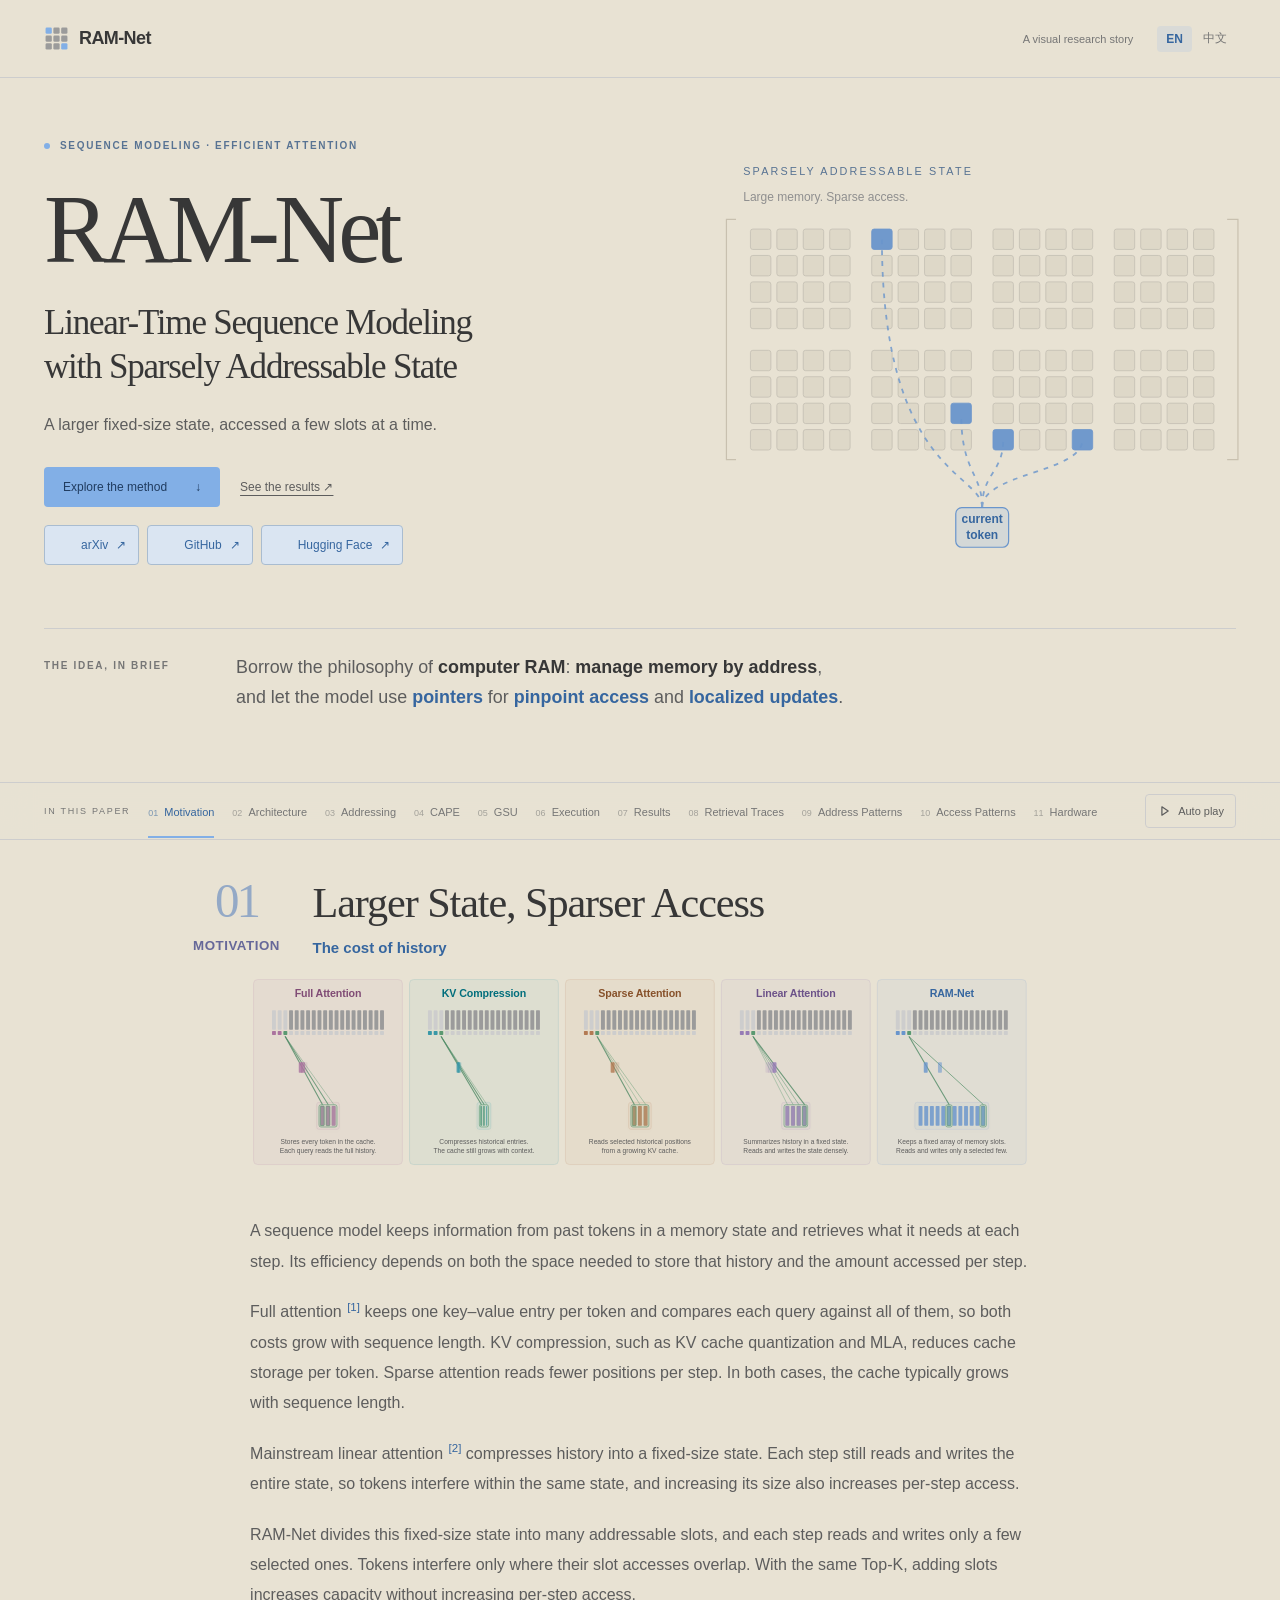
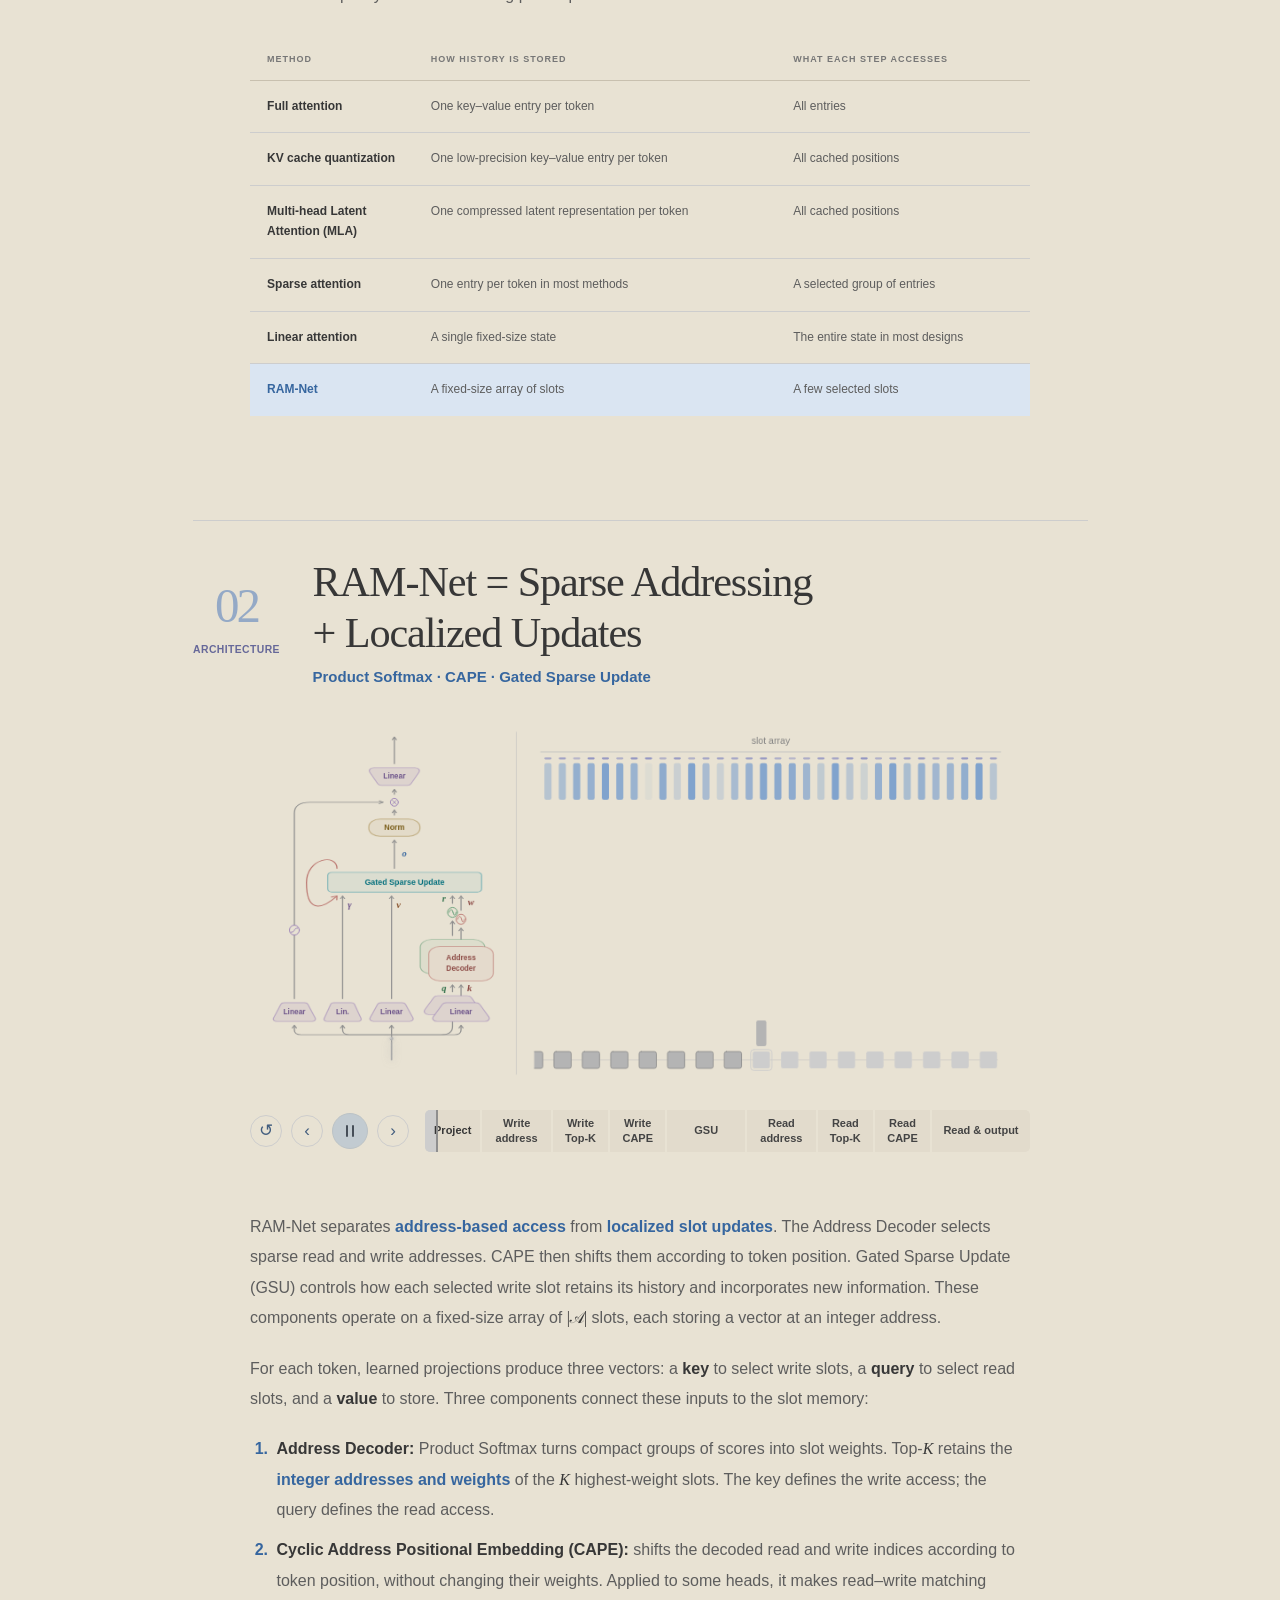
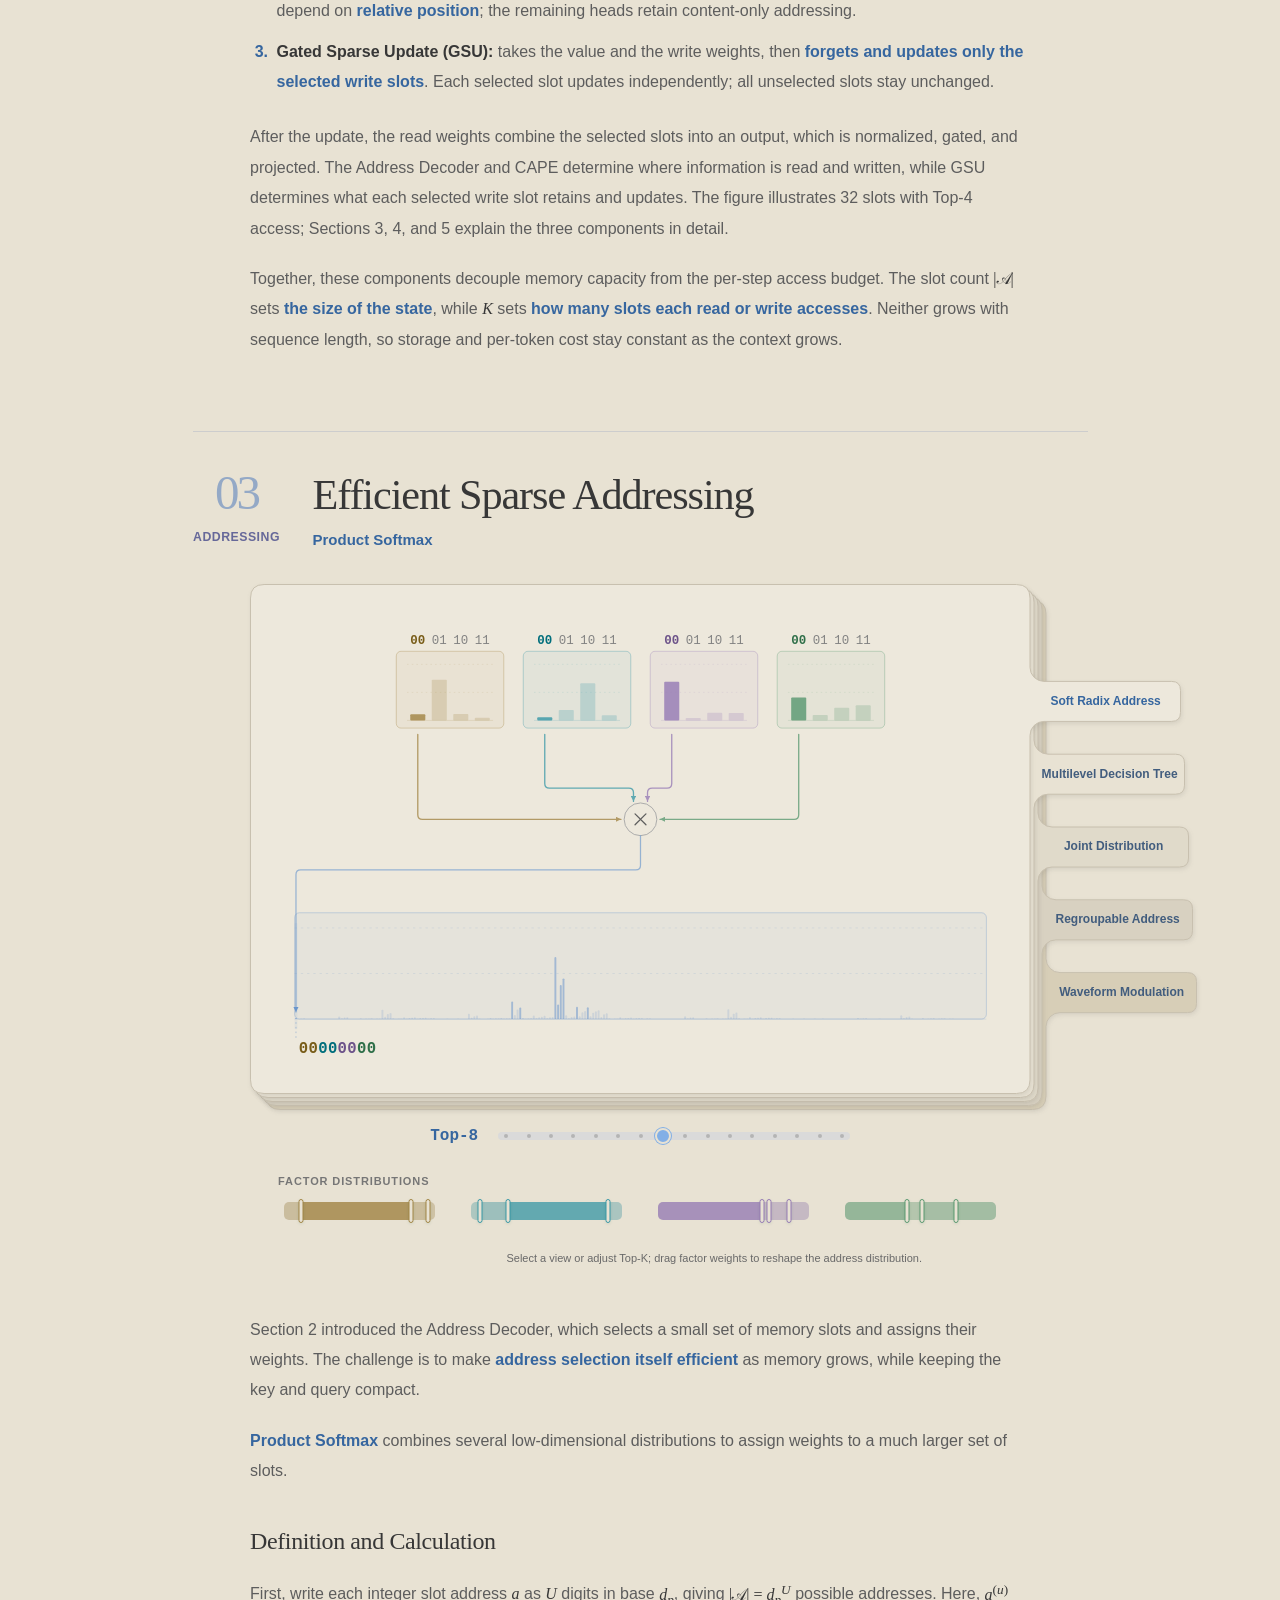
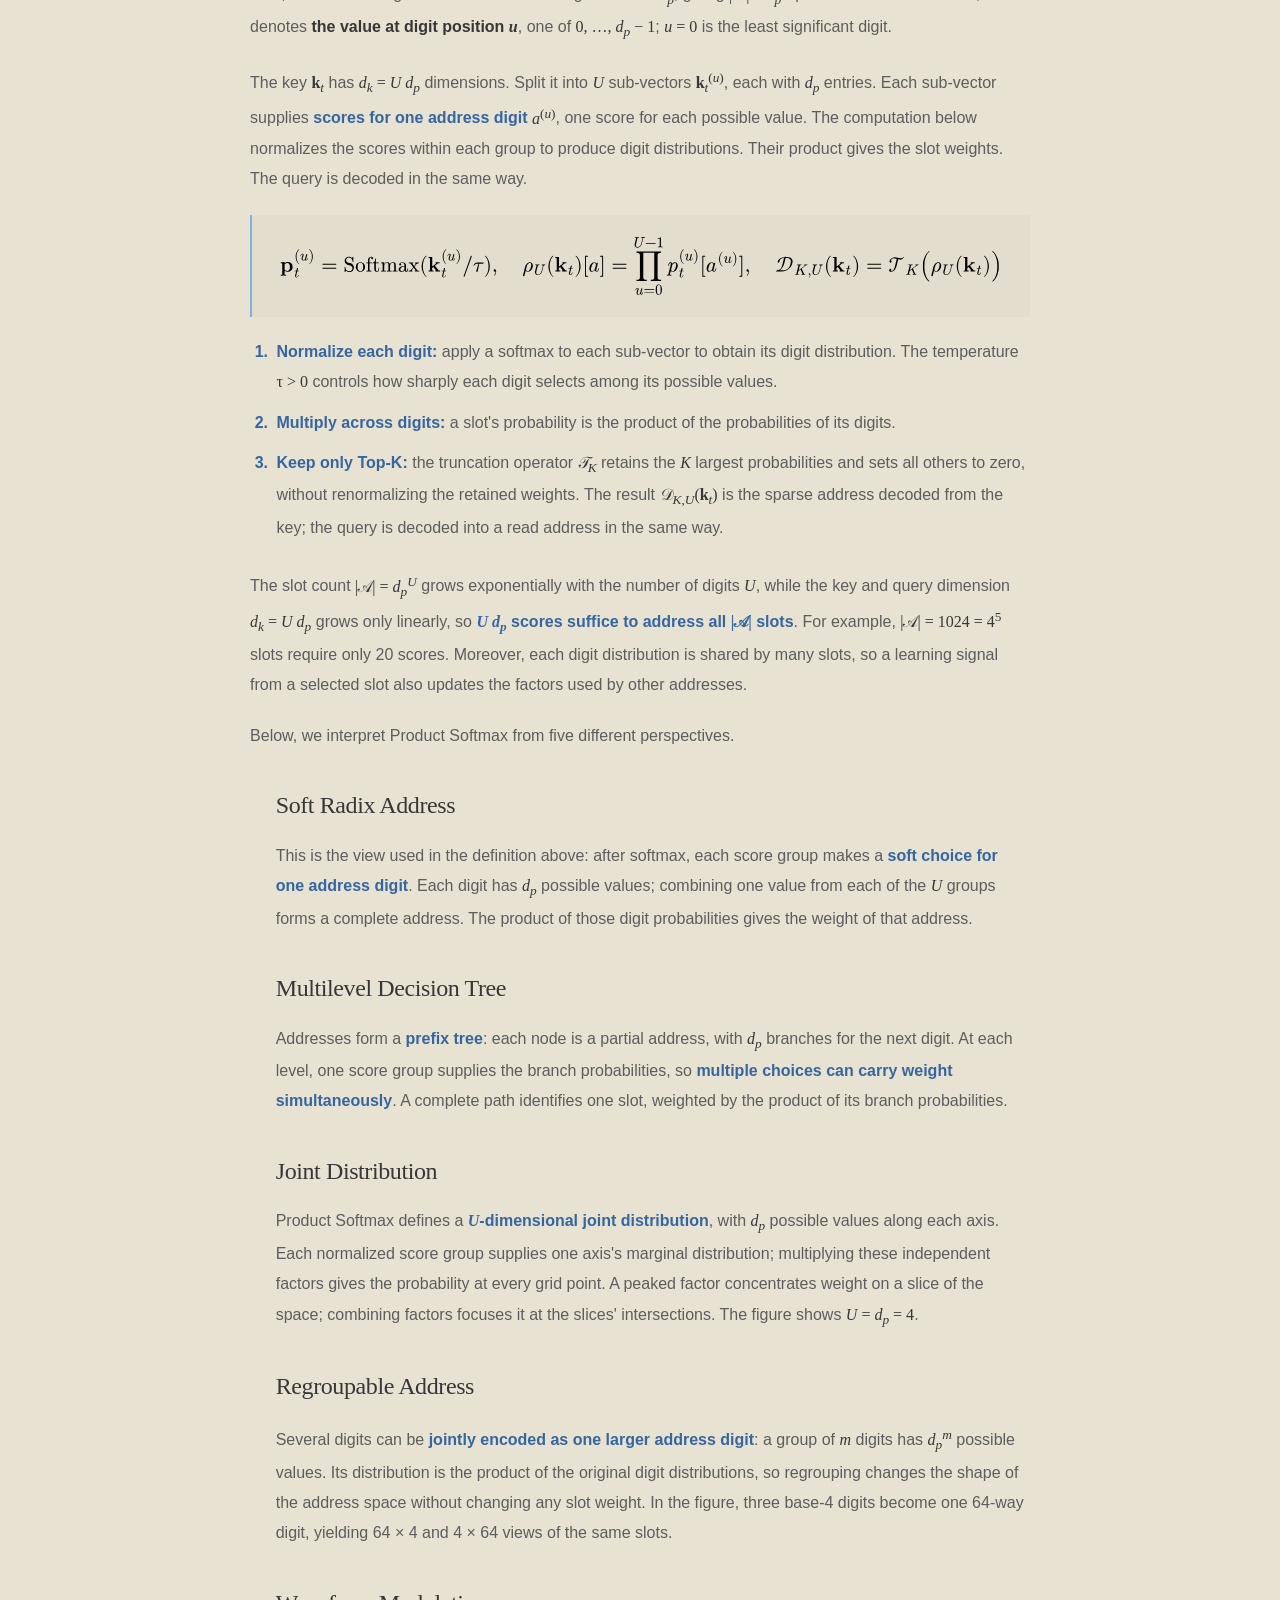
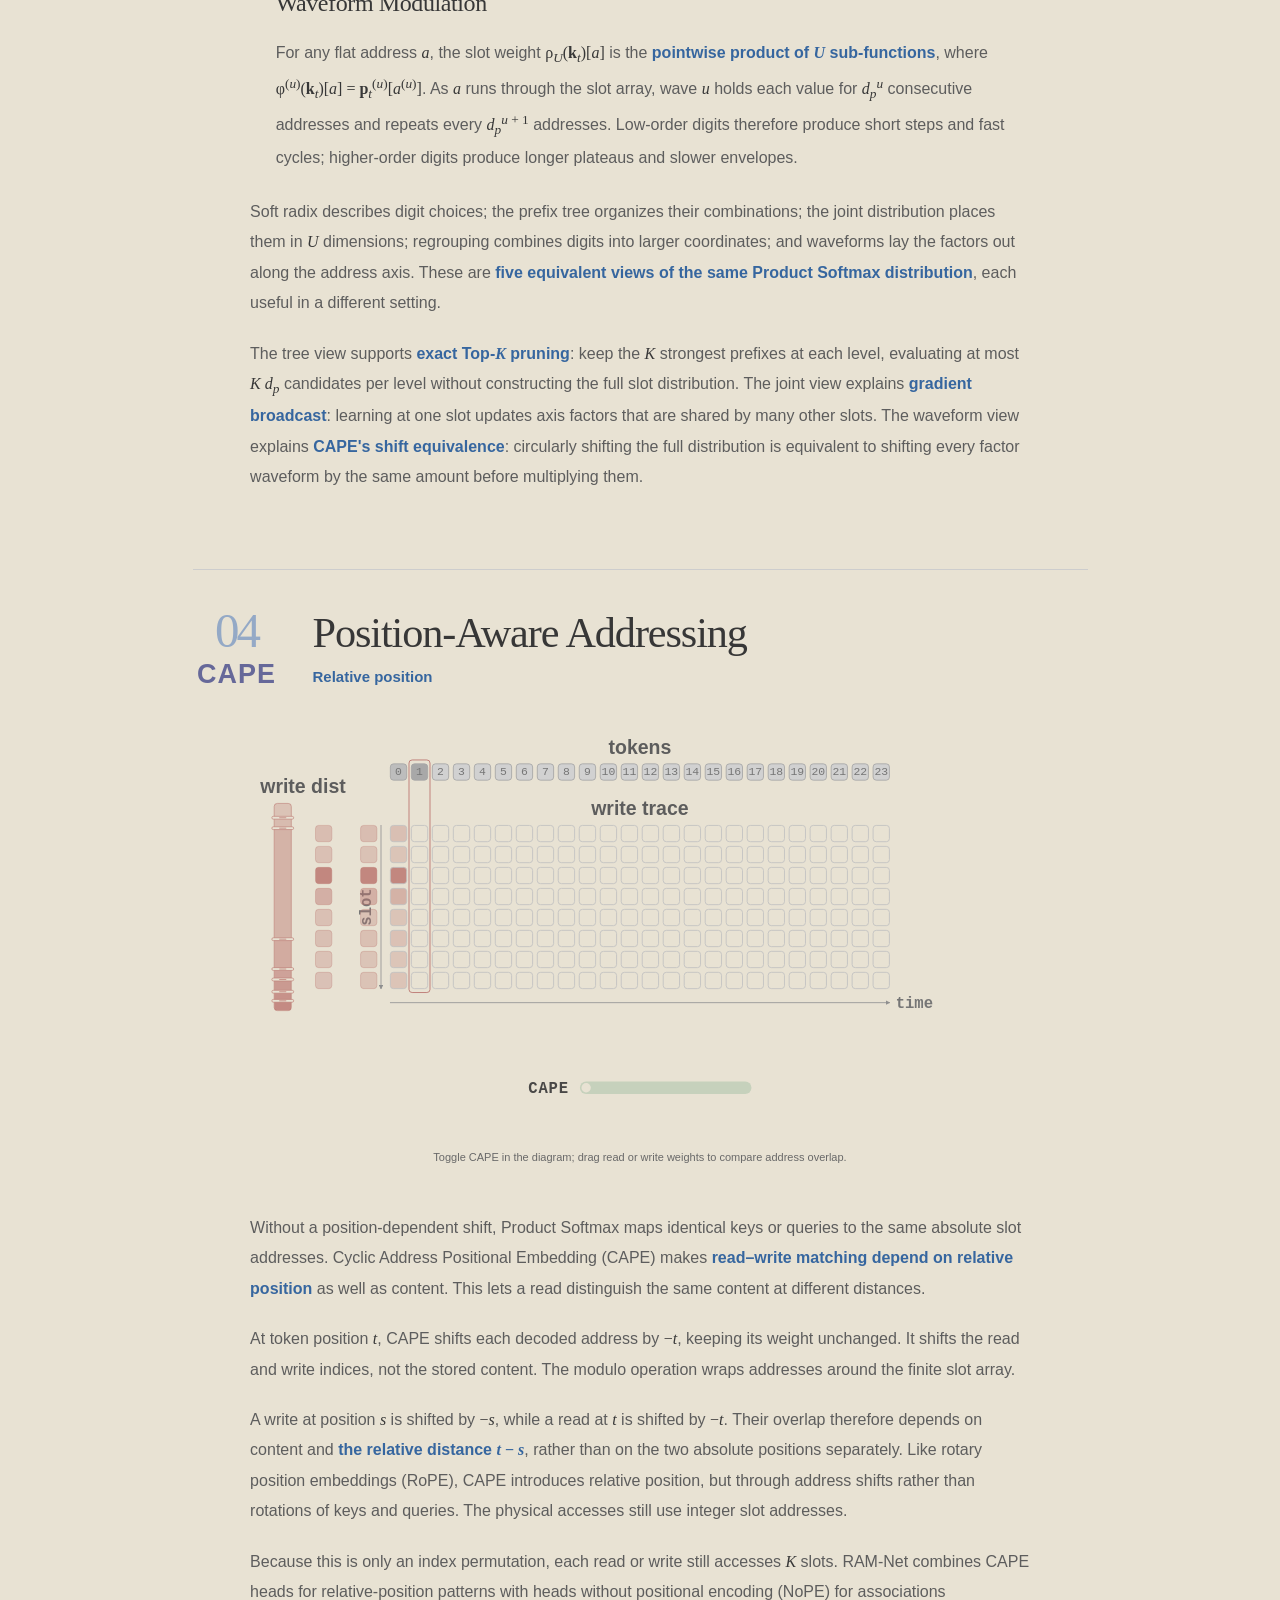
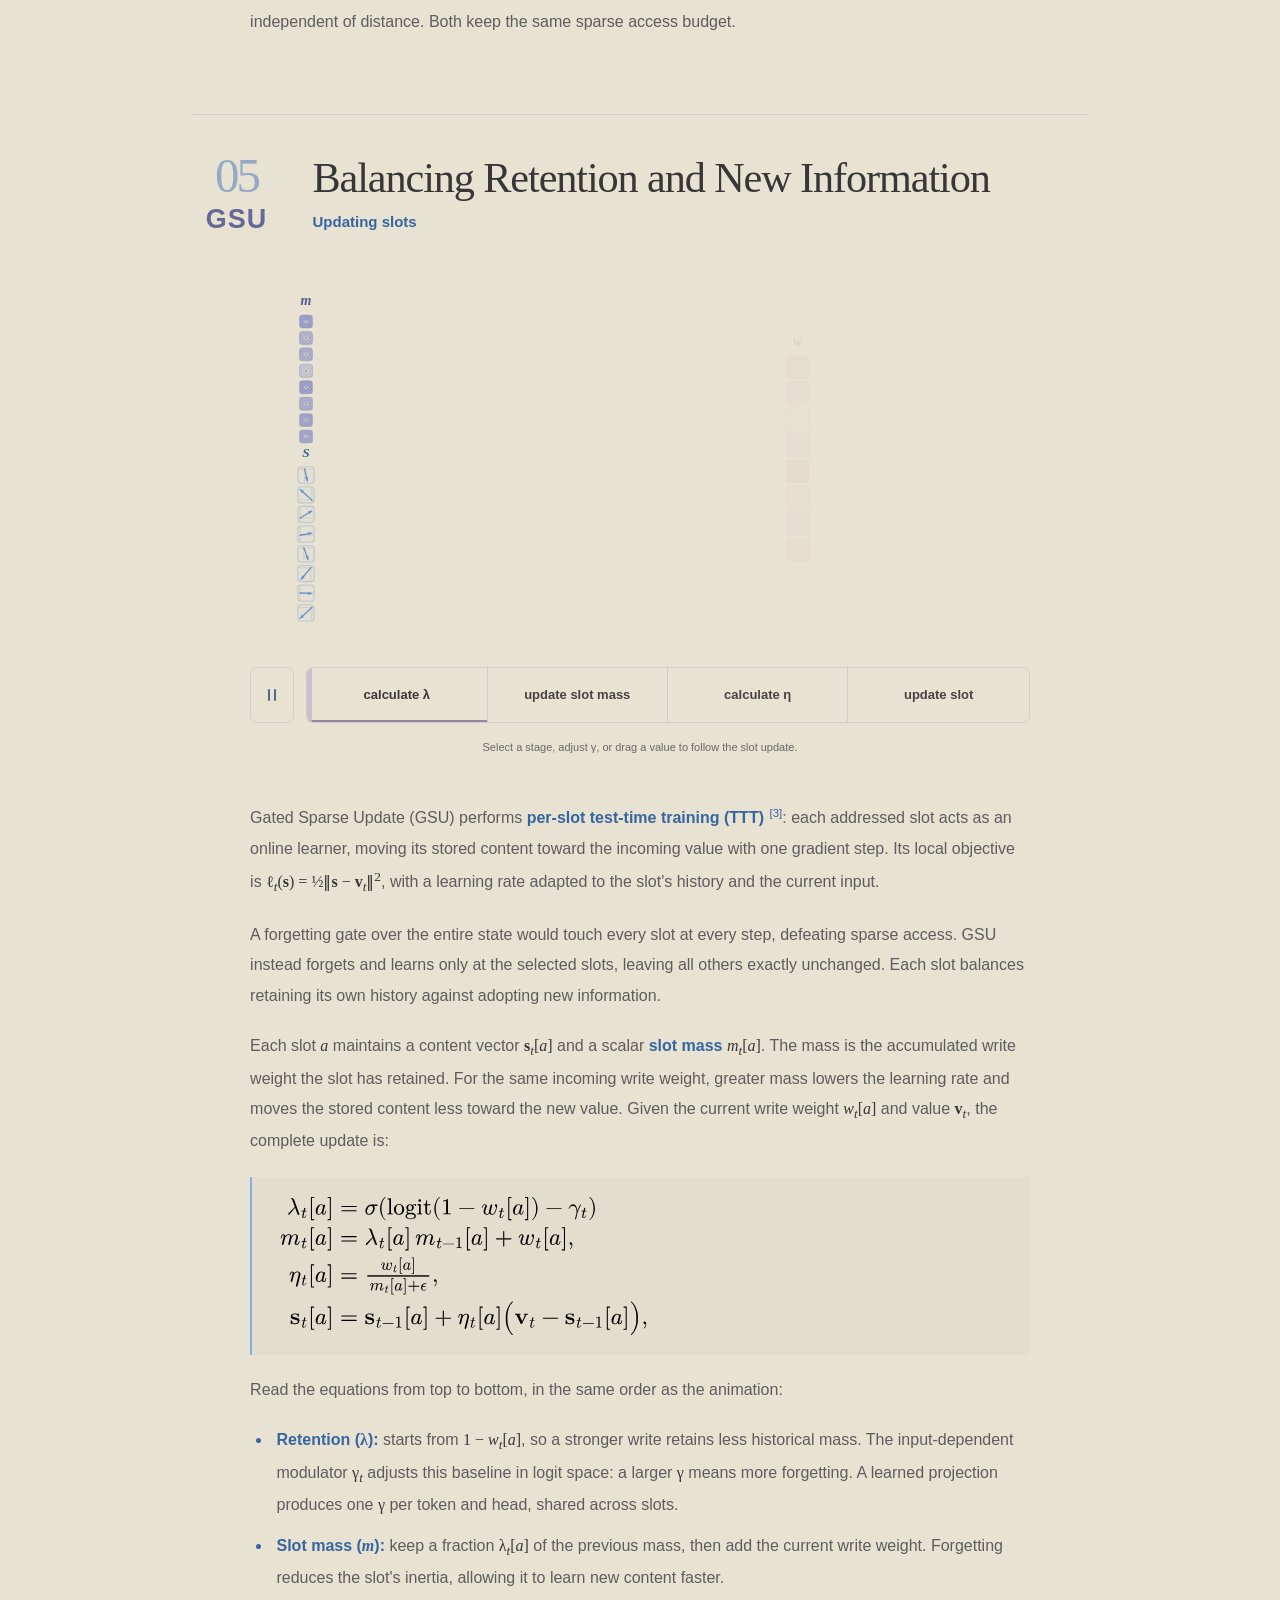
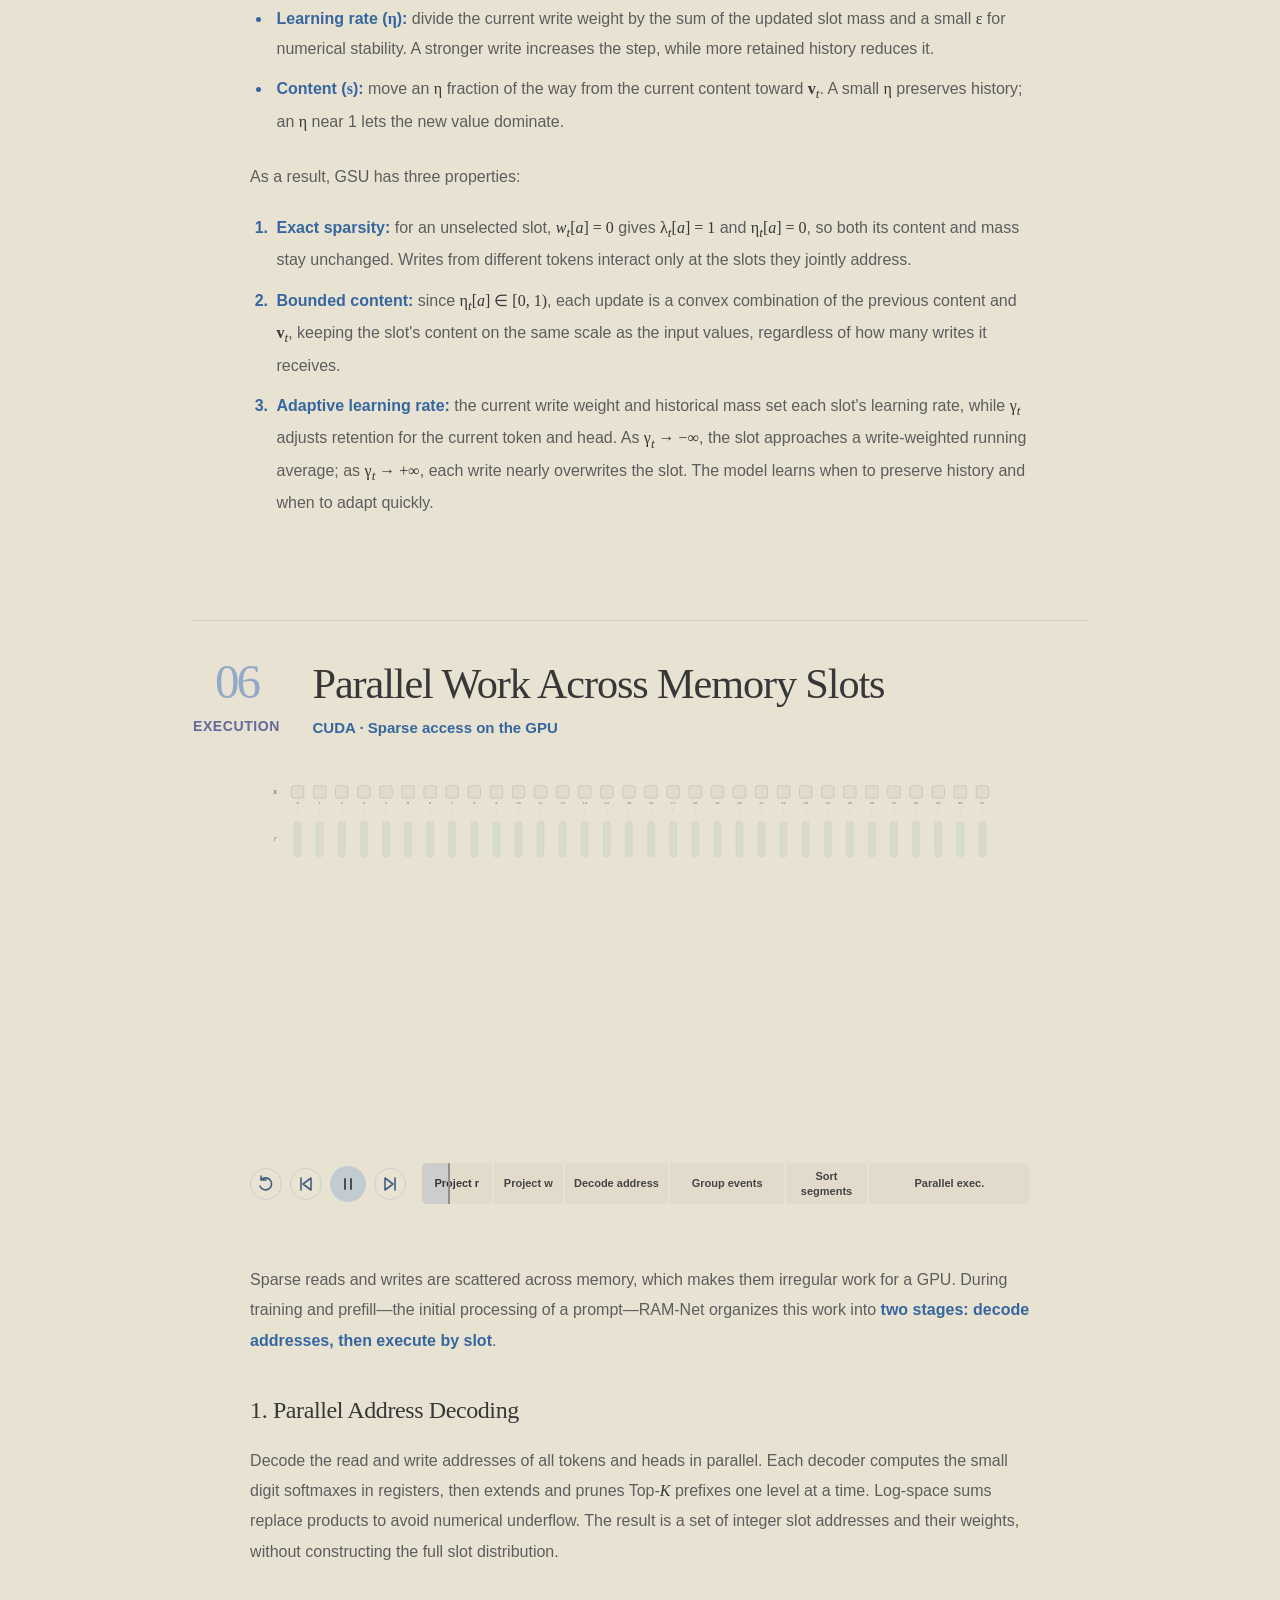
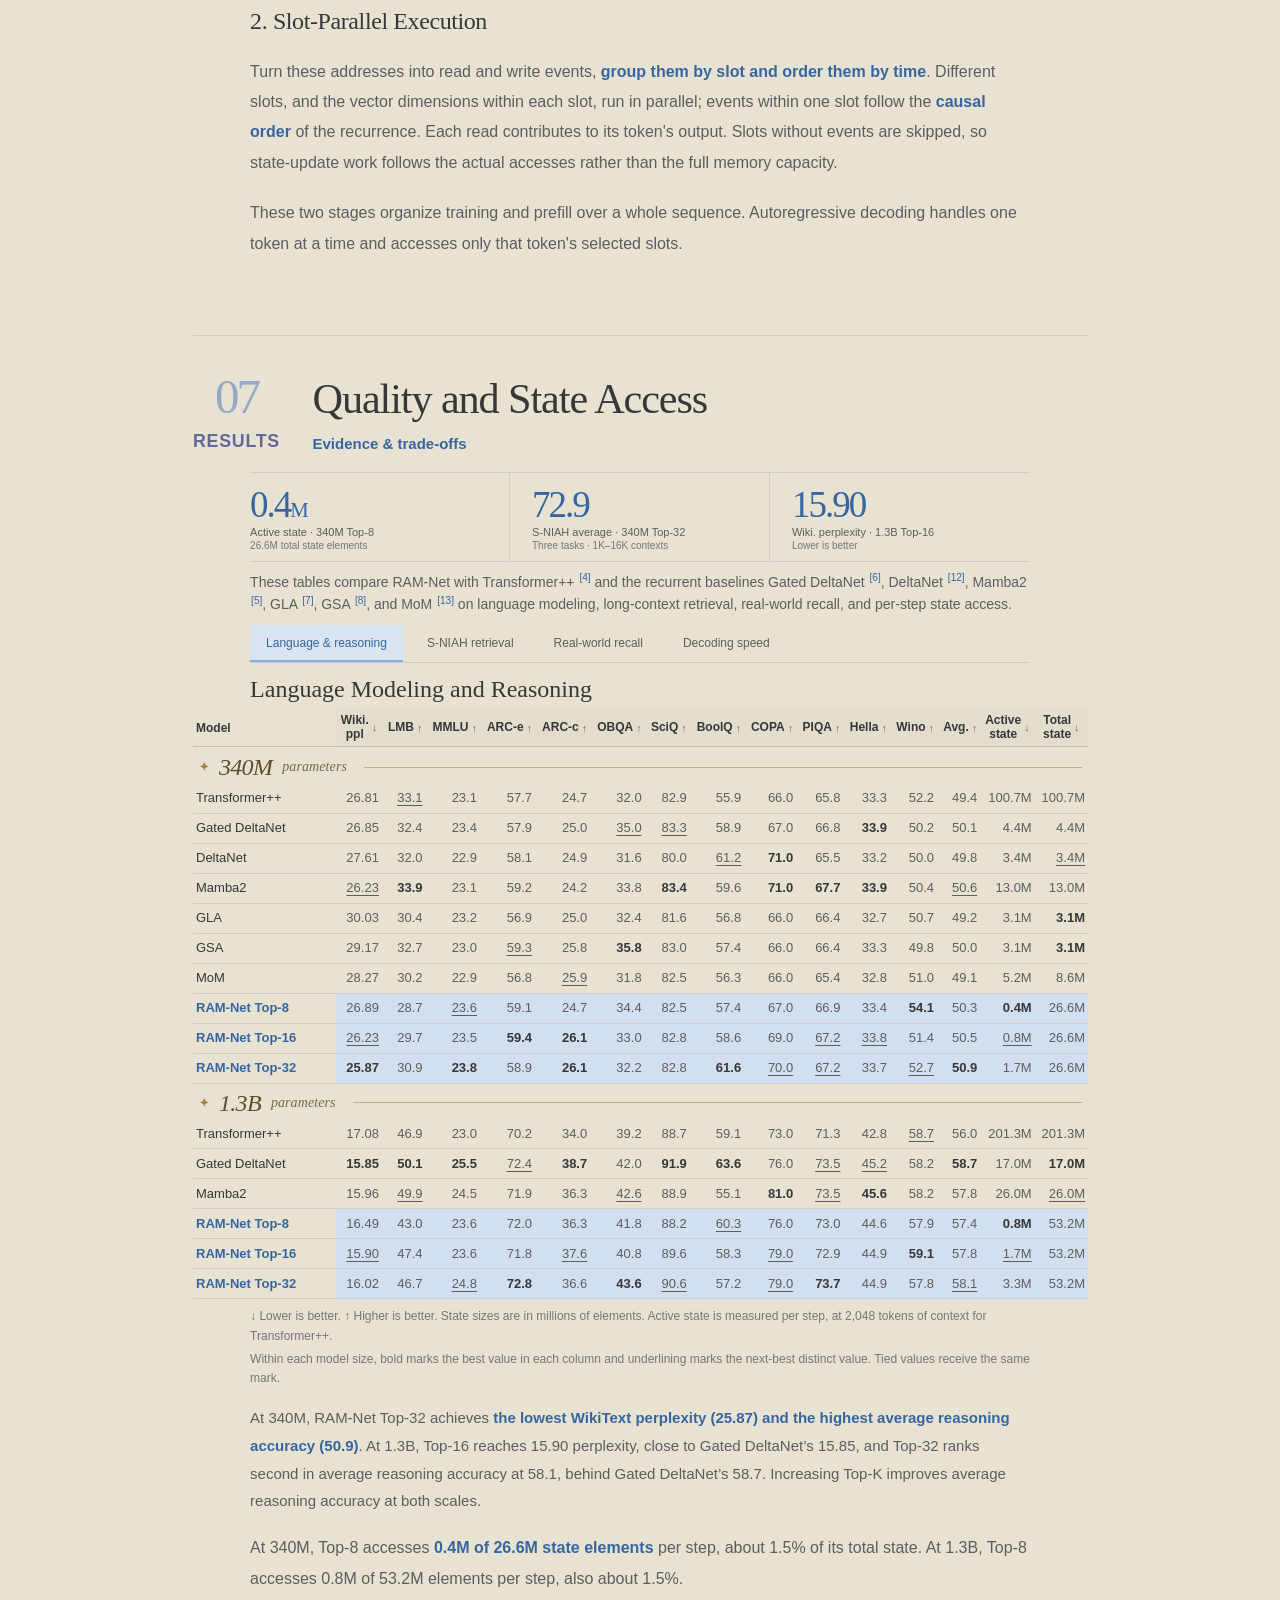
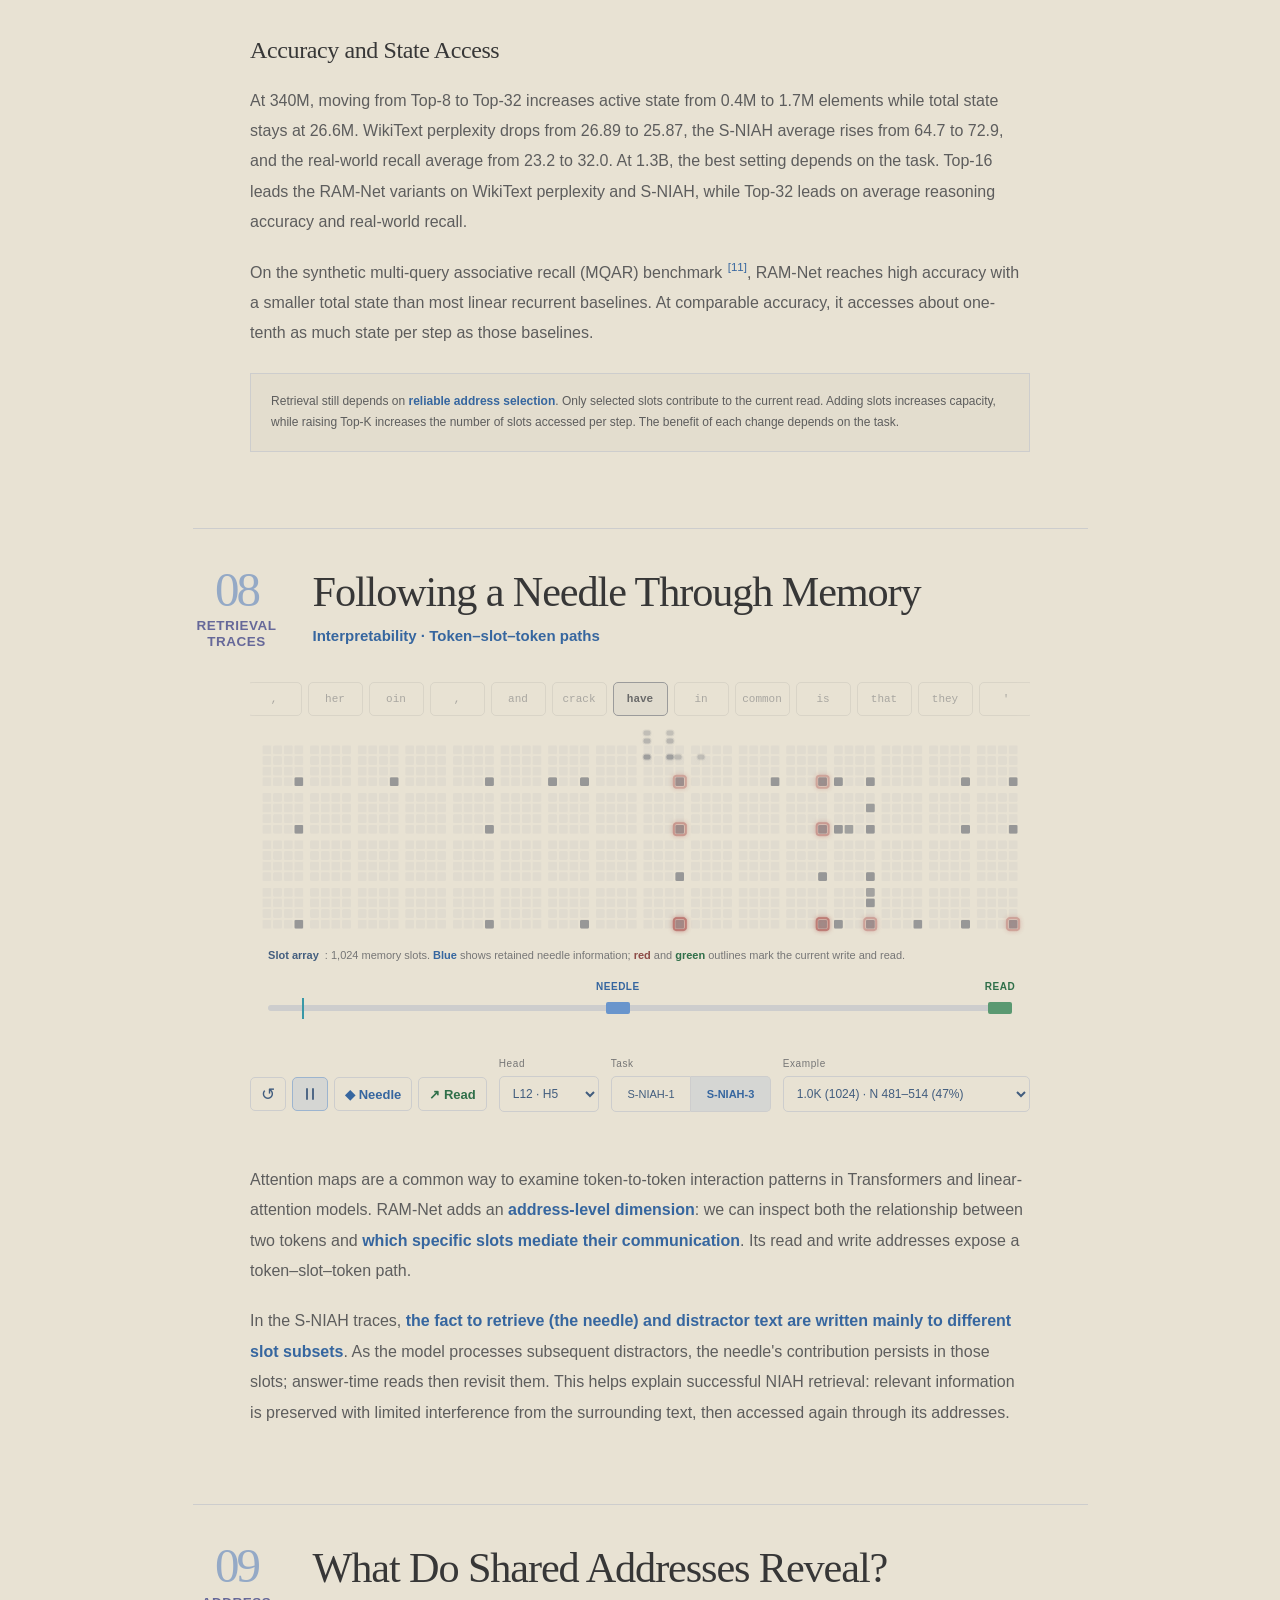
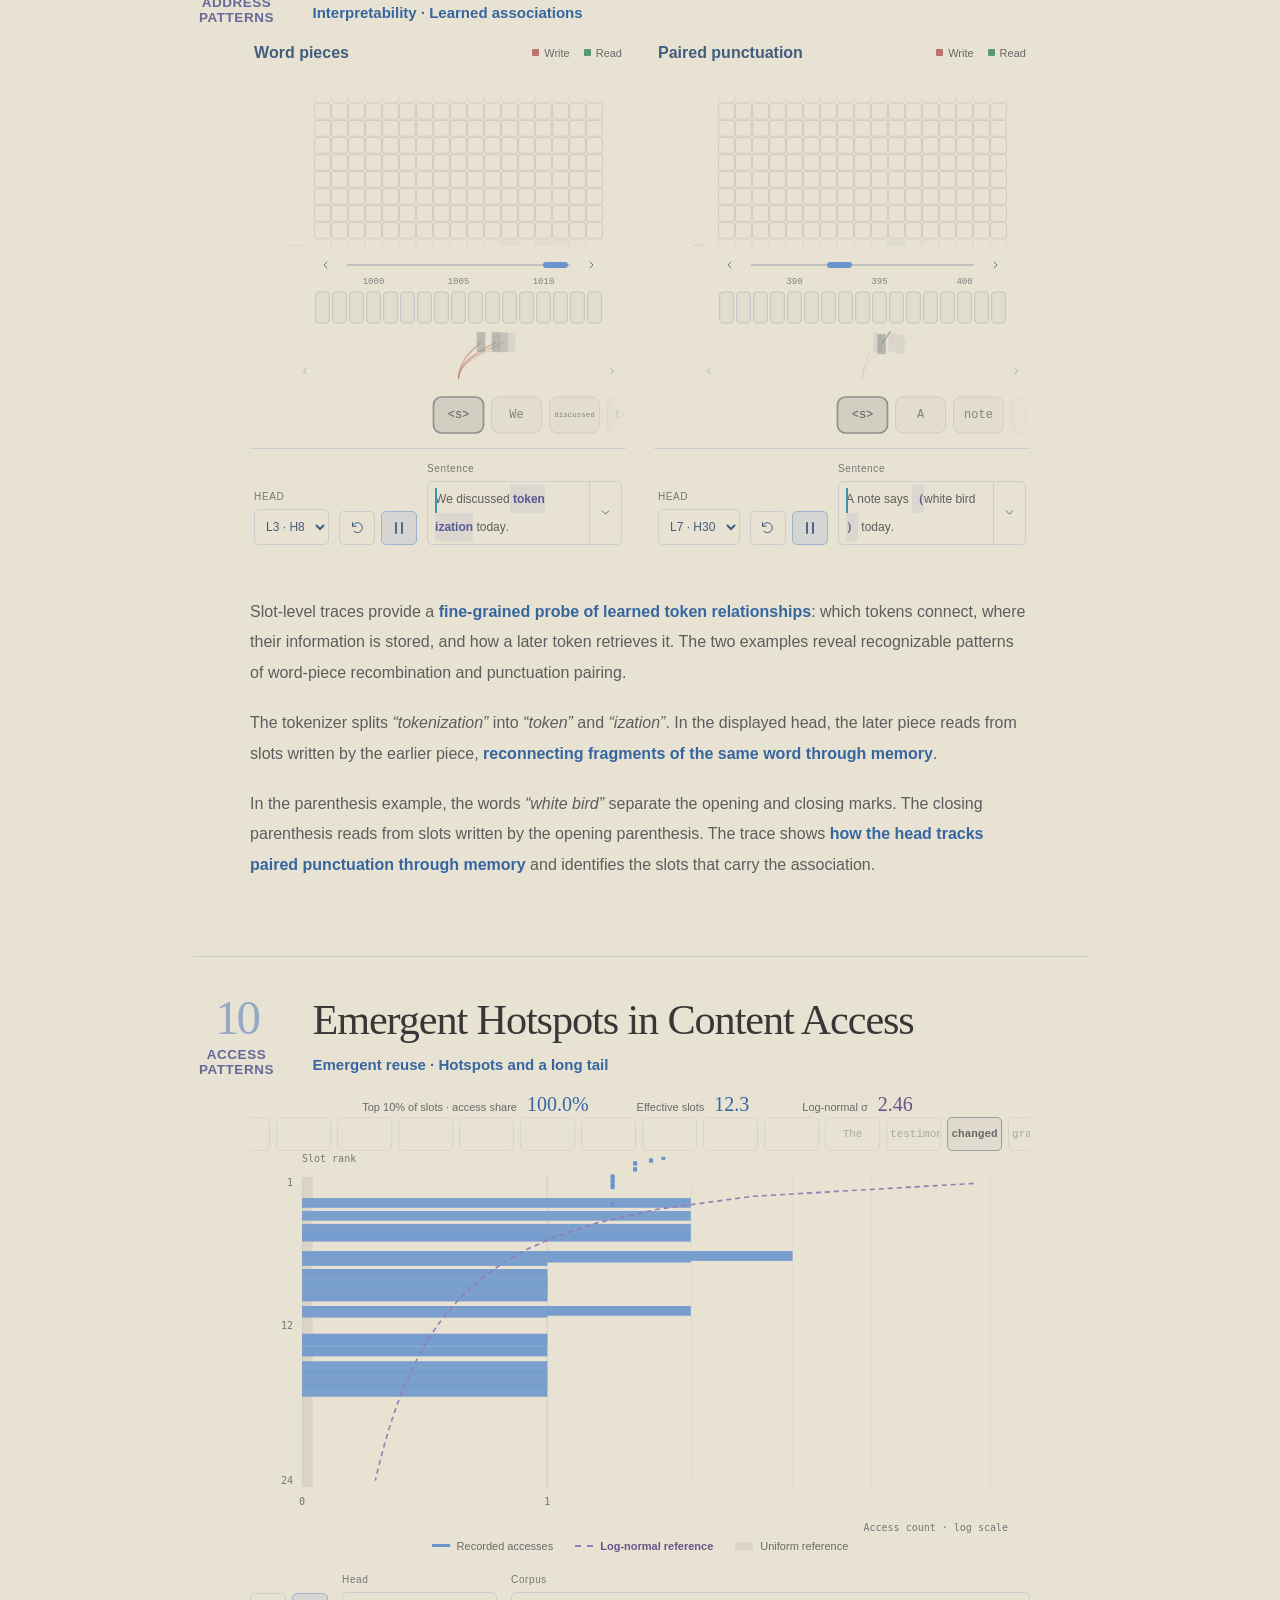
==== index.html @ 8438fa33 "Add Top-K formula and decoding throughput tab" ====
<!doctype html>
<html lang="en">
<head>
  <meta charset="utf-8"><meta name="viewport" content="width=device-width, initial-scale=1">
  <meta name="theme-color" content="#e8e2d3">
  <title>RAM-Net — Linear-Time Sequence Modeling with Sparsely Addressable State</title>
  <meta name="description" content="Explore RAM-Net: a larger recurrent memory with sparse read and write access. An interactive explanation of Product Softmax, CAPE, Gated Sparse Update and the CUDA execution pipeline.">
  <link rel="icon" href="assets/favicon.svg?v=logo-grid-20261028" type="image/svg+xml">
  <link rel="stylesheet" href="assets/site.css?v=decoding-20261126">
  <script>
    history.scrollRestoration = 'manual';
    window.ramnetInitialHash = location.hash === '#top' ? '' : location.hash;
    if (location.hash) history.replaceState(history.state, '', location.pathname + location.search);
  </script>
  <script src="assets/palette.js?v=logo-grid-20261028" data-palette="data/palette.json?v=decoding-20261126"></script>
  <script defer src="assets/translations-zh.js?v=decoding-20261126"></script><script defer src="assets/i18n.js?v=copy-review-20261126"></script>
  <script defer src="assets/animation-runtime.js?v=i18n-20261008"></script><script defer src="assets/exhibit-markup.js?v=copy-review-20261126b"></script>
  <script defer src="data/probes/niah_traces.js"></script><script defer src="data/probes/niah_slot_maps.js"></script><script defer src="data/probes/head_traces.js"></script>
  <script defer src="assets/stage-timeline.js?v=i18n-20261008"></script>
  <script defer src="animations/hardware.js?v=fixed-input-cadence-20261029"></script>
  <script defer src="animations/attn_cmp.js?v=copy-review-20261126b"></script><script defer src="animations/ramnet_arch.js?v=i18n-20261008"></script><script defer src="animations/product_softmax.js?v=i18n-20261008"></script><script defer src="animations/cape.js?v=i18n-20261008"></script><script defer src="animations/gsu.js?v=copy-review-20261126b"></script><script defer src="animations/cal_pipeline.js?v=results-fit-20261125"></script><script defer src="animations/niah_probe.js?v=cycle-20s-20261028"></script><script defer src="animations/head_probe.js?v=head-controls-20261016"></script>
  <script defer src="animations/slot_usage.js?v=log-normal-20261028"></script><script defer src="assets/exhibit-host.js?v=i18n-20261008"></script><script defer src="assets/site.js?v=stable-touch-layout-20261125"></script><script defer src="assets/hero.js"></script><script defer src="assets/section-scroll.js?v=touch-reading-20261125"></script><script defer src="data/experiments.js?v=decoding-20261126"></script><script defer src="assets/experiments.js?v=decoding-20261126"></script><script defer src="assets/reading-position.js?v=section-alignment-20260930"></script>
</head>
<body id="top">
<a class="skip-link" href="#memory">Skip to the paper</a>
<header class="site-header">
  <a href="#top" class="wordmark" aria-label="RAM-Net home"><svg viewBox="0 0 32 32" aria-hidden="true"><g fill="var(--neutral-8)"><rect x="12" y="2" width="8" height="8" rx="1.6"/><rect x="22" y="2" width="8" height="8" rx="1.6"/><rect x="2" y="12" width="8" height="8" rx="1.6"/><rect x="12" y="12" width="8" height="8" rx="1.6"/><rect x="22" y="12" width="8" height="8" rx="1.6"/><rect x="2" y="22" width="8" height="8" rx="1.6"/><rect x="12" y="22" width="8" height="8" rx="1.6"/></g><g fill="var(--color-pageAccent)"><rect x="2" y="2" width="8" height="8" rx="1.6"/><rect x="22" y="22" width="8" height="8" rx="1.6"/></g></svg>RAM-Net</a>
  <div class="header-meta"><span>A visual research story</span><div class="language-switch" role="group" aria-label="Language / 语言"><button type="button" data-language="en" aria-pressed="true">EN</button><button type="button" data-language="zh" aria-pressed="false">中文</button></div></div>
</header>
<section class="hero" aria-labelledby="paper-title">
  <div class="eyebrow">Sequence modeling · Efficient attention</div>
  <div class="hero-grid"><div>
    <h1 id="paper-title">RAM-Net<span>Linear-Time Sequence Modeling<br>with Sparsely Addressable State</span></h1>
    <p class="hero-deck">A larger fixed-size state, accessed a few slots at a time.</p>
    <div class="hero-actions"><a class="button-link primary" href="#memory">Explore the method <span aria-hidden="true">↓</span></a><a class="text-link" href="#results">See the results ↗</a></div>
    <div class="hero-resources" role="group" aria-label="Paper and project resources">
      <a class="resource-link" href="https://arxiv.org/abs/2602.11958" target="_blank" rel="noopener noreferrer" aria-label="Read the paper on arXiv (opens in a new tab)"><img class="resource-logo" src="assets/icons/arxiv.svg" width="16" height="16" alt="">arXiv <span aria-hidden="true">↗</span></a>
      <a class="resource-link" href="https://github.com/MuonCat/RAM-Net" target="_blank" rel="noopener noreferrer" aria-label="View the code on GitHub (opens in a new tab)"><img class="resource-logo" src="assets/icons/github.svg" width="16" height="16" alt="">GitHub <span aria-hidden="true">↗</span></a>
      <a class="resource-link" href="https://huggingface.co/kaichengx/RAM-Net-Models/tree/main" target="_blank" rel="noopener noreferrer" aria-label="View the models on Hugging Face (opens in a new tab)"><img class="resource-logo" src="assets/icons/huggingface.svg" width="16" height="16" alt="">Hugging Face <span aria-hidden="true">↗</span></a>
    </div>
  </div><div class="hero-visual"><svg viewBox="0 30 470 350" role="img" aria-labelledby="memory-title memory-description">
<title id="memory-title">A large memory, a small access footprint</title><desc id="memory-description">A current token writes to four random slots, then reads them back. Eight groups of sixteen slots form the memory array. This is a conceptual illustration.</desc>
<text x="36" y="50" fill="var(--color-eyebrowInk)" font-size="9" letter-spacing="1.8">SPARSELY ADDRESSABLE STATE</text>
<text x="36" y="72" fill="var(--neutral-7)" font-size="10">Large memory. Sparse access.</text>
<path d="M 30 87 H 22 V 287 H 30 M 439 87 H 448 V 287 H 439" fill="none" stroke="var(--color-paperEdge)"/>
<g class="slot-group"><rect class="slot" x="42" y="95" width="17" height="17" rx="2"/><rect class="slot" x="64" y="95" width="17" height="17" rx="2"/><rect class="slot" x="86" y="95" width="17" height="17" rx="2"/><rect class="slot" x="108" y="95" width="17" height="17" rx="2"/><rect class="slot" x="42" y="117" width="17" height="17" rx="2"/><rect class="slot" x="64" y="117" width="17" height="17" rx="2"/><rect class="slot" x="86" y="117" width="17" height="17" rx="2"/><rect class="slot" x="108" y="117" width="17" height="17" rx="2"/><rect class="slot" x="42" y="139" width="17" height="17" rx="2"/><rect class="slot" x="64" y="139" width="17" height="17" rx="2"/><rect class="slot" x="86" y="139" width="17" height="17" rx="2"/><rect class="slot" x="108" y="139" width="17" height="17" rx="2"/><rect class="slot" x="42" y="161" width="17" height="17" rx="2"/><rect class="slot" x="64" y="161" width="17" height="17" rx="2"/><rect class="slot" x="86" y="161" width="17" height="17" rx="2"/><rect class="slot" x="108" y="161" width="17" height="17" rx="2"/></g>
<g class="slot-group"><rect class="slot" x="143" y="95" width="17" height="17" rx="2"/><rect class="slot" x="165" y="95" width="17" height="17" rx="2"/><rect class="slot" x="187" y="95" width="17" height="17" rx="2"/><rect class="slot" x="209" y="95" width="17" height="17" rx="2"/><rect class="slot" x="143" y="117" width="17" height="17" rx="2"/><rect class="slot" x="165" y="117" width="17" height="17" rx="2"/><rect class="slot" x="187" y="117" width="17" height="17" rx="2"/><rect class="slot" x="209" y="117" width="17" height="17" rx="2"/><rect class="slot" x="143" y="139" width="17" height="17" rx="2"/><rect class="slot" x="165" y="139" width="17" height="17" rx="2"/><rect class="slot" x="187" y="139" width="17" height="17" rx="2"/><rect class="slot" x="209" y="139" width="17" height="17" rx="2"/><rect class="slot" x="143" y="161" width="17" height="17" rx="2"/><rect class="slot" x="165" y="161" width="17" height="17" rx="2"/><rect class="slot" x="187" y="161" width="17" height="17" rx="2"/><rect class="slot" x="209" y="161" width="17" height="17" rx="2"/></g>
<g class="slot-group"><rect class="slot" x="244" y="95" width="17" height="17" rx="2"/><rect class="slot" x="266" y="95" width="17" height="17" rx="2"/><rect class="slot" x="288" y="95" width="17" height="17" rx="2"/><rect class="slot" x="310" y="95" width="17" height="17" rx="2"/><rect class="slot" x="244" y="117" width="17" height="17" rx="2"/><rect class="slot" x="266" y="117" width="17" height="17" rx="2"/><rect class="slot" x="288" y="117" width="17" height="17" rx="2"/><rect class="slot" x="310" y="117" width="17" height="17" rx="2"/><rect class="slot" x="244" y="139" width="17" height="17" rx="2"/><rect class="slot" x="266" y="139" width="17" height="17" rx="2"/><rect class="slot" x="288" y="139" width="17" height="17" rx="2"/><rect class="slot" x="310" y="139" width="17" height="17" rx="2"/><rect class="slot" x="244" y="161" width="17" height="17" rx="2"/><rect class="slot" x="266" y="161" width="17" height="17" rx="2"/><rect class="slot" x="288" y="161" width="17" height="17" rx="2"/><rect class="slot" x="310" y="161" width="17" height="17" rx="2"/></g>
<g class="slot-group"><rect class="slot" x="345" y="95" width="17" height="17" rx="2"/><rect class="slot" x="367" y="95" width="17" height="17" rx="2"/><rect class="slot" x="389" y="95" width="17" height="17" rx="2"/><rect class="slot" x="411" y="95" width="17" height="17" rx="2"/><rect class="slot" x="345" y="117" width="17" height="17" rx="2"/><rect class="slot" x="367" y="117" width="17" height="17" rx="2"/><rect class="slot" x="389" y="117" width="17" height="17" rx="2"/><rect class="slot" x="411" y="117" width="17" height="17" rx="2"/><rect class="slot" x="345" y="139" width="17" height="17" rx="2"/><rect class="slot" x="367" y="139" width="17" height="17" rx="2"/><rect class="slot" x="389" y="139" width="17" height="17" rx="2"/><rect class="slot" x="411" y="139" width="17" height="17" rx="2"/><rect class="slot" x="345" y="161" width="17" height="17" rx="2"/><rect class="slot" x="367" y="161" width="17" height="17" rx="2"/><rect class="slot" x="389" y="161" width="17" height="17" rx="2"/><rect class="slot" x="411" y="161" width="17" height="17" rx="2"/></g>
<g class="slot-group"><rect class="slot" x="42" y="196" width="17" height="17" rx="2"/><rect class="slot" x="64" y="196" width="17" height="17" rx="2"/><rect class="slot" x="86" y="196" width="17" height="17" rx="2"/><rect class="slot" x="108" y="196" width="17" height="17" rx="2"/><rect class="slot" x="42" y="218" width="17" height="17" rx="2"/><rect class="slot" x="64" y="218" width="17" height="17" rx="2"/><rect class="slot" x="86" y="218" width="17" height="17" rx="2"/><rect class="slot" x="108" y="218" width="17" height="17" rx="2"/><rect class="slot" x="42" y="240" width="17" height="17" rx="2"/><rect class="slot" x="64" y="240" width="17" height="17" rx="2"/><rect class="slot" x="86" y="240" width="17" height="17" rx="2"/><rect class="slot" x="108" y="240" width="17" height="17" rx="2"/><rect class="slot" x="42" y="262" width="17" height="17" rx="2"/><rect class="slot" x="64" y="262" width="17" height="17" rx="2"/><rect class="slot" x="86" y="262" width="17" height="17" rx="2"/><rect class="slot" x="108" y="262" width="17" height="17" rx="2"/></g>
<g class="slot-group"><rect class="slot" x="143" y="196" width="17" height="17" rx="2"/><rect class="slot" x="165" y="196" width="17" height="17" rx="2"/><rect class="slot" x="187" y="196" width="17" height="17" rx="2"/><rect class="slot" x="209" y="196" width="17" height="17" rx="2"/><rect class="slot" x="143" y="218" width="17" height="17" rx="2"/><rect class="slot" x="165" y="218" width="17" height="17" rx="2"/><rect class="slot" x="187" y="218" width="17" height="17" rx="2"/><rect class="slot" x="209" y="218" width="17" height="17" rx="2"/><rect class="slot" x="143" y="240" width="17" height="17" rx="2"/><rect class="slot" x="165" y="240" width="17" height="17" rx="2"/><rect class="slot" x="187" y="240" width="17" height="17" rx="2"/><rect class="slot" x="209" y="240" width="17" height="17" rx="2"/><rect class="slot" x="143" y="262" width="17" height="17" rx="2"/><rect class="slot" x="165" y="262" width="17" height="17" rx="2"/><rect class="slot" x="187" y="262" width="17" height="17" rx="2"/><rect class="slot" x="209" y="262" width="17" height="17" rx="2"/></g>
<g class="slot-group"><rect class="slot" x="244" y="196" width="17" height="17" rx="2"/><rect class="slot" x="266" y="196" width="17" height="17" rx="2"/><rect class="slot" x="288" y="196" width="17" height="17" rx="2"/><rect class="slot" x="310" y="196" width="17" height="17" rx="2"/><rect class="slot" x="244" y="218" width="17" height="17" rx="2"/><rect class="slot" x="266" y="218" width="17" height="17" rx="2"/><rect class="slot" x="288" y="218" width="17" height="17" rx="2"/><rect class="slot" x="310" y="218" width="17" height="17" rx="2"/><rect class="slot" x="244" y="240" width="17" height="17" rx="2"/><rect class="slot" x="266" y="240" width="17" height="17" rx="2"/><rect class="slot" x="288" y="240" width="17" height="17" rx="2"/><rect class="slot" x="310" y="240" width="17" height="17" rx="2"/><rect class="slot" x="244" y="262" width="17" height="17" rx="2"/><rect class="slot" x="266" y="262" width="17" height="17" rx="2"/><rect class="slot" x="288" y="262" width="17" height="17" rx="2"/><rect class="slot" x="310" y="262" width="17" height="17" rx="2"/></g>
<g class="slot-group"><rect class="slot" x="345" y="196" width="17" height="17" rx="2"/><rect class="slot" x="367" y="196" width="17" height="17" rx="2"/><rect class="slot" x="389" y="196" width="17" height="17" rx="2"/><rect class="slot" x="411" y="196" width="17" height="17" rx="2"/><rect class="slot" x="345" y="218" width="17" height="17" rx="2"/><rect class="slot" x="367" y="218" width="17" height="17" rx="2"/><rect class="slot" x="389" y="218" width="17" height="17" rx="2"/><rect class="slot" x="411" y="218" width="17" height="17" rx="2"/><rect class="slot" x="345" y="240" width="17" height="17" rx="2"/><rect class="slot" x="367" y="240" width="17" height="17" rx="2"/><rect class="slot" x="389" y="240" width="17" height="17" rx="2"/><rect class="slot" x="411" y="240" width="17" height="17" rx="2"/><rect class="slot" x="345" y="262" width="17" height="17" rx="2"/><rect class="slot" x="367" y="262" width="17" height="17" rx="2"/><rect class="slot" x="389" y="262" width="17" height="17" rx="2"/><rect class="slot" x="411" y="262" width="17" height="17" rx="2"/></g>
<g class="hero-routes" aria-hidden="true"><path class="route"/><path class="route"/><path class="route"/><path class="route"/></g>
<rect x="213" y="327" width="44" height="33" rx="5" fill="color-mix(in srgb, var(--color-pageAccent) 20%, transparent)" stroke="var(--tone-sky)"/>
<text x="235" y="340" fill="var(--tone-sky-ink)" font-size="10" font-weight="600" text-anchor="middle">current</text>
<text x="235" y="353" fill="var(--tone-sky-ink)" font-size="10" font-weight="600" text-anchor="middle">token</text>
</svg></div></div>
  <div class="hero-summary"><span class="micro">The idea, in brief</span><div>
<p>Borrow the philosophy of <strong>computer RAM</strong>: <strong>manage memory by address</strong>, and let the model use <strong class="text-highlight">pointers</strong> for <strong class="text-highlight">pinpoint access</strong> and <strong class="text-highlight">localized updates</strong>.</p>
  </div></div>
</section>
<nav class="chapter-nav" aria-label="Paper chapters"><div class="nav-inner"><span class="nav-label">IN THIS PAPER</span><div class="chapter-links"><a href="#memory"><span>01</span>Motivation</a><a href="#architecture"><span>02</span>Architecture</a><a href="#addressing"><span>03</span>Addressing</a><a href="#position"><span>04</span>CAPE</a><a href="#update"><span>05</span>GSU</a><a href="#execution"><span>06</span>Execution</a><a href="#results"><span>07</span>Results</a><a href="#retrieval-probe"><span>08</span>Retrieval Traces</a><a href="#head-probes"><span>09</span>Address Patterns</a><a href="#slot-usage"><span>10</span>Access Patterns</a><a href="#hardware"><span>11</span>Hardware</a></div><button class="autoplay-toggle" id="autoplay-toggle" type="button" aria-pressed="false" aria-label="Start automatic section playback"><span class="autoplay-icon" aria-hidden="true"></span><span>Auto play</span></button></div><div class="reading-progress" aria-hidden="true"></div></nav>
<noscript><p>The paper is readable without JavaScript. Enable JavaScript to explore the interactive figures.</p></noscript>
<main class="article" id="paper">
<section class="paper-section" id="memory" aria-labelledby="heading-memory"><div class="section-opening">
<div class="section-heading"><div class="section-kicker"><span class="section-number">01</span><span class="section-name"><span class="section-name-text">Motivation</span></span></div><div><h2 id="heading-memory">Larger State, Sparser Access</h2><p class="section-subtitle">The cost of history</p></div></div>
<figure class="exhibit-figure" id="figure-1">
  <div class="figure-stage"><div class="embedded-exhibit" data-exhibit="attn_cmp" role="group" aria-label="Five ways to organize history" style="min-height:310px"></div></div>
</figure>
</div>
<div class="prose">
<p>A sequence model keeps information from past tokens in a memory state and retrieves what it needs at each step.
Its efficiency depends on both the space needed to store that history and the amount accessed per step.</p>
<p>Full attention <a class="cite" href="#ref-1">[1]</a> keeps one key–value entry per token and compares each query against all of them, so both costs grow with sequence length.
KV compression, such as KV cache quantization and MLA, reduces cache storage per token. Sparse attention reads fewer positions per step. In both cases, the cache typically grows with sequence length.</p>
<p>Mainstream linear attention <a class="cite" href="#ref-2">[2]</a> compresses history into a fixed-size state.
Each step still reads and writes the entire state, so tokens interfere within the same state, and increasing its size also increases per-step access.</p>
<p>RAM-Net divides this fixed-size state into many addressable slots, and each step reads and writes only a few selected ones.
Tokens interfere only where their slot accesses overlap. With the same Top-K, adding slots increases capacity without increasing per-step access.</p>
</div><div class="comparison-table" role="region" aria-label="Comparison of memory mechanisms" tabindex="0"><table>
<thead><tr><th scope="col">Method</th><th scope="col">How history is stored</th><th scope="col">What each step accesses</th></tr></thead>
<tbody>
<tr><td>Full attention</td><td>One key–value entry per token</td><td>All entries</td></tr>
<tr><td>KV cache quantization</td><td>One low-precision key–value entry per token</td><td>All cached positions</td></tr>
<tr><td>Multi-head Latent Attention (MLA)</td><td>One compressed latent representation per token</td><td>All cached positions</td></tr>
<tr><td>Sparse attention</td><td>One entry per token in most methods</td><td>A selected group of entries</td></tr>
<tr><td>Linear attention</td><td>A single fixed-size state</td><td>The entire state in most designs</td></tr>
<tr><td>RAM-Net</td><td>A fixed-size array of slots</td><td>A few selected slots</td></tr>
</tbody>
</table></div></section>
<section class="paper-section" id="architecture" aria-labelledby="heading-architecture"><div class="section-opening">
<div class="section-heading"><div class="section-kicker"><span class="section-number">02</span><span class="section-name"><span class="section-name-text">Architecture</span></span></div><div><h2 id="heading-architecture">RAM-Net = Sparse&nbsp;Addressing + Localized Updates</h2><p class="section-subtitle">Product Softmax · CAPE · Gated Sparse Update</p></div></div>
<figure class="exhibit-figure" id="figure-2">
  <div class="figure-stage"><div class="embedded-exhibit" data-exhibit="ramnet_arch" role="group" aria-label="From a token to a memory operation" style="min-height:850px"></div></div>
</figure>
</div>
<div class="prose">
<p>RAM-Net separates <strong class="text-highlight">address-based access</strong> from <strong class="text-highlight">localized slot updates</strong>.
The Address Decoder selects sparse read and write addresses. CAPE then shifts them according to token position.
Gated Sparse Update (GSU) controls how each selected write slot retains its history and incorporates new information.
These components operate on a fixed-size array of <span class="math">|𝒜|</span> slots, each storing a vector at an integer address.</p>
<p>For each token, learned projections produce three vectors: a <strong>key</strong> to select write slots, a <strong>query</strong> to select read slots, and a <strong>value</strong> to store.
Three components connect these inputs to the slot memory:</p>
<ol class="stage-list">
<li><strong>Address Decoder:</strong> Product Softmax turns compact groups of scores into slot weights. Top-<span class="math"><i>K</i></span> retains the <strong class="text-highlight">integer addresses and weights</strong> of the <span class="math"><i>K</i></span> highest-weight slots.
The key defines the write access; the query defines the read access.</li>
<li><strong>Cyclic Address Positional Embedding (CAPE):</strong> shifts the decoded read and write indices according to token position, without changing their weights.
Applied to some heads, it makes read–write matching depend on <strong class="text-highlight">relative position</strong>; the remaining heads retain content-only addressing.</li>
<li><strong>Gated Sparse Update (GSU):</strong> takes the value and the write weights, then <strong class="text-highlight">forgets and updates only the selected write slots</strong>.
Each selected slot updates independently; all unselected slots stay unchanged.</li>
</ol>
<p>After the update, the read weights combine the selected slots into an output, which is normalized, gated, and projected.
The Address Decoder and CAPE determine where information is read and written, while GSU determines what each selected write slot retains and updates.
The figure illustrates 32 slots with Top-4 access; Sections 3, 4, and 5 explain the three components in detail.</p>
<p>Together, these components decouple memory capacity from the per-step access budget.
The slot count <span class="math">|𝒜|</span> sets <strong class="text-highlight">the size of the state</strong>, while <span class="math"><i>K</i></span> sets <strong class="text-highlight">how many slots each read or write accesses</strong>.
Neither grows with sequence length, so storage and per-token cost stay constant as the context grows.</p>
</div></section>
<section class="paper-section" id="addressing" aria-labelledby="heading-addressing"><div class="section-opening">
<div class="section-heading"><div class="section-kicker"><span class="section-number">03</span><span class="section-name"><span class="section-name-text">Addressing</span></span></div><div><h2 id="heading-addressing">Efficient Sparse Addressing</h2><p class="section-subtitle">Product Softmax</p></div></div>
<figure class="exhibit-figure" id="figure-3">
  <div class="figure-stage"><div class="embedded-exhibit" data-exhibit="product_softmax" role="group" aria-label="One product structure. Five perspectives." style="min-height:950px"></div></div>
  <figcaption class="figure-interaction-hint">Select a view or adjust Top-K<span class="fine-interaction-hint">; drag factor weights to reshape the address distribution</span>.</figcaption>
</figure>
</div>
<div class="prose">
<p>Section 2 introduced the Address Decoder, which selects a small set of memory slots and assigns their weights.
The challenge is to make <strong class="text-highlight">address selection itself efficient</strong> as memory grows, while keeping the key and query compact.</p>
<p><strong class="text-highlight">Product Softmax</strong> combines several low-dimensional distributions to assign weights to a much larger set of slots.</p>
<h3>Definition and Calculation</h3>
<p>First, write each integer slot address <span class="math"><i>a</i></span> as <span class="math"><i>U</i></span> digits in base <span class="math"><i>d<sub>p</sub></i></span>, giving <span class="math">|𝒜| = <i>d<sub>p</sub></i><sup><i>U</i></sup></span> possible addresses.
Here, <span class="math"><i>a</i><sup>(<i>u</i>)</sup></span> denotes <strong>the value at digit position <span class="math"><i>u</i></span></strong>, one of <span class="math">0, …, <i>d<sub>p</sub></i> − 1</span>; <span class="math"><i>u</i> = 0</span> is the least significant digit.</p>
<p>The key <span class="math"><b>k</b><sub><i>t</i></sub></span> has <span class="math"><i>d<sub>k</sub></i> = <i>U d<sub>p</sub></i></span> dimensions.
Split it into <span class="math"><i>U</i></span> sub-vectors <span class="math"><b>k</b><sub><i>t</i></sub><sup>(<i>u</i>)</sup></span>, each with <span class="math"><i>d<sub>p</sub></i></span> entries.
Each sub-vector supplies <strong class="text-highlight">scores for one address digit</strong> <span class="math"><i>a</i><sup>(<i>u</i>)</sup></span>, one score for each possible value.
The computation below normalizes the scores within each group to produce digit distributions. Their product gives the slot weights. The query is decoded in the same way.</p>
<div class="equation product-softmax-equations" role="group" aria-label="Product Softmax equations">
<img class="equation-image equation-wide" style="width:34.3em" src="assets/figures/product-softmax-equation.svg?v=topk-20261126" alt="Product Softmax equations: per-digit softmax, address probabilities, and Top-K truncation">
<img class="equation-image equation-stacked" style="width:12.7em" src="assets/figures/product-softmax-equation-stacked.svg?v=topk-20261126" alt="Product Softmax equations: per-digit softmax, address probabilities, and Top-K truncation">
</div>
<ol class="stage-list">
<li><strong class="text-highlight">Normalize each digit:</strong> apply a softmax to each sub-vector to obtain its digit distribution. The temperature <span class="math">τ &gt; 0</span> controls how sharply each digit selects among its possible values.</li>
<li><strong class="text-highlight">Multiply across digits:</strong> a slot's probability is the product of the probabilities of its digits.</li>
<li><strong class="text-highlight">Keep only Top-K:</strong> the truncation operator <span class="math">𝒯<sub><i>K</i></sub></span> retains the <span class="math"><i>K</i></span> largest probabilities and sets all others to zero, without renormalizing the retained weights. The result <span class="math">𝒟<sub><i>K</i>,<i>U</i></sub>(<b>k</b><sub><i>t</i></sub>)</span> is the sparse address decoded from the key; the query is decoded into a read address in the same way.</li>
</ol>
<p>The slot count <span class="math">|𝒜| = <i>d<sub>p</sub></i><sup><i>U</i></sup></span> grows exponentially with the number of digits <span class="math"><i>U</i></span>, while the key and query dimension <span class="math"><i>d<sub>k</sub></i> = <i>U d<sub>p</sub></i></span> grows only linearly, so <strong class="text-highlight"><span class="math"><i>U d<sub>p</sub></i></span> scores suffice to address all <span class="math">|𝒜|</span> slots</strong>.
For example, <span class="math">|𝒜| = 1024 = 4<sup>5</sup></span> slots require only 20 scores.
Moreover, each digit distribution is shared by many slots, so a learning signal from a selected slot also updates the factors used by other addresses.</p>
<p>Below, we interpret Product Softmax from five different perspectives.</p>
<div class="addressing-perspectives">
<h3>Soft Radix Address</h3>
<p>This is the view used in the definition above: after softmax, each score group makes a <strong class="text-highlight">soft choice for one address digit</strong>.
Each digit has <span class="math"><i>d<sub>p</sub></i></span> possible values; combining one value from each of the <span class="math"><i>U</i></span> groups forms a complete address.
The product of those digit probabilities gives the weight of that address.</p>
<h3>Multilevel Decision Tree</h3>
<p>Addresses form a <strong class="text-highlight">prefix tree</strong>: each node is a partial address, with <span class="math"><i>d<sub>p</sub></i></span> branches for the next digit.
At each level, one score group supplies the branch probabilities, so <strong class="text-highlight">multiple choices can carry weight simultaneously</strong>.
A complete path identifies one slot, weighted by the product of its branch probabilities.</p>
<h3>Joint Distribution</h3>
<p>Product Softmax defines a <strong class="text-highlight"><span class="math"><i>U</i></span>-dimensional joint distribution</strong>, with <span class="math"><i>d<sub>p</sub></i></span> possible values along each axis.
Each normalized score group supplies one axis's marginal distribution; multiplying these independent factors gives the probability at every grid point.
A peaked factor concentrates weight on a slice of the space; combining factors focuses it at the slices' intersections.
The figure shows <span class="math"><i>U</i> = <i>d<sub>p</sub></i> = 4</span>.</p>
<h3>Regroupable Address</h3>
<p>Several digits can be <strong class="text-highlight">jointly encoded as one larger address digit</strong>: a group of <span class="math"><i>m</i></span> digits has <span class="math"><i>d<sub>p</sub></i><sup><i>m</i></sup></span> possible values.
Its distribution is the product of the original digit distributions, so regrouping changes the shape of the address space without changing any slot weight.
In the figure, three base-4 digits become one 64-way digit, yielding 64 × 4 and 4 × 64 views of the same slots.</p>
<h3>Waveform Modulation</h3>
<p>For any flat address <span class="math"><i>a</i></span>, the slot weight <span class="math">ρ<sub><i>U</i></sub>(<b>k</b><sub><i>t</i></sub>)[<i>a</i>]</span> is the <strong class="text-highlight">pointwise product of <span class="math"><i>U</i></span> sub-functions</strong>, where <span class="math">φ<sup>(<i>u</i>)</sup>(<b>k</b><sub><i>t</i></sub>)[<i>a</i>] = <b>p</b><sub><i>t</i></sub><sup>(<i>u</i>)</sup>[<i>a</i><sup>(<i>u</i>)</sup>]</span>.
As <span class="math"><i>a</i></span> runs through the slot array, wave <span class="math"><i>u</i></span> holds each value for <span class="math"><i>d<sub>p</sub></i><sup><i>u</i></sup></span> consecutive addresses and repeats every <span class="math"><i>d<sub>p</sub></i><sup><i>u</i> + 1</sup></span> addresses.
Low-order digits therefore produce short steps and fast cycles; higher-order digits produce longer plateaus and slower envelopes.</p>
</div>
<p>Soft radix describes digit choices; the prefix tree organizes their combinations; the joint distribution places them in <span class="math"><i>U</i></span> dimensions; regrouping combines digits into larger coordinates; and waveforms lay the factors out along the address axis.
These are <strong class="text-highlight">five equivalent views of the same Product Softmax distribution</strong>, each useful in a different setting.</p>
<p>The tree view supports <strong class="text-highlight">exact Top-<span class="math"><i>K</i></span> pruning</strong>: keep the <span class="math"><i>K</i></span> strongest prefixes at each level, evaluating at most <span class="math"><i>K d<sub>p</sub></i></span> candidates per level without constructing the full slot distribution.
The joint view explains <strong class="text-highlight">gradient broadcast</strong>: learning at one slot updates axis factors that are shared by many other slots.
The waveform view explains <strong class="text-highlight">CAPE's shift equivalence</strong>: circularly shifting the full distribution is equivalent to shifting every factor waveform by the same amount before multiplying them.</p>
</div></section>
<section class="paper-section" id="position" aria-labelledby="heading-position"><div class="section-opening">
<div class="section-heading"><div class="section-kicker"><span class="section-number">04</span><span class="section-name"><span class="section-name-text">CAPE</span></span></div><div><h2 id="heading-position">Position-Aware Addressing</h2><p class="section-subtitle">Relative position</p></div></div>
<figure class="exhibit-figure" id="figure-4">
  <div class="figure-stage"><div class="embedded-exhibit" data-exhibit="cape" role="group" aria-label="Content meets relative position" style="min-height:690px"></div></div>
  <figcaption class="figure-interaction-hint">Toggle CAPE in the diagram<span class="fine-interaction-hint">; drag read or write weights</span> to compare address overlap.</figcaption>
</figure>
</div>
<div class="prose">
<p>Without a position-dependent shift, Product Softmax maps identical keys or queries to the same absolute slot addresses.
Cyclic Address Positional Embedding (CAPE) makes <strong class="text-highlight">read–write matching depend on relative position</strong> as well as content. This lets a read distinguish the same content at different distances.</p>
<p>At token position <span class="math"><i>t</i></span>, CAPE shifts each decoded address by <span class="math">−<i>t</i></span>, keeping its weight unchanged.
It shifts the read and write indices, not the stored content. The modulo operation wraps addresses around the finite slot array.</p>
<p>A write at position <span class="math"><i>s</i></span> is shifted by <span class="math">−<i>s</i></span>, while a read at <span class="math"><i>t</i></span> is shifted by <span class="math">−<i>t</i></span>.
Their overlap therefore depends on content and <strong class="text-highlight">the relative distance <span class="math"><i>t</i> − <i>s</i></span></strong>, rather than on the two absolute positions separately.
Like rotary position embeddings (RoPE), CAPE introduces relative position, but through address shifts rather than rotations of keys and queries. The physical accesses still use integer slot addresses.</p>
<p>Because this is only an index permutation, each read or write still accesses <span class="math"><i>K</i></span> slots.
RAM-Net combines CAPE heads for relative-position patterns with heads without positional encoding (NoPE) for associations independent of distance.
Both keep the same sparse access budget.</p>
</div></section>
<section class="paper-section" id="update" aria-labelledby="heading-update"><div class="section-opening">
<div class="section-heading"><div class="section-kicker"><span class="section-number">05</span><span class="section-name"><span class="section-name-text">GSU</span></span></div><div><h2 id="heading-update">Balancing Retention and New Information</h2><p class="section-subtitle">Updating slots</p></div></div>
<figure class="exhibit-figure" id="figure-5">
  <div class="figure-stage"><div class="embedded-exhibit" data-exhibit="gsu" role="group" aria-label="How a selected slot changes" style="min-height:620px"></div></div>
  <figcaption class="figure-interaction-hint">Select a stage<span class="fine-interaction-hint">, adjust γ, or drag a value</span> to follow the slot update.</figcaption>
</figure>
</div>
<div class="prose">
<p>Gated Sparse Update (GSU) performs <strong class="text-highlight">per-slot test-time training (TTT)</strong> <a class="cite" href="#ref-3">[3]</a>: each addressed slot acts as an online learner, moving its stored content toward the incoming value with one gradient step.
Its local objective is <span class="math">ℓ<sub><i>t</i></sub>(<b>s</b>) = ½‖<b>s</b> − <b>v</b><sub><i>t</i></sub>‖<sup>2</sup></span>, with a learning rate adapted to the slot's history and the current input.</p>
<p>A forgetting gate over the entire state would touch every slot at every step, defeating sparse access.
GSU instead forgets and learns only at the selected slots, leaving all others exactly unchanged. Each slot balances retaining its own history against adopting new information.</p>
<p>Each slot <span class="math"><i>a</i></span> maintains a content vector <span class="math"><b>s</b><sub><i>t</i></sub>[<i>a</i>]</span> and a scalar <strong class="text-highlight">slot mass</strong> <span class="math"><i>m</i><sub><i>t</i></sub>[<i>a</i>]</span>. The mass is the accumulated write weight the slot has retained. For the same incoming write weight, greater mass lowers the learning rate and moves the stored content less toward the new value.
Given the current write weight <span class="math"><i>w</i><sub><i>t</i></sub>[<i>a</i>]</span> and value <span class="math"><b>v</b><sub><i>t</i></sub></span>, the complete update is:</p>
<div class="equation" role="group" aria-label="Gated sparse update equations">
<img class="equation-image" src="assets/figures/gsu-equation.svg" alt="Gated sparse update equations">
</div>
<p>Read the equations from top to bottom, in the same order as the animation:</p>
<ul class="equation-notes">
<li><strong class="text-highlight">Retention (<span class="math">λ</span>):</strong> starts from <span class="math">1 − <i>w</i><sub><i>t</i></sub>[<i>a</i>]</span>, so a stronger write retains less historical mass. The input-dependent modulator <span class="math">γ<sub><i>t</i></sub></span> adjusts this baseline in logit space: a larger <span class="math">γ</span> means more forgetting. A learned projection produces one <span class="math">γ</span> per token and head, shared across slots.</li>
<li><strong class="text-highlight">Slot mass (<span class="math"><i>m</i></span>):</strong> keep a fraction <span class="math">λ<sub><i>t</i></sub>[<i>a</i>]</span> of the previous mass, then add the current write weight. Forgetting reduces the slot's inertia, allowing it to learn new content faster.</li>
<li><strong class="text-highlight">Learning rate (<span class="math">η</span>):</strong> divide the current write weight by the sum of the updated slot mass and a small <span class="math">ε</span> for numerical stability. A stronger write increases the step, while more retained history reduces it.</li>
<li><strong class="text-highlight">Content (<span class="math">s</span>):</strong> move an <span class="math">η</span> fraction of the way from the current content toward <span class="math"><b>v</b><sub><i>t</i></sub></span>. A small <span class="math">η</span> preserves history; an <span class="math">η</span> near 1 lets the new value dominate.</li>
</ul>
<p>As a result, GSU has three properties:</p>
<ol class="stage-list">
<li><strong class="text-highlight">Exact sparsity:</strong> for an unselected slot, <span class="math"><i>w</i><sub><i>t</i></sub>[<i>a</i>] = 0</span> gives <span class="math">λ<sub><i>t</i></sub>[<i>a</i>] = 1</span> and <span class="math">η<sub><i>t</i></sub>[<i>a</i>] = 0</span>, so both its content and mass stay unchanged. Writes from different tokens interact only at the slots they jointly address.</li>
<li><strong class="text-highlight">Bounded content:</strong> since <span class="math">η<sub><i>t</i></sub>[<i>a</i>] ∈ [0, 1)</span>, each update is a convex combination of the previous content and <span class="math"><b>v</b><sub><i>t</i></sub></span>, keeping the slot's content on the same scale as the input values, regardless of how many writes it receives.</li>
<li><strong class="text-highlight">Adaptive learning rate:</strong> the current write weight and historical mass set each slot's learning rate, while <span class="math">γ<sub><i>t</i></sub></span> adjusts retention for the current token and head. As <span class="math">γ<sub><i>t</i></sub> → −∞</span>, the slot approaches a write-weighted running average; as <span class="math">γ<sub><i>t</i></sub> → +∞</span>, each write nearly overwrites the slot. The model learns when to preserve history and when to adapt quickly.</li>
</ol>
</div></section>
<section class="paper-section" id="execution" aria-labelledby="heading-execution"><div class="section-opening">
<div class="section-heading"><div class="section-kicker"><span class="section-number">06</span><span class="section-name"><span class="section-name-text">Execution</span></span></div><div><h2 id="heading-execution">Parallel Work Across Memory Slots</h2><p class="section-subtitle">CUDA · Sparse access on the GPU</p></div></div>
<figure class="exhibit-figure" id="figure-6">
  <div class="figure-stage"><div class="embedded-exhibit" data-exhibit="cal_pipeline" role="group" aria-label="From scattered events to parallel work" style="min-height:840px"></div></div>
</figure>
</div>
<div class="prose">
<p>Sparse reads and writes are scattered across memory, which makes them irregular work for a GPU.
During training and prefill—the initial processing of a prompt—RAM-Net organizes this work into <strong class="text-highlight">two stages: decode addresses, then execute by slot</strong>.</p>
<h3>1. Parallel Address Decoding</h3>
<p>Decode the read and write addresses of all tokens and heads in parallel.
Each decoder computes the small digit softmaxes in registers, then extends and prunes Top-<span class="math"><i>K</i></span> prefixes one level at a time.
Log-space sums replace products to avoid numerical underflow. The result is a set of integer slot addresses and their weights, without constructing the full slot distribution.</p>
<h3>2. Slot-Parallel Execution</h3>
<p>Turn these addresses into read and write events, <strong class="text-highlight">group them by slot and order them by time</strong>.
Different slots, and the vector dimensions within each slot, run in parallel; events within one slot follow the <strong class="text-highlight">causal order</strong> of the recurrence.
Each read contributes to its token's output. Slots without events are skipped, so state-update work follows the actual accesses rather than the full memory capacity.</p>
<p>These two stages organize training and prefill over a whole sequence. Autoregressive decoding handles one token at a time and accesses only that token's selected slots.</p>
</div></section>
<section class="paper-section" id="results" data-cycle-ms="16000" aria-labelledby="heading-results"><div class="section-heading"><div class="section-kicker"><span class="section-number">07</span><span class="section-name"><span class="section-name-text">Results</span></span></div><div><h2 id="heading-results">Quality and State Access</h2><p class="section-subtitle">Evidence &amp; trade-offs</p></div></div>
<div class="metric-grid" aria-label="Selected experimental results">
<div class="metric"><strong>0.4<span class="metric-unit">M</span></strong><span>Active state · 340M Top-8</span><small>26.6M total state elements</small></div>
<div class="metric"><strong>72.9</strong><span>S-NIAH average · 340M Top-32</span><small>Three tasks · 1K–16K contexts</small></div>
<div class="metric"><strong>15.90</strong><span>Wiki. perplexity · 1.3B Top-16</span><small>Lower is better</small></div>
</div>
<div class="prose results-intro"><p>These tables compare RAM-Net with Transformer++ <a class="cite" href="#ref-4">[4]</a> and the recurrent baselines Gated DeltaNet <a class="cite" href="#ref-6">[6]</a>, DeltaNet <a class="cite" href="#ref-12">[12]</a>, Mamba2 <a class="cite" href="#ref-5">[5]</a>, GLA <a class="cite" href="#ref-7">[7]</a>, GSA <a class="cite" href="#ref-8">[8]</a>, and MoM <a class="cite" href="#ref-13">[13]</a> on language modeling, long-context retrieval, real-world recall, and per-step state access.</p></div>
<div class="experiment-tabs" role="tablist" aria-label="Experiment results" hidden>
<button type="button" role="tab" id="tab-language" aria-controls="experiment-language" aria-selected="true">Language &amp; reasoning</button>
<button type="button" role="tab" id="tab-sniah" aria-controls="experiment-sniah" aria-selected="false" tabindex="-1">S-NIAH retrieval</button>
<button type="button" role="tab" id="tab-tasks" aria-controls="experiment-tasks" aria-selected="false" tabindex="-1">Real-world recall</button>
<button type="button" role="tab" id="tab-decoding" aria-controls="experiment-decoding" aria-selected="false" tabindex="-1">Decoding speed</button>
</div>
<article class="experiment-panel" id="experiment-language" aria-labelledby="title-language">
<h3 id="title-language">Language Modeling and Reasoning</h3>
<div class="experiment-scroll experiment-fit is-wide" role="region" aria-label="Language Modeling and Reasoning data table">
<table class="experiment-table" data-benchmark="language" role="table"><caption>Language Modeling and Reasoning — 340M and 1.3B models</caption><thead></thead>
</table></div>
<p class="experiment-key">↓ Lower is better. ↑ Higher is better. State sizes are in millions of elements. Active state is measured per step, at 2,048 tokens of context for Transformer++.</p>
<p class="experiment-key">Within each model size, bold marks the best value in each column and underlining marks the next-best distinct value. Tied values receive the same mark.</p>
<p>At 340M, RAM-Net Top-32 achieves <strong class="text-highlight">the lowest WikiText perplexity (25.87) and the highest average reasoning accuracy (50.9)</strong>. At 1.3B, Top-16 reaches 15.90 perplexity, close to Gated DeltaNet’s 15.85, and Top-32 ranks second in average reasoning accuracy at 58.1, behind Gated DeltaNet’s 58.7. Increasing Top-K improves average reasoning accuracy at both scales.</p>
</article>
<article class="experiment-panel" id="experiment-sniah" aria-labelledby="title-sniah">
<h3 id="title-sniah">S-NIAH: Retrieval Across Context Lengths</h3>
<div class="experiment-scroll" role="region" aria-label="S-NIAH: Retrieval Across Context Lengths data table" tabindex="0">
<table class="experiment-table" data-benchmark="sniah"><caption>S-NIAH: Retrieval Across Context Lengths — 340M and 1.3B models</caption><thead></thead>
</table></div>
<p class="experiment-key">↑ Higher is better for all scores. Columns within each task give the context length.</p>
<p class="experiment-key">Within each model size, bold marks the best value in each column and underlining marks the next-best distinct value. Tied values receive the same mark.</p>
<p>The single-needle S-NIAH tasks from RULER <a class="cite" href="#ref-9">[9]</a> span 1K–16K tokens, up to four times the training context length. RAM-Net achieves <strong class="text-highlight">the highest average at both scales</strong>, with Top-32 scoring 72.9 at 340M (DeltaNet reaches 54.5) and Top-16 scoring 70.1 at 1.3B (Mamba2 reaches 62.4). All RAM-Net variants stay near-perfect through 16K on S-NIAH-1. S-NIAH-2 and S-NIAH-3 use diverse natural text as filler. At 1.3B, Top-16 leads both harder tasks at 8K and 16K. Its overall average of 70.1 is higher than the 67.0 scored by Top-32.</p>
</article>
<article class="experiment-panel" id="experiment-tasks" aria-labelledby="title-tasks">
<h3 id="title-tasks">Real-World Recall</h3>
<div class="experiment-scroll" role="region" aria-label="Real-World Recall data table" tabindex="0">
<table class="experiment-table" data-benchmark="tasks"><caption>Real-World Recall — 340M and 1.3B models</caption><thead></thead>
</table></div>
<p class="experiment-key">↑ Higher is better. FDA, SWDE, and NQ are evaluated at context lengths of 512 and 1K; the remaining tasks use the full document.</p>
<p class="experiment-key">Within each model size, bold marks the best value in each column and underlining marks the next-best distinct value. Tied values receive the same mark.</p>
<p>These recall-intensive tasks <a class="cite" href="#ref-10">[10]</a> require extracting information from real documents. Transformer++ achieves the highest average at both scales, since its KV cache keeps every context token. Among recurrent models, RAM-Net Top-32 achieves <strong class="text-highlight">the highest average at both scales</strong>, with 32.0 at 340M and 42.7 at 1.3B. At 340M, RAM-Net trails Transformer++ by <strong class="text-highlight">3.1 points</strong>, compared with an 8.2-point gap for Mamba2, the best recurrent baseline at that scale.</p>
</article>
<article class="experiment-panel" id="experiment-decoding" aria-labelledby="title-decoding">
<h3 id="title-decoding">Decoding Throughput</h3>
<figure class="decoding-figure">
<div class="decoding-chart" role="img" aria-label="Decoding throughput of the 340M models at batch sizes 1 to 64. At batch size 64, RAM-Net Top-8 reaches about 11K tokens per second, 2.0 times the fastest baseline."></div>
</figure>
<p>We benchmark autoregressive decoding of the 340M recurrent models on a single NVIDIA RTX 3060. Each step is captured in a CUDA graph to exclude Python and per-kernel launch overhead from the comparison. At batch size 1, reading model weights dominates, so the models run at similar speed. As the batch grows, <strong class="text-highlight">recurrent-state reads and updates become the bottleneck</strong>.</p>
<p>At batch size 64, RAM-Net Top-8 achieves <strong class="text-highlight">2.0× the throughput of the fastest baseline</strong>, despite having the largest total state among the compared recurrent models. It accesses the least state per step, <strong class="text-highlight">decoupling decoding speed from total state size</strong>: a large memory supports strong S-NIAH retrieval, while sparse access keeps decoding fast. Increasing <span class="math"><i>K</i></span> trades throughput for higher accuracy.</p>
<p class="experiment-key">Values are approximate, read from Figure 5 of the paper.</p>
</article>
<div class="prose"><p>At 340M, Top-8 accesses <strong class="text-highlight">0.4M of 26.6M state elements</strong> per step, about 1.5% of its total state. At 1.3B, Top-8 accesses 0.8M of 53.2M elements per step, also about 1.5%.</p></div>

<div class="prose results-discussion"><h3>Accuracy and State Access</h3>
<p>At 340M, moving from Top-8 to Top-32 increases active state from 0.4M to 1.7M elements while total state stays at 26.6M. WikiText perplexity drops from 26.89 to 25.87, the S-NIAH average rises from 64.7 to 72.9, and the real-world recall average from 23.2 to 32.0. At 1.3B, the best setting depends on the task. Top-16 leads the RAM-Net variants on WikiText perplexity and S-NIAH, while Top-32 leads on average reasoning accuracy and real-world recall.</p>
<p>On the synthetic multi-query associative recall (MQAR) benchmark <a class="cite" href="#ref-11">[11]</a>, RAM-Net reaches high accuracy with a smaller total state than most linear recurrent baselines. At comparable accuracy, it accesses about one-tenth as much state per step as those baselines.</p>
</div><div class="results-note">Retrieval still depends on <strong class="text-highlight">reliable address selection</strong>. Only selected slots contribute to the current read. Adding slots increases capacity, while raising Top-K increases the number of slots accessed per step. The benefit of each change depends on the task.</div></section>
<section class="paper-section" id="retrieval-probe" aria-labelledby="heading-retrieval-probe"><div class="section-opening">
<div class="section-heading"><div class="section-kicker"><span class="section-number">08</span><span class="section-name"><span class="section-name-text">Retrieval Traces</span></span></div><div><h2 id="heading-retrieval-probe">Following a Needle Through Memory</h2><p class="section-subtitle">Interpretability · Token–slot–token paths</p></div></div>
<figure class="exhibit-figure" id="figure-8">
  <div class="figure-stage"><div class="embedded-exhibit" data-exhibit="niah_probe" role="group" aria-label="Recorded writes and reads across 1,024 memory slots" style="min-height:520px"></div></div>
</figure>
</div><div class="prose">
<p>Attention maps are a common way to examine token-to-token interaction patterns in Transformers and linear-attention models. RAM-Net adds an <strong class="text-highlight">address-level dimension</strong>: we can inspect both the relationship between two tokens and <strong class="text-highlight">which specific slots mediate their communication</strong>. Its read and write addresses expose a token–slot–token path.</p>
<p>In the S-NIAH traces, <strong class="text-highlight">the fact to retrieve (the needle) and distractor text are written mainly to different slot subsets</strong>. As the model processes subsequent distractors, the needle's contribution persists in those slots; answer-time reads then revisit them. This helps explain successful NIAH retrieval: relevant information is preserved with limited interference from the surrounding text, then accessed again through its addresses.</p>
</div></section>
<section class="paper-section" id="head-probes" aria-labelledby="heading-head-probes"><div class="section-opening">
<div class="section-heading"><div class="section-kicker"><span class="section-number">09</span><span class="section-name"><span class="section-name-text">Address Patterns</span></span></div><div><h2 id="heading-head-probes">What Do Shared Addresses Reveal?</h2><p class="section-subtitle">Interpretability · Learned associations</p></div></div>
<figure class="exhibit-figure" id="figure-9">
  <div class="figure-stage"><div class="embedded-exhibit" data-exhibit="head_probe" role="group" aria-label="Read and write traces for word pieces and paired punctuation" style="min-height:650px"></div></div>
</figure>
</div><div class="prose">
<p>Slot-level traces provide a <strong class="text-highlight">fine-grained probe of learned token relationships</strong>: which tokens connect, where their information is stored, and how a later token retrieves it. The two examples reveal recognizable patterns of word-piece recombination and punctuation pairing.</p>
<p>The tokenizer splits <em translate="no">“tokenization”</em> into <em translate="no">“token”</em> and <em translate="no">“ization”</em>. In the displayed head, the later piece reads from slots written by the earlier piece, <strong class="text-highlight">reconnecting fragments of the same word through memory</strong>.</p>
<p>In the parenthesis example, the words <em translate="no">“white bird”</em> separate the opening and closing marks. The closing parenthesis reads from slots written by the opening parenthesis. The trace shows <strong class="text-highlight">how the head tracks paired punctuation through memory</strong> and identifies the slots that carry the association.</p>
</div></section>
<section class="paper-section" id="slot-usage" aria-labelledby="heading-slot-usage"><div class="section-opening">
<div class="section-heading"><div class="section-kicker"><span class="section-number">10</span><span class="section-name"><span class="section-name-text">Access Patterns</span></span></div><div><h2 id="heading-slot-usage">Emergent Hotspots in Content Access</h2><p class="section-subtitle">Emergent reuse · Hotspots and a long tail</p></div></div>
<figure class="exhibit-figure" id="figure-10">
  <div class="figure-stage"><div class="embedded-exhibit" data-exhibit="slot_usage" role="group" aria-label="Accumulated slot access counts" style="min-height:540px"></div></div>
  <figcaption class="figure-interaction-hint">Switch the head or corpus to compare access concentration<span class="fine-interaction-hint">; hover over a bar to compare cumulative slot and access shares</span>.</figcaption>
</figure>
</div><div class="prose">
<p>The network's content-dependent reads and writes <strong class="text-highlight">spontaneously form hotspots</strong>: many visits converge on a small set of learned content addresses, while many other addresses are visited less often, forming a long tail. Sparse access limits how many slots each step touches; this concentration reflects where the model chooses to route the input content.</p>
<p>Computer memory accesses often concentrate on <strong class="text-highlight">hot data, with a long tail of rarely accessed locations</strong>. Seeing a similar pattern emerge in learned addressing suggests that <strong class="text-highlight">concentrated reuse may be a common feature of computation</strong>: a broad memory serves diverse needs, while a small subset supplies much of the repeated work.</p>
<p>This concentration creates an <strong class="text-highlight">opportunity for acceleration through reuse</strong>. Keeping frequently visited state near the execution units can let a small fast memory serve a large share of accesses. A larger, slower backing memory can then provide capacity without serving every operation.</p>
</div></section>
<section class="paper-section" id="hardware" aria-labelledby="heading-hardware"><div class="section-opening">
<div class="section-heading"><div class="section-kicker"><span class="section-number">11</span><span class="section-name"><span class="section-name-text">Hardware</span></span></div><div><h2 id="heading-hardware">Independent Slots, Local Execution</h2><p class="section-subtitle">Multi-issue · Out-of-order · Local caching</p></div></div>
<figure class="exhibit-figure" id="figure-11">
  <div class="figure-stage"><div class="embedded-exhibit" data-exhibit="hardware" role="group" aria-label="Conceptual hardware: integer addresses, independent slot engines and on-chip SRAM" style="min-height:480px"></div></div>
</figure>
</div><div class="prose">
<p>Two properties point toward efficient hardware: <strong class="text-highlight">independent slot operations and repeated access to hot state</strong>. Explicit integer addresses separate address generation from memory execution, while independent slots provide work that can be issued in parallel.</p>
<p>Independent slots offer <strong class="text-highlight">multi-issue and local out-of-order execution</strong>, with causal order preserved within each slot. This suggests a design <strong class="text-highlight">between CPU and GPU styles</strong>: simpler dependency control than a general-purpose CPU, with more scheduling freedom than a single lockstep GPU instruction stream.</p>
<p>The hotspots suggest a way to <strong class="text-highlight">reduce DRAM traffic with local caching</strong>. Frequently reused state can stay in on-chip SRAM, and consecutive operations can retain it in registers. This offers a way to retain a large memory while serving repeated accesses close to the execution units.</p>
</div></section>
<section class="references" id="references" aria-labelledby="heading-references"><div class="prose">
<h2 id="heading-references">References</h2>
<ol class="reference-list">
<li id="ref-1">Vaswani et al. <a href="https://arxiv.org/abs/1706.03762" target="_blank" rel="noopener noreferrer">Attention Is All You Need</a>. <span class="reference-venue">NeurIPS, 2017.</span></li>
<li id="ref-2">Katharopoulos et al. <a href="https://arxiv.org/abs/2006.16236" target="_blank" rel="noopener noreferrer">Transformers are RNNs: Fast Autoregressive Transformers with Linear Attention</a>. <span class="reference-venue">ICML, 2020.</span></li>
<li id="ref-3">Sun et al. <a href="https://arxiv.org/abs/2407.04620" target="_blank" rel="noopener noreferrer">Learning to (Learn at Test Time): RNNs with Expressive Hidden States</a>. <span class="reference-venue">arXiv, 2024.</span></li>
<li id="ref-4">Touvron et al. <a href="https://arxiv.org/abs/2302.13971" target="_blank" rel="noopener noreferrer">LLaMA: Open and Efficient Foundation Language Models</a>. <span class="reference-venue">arXiv, 2023.</span></li>
<li id="ref-5">Dao and Gu. <a href="https://arxiv.org/abs/2405.21060" target="_blank" rel="noopener noreferrer">Transformers are SSMs: Generalized Models and Efficient Algorithms Through Structured State Space Duality</a>. <span class="reference-venue">ICML, 2024.</span></li>
<li id="ref-6">Yang, Kautz, and Hatamizadeh. <a href="https://arxiv.org/abs/2412.06464" target="_blank" rel="noopener noreferrer">Gated Delta Networks: Improving Mamba2 with Delta Rule</a>. <span class="reference-venue">ICLR, 2025.</span></li>
<li id="ref-7">Yang et al. <a href="https://arxiv.org/abs/2312.06635" target="_blank" rel="noopener noreferrer">Gated Linear Attention Transformers with Hardware-Efficient Training</a>. <span class="reference-venue">ICML, 2024.</span></li>
<li id="ref-8">Zhang et al. <a href="https://arxiv.org/abs/2409.07146" target="_blank" rel="noopener noreferrer">Gated Slot Attention for Efficient Linear-Time Sequence Modeling</a>. <span class="reference-venue">NeurIPS, 2024.</span></li>
<li id="ref-9">Hsieh et al. <a href="https://arxiv.org/abs/2404.06654" target="_blank" rel="noopener noreferrer">RULER: What’s the Real Context Size of Your Long-Context Language Models?</a> <span class="reference-venue">COLM, 2024.</span></li>
<li id="ref-10">Arora et al. <a href="https://arxiv.org/abs/2407.05483" target="_blank" rel="noopener noreferrer">Just Read Twice: Closing the Recall Gap for Recurrent Language Models</a>. <span class="reference-venue">arXiv, 2024.</span></li>
<li id="ref-11">Arora et al. <a href="https://arxiv.org/abs/2312.04927" target="_blank" rel="noopener noreferrer">Zoology: Measuring and Improving Recall in Efficient Language Models</a>. <span class="reference-venue">ICLR, 2024.</span></li>
<li id="ref-12">Schlag, Irie, and Schmidhuber. <a href="https://arxiv.org/abs/2102.11174" target="_blank" rel="noopener noreferrer">Linear Transformers Are Secretly Fast Weight Programmers</a>. <span class="reference-venue">ICML, 2021.</span></li>
<li id="ref-13">Du et al. <a href="https://arxiv.org/abs/2502.13685" target="_blank" rel="noopener noreferrer">MoM: Linear Sequence Modeling with Mixture-of-Memories</a>. <span class="reference-venue">arXiv, 2025.</span></li>
</ol>
</div></section>
<section class="paper-section closing" id="closing" data-cycle-ms="3000" aria-labelledby="heading-closing"><div class="section-heading"><div><span class="micro">RAM-Net</span><h2 id="heading-closing">More room to remember. Less to access.</h2></div></div></section>
</main><footer class="site-footer"><span>RAM-Net · Interactive paper companion</span><a href="#top">Back to top ↑</a></footer>
</body></html>
---- assets/site.css ----
:root {
  color-scheme: light;
  --paper: var(--color-paper);
  --ink: var(--neutral-0);
  --body: var(--neutral-3);
  --muted: var(--neutral-5);
  --line: var(--neutral-12);
  --accent: var(--color-pageAccent);
  --accent-ink: var(--tone-sky-ink);
  --serif: Georgia, "Times New Roman", serif;
  --sans: "Segoe UI", -apple-system, BlinkMacSystemFont, Arial, sans-serif;
}
* { box-sizing: border-box; }
html { scroll-behavior: smooth; scroll-padding-top: var(--chapter-nav-height, 0px); }
body { margin: 0; background: var(--paper); color: var(--ink); font-family: var(--sans); -webkit-font-smoothing: antialiased; }
a { color: inherit; text-decoration-thickness: 1px; text-underline-offset: 4px; }
button, a { -webkit-tap-highlight-color: transparent; }
button { font: inherit; cursor: pointer; }
button:focus-visible, a:focus-visible, [tabindex]:focus-visible { outline: 2px solid var(--accent-ink); outline-offset: 5px; }
::selection { background: color-mix(in srgb, var(--neutral-16) 60%, var(--tone-sky) 40%); color: var(--color-actionInk); }
.skip-link { position: fixed; top: -80px; left: 16px; z-index: 100; padding: 12px 20px; background: var(--ink); color: var(--neutral-16); }
.skip-link:focus { top: 12px; }
.site-header { height: 78px; display: flex; align-items: center; justify-content: space-between; max-width: 1328px; margin: auto; padding: 0 clamp(20px, 3.5vw, 44px); border-bottom: 1px solid var(--line); }
.wordmark { display: inline-flex; align-items: center; gap: 10px; text-decoration: none; font-size: 18px; font-weight: 650; letter-spacing: -.6px; }
.wordmark svg { width: 25px; height: 25px; }
.header-meta { display: flex; align-items: center; gap: 24px; font-size: 11px; }
.header-meta > span { color: var(--muted); }
.language-switch { display: flex; align-items: center; gap: 2px; }
.language-switch button { border: 0; border-radius: 4px; background: transparent; color: var(--muted); padding: 6px 9px; font-size: 12px; }
.language-switch button[aria-pressed="true"] { background: color-mix(in srgb, var(--accent) 15%, transparent); color: var(--accent-ink); font-weight: 650; }
html[lang="zh-CN"] { --sans: "Segoe UI", "PingFang SC", "Microsoft YaHei", sans-serif; --serif: Georgia, "Songti SC", "SimSun", serif; }
html[lang="zh-CN"] :is(h2, .hero h1 span, .prose h3) { letter-spacing: 0; }
.hero { max-width: 1240px; margin: auto; padding: 78px 0 70px; }
.eyebrow, .section-kicker, .micro { font-size: 10px; font-weight: 550; letter-spacing: 1.7px; text-transform: uppercase; }
.eyebrow { display: flex; align-items: center; gap: 10px; color: var(--color-eyebrowInk); }
.eyebrow::before { content: ''; width: 6px; height: 6px; border-radius: 50%; background: var(--color-pageAccent); }
.hero-grid { display: grid; grid-template-columns: 1.25fr 1fr; align-items: center; gap: 48px; }
.hero h1 { margin: 25px 0 22px; font-family: var(--serif); font-size: clamp(70px,7.6vw,108px); font-weight: 400; line-height: .97; letter-spacing: -6px; }
.hero h1 span { display: block; max-width: 610px; margin-top: 25px; font-size: 35px; line-height: 1.25; letter-spacing: -1.2px; }
.hero-deck { max-width: 420px; color: var(--body); font-size: 16px; line-height: 1.8; margin: 22px 0 28px; }
.hero-actions { display: flex; gap: 20px; align-items: center; }
.button-link { display: inline-flex; align-items: center; justify-content: center; gap: 28px; padding: 13px 19px; border-radius: 4px; text-decoration: none; font-size: 12px; }
.button-link.primary { background: var(--accent); color: var(--color-actionInk); }
.button-link.primary:hover { background: color-mix(in srgb, var(--tone-sky) 70%, var(--neutral-16) 30%); }
.text-link { font-size: 12px; color: var(--body); }
.hero-resources { display: flex; flex-wrap: wrap; gap: 8px; margin-top: 18px; }
.resource-link { display: inline-flex; align-items: center; gap: 8px; min-height: 40px; padding: 8px 12px; border: 1px solid color-mix(in srgb, var(--tone-sky) 50%, var(--color-paper) 50%); border-radius: 4px; background: color-mix(in srgb, var(--neutral-16) 75%, var(--tone-sky) 25%); color: var(--accent-ink); font-size: 12px; text-decoration: none; }
a.resource-link:hover { background: color-mix(in srgb, var(--neutral-16) 65%, var(--tone-sky) 35%); border-color: var(--accent); }
.resource-logo { width: 16px; height: 16px; flex: none; object-fit: contain; }
.hero-visual { padding-top: 0; }
.hero-visual svg { width: 111%; margin-left: -5.5%; display: block; overflow: visible; }
.hero-visual text { font-family: var(--sans); }
.hero-visual .slot { fill: color-mix(in srgb, var(--color-paperEdge) 30%, var(--color-paper) 70%); stroke: color-mix(in srgb, var(--neutral-0) 20%, var(--color-paper) 80%); stroke-width: .7; }
.hero-visual .selected { fill: color-mix(in srgb, var(--tone-sky) var(--activity, 0%), color-mix(in srgb, var(--color-paperEdge) 30%, var(--color-paper) 70%)); stroke: color-mix(in srgb, var(--tone-sky) var(--activity, 0%), color-mix(in srgb, var(--neutral-0) 20%, var(--color-paper) 80%)); }
.hero-visual .route { stroke: var(--tone-sky); stroke-width: 1.5; fill: none; stroke-dasharray: 4 5; }
.hero-summary { margin-top: 57px; padding-top: 24px; border-top: 1px solid var(--line); display: grid; grid-template-columns: 160px minmax(0, 1fr); gap: 32px; }
.hero-summary .micro { color: var(--neutral-5); padding-top: 7px; }
.hero-summary p { font-size: clamp(17px, 1.4vw, 20px); line-height: 1.65; color: var(--body); margin: 0; max-width: 860px; text-wrap: balance; }
.hero-summary strong { font-weight: 650; white-space: nowrap; }
.hero-summary strong:not(.text-highlight) { color: var(--ink); }
.chapter-nav { position: sticky; top: 0; z-index: 20; border-block: 1px solid var(--line); background: color-mix(in srgb, var(--color-paper) 96.08%, transparent); backdrop-filter: blur(16px); }
.nav-inner { display: flex; align-items: center; max-width: 1240px; margin: auto; gap: 18px; min-height: 56px; }
.nav-label { font-size: 9px; letter-spacing: 1.7px; color: var(--muted); white-space: nowrap; }
.chapter-links { display: flex; gap: clamp(12px, 1.4vw, 20px); flex: 1; min-width: 0; overflow-x: auto; scrollbar-width: none; }
.chapter-links a { text-decoration: none; font-size: 11px; color: var(--neutral-5); padding: 21px 0 18px; border-bottom: 2px solid transparent; white-space: nowrap; }
.chapter-links a:hover, .chapter-links a[aria-current="location"] { color: var(--accent-ink); border-color: var(--accent); }
.chapter-links a span { font-size: 9px; margin-right: 6px; opacity: .6; }
.autoplay-toggle { flex: none; display: inline-flex; align-items: center; gap: 7px; min-height: 34px; padding: 7px 11px; border: 1px solid var(--line); border-radius: 4px; background: transparent; color: var(--body); font-size: 11px; white-space: nowrap; }
.autoplay-toggle:hover { border-color: color-mix(in srgb, var(--tone-sky) 65%, var(--color-paper) 35%); background: color-mix(in srgb, var(--neutral-16) 75%, var(--tone-sky) 25%); color: var(--accent-ink); }
.autoplay-toggle[aria-pressed="true"] { border-color: var(--tone-sky); background: var(--accent); color: var(--color-actionInk); font-weight: 700; box-shadow: 0 0 0 2px color-mix(in srgb, var(--color-pageAccent) 20%, transparent); }
.autoplay-icon { width: 14px; display: grid; place-items: center; }
.autoplay-icon svg { width: 14px; height: 14px; fill: none; stroke: currentColor; stroke-width: 1.8; stroke-linecap: round; stroke-linejoin: round; }
.reading-progress { position: absolute; left: 0; top: -1px; height: 4px; width: 100%; transform: scaleX(0); transform-origin: left; background: var(--color-pageAccent); }
main.article { --text-inset: clamp(36px, 4.5vw, 60px); --content-width: calc(100% - 2 * var(--text-inset)); --section-top-gap: clamp(24px, calc(12vh - 72px), 82px); --section-heading-gap: clamp(10px, calc(5vh - 30px), 32px); width: calc(100% - clamp(40px, 7vw, 88px)); max-width: min(1160px, var(--article-width-limit, 1160px)); margin: auto; }
.paper-section { padding: var(--section-top-gap) 0 76px; border-bottom: 1px solid var(--line); }
.section-opening { margin-bottom: 48px; display: flow-root; }
.section-heading { --section-name-width: 88px; --section-name-height: 32px; display: grid; grid-template-columns: var(--section-name-width) minmax(0,1fr); align-items: center; gap: 32px; margin-bottom: var(--section-heading-gap); }
.section-kicker { display: flex; flex-direction: column; align-items: center; color: color-mix(in srgb, var(--color-paper) 10%, var(--tone-indigo-ink) 90%); font-weight: 700; text-align: center; }
.section-number { display: block; width: 100%; font-family: var(--serif); font-size: clamp(44px, calc(5vh + 4px), 64px); font-weight: 400; letter-spacing: -3px; line-height: 1; color: var(--color-sectionNumber); margin-bottom: clamp(2px, calc(2vh - 14px), 10px); }
.section-name { display: flex; align-items: center; justify-content: center; flex: none; width: var(--section-name-width); height: var(--section-name-height); }
.section-name-text { display: block; white-space: pre; font-size: 12px; letter-spacing: .04em; line-height: 1.15; }
.section-subtitle { margin: 8px 0 0; color: var(--tone-sky-ink); font-size: 15px; font-weight: 600; line-height: 1.5; }
h2 { font-family: var(--serif); font-size: clamp(30px,3.3vw,43px); line-height: 1.2; font-weight: 400; letter-spacing: -1.1px; margin: 0; text-wrap: balance; }
.prose { width: var(--content-width); margin-left: var(--text-inset); font-size: 16px; line-height: 1.9; color: var(--body); }
.prose p { margin: 0 0 20px; }
.prose p:last-child { margin-bottom: 0; }
.prose strong { color: var(--ink); font-weight: 600; }
.text-highlight, .prose .text-highlight { color: var(--tone-sky-ink); font-weight: 650; }
.text-highlight .math { color: inherit; }
.prose h3 { margin: 32px 0 12px; color: var(--ink); font-family: var(--serif); font-size: 24px; font-weight: 400; letter-spacing: -.4px; }
.addressing-perspectives { margin: 0 0 24px clamp(12px, 2vw, 28px); }
.exhibit-figure { width: var(--content-width); margin: 0 0 0 var(--text-inset); }
/* The extra width contains section 3's outside tabs; its main area still follows --content-width. */
#figure-3 { width: min(calc(100% + var(--addressing-tab-gutter, 0px)), calc(50vw + 50% - clamp(20px, 3.5vw, 44px))); margin-left: 0; }
.compact-interactions #figure-3 { width: var(--content-width); margin-left: var(--text-inset); }
.figure-stage { overflow: hidden; }
#figure-3 .figure-stage { overflow: visible; }
.figure-interaction-hint { margin-top: 10px; color: var(--neutral-4); font-size: 11px; line-height: 1.5; text-align: center; }
#figure-3 .figure-interaction-hint { width: var(--content-width); margin-left: var(--text-inset); }
.embedded-exhibit { display: block; width: 100%; min-height: 160px; transform-origin: top center; }
.is-autoplaying .embedded-exhibit { pointer-events: none; }
.comparison-table { width: var(--content-width); margin: 28px 0 28px var(--text-inset); overflow-x: auto; }
table { width: 100%; border-collapse: collapse; text-align: left; font-size: 12px; line-height: 1.65; }
th { color: var(--neutral-5); font-size: 9px; letter-spacing: 1px; text-transform: uppercase; padding: 13px 17px; border-bottom: 1px solid var(--color-paperEdge); }
td { color: var(--body); padding: 16px 17px; border-bottom: 1px solid var(--line); vertical-align: top; }
td:first-child { font-weight: 550; color: var(--ink); width: 21%; }
tr:last-child td { background: color-mix(in srgb, var(--neutral-16) 75%, var(--tone-sky) 25%); border-bottom: 0; }
tr:last-child td:first-child { color: var(--accent-ink); }
.math { font-family: var(--serif); color: var(--ink); white-space: nowrap; }
.equation { font-size: 23px; line-height: 2; color: var(--ink); background: color-mix(in srgb, var(--color-paperEdge) 15%, var(--color-paper) 85%); border-left: 2px solid var(--color-pageAccent); padding: 20px 28px; margin: 20px 0; overflow-x: auto; }
.equation-image { display: block; width: 16em; max-width: 100%; height: auto; }
.product-softmax-equations .equation-stacked { display: none; }
.compact-layout .product-softmax-equations .equation-wide { display: none; }
.compact-layout .product-softmax-equations .equation-stacked { display: block; margin-inline: auto; }
:is(.equation-notes, .stage-list) { margin: 20px 0 25px; padding-left: 1.4em; }
:is(.equation-notes, .stage-list) li { padding-left: .25em; }
:is(.equation-notes, .stage-list) li + li { margin-top: 10px; }
:is(.equation-notes, .stage-list) li::marker { color: var(--tone-sky-ink); font-weight: 700; }
.insight-note { margin: 28px 0 0; padding: 18px 22px; background: color-mix(in srgb, var(--neutral-16) 78%, var(--tone-sky) 22%); border-left: 3px solid var(--tone-sky); border-radius: 4px; font-size: 15px; line-height: 1.85; color: var(--body); }
.insight-note > strong:first-child { color: var(--tone-sky-ink); }
.cite { margin-left: 1px; color: var(--tone-sky-ink); font-size: .72em; line-height: 0; vertical-align: super; text-decoration: none; white-space: nowrap; }
.cite:hover { text-decoration: underline; }
.references { padding: 56px 0 24px; border-top: 1px solid var(--line); }
.references h2 { font-size: 28px; margin: 0 0 18px; }
.reference-list { margin: 0; padding-left: 2em; font-size: 13px; line-height: 1.75; color: var(--muted); }
.reference-list li { padding-left: .3em; scroll-margin-top: 90px; }
.reference-list li + li { margin-top: 6px; }
.reference-list li:target { color: var(--ink); }
.reference-list a { color: var(--body); text-decoration: none; border-bottom: 1px solid var(--line); }
.reference-list a:hover { color: var(--accent-ink); border-bottom-color: currentColor; }
.metric-grid { width: var(--content-width); margin: 34px 0 34px var(--text-inset); display: grid; grid-template-columns: repeat(3,1fr); border-block: 1px solid var(--line); }
.metric { padding: 27px 22px; border-right: 1px solid var(--line); }
.metric:first-child { padding-left: 0; }
.metric:last-child { border-right: 0; }
.metric strong { display: block; font-family: var(--serif); font-size: 46px; letter-spacing: -2px; font-weight: 400; color: var(--tone-sky-ink); margin-bottom: 8px; }
.metric span { display: block; font-size: 11px; color: var(--body); }
.metric small { display: block; font-size: 10px; color: var(--muted); margin-top: 6px; }
.metric .metric-unit { display: inline; font-size: .56em; color: inherit; }
.results-intro p { font-size: 14px; line-height: 1.6; }
.experiment-tabs { width: var(--content-width); margin: 32px 0 0 var(--text-inset); border-bottom: 1px solid var(--line); }
.experiment-tabs:not([hidden]) { display: flex; gap: 8px; }
.experiment-tabs button { min-height: 46px; padding: 12px 16px; border: 0; border-bottom: 2px solid transparent; background: transparent; color: var(--body); font-size: 12px; }
.experiment-tabs button[aria-selected="true"] { color: var(--accent-ink); border-bottom-color: var(--accent); background: color-mix(in srgb, var(--neutral-16) 75%, var(--tone-sky) 25%); }
.experiment-tabs button:hover { color: var(--accent-ink); background: color-mix(in srgb, var(--color-paperEdge) 15%, var(--color-paper) 85%); }
.experiment-panel { width: var(--content-width); margin: 28px 0 0 var(--text-inset); }
.experiment-panel:not([hidden]) { animation: experiment-reveal 260ms ease-out backwards; }
@keyframes experiment-reveal { from { opacity: 0; transform: translateX(var(--panel-enter-x, 0px)); } to { opacity: 1; transform: none; } }
.experiment-panel h3 { margin: 0 0 14px; font: 400 27px/1.25 var(--serif); color: var(--ink); }
.experiment-panel p { margin: 0 0 18px; color: var(--body); font-size: 15px; line-height: 1.85; }
.experiment-panel .experiment-key { margin: 4px 0; font-size: 12px; line-height: 1.6; color: var(--muted); }
.experiment-panel .experiment-key + p:not(.experiment-key) { margin-top: 16px; }
.decoding-figure { margin: 10px 0 20px; }
.decoding-legend { display: flex; flex-wrap: wrap; gap: 6px 18px; margin: 0 0 12px; padding: 0; list-style: none; color: var(--body); font-size: 12px; line-height: 1.4; }
.decoding-legend li { display: inline-flex; align-items: center; gap: 6px; white-space: nowrap; }
.decoding-legend svg { width: 26px; height: 12px; overflow: visible; }
.decoding-chart { width: 100%; min-height: 300px; }
.decoding-chart svg { display: block; overflow: visible; font-family: var(--sans); }
.decoding-grid line { stroke: color-mix(in srgb, var(--line) 70%, transparent); stroke-width: 1; }
.decoding-grid line.is-baseline { stroke: var(--muted); }
.decoding-tick { fill: var(--muted); font-size: 11px; font-variant-numeric: tabular-nums; }
.decoding-axis-title { fill: var(--muted); font-size: 11px; }
.decoding-line { fill: none; stroke-width: 2; stroke-linecap: round; stroke-linejoin: round; }
.decoding-line:not(.is-ramnet) { stroke-width: 1.6; }
.decoding-marker { stroke: var(--paper); stroke-width: 2; paint-order: stroke; }
.decoding-bracket path { fill: none; stroke: var(--muted); stroke-width: 1; }
.decoding-ratio { fill: var(--ink); font-size: 15px; font-weight: 650; }
.decoding-label { fill: var(--body); font-size: 12px; }
.decoding-label.is-ramnet { fill: var(--ink); font-weight: 600; }
.decoding-leader { fill: none; stroke: var(--muted); stroke-width: 1; }
.experiment-panel:not([hidden]) .decoding-chart .is-ramnet { stroke-dasharray: 1; animation: decoding-draw 900ms cubic-bezier(.3, .7, .3, 1) 120ms backwards; }
@keyframes decoding-draw { from { stroke-dashoffset: 1; } to { stroke-dashoffset: 0; } }
.experiment-scroll { margin: 18px 0 8px; }
.experiment-scroll.is-wide { width: calc(100% + 2 * var(--text-inset)); margin-left: calc(0px - var(--text-inset)); }
.experiment-table { min-width: 0; table-layout: fixed; font-size: 13px; line-height: 1.5; font-variant-numeric: tabular-nums; }
.experiment-table caption { position: absolute; width: 1px; height: 1px; overflow: hidden; clip-path: inset(50%); white-space: nowrap; }
.experiment-table th, .experiment-table td { padding: 11px 3px; text-align: right; white-space: nowrap; }
.experiment-table th { font-size: 12px; text-transform: none; letter-spacing: 0; font-weight: 600; }
.experiment-table thead th { color: var(--ink); background: color-mix(in srgb, var(--color-paperEdge) 15%, var(--color-paper) 85%); white-space: normal; overflow-wrap: anywhere; vertical-align: middle; }
.experiment-heading { display: inline-flex; align-items: center; justify-content: flex-end; gap: 3px; max-width: 100%; line-height: 1.15; vertical-align: middle; }
.experiment-heading-label { min-width: 0; white-space: normal; }
.experiment-heading-label > span { display: block; white-space: nowrap; }
.experiment-table thead th.stacked-heading { text-align: center; }
.stacked-heading .experiment-heading { justify-content: center; }
.stacked-heading .experiment-heading-label { text-align: center; }
.experiment-heading-arrow { flex: none; color: var(--neutral-4); font-size: 11px; }
.experiment-table thead th[scope="colgroup"] { text-align: center; border-inline: 1px solid var(--line); }
.experiment-table th[scope="row"], .experiment-table thead tr:first-child th:first-child { width: 16%; text-align: left; white-space: normal; background: var(--paper); }
.experiment-table th[scope="row"] { font-size: 13px; font-weight: 400; color: var(--ink); border-bottom: 1px solid var(--line); }
.experiment-table tbody tr td { background: transparent; border-bottom: 1px solid var(--line); }
.experiment-table .experiment-scale th { padding: 16px 6px 8px; border-bottom: 0; text-align: left; color: var(--ink); }
.experiment-table tbody:first-of-type .experiment-scale th { padding-top: 12px; }
.experiment-scale-label { display: flex; align-items: center; gap: 10px; }
.experiment-scale-text { display: inline-flex; align-items: center; gap: 10px; }
.experiment-scale-text::before { content: '✦'; color: var(--tone-gold); font-size: 12px; }
.experiment-scale-label b { font: italic 500 24px/1 "Palatino Linotype", Palatino, "Book Antiqua", Georgia, serif; font-variant-numeric: oldstyle-nums; letter-spacing: -.7px; color: var(--color-resultGoldInk); }
.experiment-scale-text > span { color: var(--color-resultGoldInk); font: italic 500 14px/1 "Palatino Linotype", Palatino, "Book Antiqua", Georgia, serif; letter-spacing: .1px; opacity: .82; }
.experiment-scale-label::after { content: ''; flex: 1; margin-left: 7px; border-top: 1px solid color-mix(in srgb, var(--tone-gold) 30%, var(--color-paperEdge) 70%); }
.experiment-table .ramnet-row > * { background: color-mix(in srgb, var(--neutral-16) 70%, var(--tone-sky) 30%); }
.experiment-table .ramnet-row th { color: var(--accent-ink); font-weight: 550; }
.experiment-table strong { color: var(--ink); font-weight: 750; }
.experiment-table .runner-up { text-decoration: underline; text-underline-offset: 3px; text-decoration-thickness: 1px; }
.experiment-table td { position: relative; }
.experiment-value { position: relative; z-index: 1; display: inline-block; transform-origin: center; }
.experiment-table td::after { content: ''; position: absolute; inset: 0; background: color-mix(in srgb, var(--rank-high) var(--relative-position, 50%), var(--rank-low)); opacity: 0; pointer-events: none; }
.experiment-table td.is-column::after { opacity: .3; }
.experiment-table .is-column { box-shadow: inset 1px 0 color-mix(in srgb, color-mix(in srgb, var(--tone-gold) 85%, var(--color-paper) 15%) 25.1%, transparent), inset -1px 0 color-mix(in srgb, color-mix(in srgb, var(--tone-gold) 85%, var(--color-paper) 15%) 25.1%, transparent); }
.experiment-table thead .is-column { background: color-mix(in srgb, var(--tone-gold) 20%, var(--color-paper) 80%); color: var(--color-resultGoldInk); font-weight: 700; }
.experiment-table tbody tr.is-row:not(.ramnet-row) > * { background: color-mix(in srgb, var(--color-paperEdge) 30%, var(--color-paper) 70%); }
.experiment-table .ramnet-row.is-row > * { background: color-mix(in srgb, var(--neutral-16) 65%, var(--tone-sky) 35%); }
.experiment-table .is-row > * { box-shadow: inset 0 1px color-mix(in srgb, color-mix(in srgb, var(--tone-gold) 85%, var(--color-paper) 15%) 43.92%, transparent), inset 0 -1px color-mix(in srgb, color-mix(in srgb, var(--tone-gold) 85%, var(--color-paper) 15%) 43.92%, transparent); }
.experiment-table .is-row th { font-weight: 650; }
.experiment-table .is-column .experiment-value, .experiment-table .is-row .experiment-value { color: var(--ink); }
.experiment-table tbody .is-cell { box-shadow: inset 0 0 0 1.5px var(--color-resultGoldBorder); }
.experiment-table .is-cell .experiment-value { transform: scale(1.08); }
@media (min-width: 761px) and (pointer: fine) {
  #results .metric-grid { margin-block: clamp(8px, calc(2vh - 8px), 16px) clamp(8px, calc(1.5vh - 4px), 14px); }
  #results .metric { padding-block: clamp(8px, calc(1.5vh - 4px), 14px); }
  #results .metric strong { font-size: clamp(36px, calc(1vh + 28px), 40px); margin-bottom: clamp(0px, calc(.5vh - 4px), 2px); }
  #results .metric small { margin-top: 2px; }
  #results .experiment-tabs { margin-top: clamp(8px, calc(1.5vh - 4px), 14px); }
  #results .experiment-tabs button { min-height: clamp(36px, calc(1vh + 28px), 40px); padding-block: clamp(7px, calc(.5vh + 3px), 9px); }
  #results .experiment-panel { margin-top: clamp(10px, calc(1vh + 2px), 14px); }
  #results .experiment-panel h3 { font-size: 24px; margin-bottom: 4px; }
  #results .experiment-scroll { margin-top: clamp(4px, calc(1vh - 4px), 8px); }
  #results .experiment-table th, #results .experiment-table td { padding-block: clamp(4px, calc(.75vh - 2px), 7px); }
  #results .experiment-table .experiment-scale th { padding-top: clamp(6px, calc(1vh - 2px), 10px); padding-bottom: clamp(4px, .5vh, 6px); }
  #results .experiment-table tbody:first-of-type .experiment-scale th { padding-top: 8px; }
}
.experiment-scroll.is-scrollable { overflow-x: auto; overflow-y: hidden; overscroll-behavior-x: contain; }
.experiment-scroll.is-scrollable .experiment-table { width: max-content; min-width: 100%; table-layout: auto; font-size: 12px; }
.experiment-scroll.is-scrollable .experiment-table th, .experiment-scroll.is-scrollable .experiment-table td { padding: 8px; }
.experiment-scroll.is-scrollable .experiment-scale-text { position: sticky; left: 0; z-index: 2; padding-right: 10px; background: var(--paper); }
.experiment-scroll.is-scrollable .experiment-table thead th { position: sticky; top: 0; z-index: 3; height: 42px; padding: 7px 8px; white-space: nowrap; overflow-wrap: normal; background: color-mix(in srgb, var(--color-paperEdge) 15%, var(--color-paper) 85%); }
.experiment-scroll.is-scrollable .experiment-heading { max-width: none; }
.experiment-scroll.is-scrollable .experiment-heading-label { white-space: nowrap; }
.experiment-scroll.is-scrollable .experiment-table thead tr:nth-child(2) th { top: 42px; }
.experiment-scroll.is-scrollable .experiment-table thead tr:first-child th:first-child { background: color-mix(in srgb, var(--color-paperEdge) 15%, var(--color-paper) 85%); }
.experiment-fit { container: language-results / inline-size; }
.experiment-cell-label { display: none; }
@media screen {
  .experiment-fit .experiment-table { min-width: 0; table-layout: auto; }
  @container language-results (max-width: 800px) {
    .experiment-fit .experiment-table :is(th, td) { padding-inline: 2px; font-size: 11px; }
    .experiment-fit .experiment-heading { gap: 2px; }
    .experiment-fit .experiment-heading-arrow { font-size: 9px; }
  }
  @container language-results (max-width: 620px) {
    .experiment-fit .experiment-table,
    .experiment-fit tbody { display: block; }
    .experiment-fit thead { position: absolute; width: 1px; height: 1px; overflow: hidden; clip-path: inset(50%); }
    .experiment-fit tbody tr {
      display: grid;
      grid-template-columns: repeat(var(--language-metrics-per-row, 3), minmax(0, 1fr));
    }
    .experiment-fit .experiment-table tbody th {
      grid-column: 1 / -1;
      width: auto;
      padding: 8px;
      font-size: 13px;
      font-weight: 600;
    }
    .experiment-fit .experiment-table td {
      display: grid;
      justify-items: start;
      padding: 5px 8px;
      text-align: left;
      font-size: 13px;
    }
    .experiment-cell-label { display: block; grid-row: 1; color: var(--body); font-size: 11px; white-space: normal; }
  }
  @container language-results (min-width: 460px) and (max-width: 620px) {
    .experiment-fit tbody tr { --language-metrics-per-row: 5; }
  }
}
.results-discussion { margin-top: 34px; }
.results-note { width: var(--content-width); margin: 24px 0 0 var(--text-inset); padding: 17px 20px; background: color-mix(in srgb, var(--color-paperEdge) 15%, var(--color-paper) 85%); border: 1px solid var(--line); font-size: 12px; line-height: 1.8; color: var(--body); }
.closing { --closing-nav-height: 58px; --closing-footer-height: 68px; --closing-heading-height: 180px; --closing-padding: max(0px, calc((100dvh - var(--closing-nav-height) - var(--closing-footer-height) - var(--closing-heading-height)) / 2)); min-height: calc(100dvh - var(--closing-nav-height) - var(--closing-footer-height)); padding: var(--closing-padding) 0; display: flex; align-items: center; border-bottom: 0; }
.closing .section-heading { display: block; margin: 0 0 0 var(--text-inset); }
.closing .micro { color: var(--accent-ink); font-size: clamp(21px, 2.73vw, 35.5px); font-weight: 650; letter-spacing: .06em; text-transform: none; }
.closing h2 { max-width: 900px; margin-top: 18px; font-size: clamp(46px, 6vw, 78px); line-height: 1.12; letter-spacing: -.04em; }
.site-footer { max-width: 1240px; margin: auto; padding: 22px 0 32px; border-top: 1px solid var(--line); display: flex; justify-content: space-between; color: var(--muted); font-size: 12px; }
noscript p { padding: 16px; background: color-mix(in srgb, var(--neutral-16) 75%, var(--tone-sky) 25%); color: var(--ink); text-align: center; }
@media (max-width: 1350px) {
  .hero, .nav-inner, .site-footer { margin-inline: clamp(20px, 3.5vw, 44px); }
  .hero { padding-top: 62px; }
}
@media (max-width: 1250px) {
  .nav-label { display: none; }
  .nav-inner { gap: 16px; }
  .chapter-links a span { display: none; }
}
@media (max-width: 1050px) {
  main.article { --text-inset: clamp(36px, 4.5vw, 48px); }
  .hero-grid { gap: 20px; }
  .hero h1 span { font-size: 30px; }
  .section-heading { --section-name-width: 72px; --section-name-height: 30px; gap: 24px; }
}
html.compact-layout {
  .site-header { height: 64px; padding-inline: clamp(16px, 3vw, 22px); }
  .header-meta { gap: 12px; }
  .header-meta > span { display: none; }
  .hero, .nav-inner, .site-footer { margin-inline: clamp(16px, 3vw, 22px); }
  .hero { padding: 44px 0 38px; }
  .hero-grid { grid-template-columns: 1fr; gap: 14px; }
  .hero h1 { font-size: 78px; letter-spacing: -4px; margin-top: 24px; }
  .hero h1 span { max-width: 480px; font-size: 30px; letter-spacing: -.8px; margin-top: 20px; }
  .hero-deck { font-size: 15px; max-width: 390px; }
  .hero-visual { display: none; }
  .hero-summary { margin-top: 32px; grid-template-columns: 1fr; gap: 14px; }
  .hero-summary .micro { padding-top: 0; }
  .hero-summary p { font-size: 16px; }
  .nav-inner { min-height: 50px; margin-right: 12px; gap: 12px; }
  .chapter-links { gap: 20px; }
  .chapter-links a { padding-block: 18px 15px; }
  .autoplay-toggle { display: none; }
  .paper-section { padding: var(--section-top-gap) 0 42px; }
  main.article { --text-inset: 0px; --section-top-gap: clamp(28px, 5vh, 48px); --section-heading-gap: 22px; width: calc(100% - clamp(32px, 6vw, 44px)); max-width: 1160px; }
  .embedded-exhibit { min-height: 0; }
  #figure-3 { width: var(--content-width); margin-left: var(--text-inset); }
  .section-opening { margin-bottom: 30px; }
  .section-heading { --section-name-width: 112px; --section-name-height: 28px; display: block; margin-bottom: var(--section-heading-gap); }
  .section-kicker { flex-direction: row; gap: 12px; margin-bottom: 14px; }
  .section-number { width: auto; margin: 0; font-size: 32px; letter-spacing: -1px; }
  h2 { font-size: 31px; letter-spacing: -.8px; }
  .prose { font-size: 14px; line-height: 1.85; }
  table { min-width: 650px; font-size: 11px; }
  .metric-grid { margin-block: 24px; }
  .metric { padding: 19px 12px; }
  .metric strong { font-size: 34px; }
  .metric span { font-size: 10px; line-height: 1.6; }
  .metric small { font-size: 9px; line-height: 1.6; }
  .experiment-tabs:not([hidden]) { gap: 2px; }
  .experiment-tabs button { flex: 1; min-width: 0; padding: 10px 7px; font-size: 11px; }
  .experiment-panel h3 { font-size: 24px; }
  .experiment-panel p { font-size: 14px; }
  .equation { padding: 18px 15px; font-size: 19px; }
  .closing { padding-block: var(--closing-padding); }
  .closing .micro { font-size: clamp(18px, 4.55vw, 25.5px); }
  .closing h2 { font-size: clamp(39px, 10vw, 56px); }
  .site-footer { font-size: 11px; gap: 24px; line-height: 1.7; }
}
@media (max-height: 850px) {
  main.article { --section-top-gap: clamp(16px, 2.5vh, 26px); --section-heading-gap: clamp(8px, 1.5vh, 14px); }
}
@media (pointer: coarse) {
  .autoplay-toggle { display: none; }
  main.article, html.compact-layout main.article { --section-top-gap: 36px; --section-heading-gap: 22px; }
}
.compact-interactions .fine-interaction-hint { display: none; }
@media (prefers-reduced-motion: reduce) { html { scroll-behavior: auto; } .experiment-panel:not([hidden]), .experiment-panel:not([hidden]) .decoding-chart .is-ramnet { animation: none; } }
@media print {
  .chapter-nav, .hero-actions, .closing { display: none; }
  body { background: var(--neutral-16); }
  .hero, main.article, .site-footer { margin: 0; }
  main.article { width: 100%; max-width: none; }
  #figure-3 { width: var(--content-width); margin-left: var(--text-inset); }
  .hero { padding-top: 30px; }
  .paper-section { padding-block: 32px; }
  .exhibit-figure, .equation, .metric-grid { break-inside: avoid; }
  .experiment-tabs { display: none !important; }
  .experiment-panel[hidden] { display: block; }
  .experiment-scroll { max-height: none; overflow: visible; }
  .experiment-table { min-width: 0; font-size: 8px; }
  .experiment-table th, .experiment-table td { padding: 5px 2px; font-size: 8px; white-space: normal; }
  .experiment-table th[scope="row"], .experiment-table thead tr:first-child th:first-child { position: static; min-width: 0; font-size: 8px; }
}
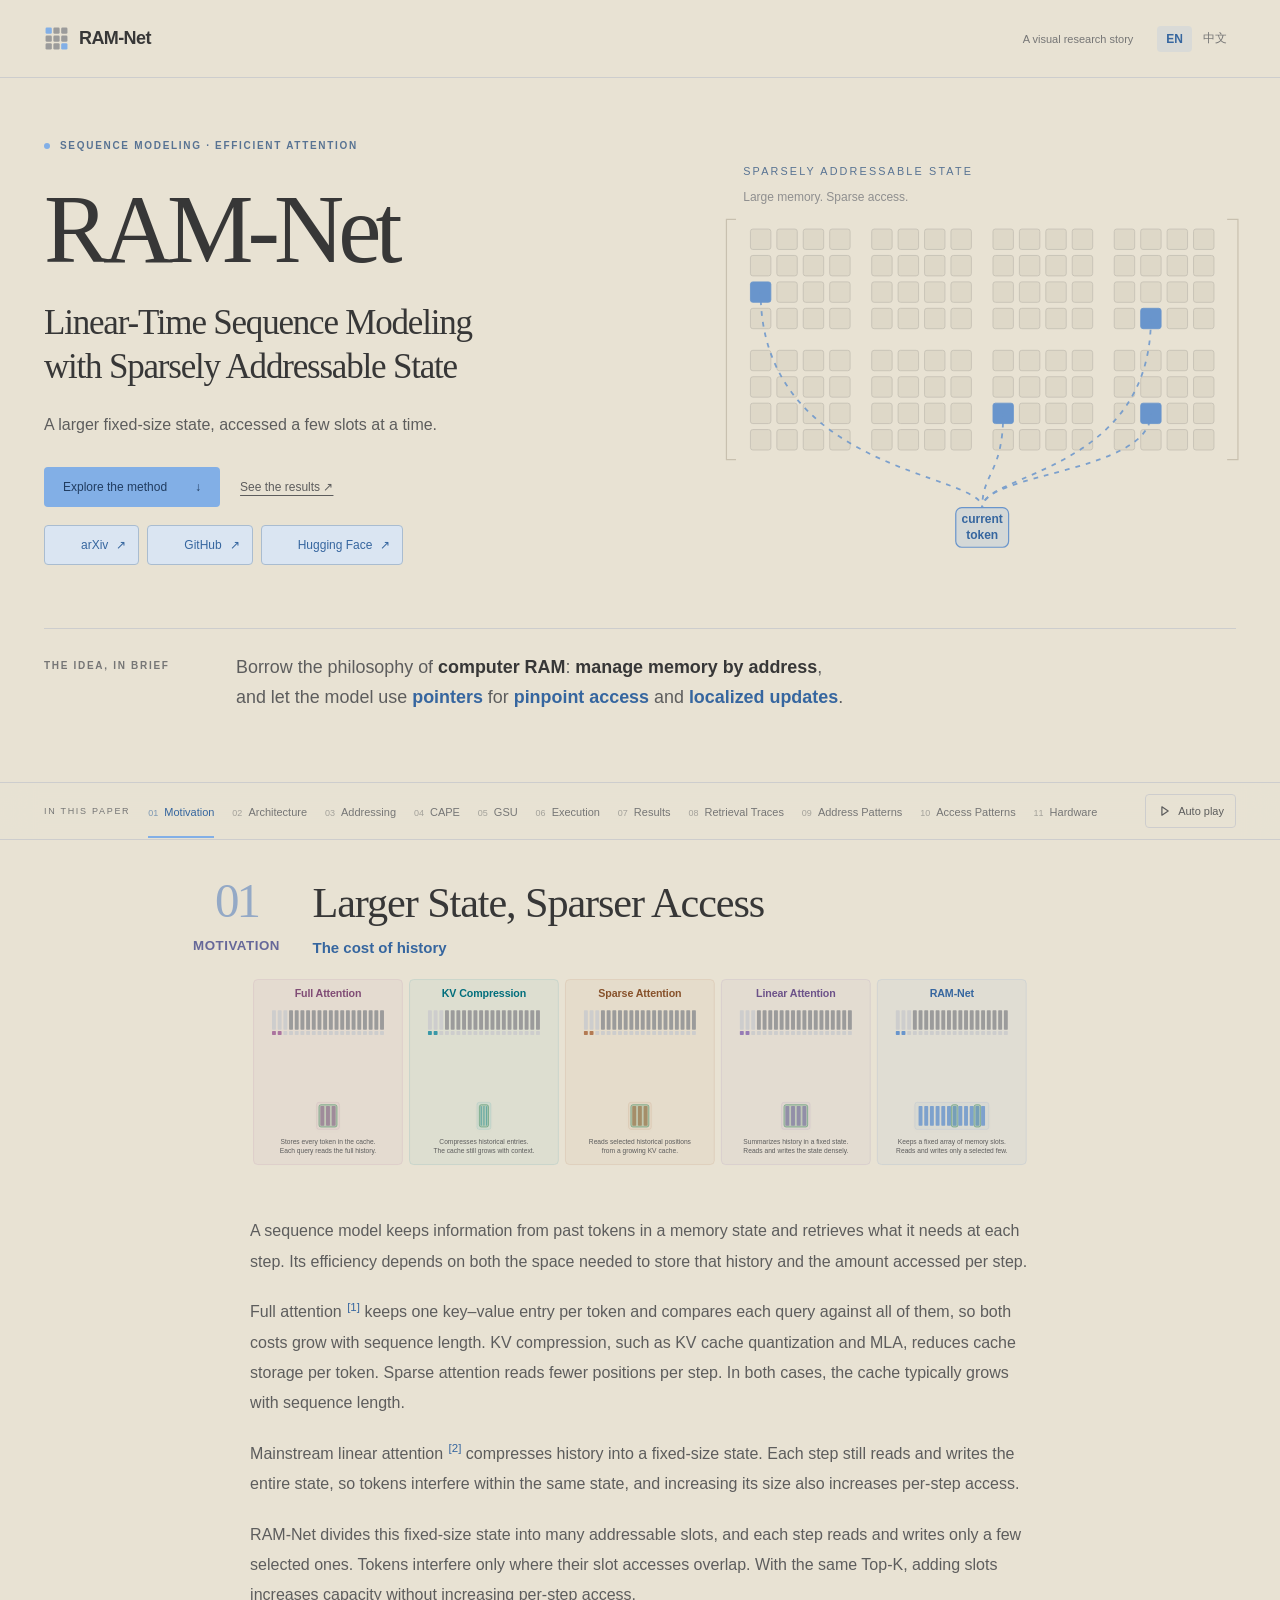
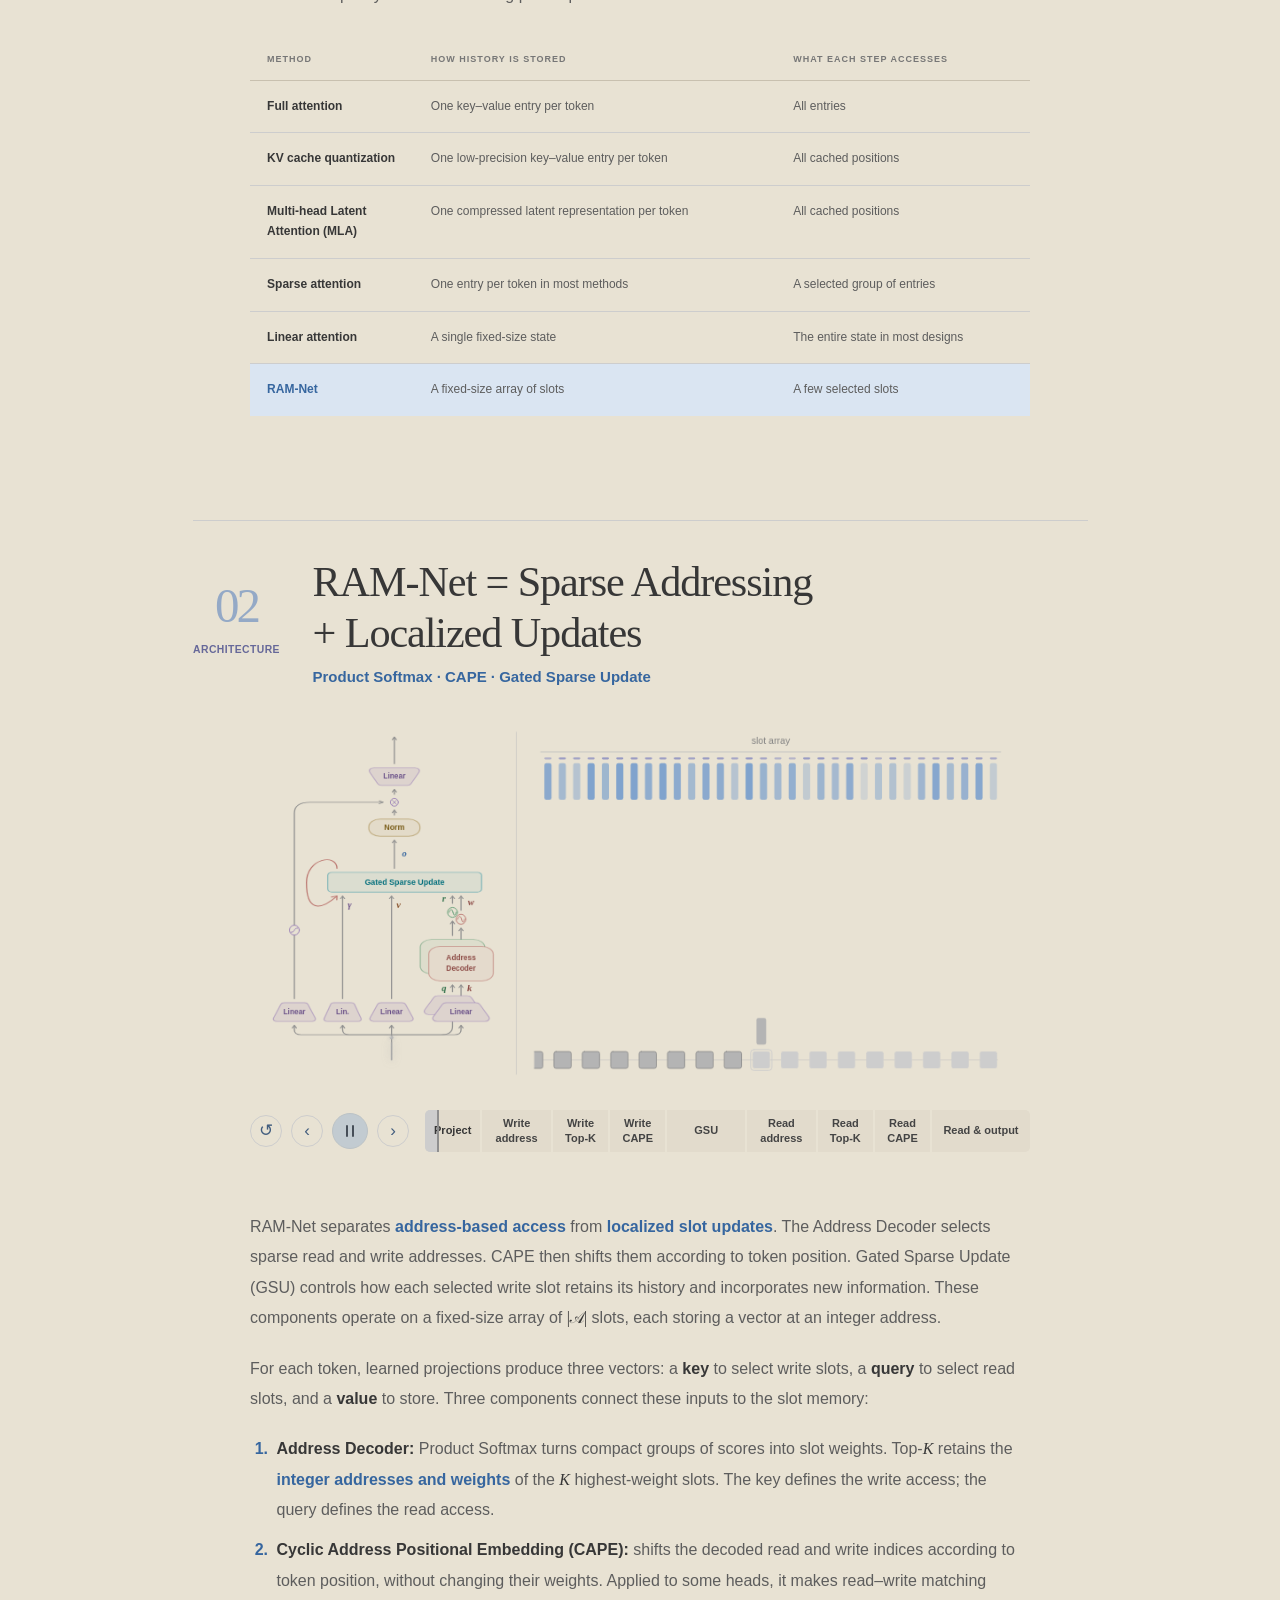
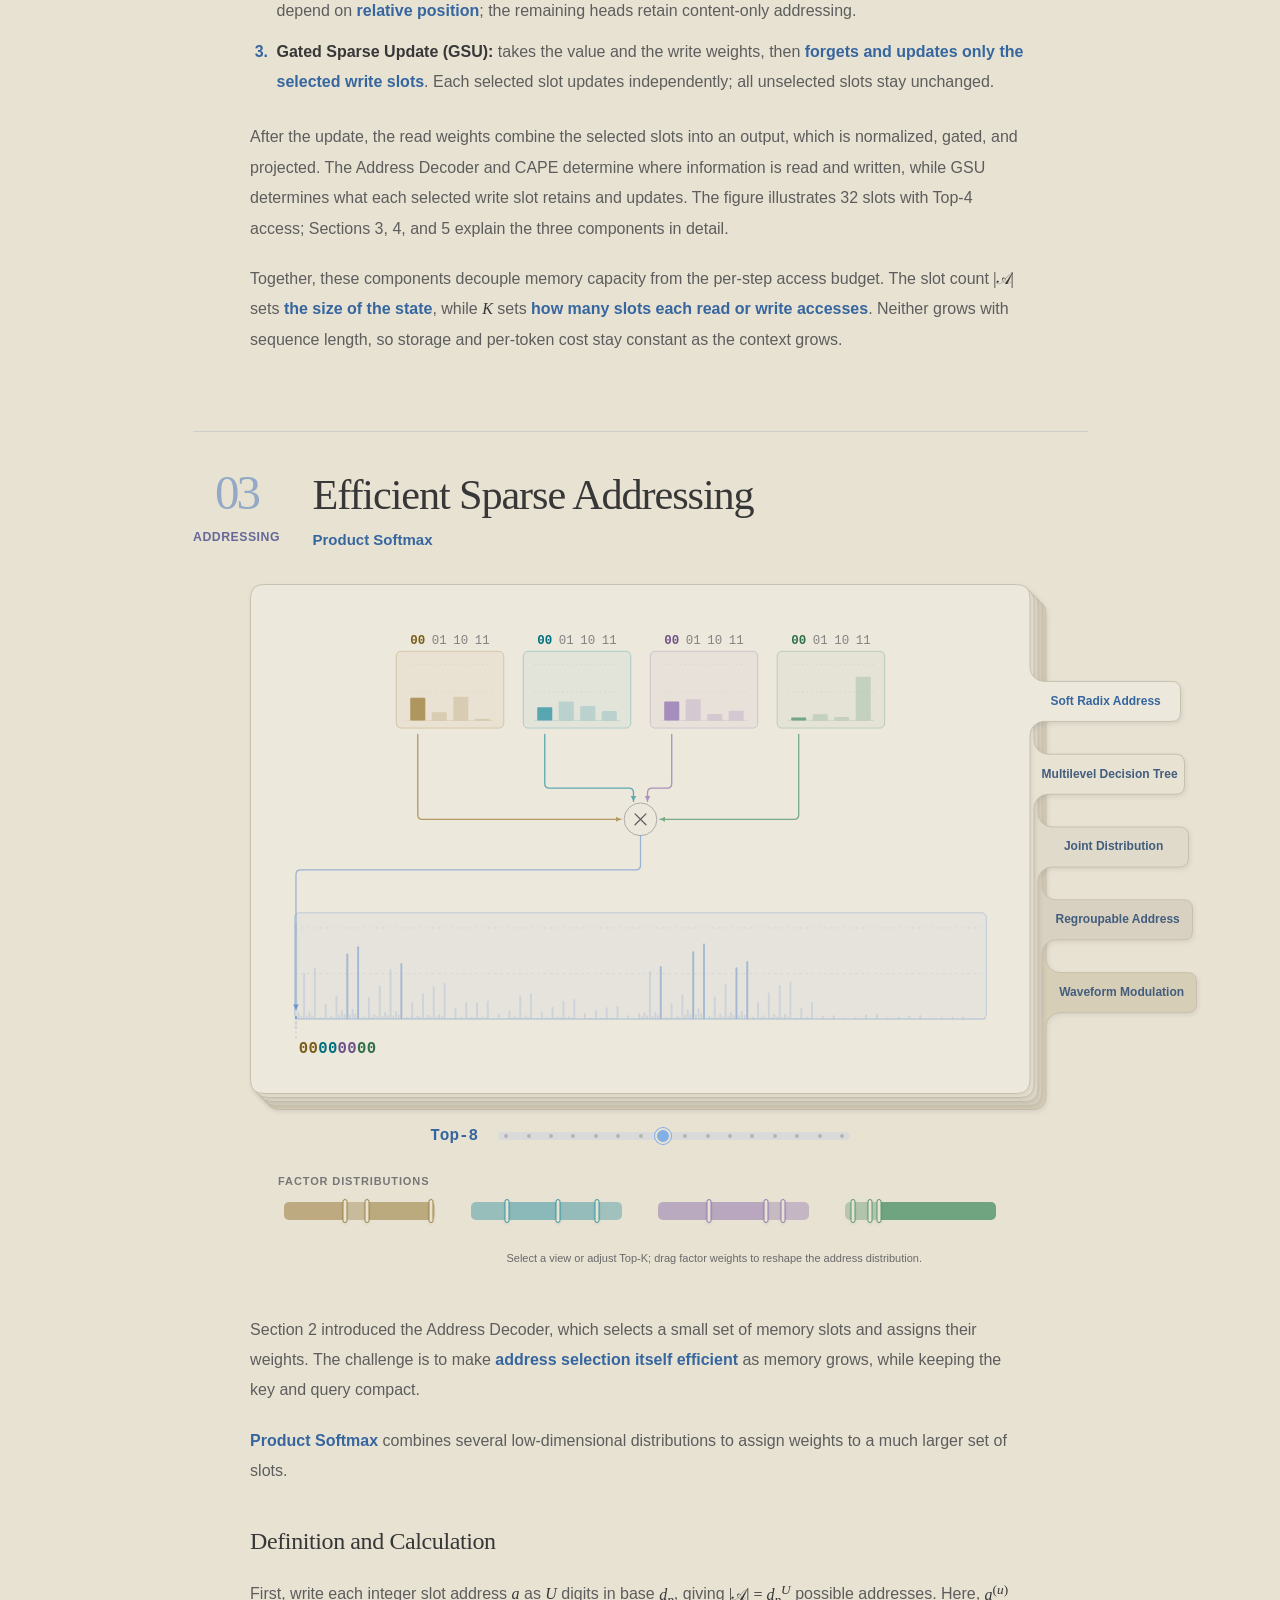
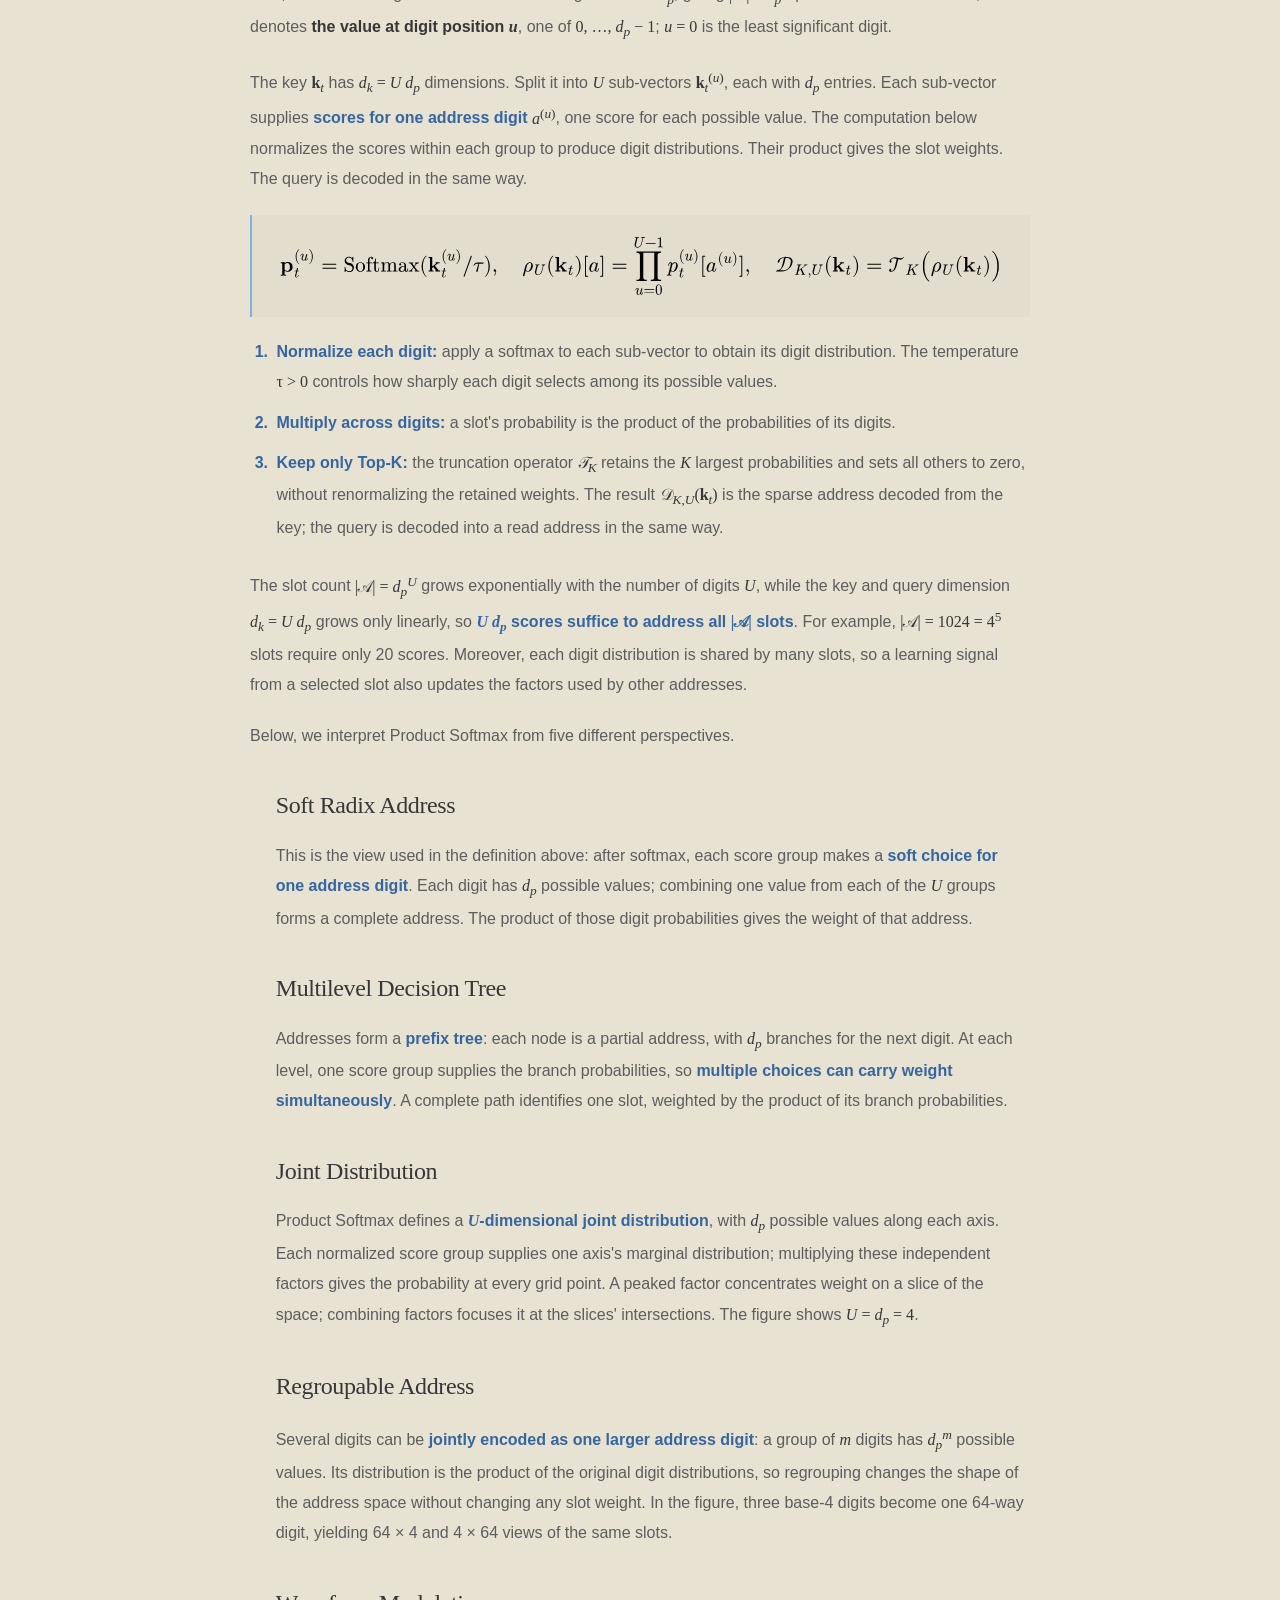
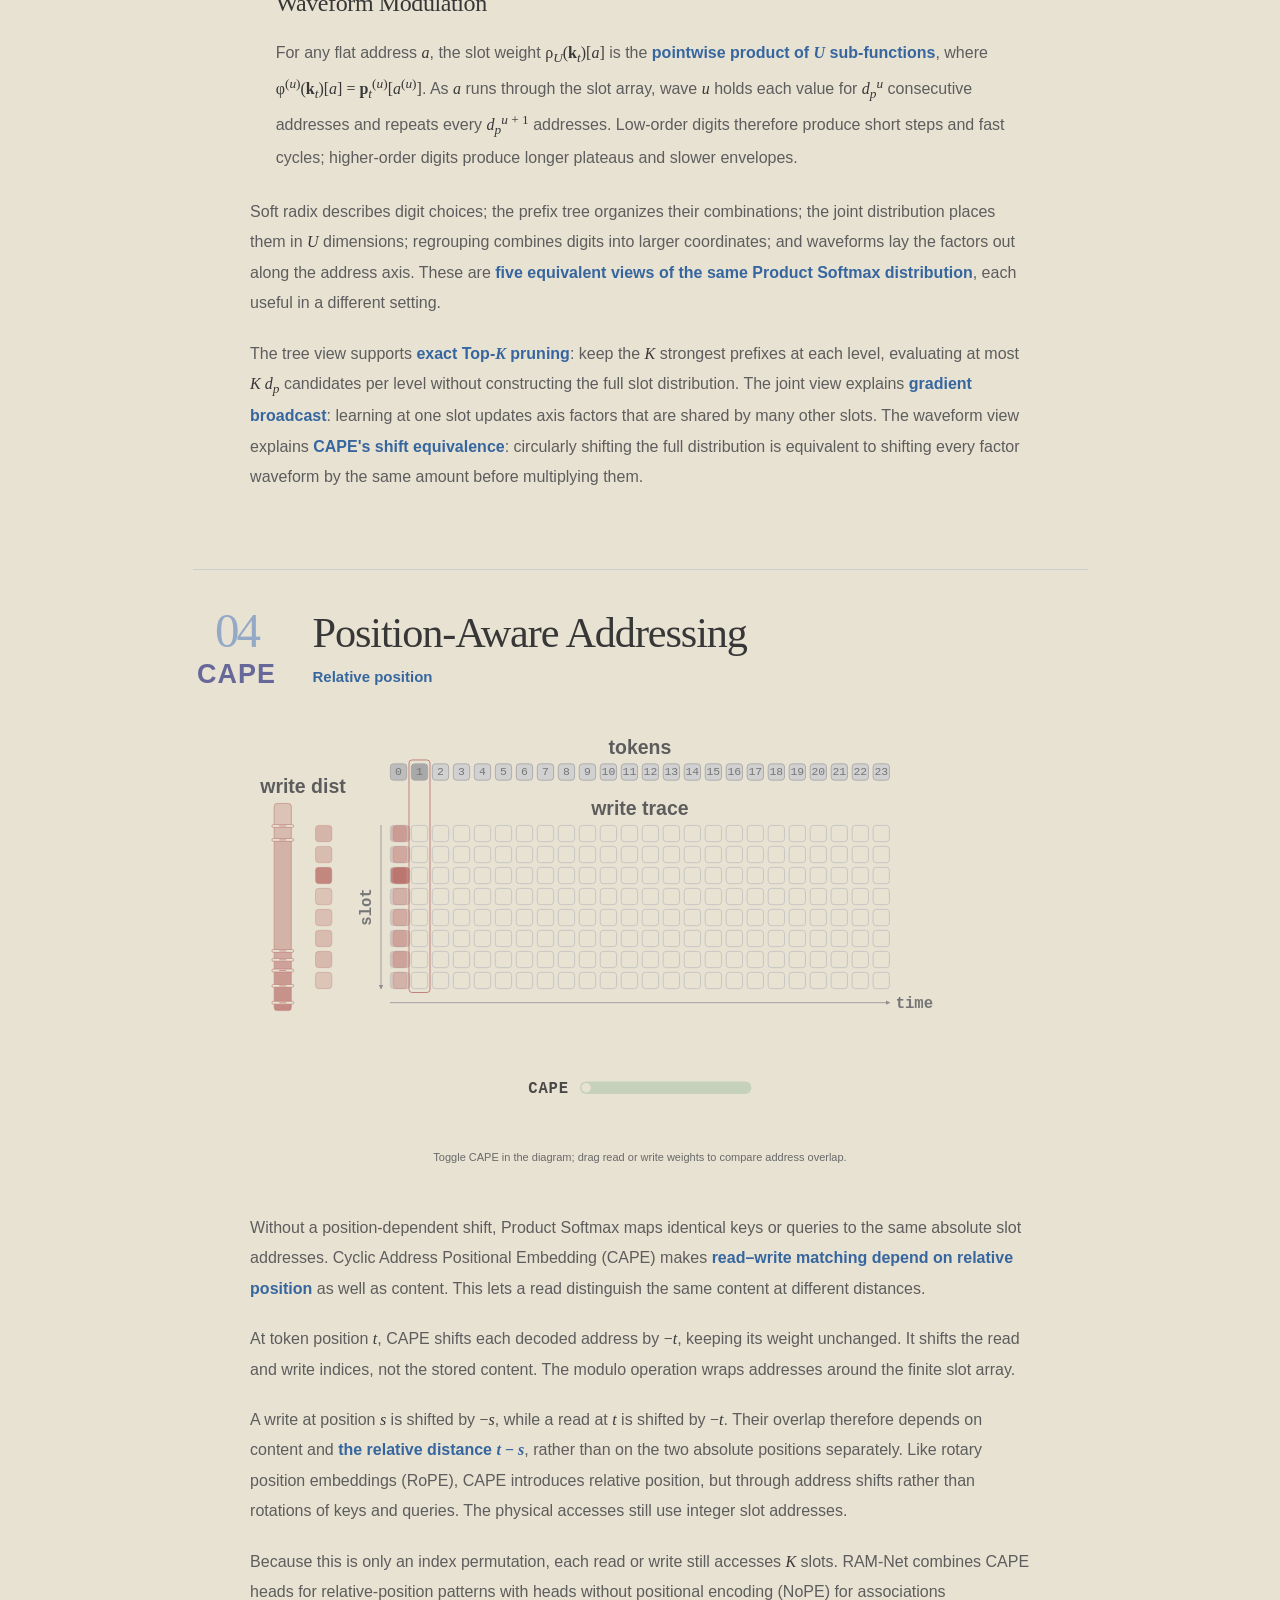
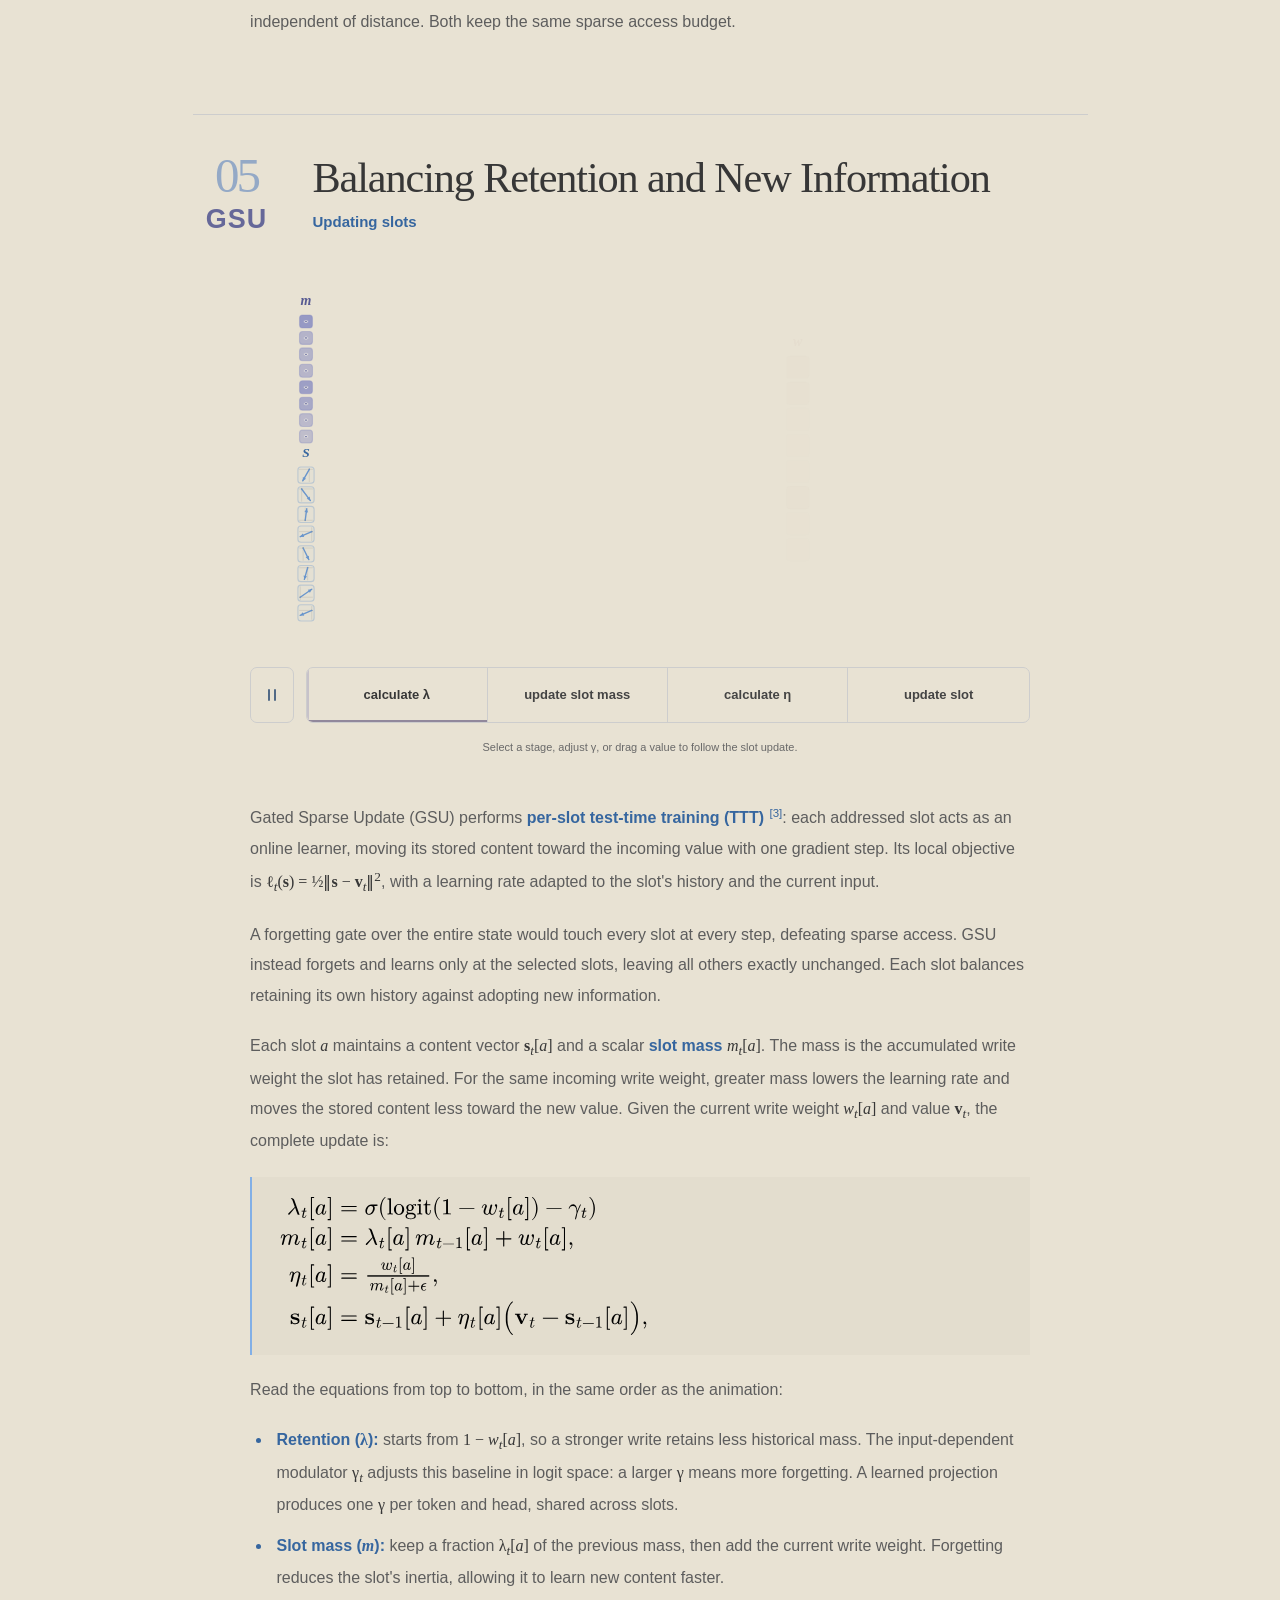
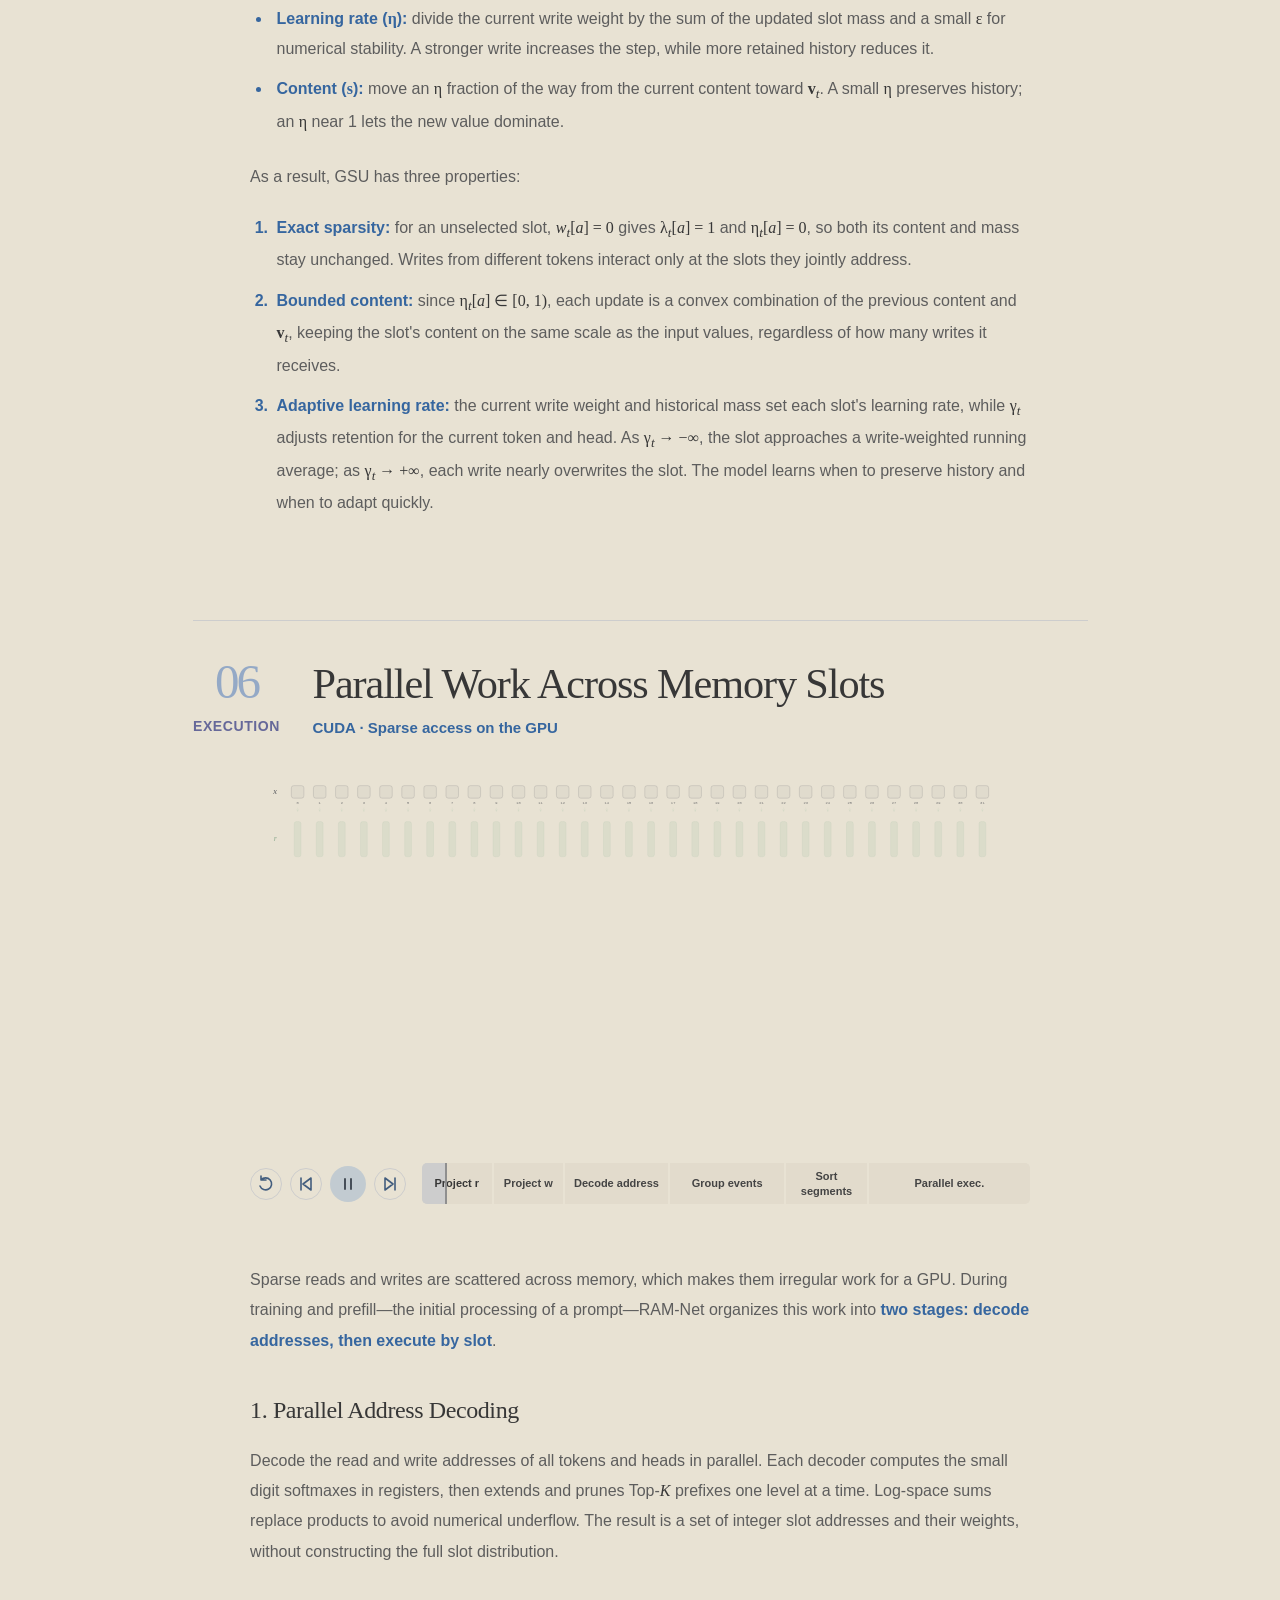
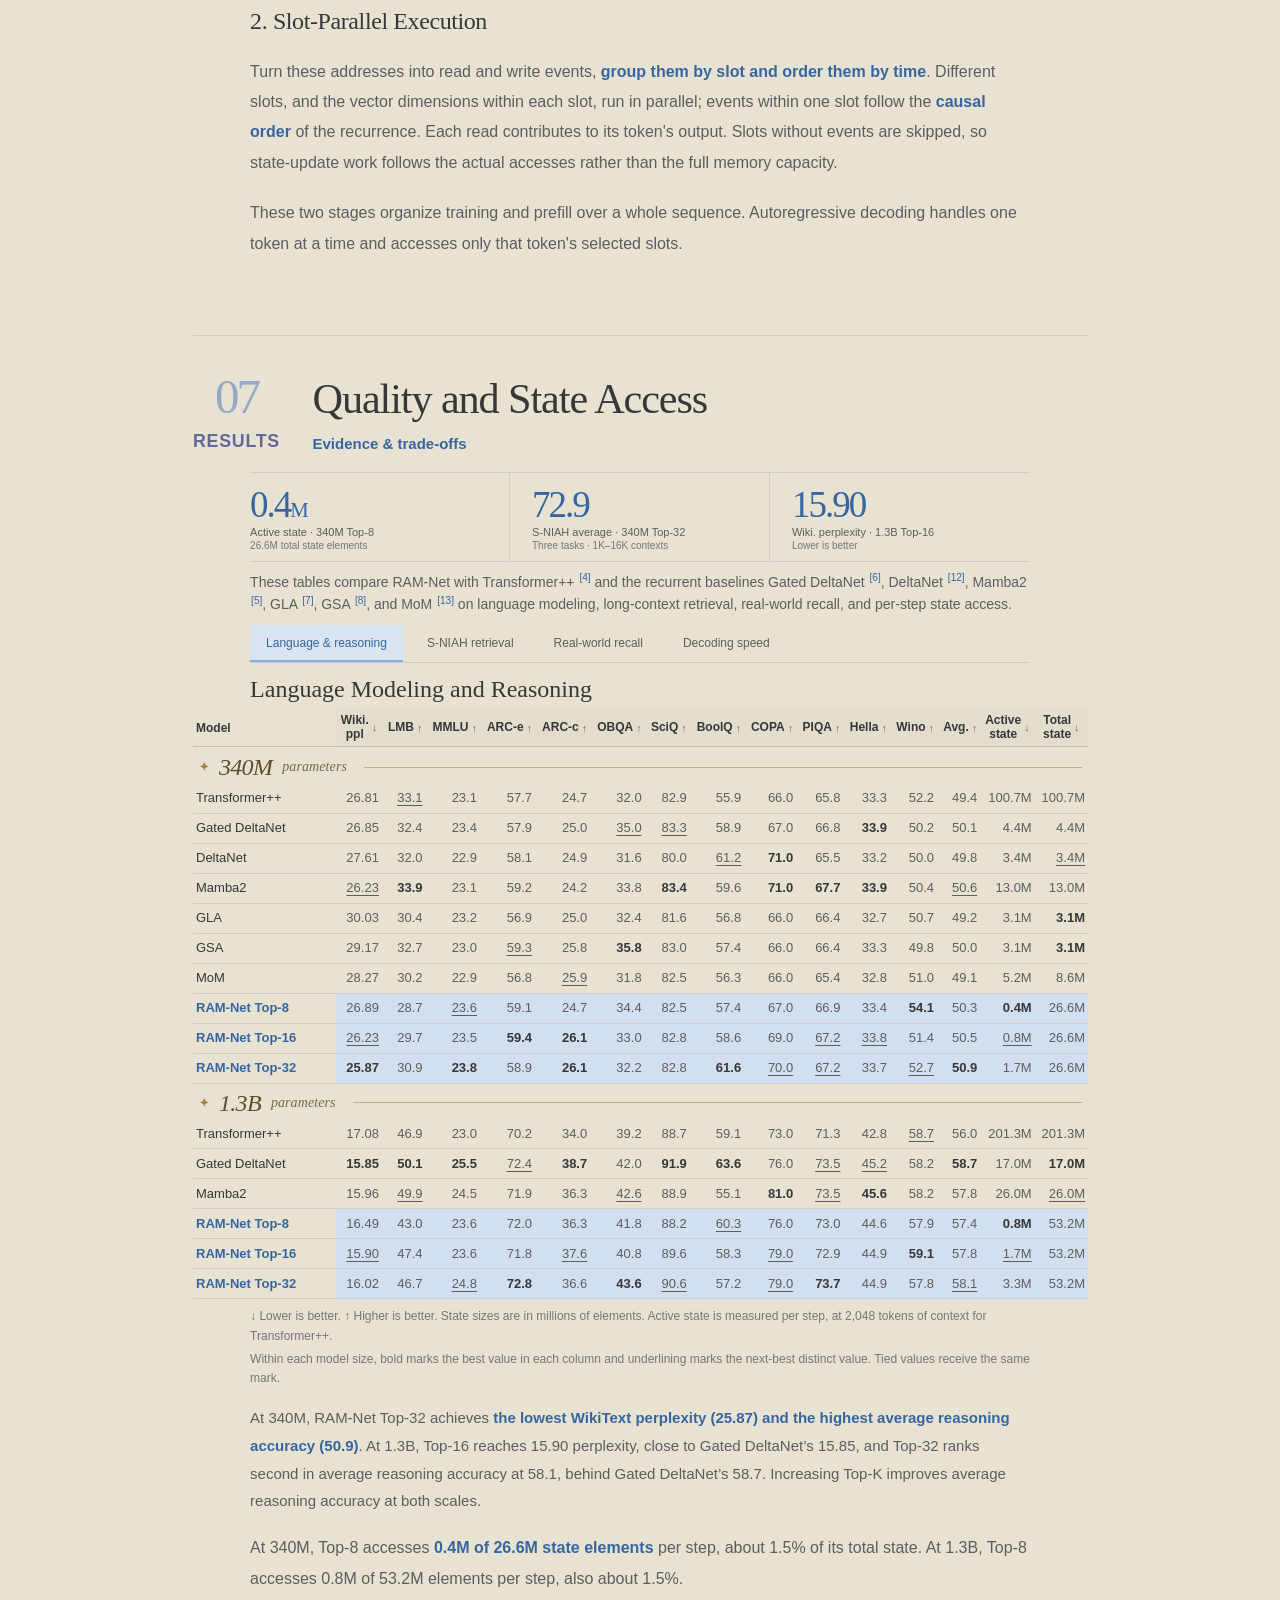
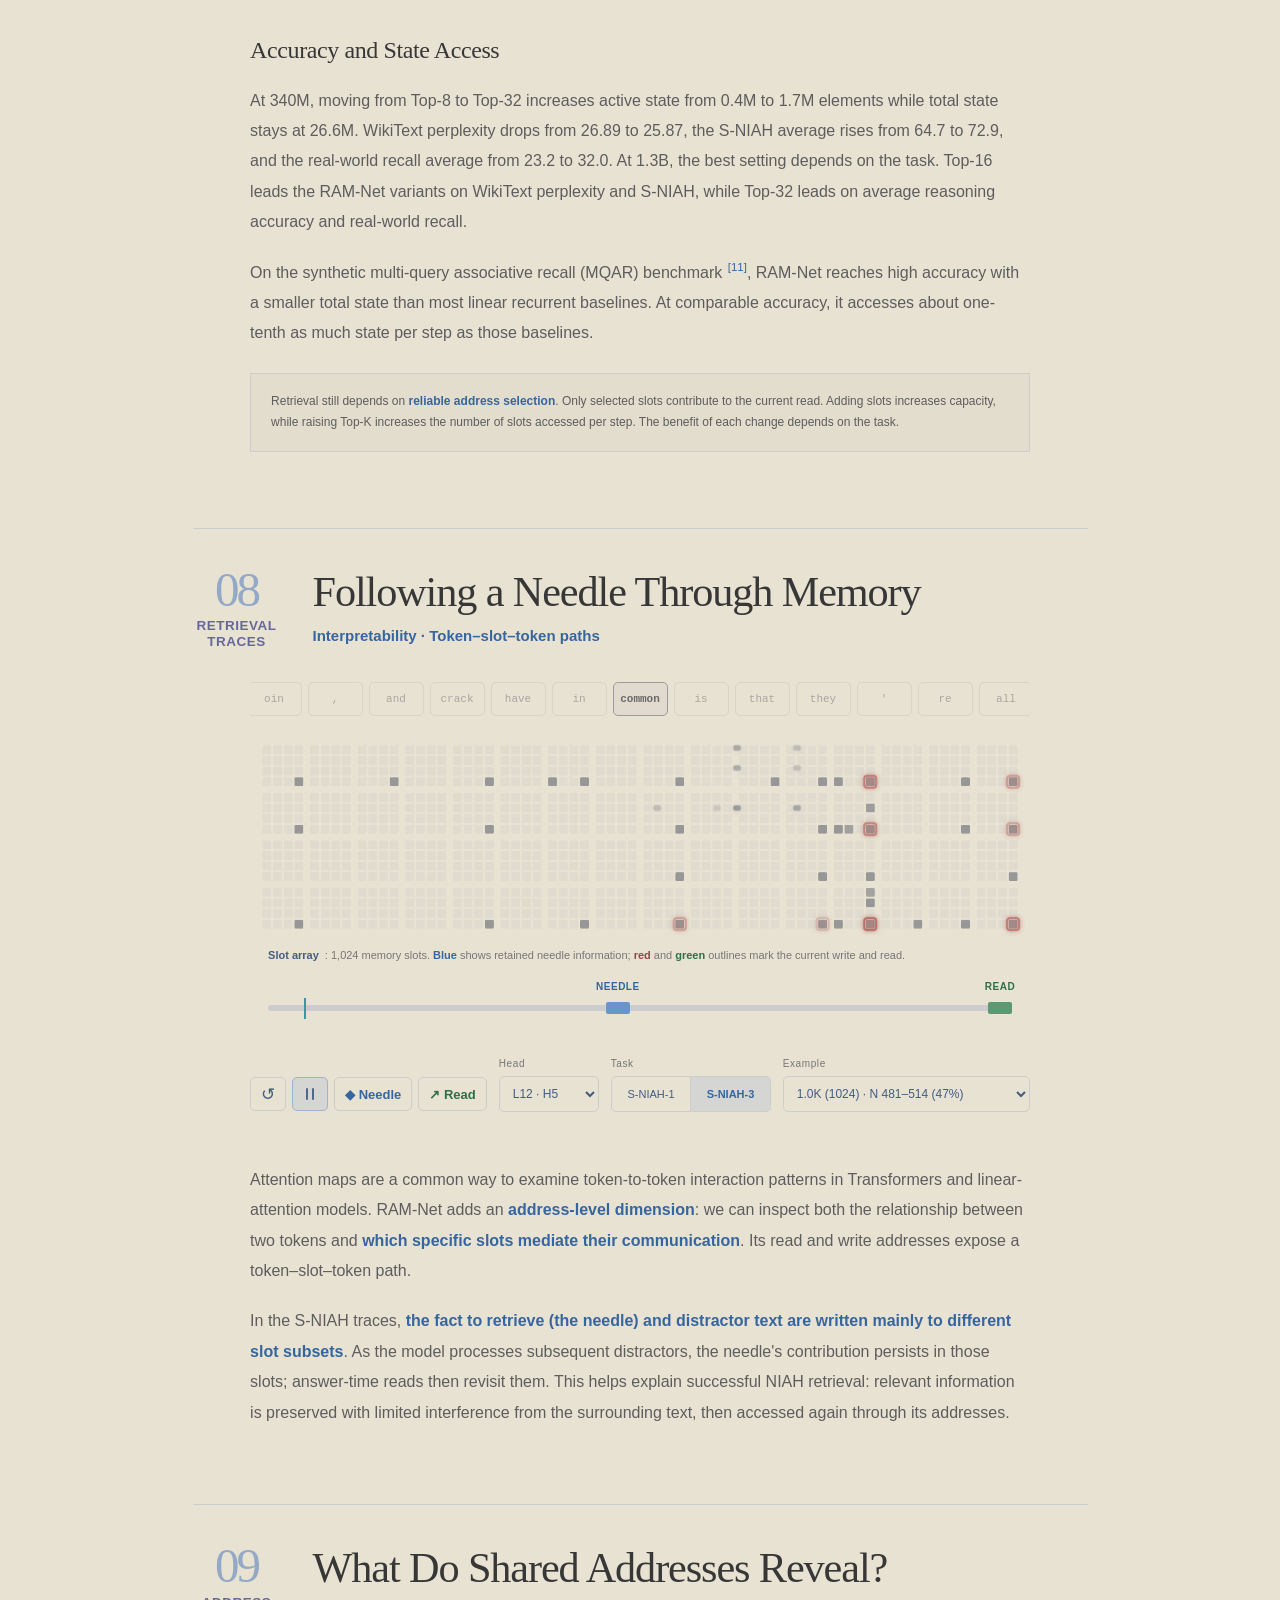
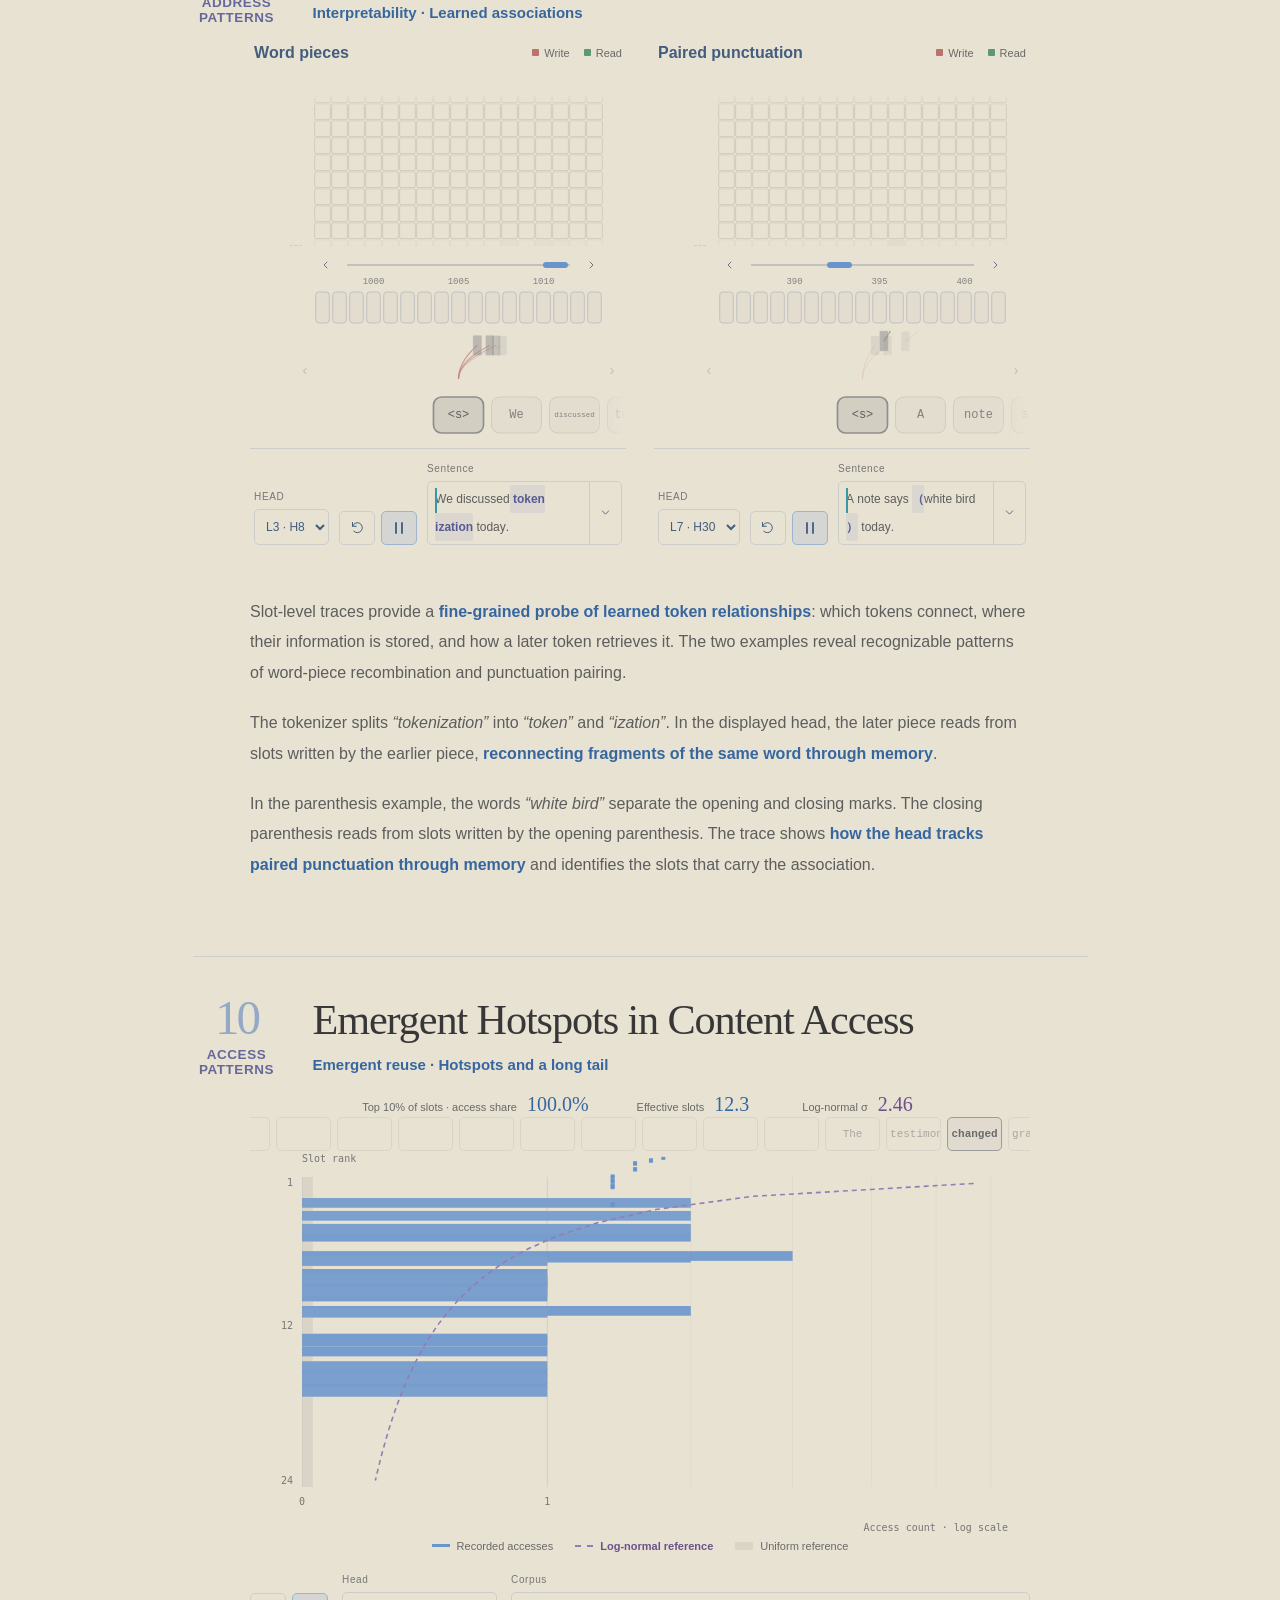
==== commit cbc5ef1a: "Use double arrow for decoding speedup label" ====
--- a/index.html
+++ b/index.html
@@ -6,7 +6,7 @@
   <title>RAM-Net — Linear-Time Sequence Modeling with Sparsely Addressable State</title>
   <meta name="description" content="Explore RAM-Net: a larger recurrent memory with sparse read and write access. An interactive explanation of Product Softmax, CAPE, Gated Sparse Update and the CUDA execution pipeline.">
   <link rel="icon" href="assets/favicon.svg?v=logo-grid-20261028" type="image/svg+xml">
-  <link rel="stylesheet" href="assets/site.css?v=decoding-20261126">
+  <link rel="stylesheet" href="assets/site.css?v=decoding-arrow-20261126b">
   <script>
     history.scrollRestoration = 'manual';
     window.ramnetInitialHash = location.hash === '#top' ? '' : location.hash;
@@ -19,7 +19,7 @@
   <script defer src="assets/stage-timeline.js?v=i18n-20261008"></script>
   <script defer src="animations/hardware.js?v=fixed-input-cadence-20261029"></script>
   <script defer src="animations/attn_cmp.js?v=copy-review-20261126b"></script><script defer src="animations/ramnet_arch.js?v=i18n-20261008"></script><script defer src="animations/product_softmax.js?v=i18n-20261008"></script><script defer src="animations/cape.js?v=i18n-20261008"></script><script defer src="animations/gsu.js?v=copy-review-20261126b"></script><script defer src="animations/cal_pipeline.js?v=results-fit-20261125"></script><script defer src="animations/niah_probe.js?v=cycle-20s-20261028"></script><script defer src="animations/head_probe.js?v=head-controls-20261016"></script>
-  <script defer src="animations/slot_usage.js?v=log-normal-20261028"></script><script defer src="assets/exhibit-host.js?v=i18n-20261008"></script><script defer src="assets/site.js?v=stable-touch-layout-20261125"></script><script defer src="assets/hero.js"></script><script defer src="assets/section-scroll.js?v=touch-reading-20261125"></script><script defer src="data/experiments.js?v=decoding-20261126"></script><script defer src="assets/experiments.js?v=decoding-20261126"></script><script defer src="assets/reading-position.js?v=section-alignment-20260930"></script>
+  <script defer src="animations/slot_usage.js?v=log-normal-20261028"></script><script defer src="assets/exhibit-host.js?v=i18n-20261008"></script><script defer src="assets/site.js?v=stable-touch-layout-20261125"></script><script defer src="assets/hero.js"></script><script defer src="assets/section-scroll.js?v=touch-reading-20261125"></script><script defer src="data/experiments.js?v=decoding-20261126"></script><script defer src="assets/experiments.js?v=decoding-arrow-20261126b"></script><script defer src="assets/reading-position.js?v=section-alignment-20260930"></script>
 </head>
 <body id="top">
 <a class="skip-link" href="#memory">Skip to the paper</a>
--- a/assets/site.css
+++ b/assets/site.css
@@ -162,7 +162,9 @@
 .decoding-line { fill: none; stroke-width: 2; stroke-linecap: round; stroke-linejoin: round; }
 .decoding-line:not(.is-ramnet) { stroke-width: 1.6; }
 .decoding-marker { stroke: var(--paper); stroke-width: 2; paint-order: stroke; }
-.decoding-bracket path { fill: none; stroke: var(--muted); stroke-width: 1; }
+.decoding-arrow line { stroke: var(--body); stroke-width: 1.2; }
+.decoding-arrow .decoding-arrow-halo { stroke: var(--paper); stroke-width: 4; }
+.decoding-arrow path { fill: var(--body); stroke: var(--paper); stroke-width: 2; stroke-linejoin: round; paint-order: stroke; }
 .decoding-ratio { fill: var(--ink); font-size: 15px; font-weight: 650; }
 .decoding-label { fill: var(--body); font-size: 12px; }
 .decoding-label.is-ramnet { fill: var(--ink); font-weight: 600; }
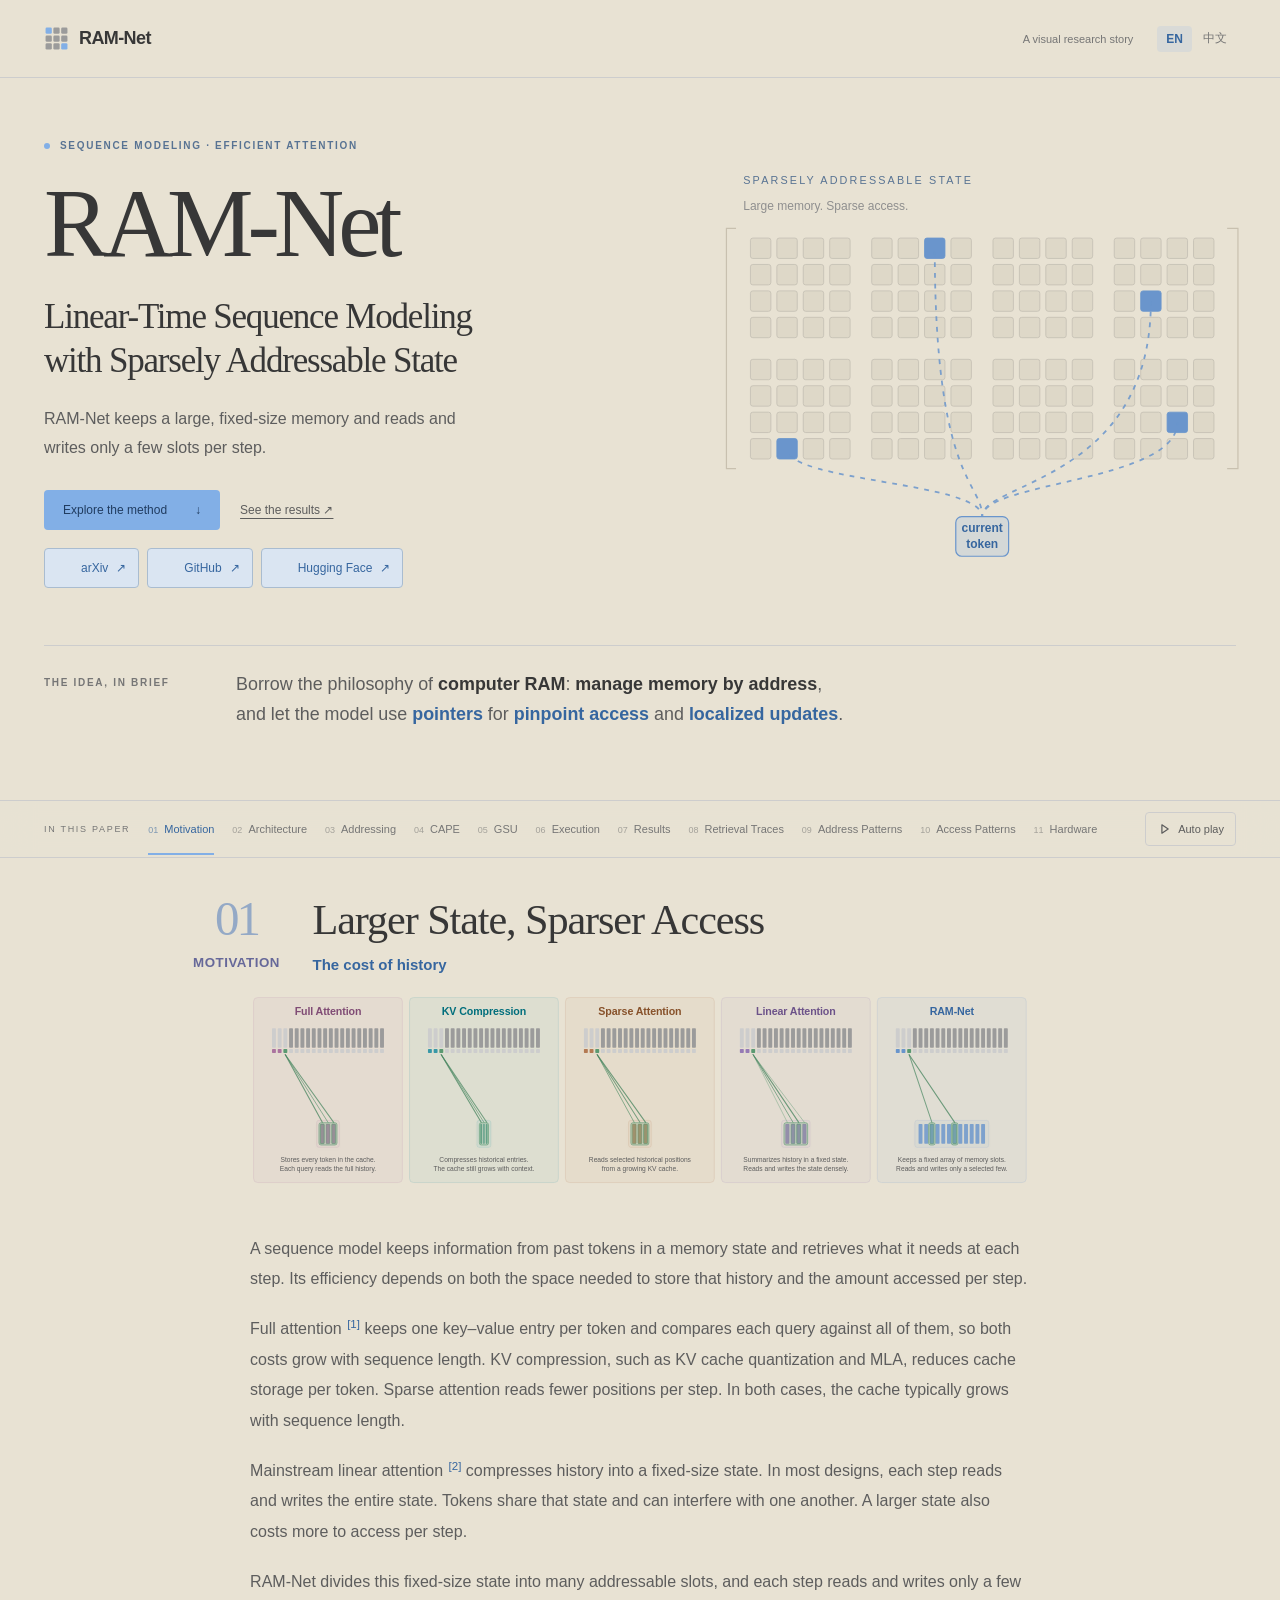
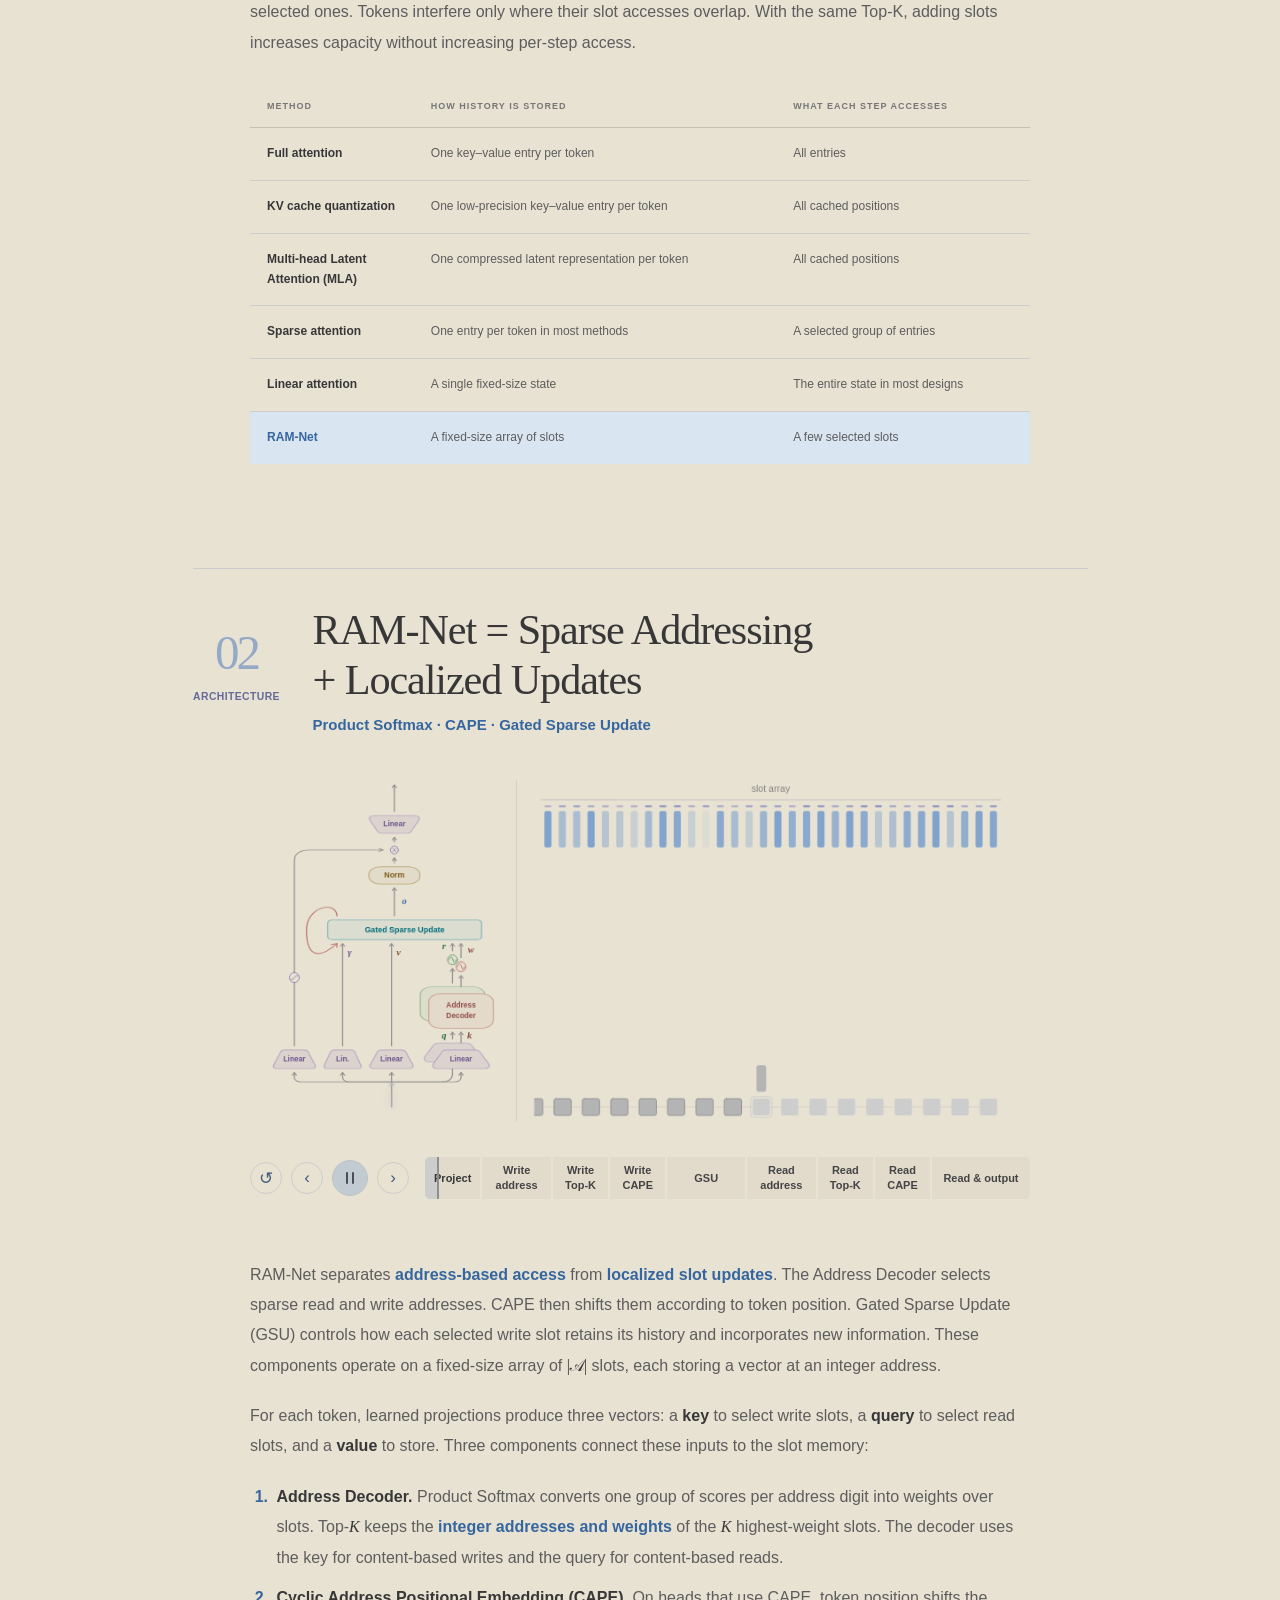
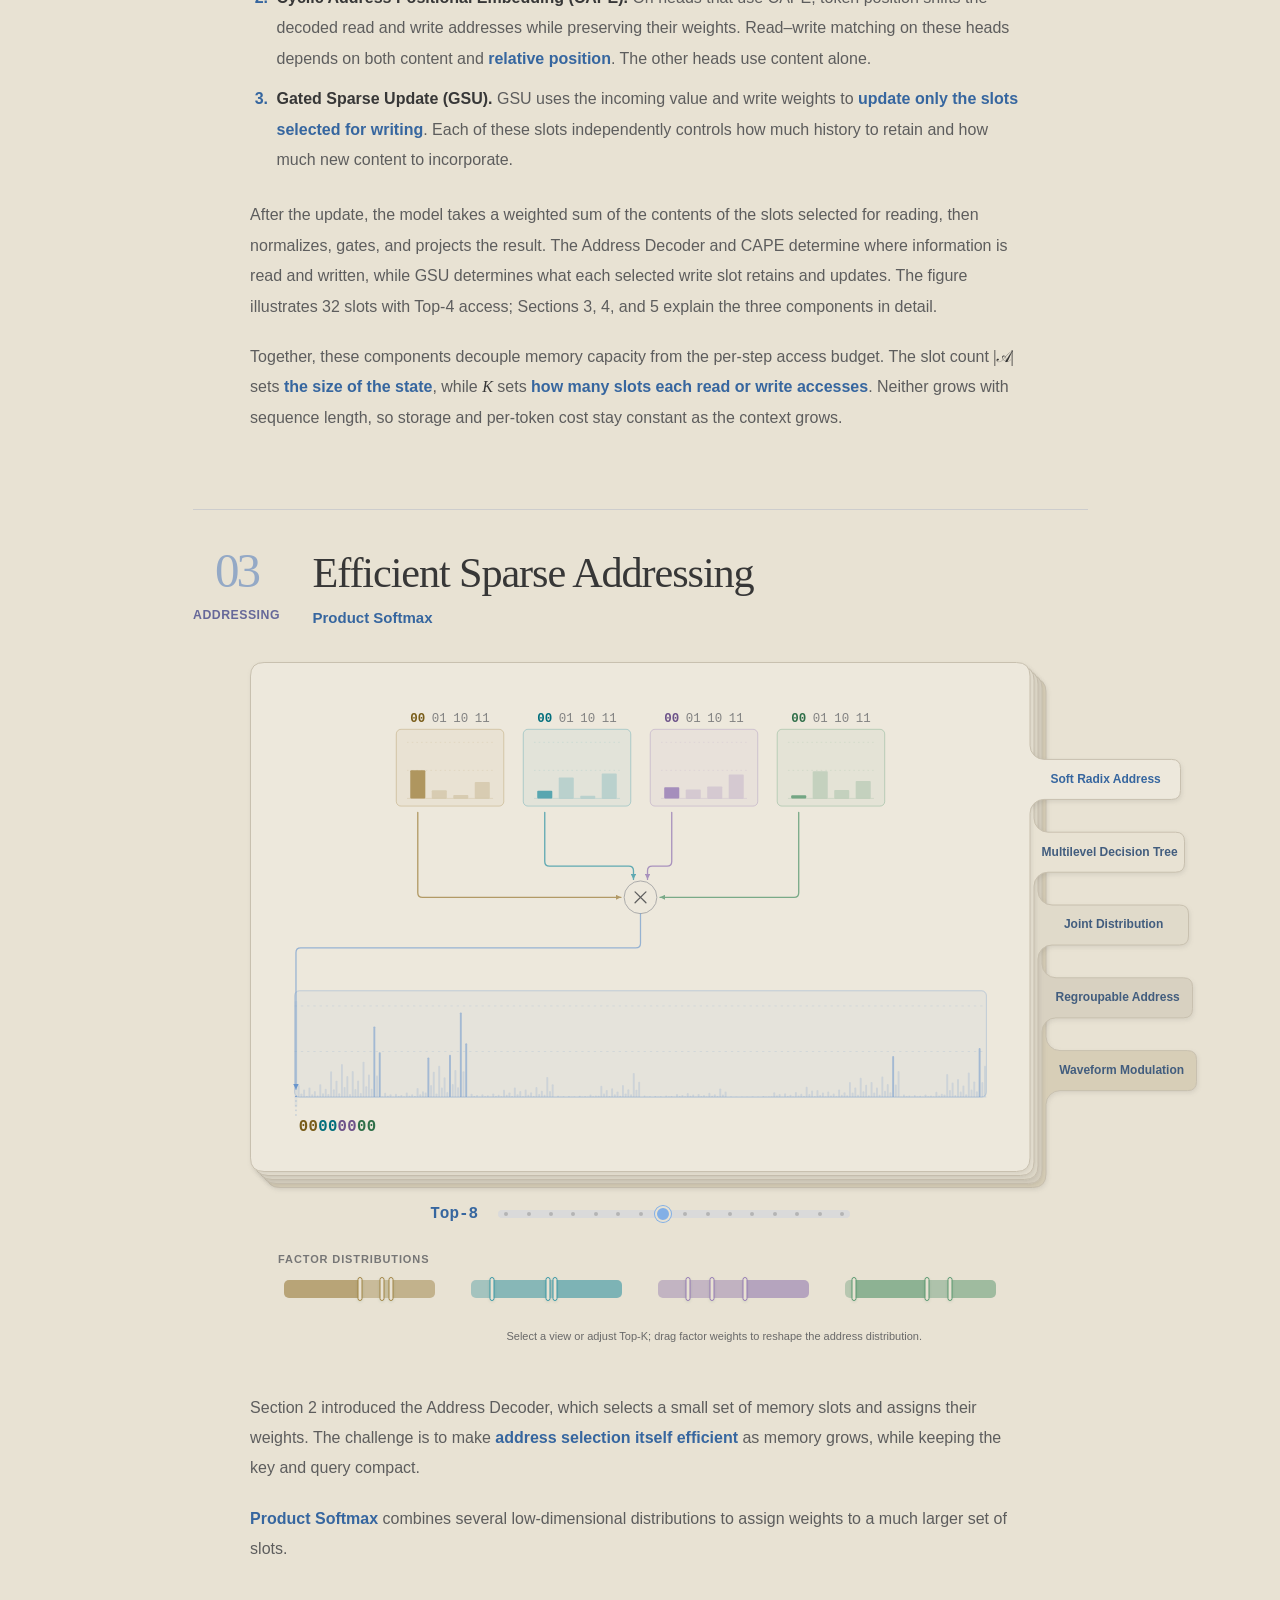
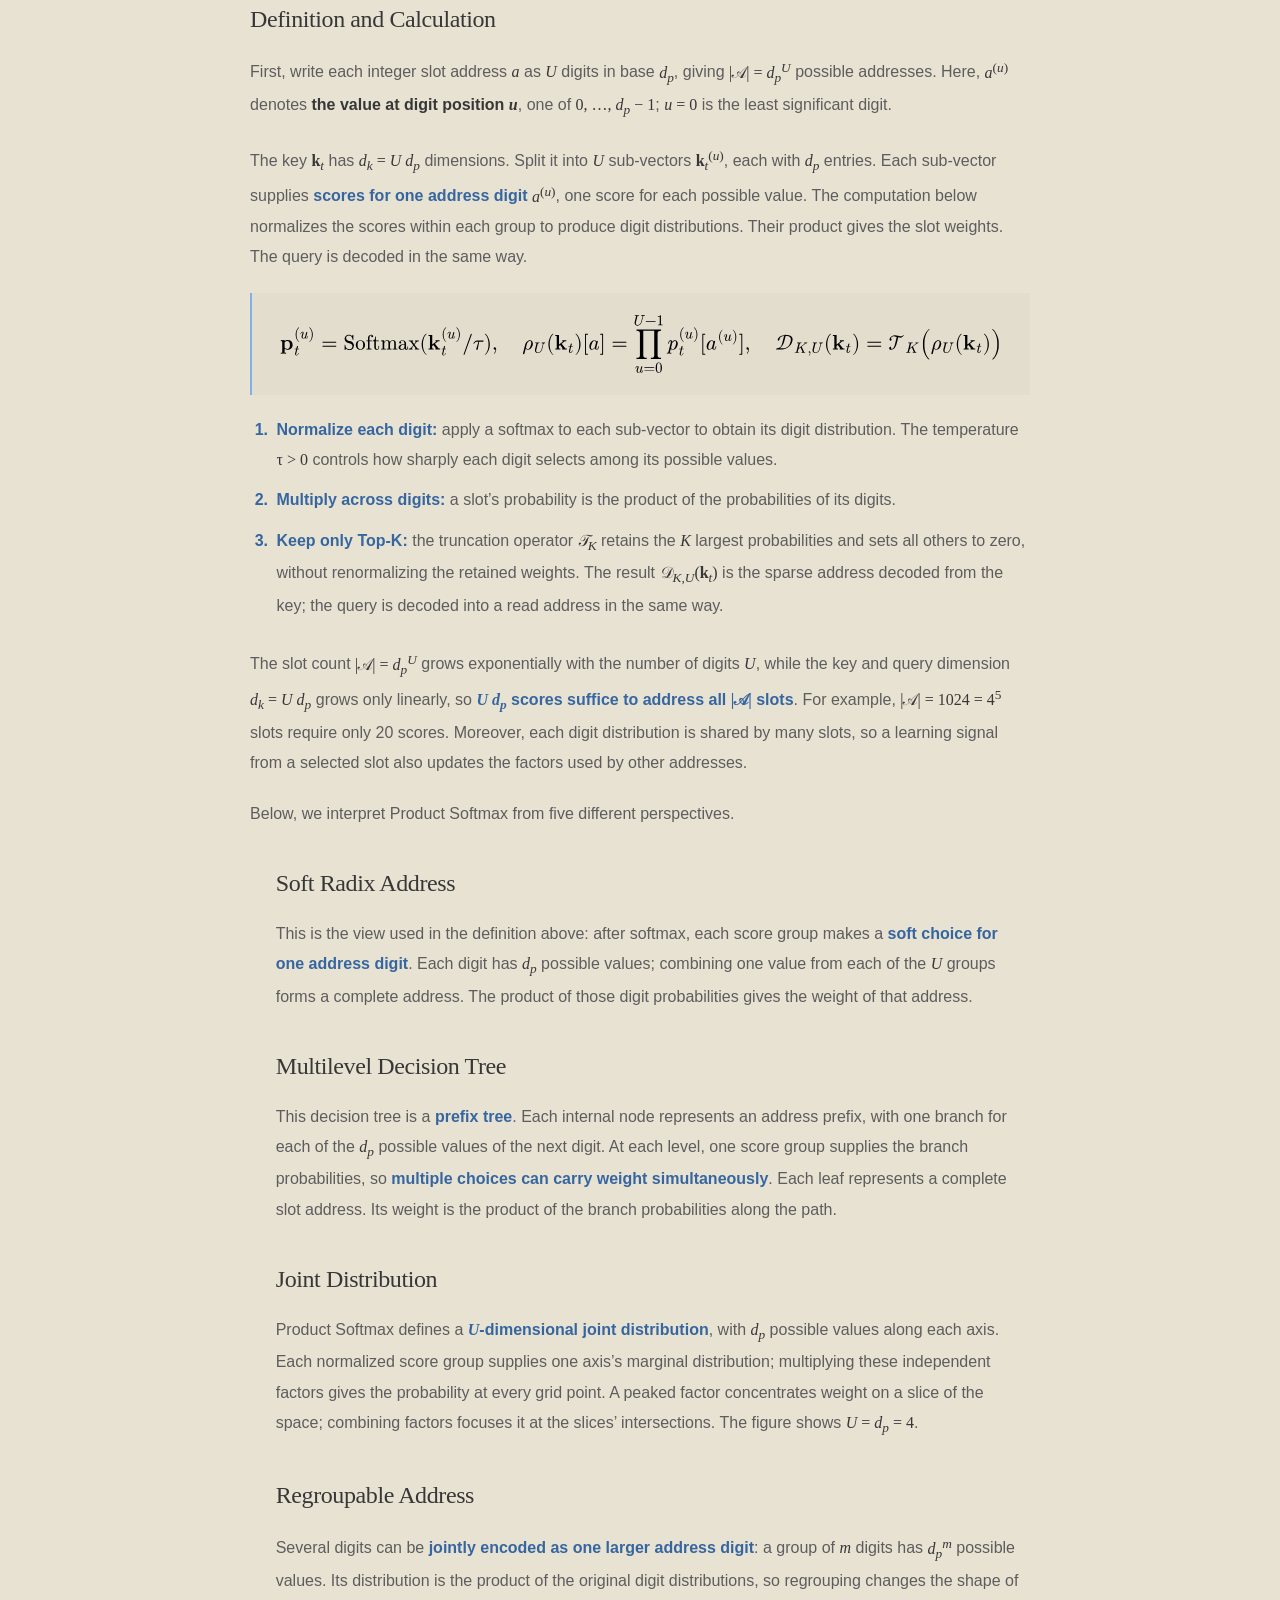
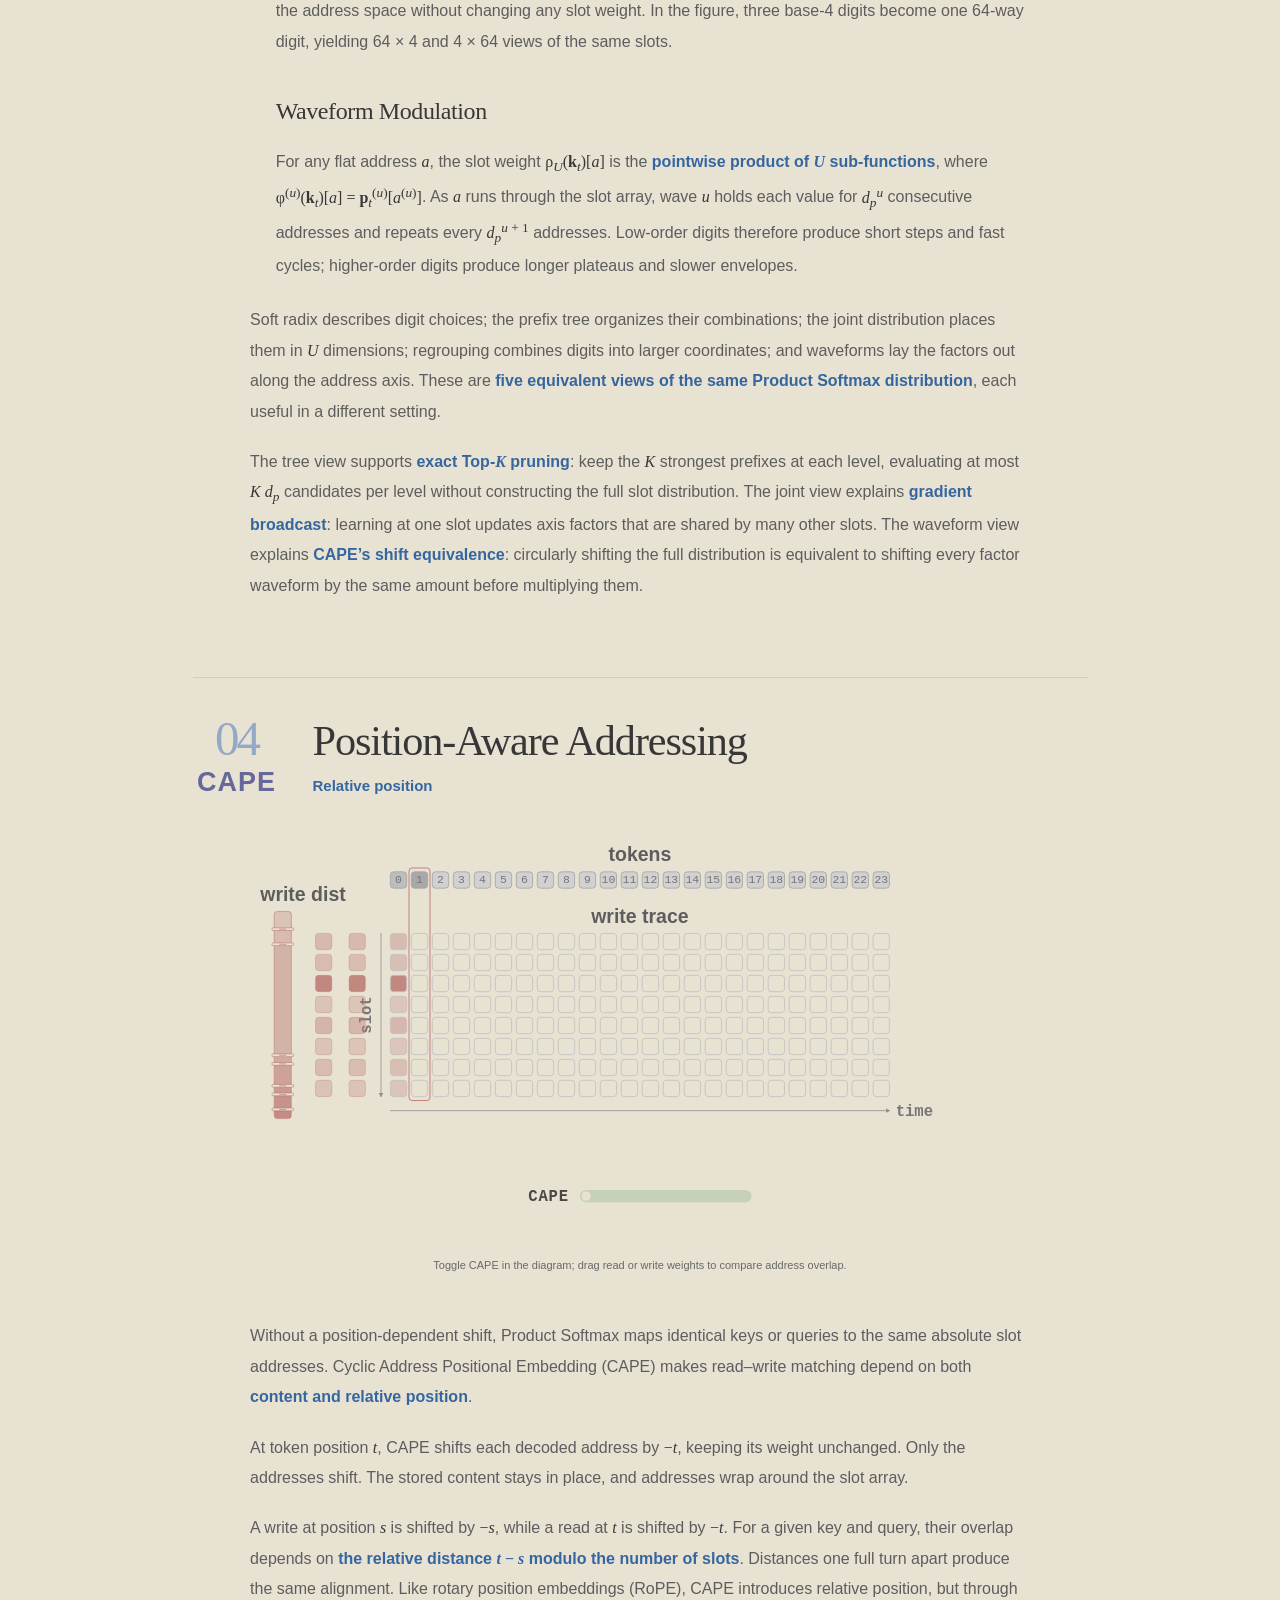
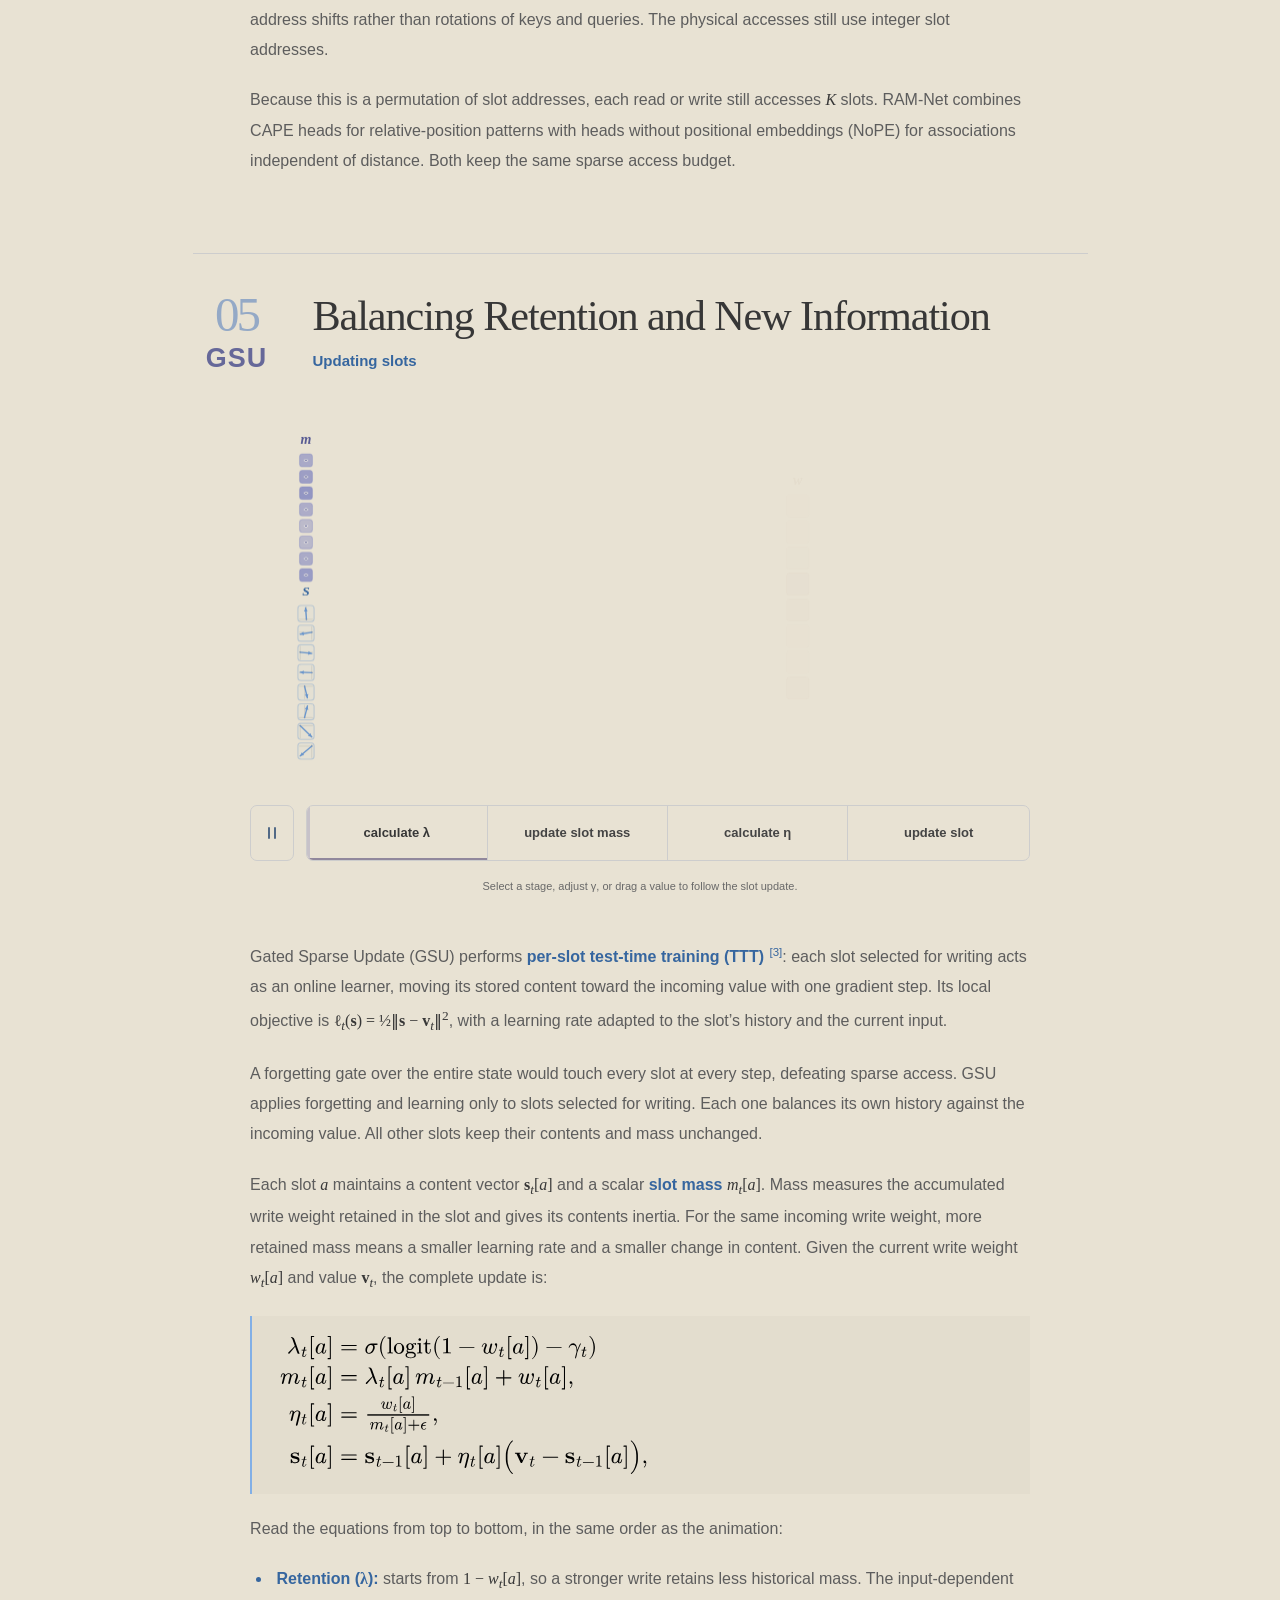
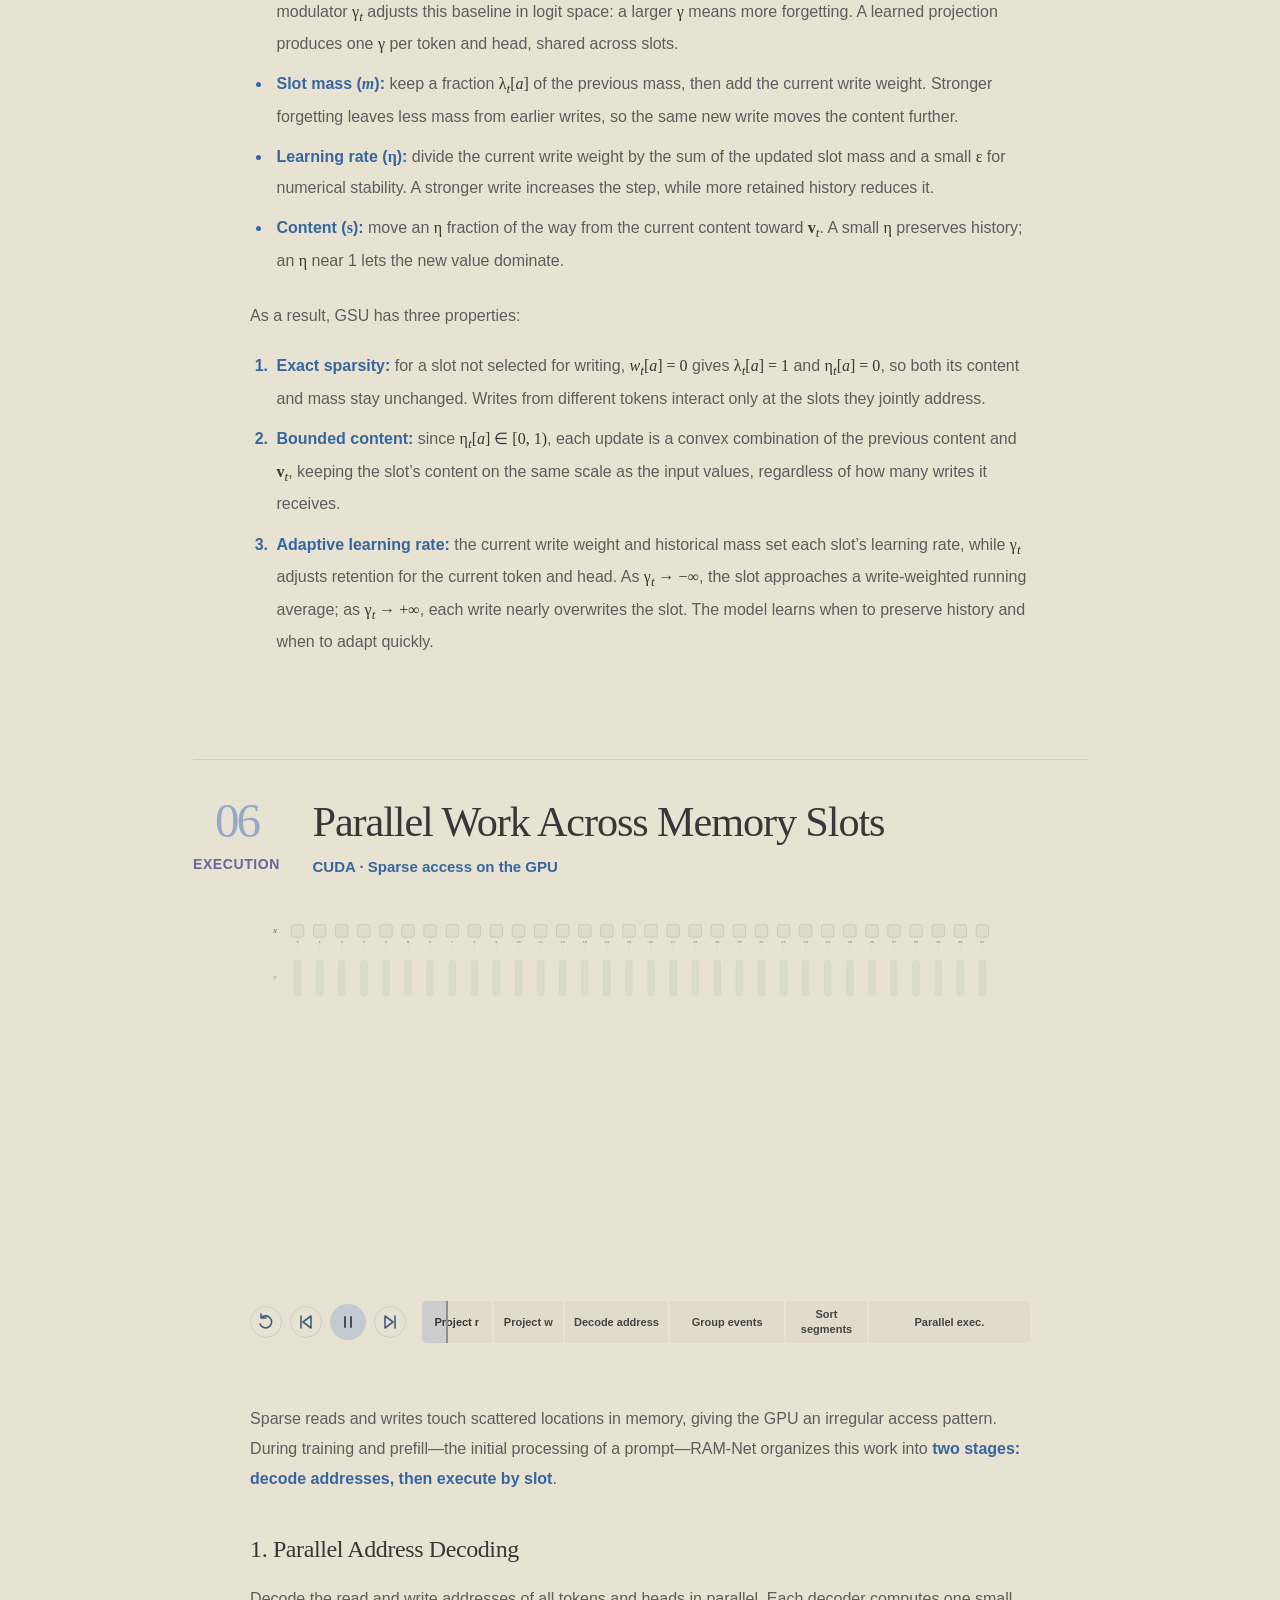
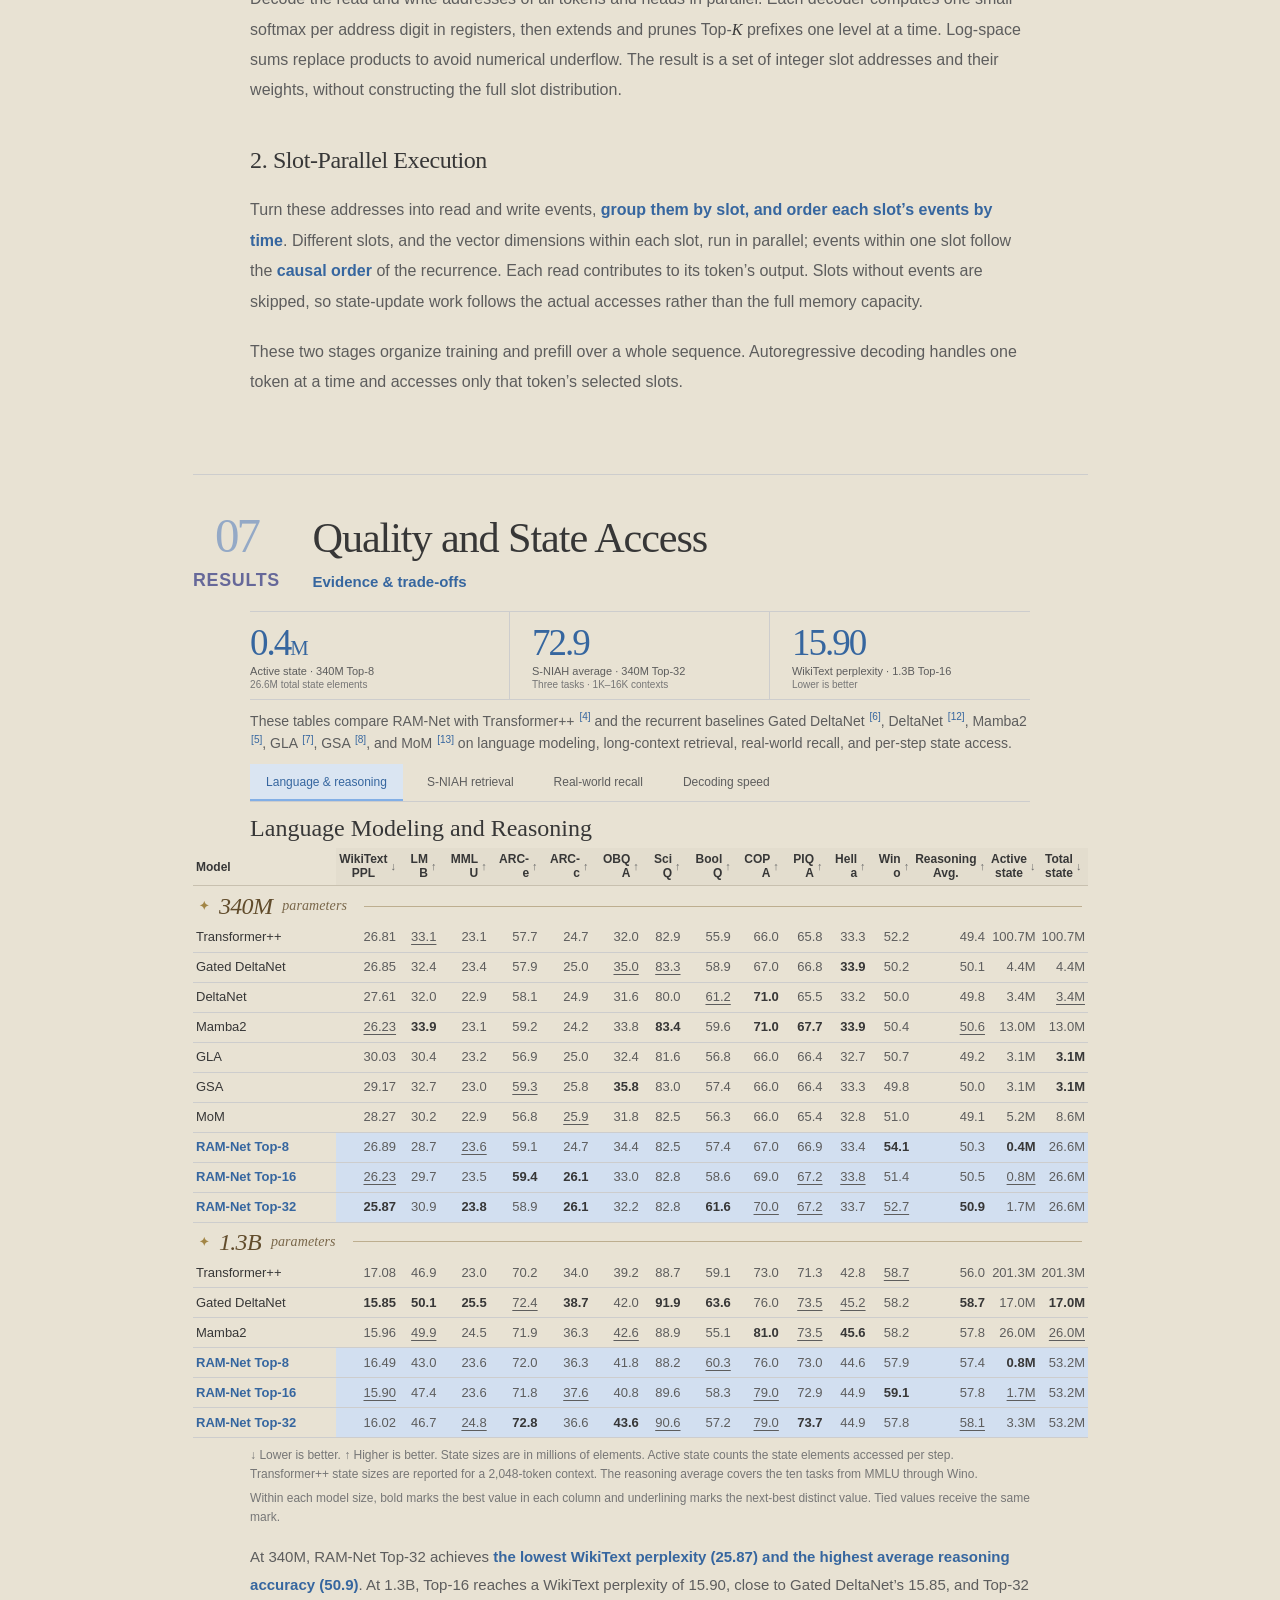
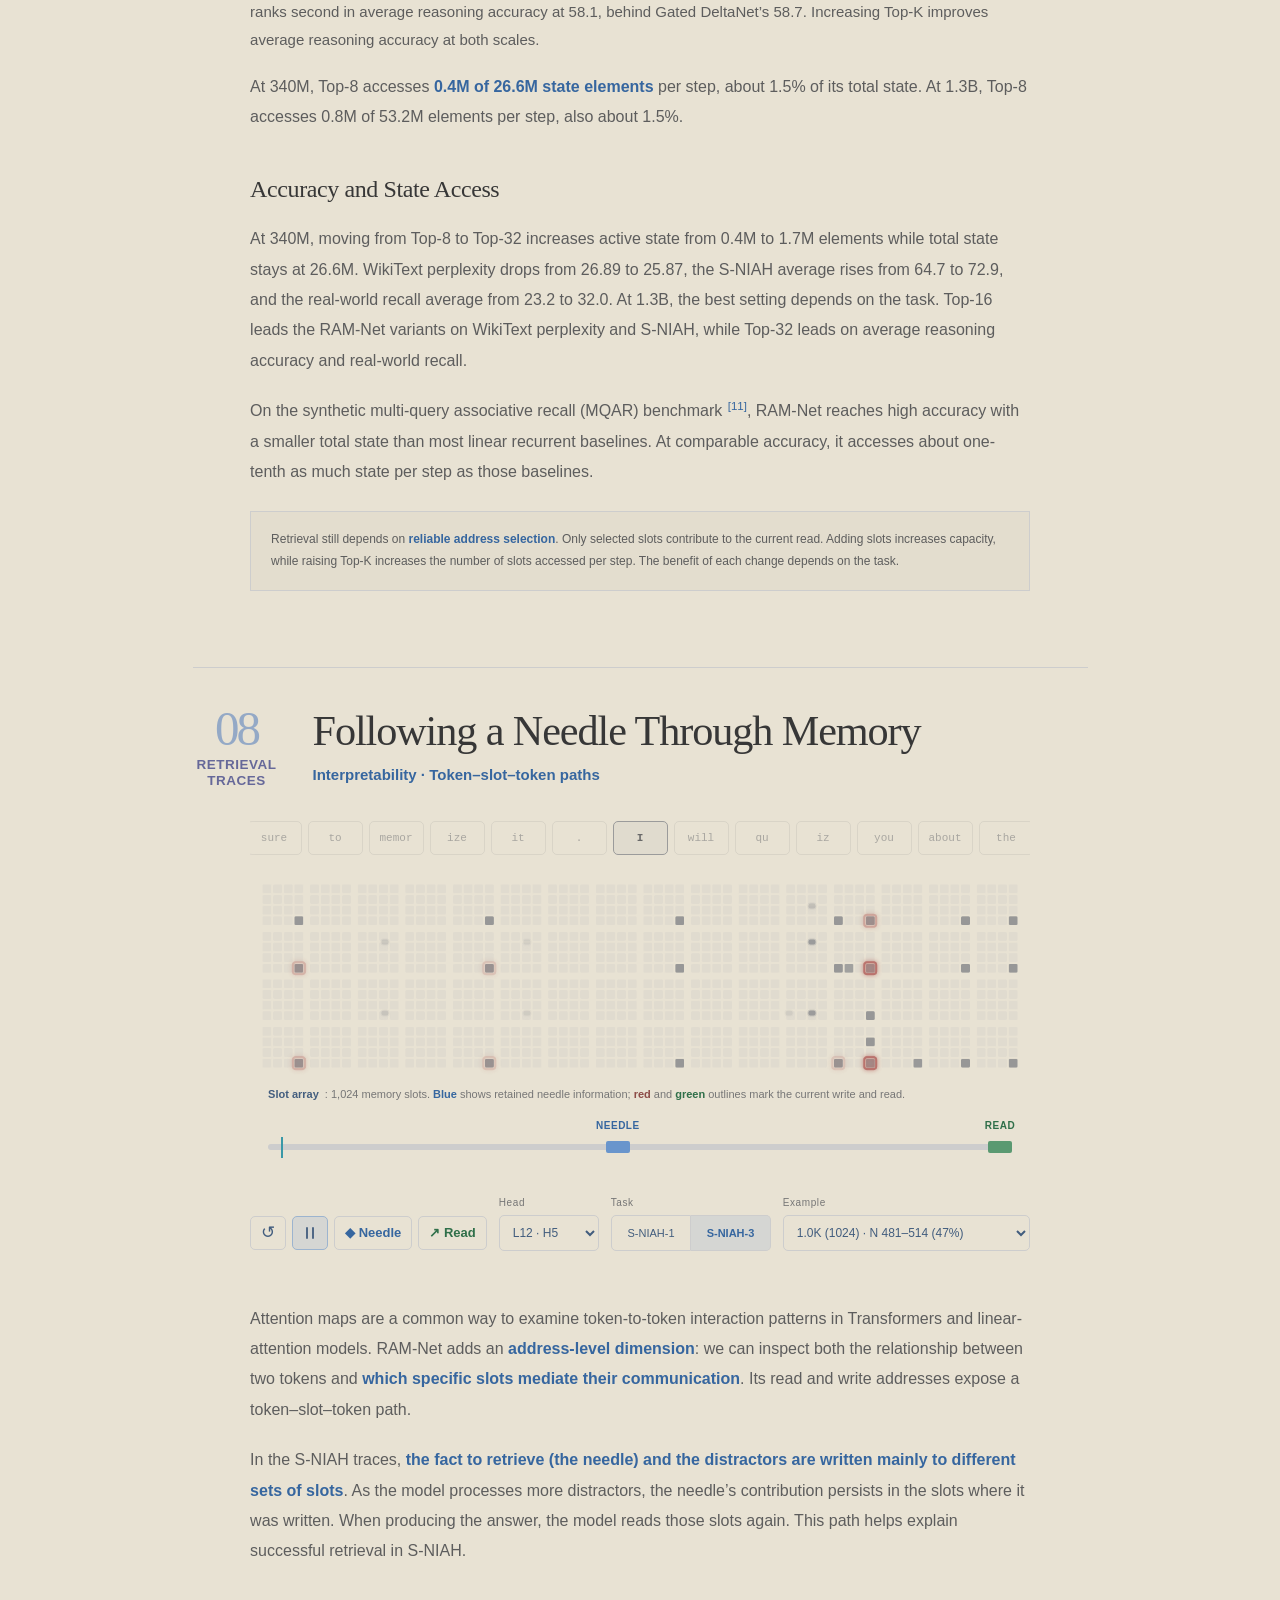
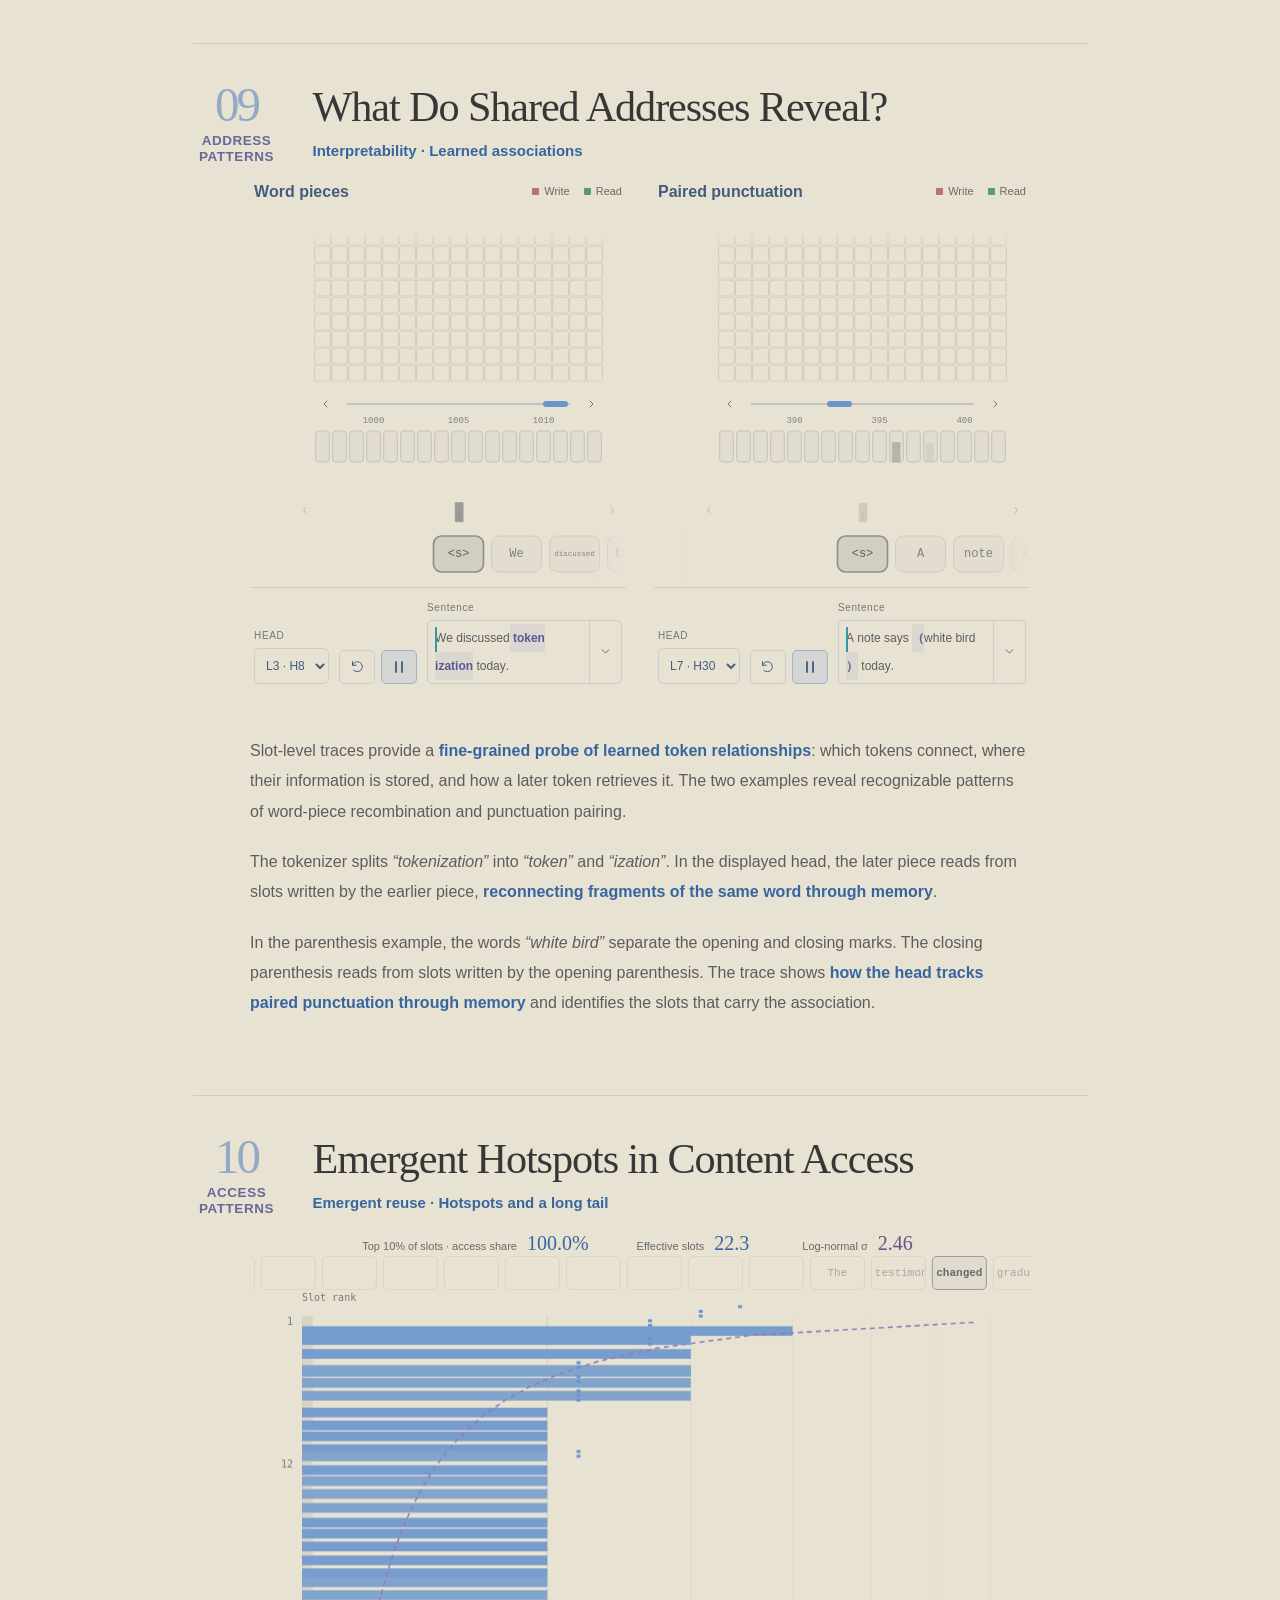
==== commit 1eed944f: "improve text" ====
--- a/index.html
+++ b/index.html
@@ -13,13 +13,13 @@
     if (location.hash) history.replaceState(history.state, '', location.pathname + location.search);
   </script>
   <script src="assets/palette.js?v=logo-grid-20261028" data-palette="data/palette.json?v=decoding-20261126"></script>
-  <script defer src="assets/translations-zh.js?v=decoding-20261126"></script><script defer src="assets/i18n.js?v=copy-review-20261126"></script>
+  <script defer src="assets/translations-zh.js?v=editorial-20261126"></script><script defer src="assets/i18n.js?v=copy-review-20261126"></script>
   <script defer src="assets/animation-runtime.js?v=i18n-20261008"></script><script defer src="assets/exhibit-markup.js?v=copy-review-20261126b"></script>
   <script defer src="data/probes/niah_traces.js"></script><script defer src="data/probes/niah_slot_maps.js"></script><script defer src="data/probes/head_traces.js"></script>
   <script defer src="assets/stage-timeline.js?v=i18n-20261008"></script>
   <script defer src="animations/hardware.js?v=fixed-input-cadence-20261029"></script>
   <script defer src="animations/attn_cmp.js?v=copy-review-20261126b"></script><script defer src="animations/ramnet_arch.js?v=i18n-20261008"></script><script defer src="animations/product_softmax.js?v=i18n-20261008"></script><script defer src="animations/cape.js?v=i18n-20261008"></script><script defer src="animations/gsu.js?v=copy-review-20261126b"></script><script defer src="animations/cal_pipeline.js?v=results-fit-20261125"></script><script defer src="animations/niah_probe.js?v=cycle-20s-20261028"></script><script defer src="animations/head_probe.js?v=head-controls-20261016"></script>
-  <script defer src="animations/slot_usage.js?v=log-normal-20261028"></script><script defer src="assets/exhibit-host.js?v=i18n-20261008"></script><script defer src="assets/site.js?v=stable-touch-layout-20261125"></script><script defer src="assets/hero.js"></script><script defer src="assets/section-scroll.js?v=touch-reading-20261125"></script><script defer src="data/experiments.js?v=decoding-20261126"></script><script defer src="assets/experiments.js?v=decoding-arrow-20261126b"></script><script defer src="assets/reading-position.js?v=section-alignment-20260930"></script>
+  <script defer src="animations/slot_usage.js?v=log-normal-20261028"></script><script defer src="assets/exhibit-host.js?v=i18n-20261008"></script><script defer src="assets/site.js?v=stable-touch-layout-20261125"></script><script defer src="assets/hero.js"></script><script defer src="assets/section-scroll.js?v=touch-reading-20261125"></script><script defer src="data/experiments.js?v=metric-labels-20261126"></script><script defer src="assets/experiments.js?v=metric-labels-20261126"></script><script defer src="assets/reading-position.js?v=section-alignment-20260930"></script>
 </head>
 <body id="top">
 <a class="skip-link" href="#memory">Skip to the paper</a>
@@ -31,7 +31,7 @@
   <div class="eyebrow">Sequence modeling · Efficient attention</div>
   <div class="hero-grid"><div>
     <h1 id="paper-title">RAM-Net<span>Linear-Time Sequence Modeling<br>with Sparsely Addressable State</span></h1>
-    <p class="hero-deck">A larger fixed-size state, accessed a few slots at a time.</p>
+    <p class="hero-deck">RAM-Net keeps a large, fixed-size memory and reads and writes only a few slots per step.</p>
     <div class="hero-actions"><a class="button-link primary" href="#memory">Explore the method <span aria-hidden="true">↓</span></a><a class="text-link" href="#results">See the results ↗</a></div>
     <div class="hero-resources" role="group" aria-label="Paper and project resources">
       <a class="resource-link" href="https://arxiv.org/abs/2602.11958" target="_blank" rel="noopener noreferrer" aria-label="Read the paper on arXiv (opens in a new tab)"><img class="resource-logo" src="assets/icons/arxiv.svg" width="16" height="16" alt="">arXiv <span aria-hidden="true">↗</span></a>
@@ -75,7 +75,7 @@
 <p>Full attention <a class="cite" href="#ref-1">[1]</a> keeps one key–value entry per token and compares each query against all of them, so both costs grow with sequence length.
 KV compression, such as KV cache quantization and MLA, reduces cache storage per token. Sparse attention reads fewer positions per step. In both cases, the cache typically grows with sequence length.</p>
 <p>Mainstream linear attention <a class="cite" href="#ref-2">[2]</a> compresses history into a fixed-size state.
-Each step still reads and writes the entire state, so tokens interfere within the same state, and increasing its size also increases per-step access.</p>
+In most designs, each step reads and writes the entire state. Tokens share that state and can interfere with one another. A larger state also costs more to access per step.</p>
 <p>RAM-Net divides this fixed-size state into many addressable slots, and each step reads and writes only a few selected ones.
 Tokens interfere only where their slot accesses overlap. With the same Top-K, adding slots increases capacity without increasing per-step access.</p>
 </div><div class="comparison-table" role="region" aria-label="Comparison of memory mechanisms" tabindex="0"><table>
@@ -103,14 +103,14 @@
 <p>For each token, learned projections produce three vectors: a <strong>key</strong> to select write slots, a <strong>query</strong> to select read slots, and a <strong>value</strong> to store.
 Three components connect these inputs to the slot memory:</p>
 <ol class="stage-list">
-<li><strong>Address Decoder:</strong> Product Softmax turns compact groups of scores into slot weights. Top-<span class="math"><i>K</i></span> retains the <strong class="text-highlight">integer addresses and weights</strong> of the <span class="math"><i>K</i></span> highest-weight slots.
-The key defines the write access; the query defines the read access.</li>
-<li><strong>Cyclic Address Positional Embedding (CAPE):</strong> shifts the decoded read and write indices according to token position, without changing their weights.
-Applied to some heads, it makes read–write matching depend on <strong class="text-highlight">relative position</strong>; the remaining heads retain content-only addressing.</li>
-<li><strong>Gated Sparse Update (GSU):</strong> takes the value and the write weights, then <strong class="text-highlight">forgets and updates only the selected write slots</strong>.
-Each selected slot updates independently; all unselected slots stay unchanged.</li>
+<li><strong>Address Decoder.</strong> Product Softmax converts one group of scores per address digit into weights over slots. Top-<span class="math"><i>K</i></span> keeps the <strong class="text-highlight">integer addresses and weights</strong> of the <span class="math"><i>K</i></span> highest-weight slots.
+The decoder uses the key for content-based writes and the query for content-based reads.</li>
+<li><strong>Cyclic Address Positional Embedding (CAPE).</strong> On heads that use CAPE, token position shifts the decoded read and write addresses while preserving their weights.
+Read–write matching on these heads depends on both content and <strong class="text-highlight">relative position</strong>. The other heads use content alone.</li>
+<li><strong>Gated Sparse Update (GSU).</strong> GSU uses the incoming value and write weights to <strong class="text-highlight">update only the slots selected for writing</strong>.
+Each of these slots independently controls how much history to retain and how much new content to incorporate.</li>
 </ol>
-<p>After the update, the read weights combine the selected slots into an output, which is normalized, gated, and projected.
+<p>After the update, the model takes a weighted sum of the contents of the slots selected for reading, then normalizes, gates, and projects the result.
 The Address Decoder and CAPE determine where information is read and written, while GSU determines what each selected write slot retains and updates.
 The figure illustrates 32 slots with Top-4 access; Sections 3, 4, and 5 explain the three components in detail.</p>
 <p>Together, these components decouple memory capacity from the per-step access budget.
@@ -141,7 +141,7 @@
 </div>
 <ol class="stage-list">
 <li><strong class="text-highlight">Normalize each digit:</strong> apply a softmax to each sub-vector to obtain its digit distribution. The temperature <span class="math">τ &gt; 0</span> controls how sharply each digit selects among its possible values.</li>
-<li><strong class="text-highlight">Multiply across digits:</strong> a slot's probability is the product of the probabilities of its digits.</li>
+<li><strong class="text-highlight">Multiply across digits:</strong> a slot’s probability is the product of the probabilities of its digits.</li>
 <li><strong class="text-highlight">Keep only Top-K:</strong> the truncation operator <span class="math">𝒯<sub><i>K</i></sub></span> retains the <span class="math"><i>K</i></span> largest probabilities and sets all others to zero, without renormalizing the retained weights. The result <span class="math">𝒟<sub><i>K</i>,<i>U</i></sub>(<b>k</b><sub><i>t</i></sub>)</span> is the sparse address decoded from the key; the query is decoded into a read address in the same way.</li>
 </ol>
 <p>The slot count <span class="math">|𝒜| = <i>d<sub>p</sub></i><sup><i>U</i></sup></span> grows exponentially with the number of digits <span class="math"><i>U</i></span>, while the key and query dimension <span class="math"><i>d<sub>k</sub></i> = <i>U d<sub>p</sub></i></span> grows only linearly, so <strong class="text-highlight"><span class="math"><i>U d<sub>p</sub></i></span> scores suffice to address all <span class="math">|𝒜|</span> slots</strong>.
@@ -154,13 +154,13 @@
 Each digit has <span class="math"><i>d<sub>p</sub></i></span> possible values; combining one value from each of the <span class="math"><i>U</i></span> groups forms a complete address.
 The product of those digit probabilities gives the weight of that address.</p>
 <h3>Multilevel Decision Tree</h3>
-<p>Addresses form a <strong class="text-highlight">prefix tree</strong>: each node is a partial address, with <span class="math"><i>d<sub>p</sub></i></span> branches for the next digit.
+<p>This decision tree is a <strong class="text-highlight">prefix tree</strong>. Each internal node represents an address prefix, with one branch for each of the <span class="math"><i>d<sub>p</sub></i></span> possible values of the next digit.
 At each level, one score group supplies the branch probabilities, so <strong class="text-highlight">multiple choices can carry weight simultaneously</strong>.
-A complete path identifies one slot, weighted by the product of its branch probabilities.</p>
+Each leaf represents a complete slot address. Its weight is the product of the branch probabilities along the path.</p>
 <h3>Joint Distribution</h3>
 <p>Product Softmax defines a <strong class="text-highlight"><span class="math"><i>U</i></span>-dimensional joint distribution</strong>, with <span class="math"><i>d<sub>p</sub></i></span> possible values along each axis.
-Each normalized score group supplies one axis's marginal distribution; multiplying these independent factors gives the probability at every grid point.
-A peaked factor concentrates weight on a slice of the space; combining factors focuses it at the slices' intersections.
+Each normalized score group supplies one axis’s marginal distribution; multiplying these independent factors gives the probability at every grid point.
+A peaked factor concentrates weight on a slice of the space; combining factors focuses it at the slices’ intersections.
 The figure shows <span class="math"><i>U</i> = <i>d<sub>p</sub></i> = 4</span>.</p>
 <h3>Regroupable Address</h3>
 <p>Several digits can be <strong class="text-highlight">jointly encoded as one larger address digit</strong>: a group of <span class="math"><i>m</i></span> digits has <span class="math"><i>d<sub>p</sub></i><sup><i>m</i></sup></span> possible values.
@@ -175,7 +175,7 @@
 These are <strong class="text-highlight">five equivalent views of the same Product Softmax distribution</strong>, each useful in a different setting.</p>
 <p>The tree view supports <strong class="text-highlight">exact Top-<span class="math"><i>K</i></span> pruning</strong>: keep the <span class="math"><i>K</i></span> strongest prefixes at each level, evaluating at most <span class="math"><i>K d<sub>p</sub></i></span> candidates per level without constructing the full slot distribution.
 The joint view explains <strong class="text-highlight">gradient broadcast</strong>: learning at one slot updates axis factors that are shared by many other slots.
-The waveform view explains <strong class="text-highlight">CAPE's shift equivalence</strong>: circularly shifting the full distribution is equivalent to shifting every factor waveform by the same amount before multiplying them.</p>
+The waveform view explains <strong class="text-highlight">CAPE’s shift equivalence</strong>: circularly shifting the full distribution is equivalent to shifting every factor waveform by the same amount before multiplying them.</p>
 </div></section>
 <section class="paper-section" id="position" aria-labelledby="heading-position"><div class="section-opening">
 <div class="section-heading"><div class="section-kicker"><span class="section-number">04</span><span class="section-name"><span class="section-name-text">CAPE</span></span></div><div><h2 id="heading-position">Position-Aware Addressing</h2><p class="section-subtitle">Relative position</p></div></div>
@@ -186,14 +186,14 @@
 </div>
 <div class="prose">
 <p>Without a position-dependent shift, Product Softmax maps identical keys or queries to the same absolute slot addresses.
-Cyclic Address Positional Embedding (CAPE) makes <strong class="text-highlight">read–write matching depend on relative position</strong> as well as content. This lets a read distinguish the same content at different distances.</p>
+Cyclic Address Positional Embedding (CAPE) makes read–write matching depend on both <strong class="text-highlight">content and relative position</strong>.</p>
 <p>At token position <span class="math"><i>t</i></span>, CAPE shifts each decoded address by <span class="math">−<i>t</i></span>, keeping its weight unchanged.
-It shifts the read and write indices, not the stored content. The modulo operation wraps addresses around the finite slot array.</p>
+Only the addresses shift. The stored content stays in place, and addresses wrap around the slot array.</p>
 <p>A write at position <span class="math"><i>s</i></span> is shifted by <span class="math">−<i>s</i></span>, while a read at <span class="math"><i>t</i></span> is shifted by <span class="math">−<i>t</i></span>.
-Their overlap therefore depends on content and <strong class="text-highlight">the relative distance <span class="math"><i>t</i> − <i>s</i></span></strong>, rather than on the two absolute positions separately.
+For a given key and query, their overlap depends on <strong class="text-highlight">the relative distance <span class="math"><i>t</i> − <i>s</i></span> modulo the number of slots</strong>. Distances one full turn apart produce the same alignment.
 Like rotary position embeddings (RoPE), CAPE introduces relative position, but through address shifts rather than rotations of keys and queries. The physical accesses still use integer slot addresses.</p>
-<p>Because this is only an index permutation, each read or write still accesses <span class="math"><i>K</i></span> slots.
-RAM-Net combines CAPE heads for relative-position patterns with heads without positional encoding (NoPE) for associations independent of distance.
+<p>Because this is a permutation of slot addresses, each read or write still accesses <span class="math"><i>K</i></span> slots.
+RAM-Net combines CAPE heads for relative-position patterns with heads without positional embeddings (NoPE) for associations independent of distance.
 Both keep the same sparse access budget.</p>
 </div></section>
 <section class="paper-section" id="update" aria-labelledby="heading-update"><div class="section-opening">
@@ -204,11 +204,11 @@
 </figure>
 </div>
 <div class="prose">
-<p>Gated Sparse Update (GSU) performs <strong class="text-highlight">per-slot test-time training (TTT)</strong> <a class="cite" href="#ref-3">[3]</a>: each addressed slot acts as an online learner, moving its stored content toward the incoming value with one gradient step.
-Its local objective is <span class="math">ℓ<sub><i>t</i></sub>(<b>s</b>) = ½‖<b>s</b> − <b>v</b><sub><i>t</i></sub>‖<sup>2</sup></span>, with a learning rate adapted to the slot's history and the current input.</p>
+<p>Gated Sparse Update (GSU) performs <strong class="text-highlight">per-slot test-time training (TTT)</strong> <a class="cite" href="#ref-3">[3]</a>: each slot selected for writing acts as an online learner, moving its stored content toward the incoming value with one gradient step.
+Its local objective is <span class="math">ℓ<sub><i>t</i></sub>(<b>s</b>) = ½‖<b>s</b> − <b>v</b><sub><i>t</i></sub>‖<sup>2</sup></span>, with a learning rate adapted to the slot’s history and the current input.</p>
 <p>A forgetting gate over the entire state would touch every slot at every step, defeating sparse access.
-GSU instead forgets and learns only at the selected slots, leaving all others exactly unchanged. Each slot balances retaining its own history against adopting new information.</p>
-<p>Each slot <span class="math"><i>a</i></span> maintains a content vector <span class="math"><b>s</b><sub><i>t</i></sub>[<i>a</i>]</span> and a scalar <strong class="text-highlight">slot mass</strong> <span class="math"><i>m</i><sub><i>t</i></sub>[<i>a</i>]</span>. The mass is the accumulated write weight the slot has retained. For the same incoming write weight, greater mass lowers the learning rate and moves the stored content less toward the new value.
+GSU applies forgetting and learning only to slots selected for writing. Each one balances its own history against the incoming value. All other slots keep their contents and mass unchanged.</p>
+<p>Each slot <span class="math"><i>a</i></span> maintains a content vector <span class="math"><b>s</b><sub><i>t</i></sub>[<i>a</i>]</span> and a scalar <strong class="text-highlight">slot mass</strong> <span class="math"><i>m</i><sub><i>t</i></sub>[<i>a</i>]</span>. Mass measures the accumulated write weight retained in the slot and gives its contents inertia. For the same incoming write weight, more retained mass means a smaller learning rate and a smaller change in content.
 Given the current write weight <span class="math"><i>w</i><sub><i>t</i></sub>[<i>a</i>]</span> and value <span class="math"><b>v</b><sub><i>t</i></sub></span>, the complete update is:</p>
 <div class="equation" role="group" aria-label="Gated sparse update equations">
 <img class="equation-image" src="assets/figures/gsu-equation.svg" alt="Gated sparse update equations">
@@ -216,15 +216,15 @@
 <p>Read the equations from top to bottom, in the same order as the animation:</p>
 <ul class="equation-notes">
 <li><strong class="text-highlight">Retention (<span class="math">λ</span>):</strong> starts from <span class="math">1 − <i>w</i><sub><i>t</i></sub>[<i>a</i>]</span>, so a stronger write retains less historical mass. The input-dependent modulator <span class="math">γ<sub><i>t</i></sub></span> adjusts this baseline in logit space: a larger <span class="math">γ</span> means more forgetting. A learned projection produces one <span class="math">γ</span> per token and head, shared across slots.</li>
-<li><strong class="text-highlight">Slot mass (<span class="math"><i>m</i></span>):</strong> keep a fraction <span class="math">λ<sub><i>t</i></sub>[<i>a</i>]</span> of the previous mass, then add the current write weight. Forgetting reduces the slot's inertia, allowing it to learn new content faster.</li>
+<li><strong class="text-highlight">Slot mass (<span class="math"><i>m</i></span>):</strong> keep a fraction <span class="math">λ<sub><i>t</i></sub>[<i>a</i>]</span> of the previous mass, then add the current write weight. Stronger forgetting leaves less mass from earlier writes, so the same new write moves the content further.</li>
 <li><strong class="text-highlight">Learning rate (<span class="math">η</span>):</strong> divide the current write weight by the sum of the updated slot mass and a small <span class="math">ε</span> for numerical stability. A stronger write increases the step, while more retained history reduces it.</li>
 <li><strong class="text-highlight">Content (<span class="math">s</span>):</strong> move an <span class="math">η</span> fraction of the way from the current content toward <span class="math"><b>v</b><sub><i>t</i></sub></span>. A small <span class="math">η</span> preserves history; an <span class="math">η</span> near 1 lets the new value dominate.</li>
 </ul>
 <p>As a result, GSU has three properties:</p>
 <ol class="stage-list">
-<li><strong class="text-highlight">Exact sparsity:</strong> for an unselected slot, <span class="math"><i>w</i><sub><i>t</i></sub>[<i>a</i>] = 0</span> gives <span class="math">λ<sub><i>t</i></sub>[<i>a</i>] = 1</span> and <span class="math">η<sub><i>t</i></sub>[<i>a</i>] = 0</span>, so both its content and mass stay unchanged. Writes from different tokens interact only at the slots they jointly address.</li>
-<li><strong class="text-highlight">Bounded content:</strong> since <span class="math">η<sub><i>t</i></sub>[<i>a</i>] ∈ [0, 1)</span>, each update is a convex combination of the previous content and <span class="math"><b>v</b><sub><i>t</i></sub></span>, keeping the slot's content on the same scale as the input values, regardless of how many writes it receives.</li>
-<li><strong class="text-highlight">Adaptive learning rate:</strong> the current write weight and historical mass set each slot's learning rate, while <span class="math">γ<sub><i>t</i></sub></span> adjusts retention for the current token and head. As <span class="math">γ<sub><i>t</i></sub> → −∞</span>, the slot approaches a write-weighted running average; as <span class="math">γ<sub><i>t</i></sub> → +∞</span>, each write nearly overwrites the slot. The model learns when to preserve history and when to adapt quickly.</li>
+<li><strong class="text-highlight">Exact sparsity:</strong> for a slot not selected for writing, <span class="math"><i>w</i><sub><i>t</i></sub>[<i>a</i>] = 0</span> gives <span class="math">λ<sub><i>t</i></sub>[<i>a</i>] = 1</span> and <span class="math">η<sub><i>t</i></sub>[<i>a</i>] = 0</span>, so both its content and mass stay unchanged. Writes from different tokens interact only at the slots they jointly address.</li>
+<li><strong class="text-highlight">Bounded content:</strong> since <span class="math">η<sub><i>t</i></sub>[<i>a</i>] ∈ [0, 1)</span>, each update is a convex combination of the previous content and <span class="math"><b>v</b><sub><i>t</i></sub></span>, keeping the slot’s content on the same scale as the input values, regardless of how many writes it receives.</li>
+<li><strong class="text-highlight">Adaptive learning rate:</strong> the current write weight and historical mass set each slot’s learning rate, while <span class="math">γ<sub><i>t</i></sub></span> adjusts retention for the current token and head. As <span class="math">γ<sub><i>t</i></sub> → −∞</span>, the slot approaches a write-weighted running average; as <span class="math">γ<sub><i>t</i></sub> → +∞</span>, each write nearly overwrites the slot. The model learns when to preserve history and when to adapt quickly.</li>
 </ol>
 </div></section>
 <section class="paper-section" id="execution" aria-labelledby="heading-execution"><div class="section-opening">
@@ -234,23 +234,23 @@
 </figure>
 </div>
 <div class="prose">
-<p>Sparse reads and writes are scattered across memory, which makes them irregular work for a GPU.
+<p>Sparse reads and writes touch scattered locations in memory, giving the GPU an irregular access pattern.
 During training and prefill—the initial processing of a prompt—RAM-Net organizes this work into <strong class="text-highlight">two stages: decode addresses, then execute by slot</strong>.</p>
 <h3>1. Parallel Address Decoding</h3>
 <p>Decode the read and write addresses of all tokens and heads in parallel.
-Each decoder computes the small digit softmaxes in registers, then extends and prunes Top-<span class="math"><i>K</i></span> prefixes one level at a time.
+Each decoder computes one small softmax per address digit in registers, then extends and prunes Top-<span class="math"><i>K</i></span> prefixes one level at a time.
 Log-space sums replace products to avoid numerical underflow. The result is a set of integer slot addresses and their weights, without constructing the full slot distribution.</p>
 <h3>2. Slot-Parallel Execution</h3>
-<p>Turn these addresses into read and write events, <strong class="text-highlight">group them by slot and order them by time</strong>.
+<p>Turn these addresses into read and write events, <strong class="text-highlight">group them by slot, and order each slot’s events by time</strong>.
 Different slots, and the vector dimensions within each slot, run in parallel; events within one slot follow the <strong class="text-highlight">causal order</strong> of the recurrence.
-Each read contributes to its token's output. Slots without events are skipped, so state-update work follows the actual accesses rather than the full memory capacity.</p>
-<p>These two stages organize training and prefill over a whole sequence. Autoregressive decoding handles one token at a time and accesses only that token's selected slots.</p>
+Each read contributes to its token’s output. Slots without events are skipped, so state-update work follows the actual accesses rather than the full memory capacity.</p>
+<p>These two stages organize training and prefill over a whole sequence. Autoregressive decoding handles one token at a time and accesses only that token’s selected slots.</p>
 </div></section>
 <section class="paper-section" id="results" data-cycle-ms="16000" aria-labelledby="heading-results"><div class="section-heading"><div class="section-kicker"><span class="section-number">07</span><span class="section-name"><span class="section-name-text">Results</span></span></div><div><h2 id="heading-results">Quality and State Access</h2><p class="section-subtitle">Evidence &amp; trade-offs</p></div></div>
 <div class="metric-grid" aria-label="Selected experimental results">
 <div class="metric"><strong>0.4<span class="metric-unit">M</span></strong><span>Active state · 340M Top-8</span><small>26.6M total state elements</small></div>
 <div class="metric"><strong>72.9</strong><span>S-NIAH average · 340M Top-32</span><small>Three tasks · 1K–16K contexts</small></div>
-<div class="metric"><strong>15.90</strong><span>Wiki. perplexity · 1.3B Top-16</span><small>Lower is better</small></div>
+<div class="metric"><strong>15.90</strong><span>WikiText perplexity · 1.3B Top-16</span><small>Lower is better</small></div>
 </div>
 <div class="prose results-intro"><p>These tables compare RAM-Net with Transformer++ <a class="cite" href="#ref-4">[4]</a> and the recurrent baselines Gated DeltaNet <a class="cite" href="#ref-6">[6]</a>, DeltaNet <a class="cite" href="#ref-12">[12]</a>, Mamba2 <a class="cite" href="#ref-5">[5]</a>, GLA <a class="cite" href="#ref-7">[7]</a>, GSA <a class="cite" href="#ref-8">[8]</a>, and MoM <a class="cite" href="#ref-13">[13]</a> on language modeling, long-context retrieval, real-world recall, and per-step state access.</p></div>
 <div class="experiment-tabs" role="tablist" aria-label="Experiment results" hidden>
@@ -264,9 +264,9 @@
 <div class="experiment-scroll experiment-fit is-wide" role="region" aria-label="Language Modeling and Reasoning data table">
 <table class="experiment-table" data-benchmark="language" role="table"><caption>Language Modeling and Reasoning — 340M and 1.3B models</caption><thead></thead>
 </table></div>
-<p class="experiment-key">↓ Lower is better. ↑ Higher is better. State sizes are in millions of elements. Active state is measured per step, at 2,048 tokens of context for Transformer++.</p>
+<p class="experiment-key">↓ Lower is better. ↑ Higher is better. State sizes are in millions of elements. Active state counts the state elements accessed per step. Transformer++ state sizes are reported for a 2,048-token context. The reasoning average covers the ten tasks from MMLU through Wino.</p>
 <p class="experiment-key">Within each model size, bold marks the best value in each column and underlining marks the next-best distinct value. Tied values receive the same mark.</p>
-<p>At 340M, RAM-Net Top-32 achieves <strong class="text-highlight">the lowest WikiText perplexity (25.87) and the highest average reasoning accuracy (50.9)</strong>. At 1.3B, Top-16 reaches 15.90 perplexity, close to Gated DeltaNet’s 15.85, and Top-32 ranks second in average reasoning accuracy at 58.1, behind Gated DeltaNet’s 58.7. Increasing Top-K improves average reasoning accuracy at both scales.</p>
+<p>At 340M, RAM-Net Top-32 achieves <strong class="text-highlight">the lowest WikiText perplexity (25.87) and the highest average reasoning accuracy (50.9)</strong>. At 1.3B, Top-16 reaches a WikiText perplexity of 15.90, close to Gated DeltaNet’s 15.85, and Top-32 ranks second in average reasoning accuracy at 58.1, behind Gated DeltaNet’s 58.7. Increasing Top-K improves average reasoning accuracy at both scales.</p>
 </article>
 <article class="experiment-panel" id="experiment-sniah" aria-labelledby="title-sniah">
 <h3 id="title-sniah">S-NIAH: Retrieval Across Context Lengths</h3>
@@ -308,7 +308,7 @@
 </figure>
 </div><div class="prose">
 <p>Attention maps are a common way to examine token-to-token interaction patterns in Transformers and linear-attention models. RAM-Net adds an <strong class="text-highlight">address-level dimension</strong>: we can inspect both the relationship between two tokens and <strong class="text-highlight">which specific slots mediate their communication</strong>. Its read and write addresses expose a token–slot–token path.</p>
-<p>In the S-NIAH traces, <strong class="text-highlight">the fact to retrieve (the needle) and distractor text are written mainly to different slot subsets</strong>. As the model processes subsequent distractors, the needle's contribution persists in those slots; answer-time reads then revisit them. This helps explain successful NIAH retrieval: relevant information is preserved with limited interference from the surrounding text, then accessed again through its addresses.</p>
+<p>In the S-NIAH traces, <strong class="text-highlight">the fact to retrieve (the needle) and the distractors are written mainly to different sets of slots</strong>. As the model processes more distractors, the needle’s contribution persists in the slots where it was written. When producing the answer, the model reads those slots again. This path helps explain successful retrieval in S-NIAH.</p>
 </div></section>
 <section class="paper-section" id="head-probes" aria-labelledby="heading-head-probes"><div class="section-opening">
 <div class="section-heading"><div class="section-kicker"><span class="section-number">09</span><span class="section-name"><span class="section-name-text">Address Patterns</span></span></div><div><h2 id="heading-head-probes">What Do Shared Addresses Reveal?</h2><p class="section-subtitle">Interpretability · Learned associations</p></div></div>
@@ -327,8 +327,8 @@
   <figcaption class="figure-interaction-hint">Switch the head or corpus to compare access concentration<span class="fine-interaction-hint">; hover over a bar to compare cumulative slot and access shares</span>.</figcaption>
 </figure>
 </div><div class="prose">
-<p>The network's content-dependent reads and writes <strong class="text-highlight">spontaneously form hotspots</strong>: many visits converge on a small set of learned content addresses, while many other addresses are visited less often, forming a long tail. Sparse access limits how many slots each step touches; this concentration reflects where the model chooses to route the input content.</p>
-<p>Computer memory accesses often concentrate on <strong class="text-highlight">hot data, with a long tail of rarely accessed locations</strong>. Seeing a similar pattern emerge in learned addressing suggests that <strong class="text-highlight">concentrated reuse may be a common feature of computation</strong>: a broad memory serves diverse needs, while a small subset supplies much of the repeated work.</p>
+<p>As the network selects addresses based on input content, <strong class="text-highlight">hotspots emerge</strong>. A small set of addresses receives a large share of reads and writes, while many others receive few. Top-K limits how many slots each step touches. The concentration comes from the model repeatedly selecting particular addresses across steps.</p>
+<p>Computer memory accesses often concentrate on <strong class="text-highlight">hot data, with a long tail of rarely accessed locations</strong>. Seeing a similar pattern emerge in learned addressing suggests that <strong class="text-highlight">concentrated reuse may be a common feature of computation</strong>: a large memory holds diverse information, while a small set of locations serves many of the repeated accesses.</p>
 <p>This concentration creates an <strong class="text-highlight">opportunity for acceleration through reuse</strong>. Keeping frequently visited state near the execution units can let a small fast memory serve a large share of accesses. A larger, slower backing memory can then provide capacity without serving every operation.</p>
 </div></section>
 <section class="paper-section" id="hardware" aria-labelledby="heading-hardware"><div class="section-opening">
@@ -337,9 +337,9 @@
   <div class="figure-stage"><div class="embedded-exhibit" data-exhibit="hardware" role="group" aria-label="Conceptual hardware: integer addresses, independent slot engines and on-chip SRAM" style="min-height:480px"></div></div>
 </figure>
 </div><div class="prose">
-<p>Two properties point toward efficient hardware: <strong class="text-highlight">independent slot operations and repeated access to hot state</strong>. Explicit integer addresses separate address generation from memory execution, while independent slots provide work that can be issued in parallel.</p>
-<p>Independent slots offer <strong class="text-highlight">multi-issue and local out-of-order execution</strong>, with causal order preserved within each slot. This suggests a design <strong class="text-highlight">between CPU and GPU styles</strong>: simpler dependency control than a general-purpose CPU, with more scheduling freedom than a single lockstep GPU instruction stream.</p>
-<p>The hotspots suggest a way to <strong class="text-highlight">reduce DRAM traffic with local caching</strong>. Frequently reused state can stay in on-chip SRAM, and consecutive operations can retain it in registers. This offers a way to retain a large memory while serving repeated accesses close to the execution units.</p>
+<p>Two properties point toward efficient hardware: <strong class="text-highlight">independent slot operations and repeated access to hot state</strong>. The front end generates integer addresses. The back end uses them to issue reads and writes to different slots in parallel.</p>
+<p>Independent slots offer <strong class="text-highlight">multi-issue and local out-of-order execution</strong>, with causal order preserved within each slot. A processor built this way would sit <strong class="text-highlight">between a CPU and a GPU</strong>. It would need simpler dependency tracking than a general-purpose CPU and could schedule slot operations more freely than a single lockstep GPU instruction stream.</p>
+<p>The hotspots suggest a way to <strong class="text-highlight">reduce DRAM traffic with local caching</strong>. Frequently reused state can stay in on-chip SRAM, and consecutive operations on the same slot can keep its state in registers. This offers a way to retain a large memory while serving repeated accesses close to the execution units.</p>
 </div></section>
 <section class="references" id="references" aria-labelledby="heading-references"><div class="prose">
 <h2 id="heading-references">References</h2>
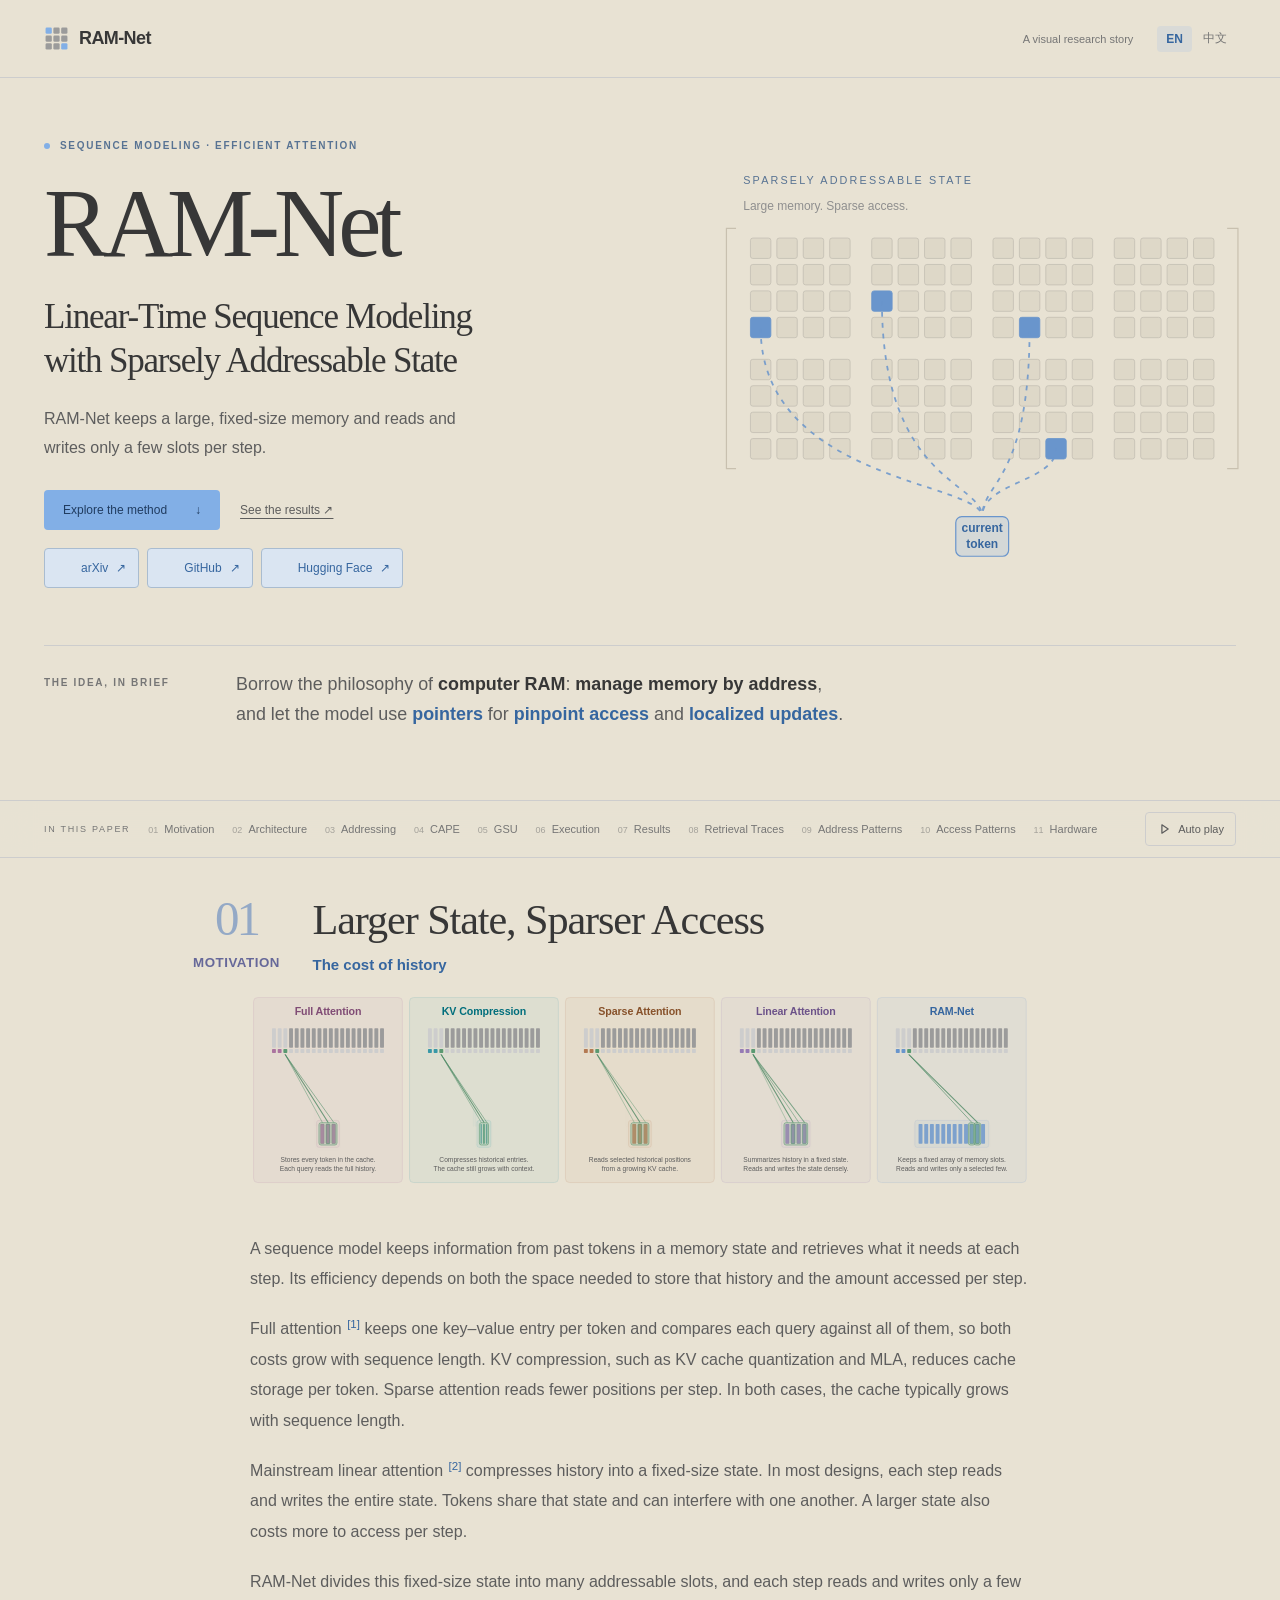
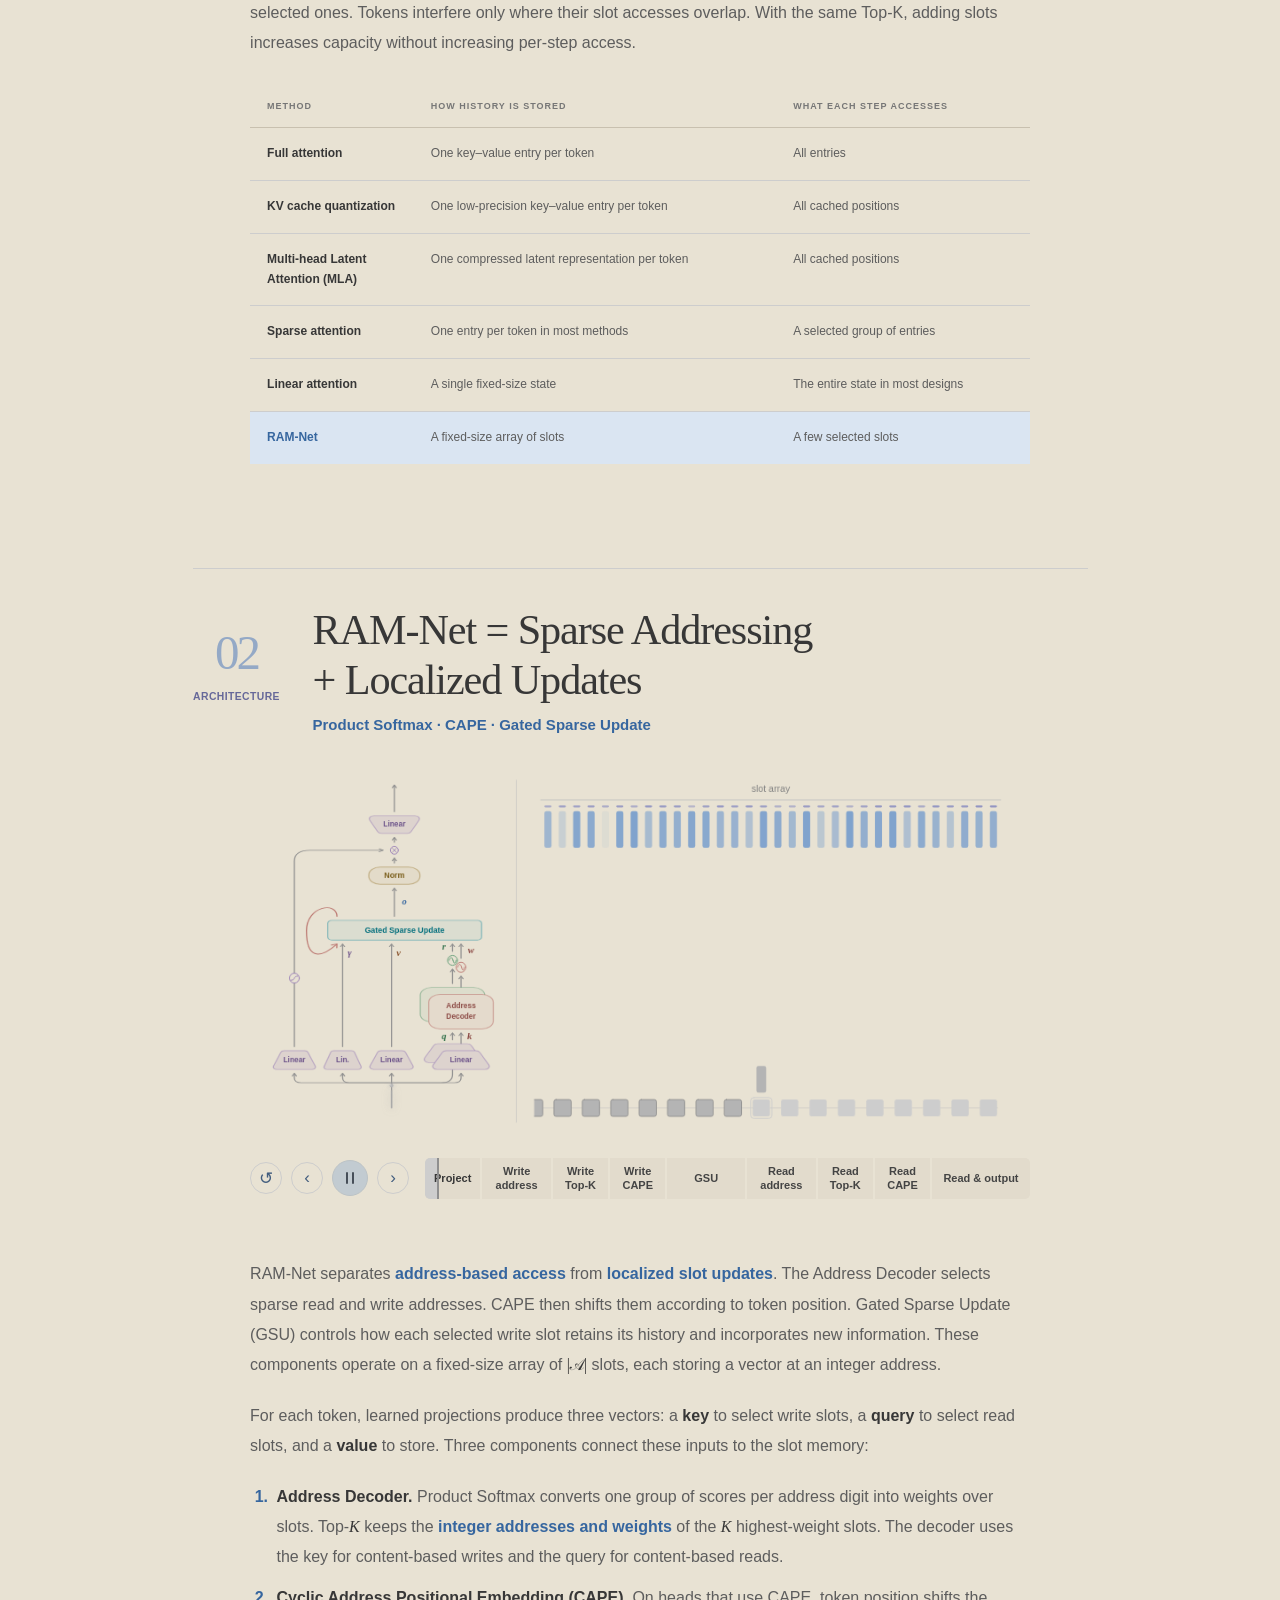
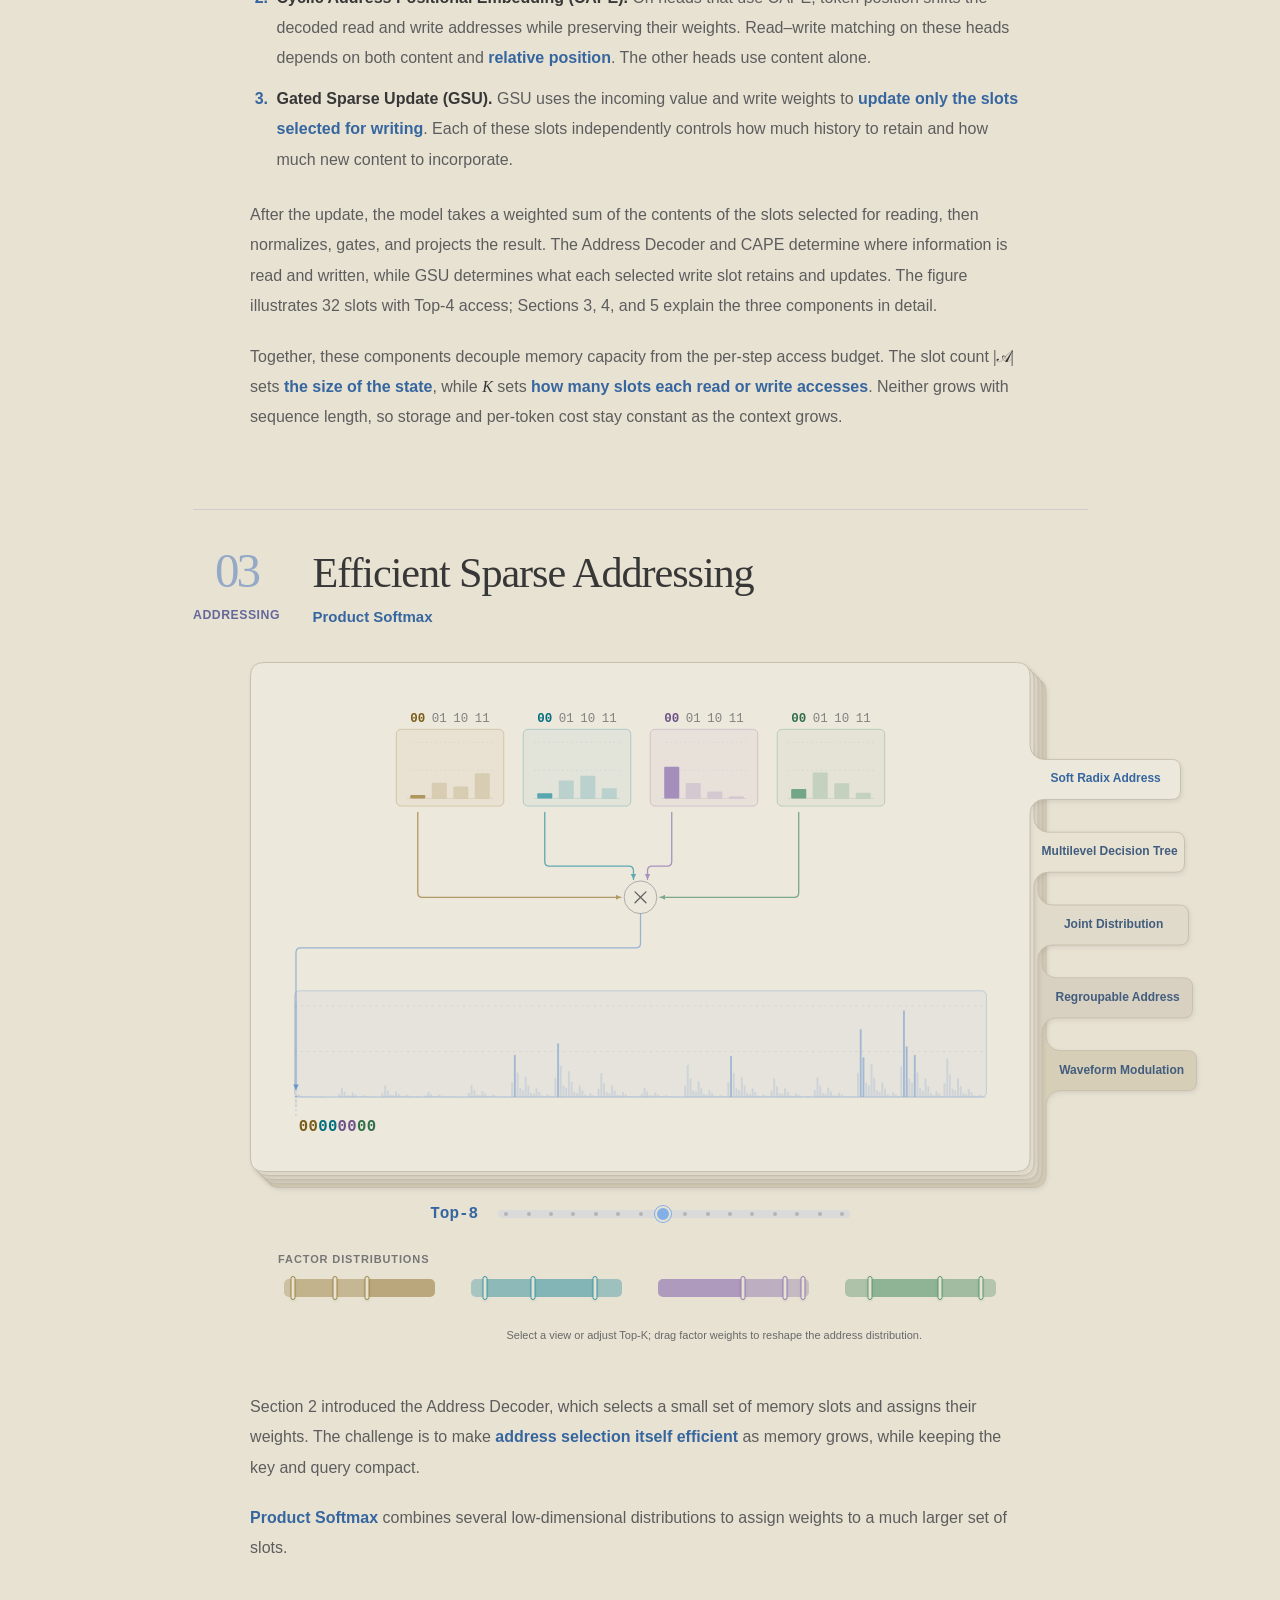
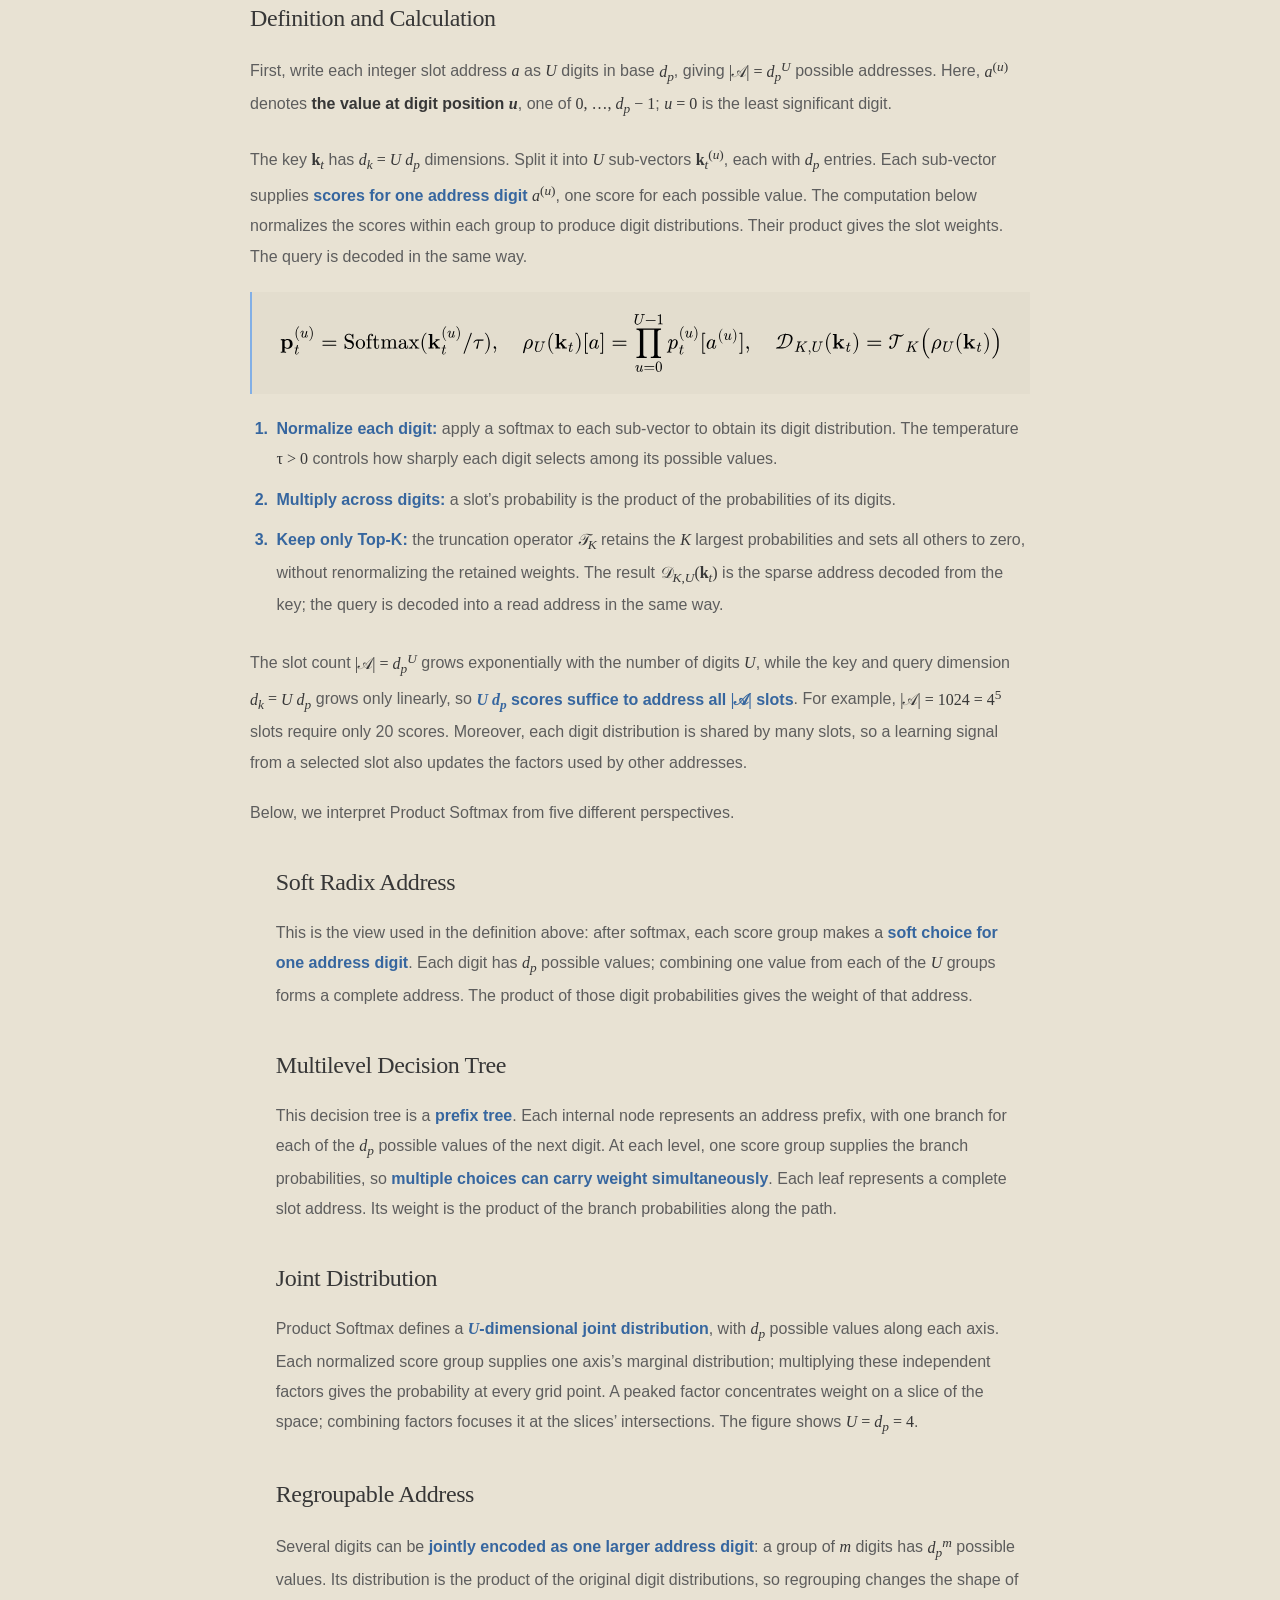
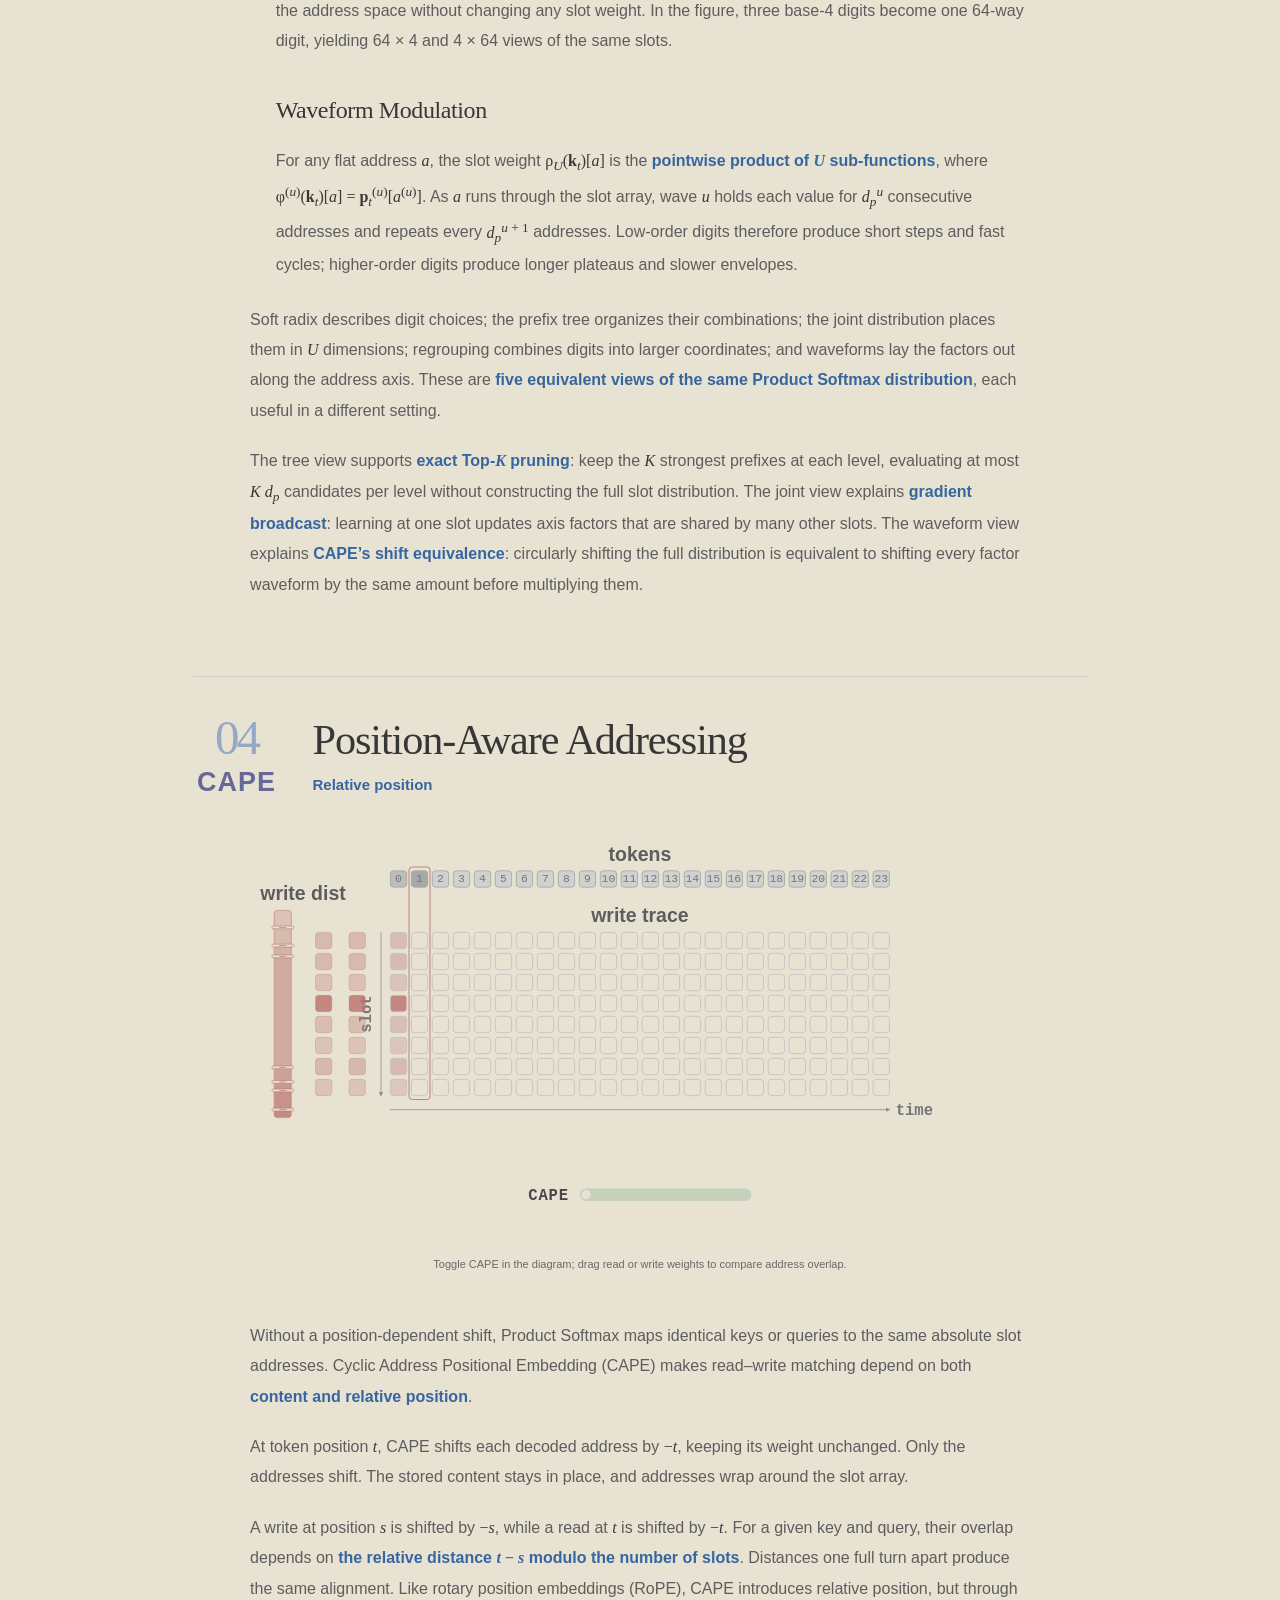
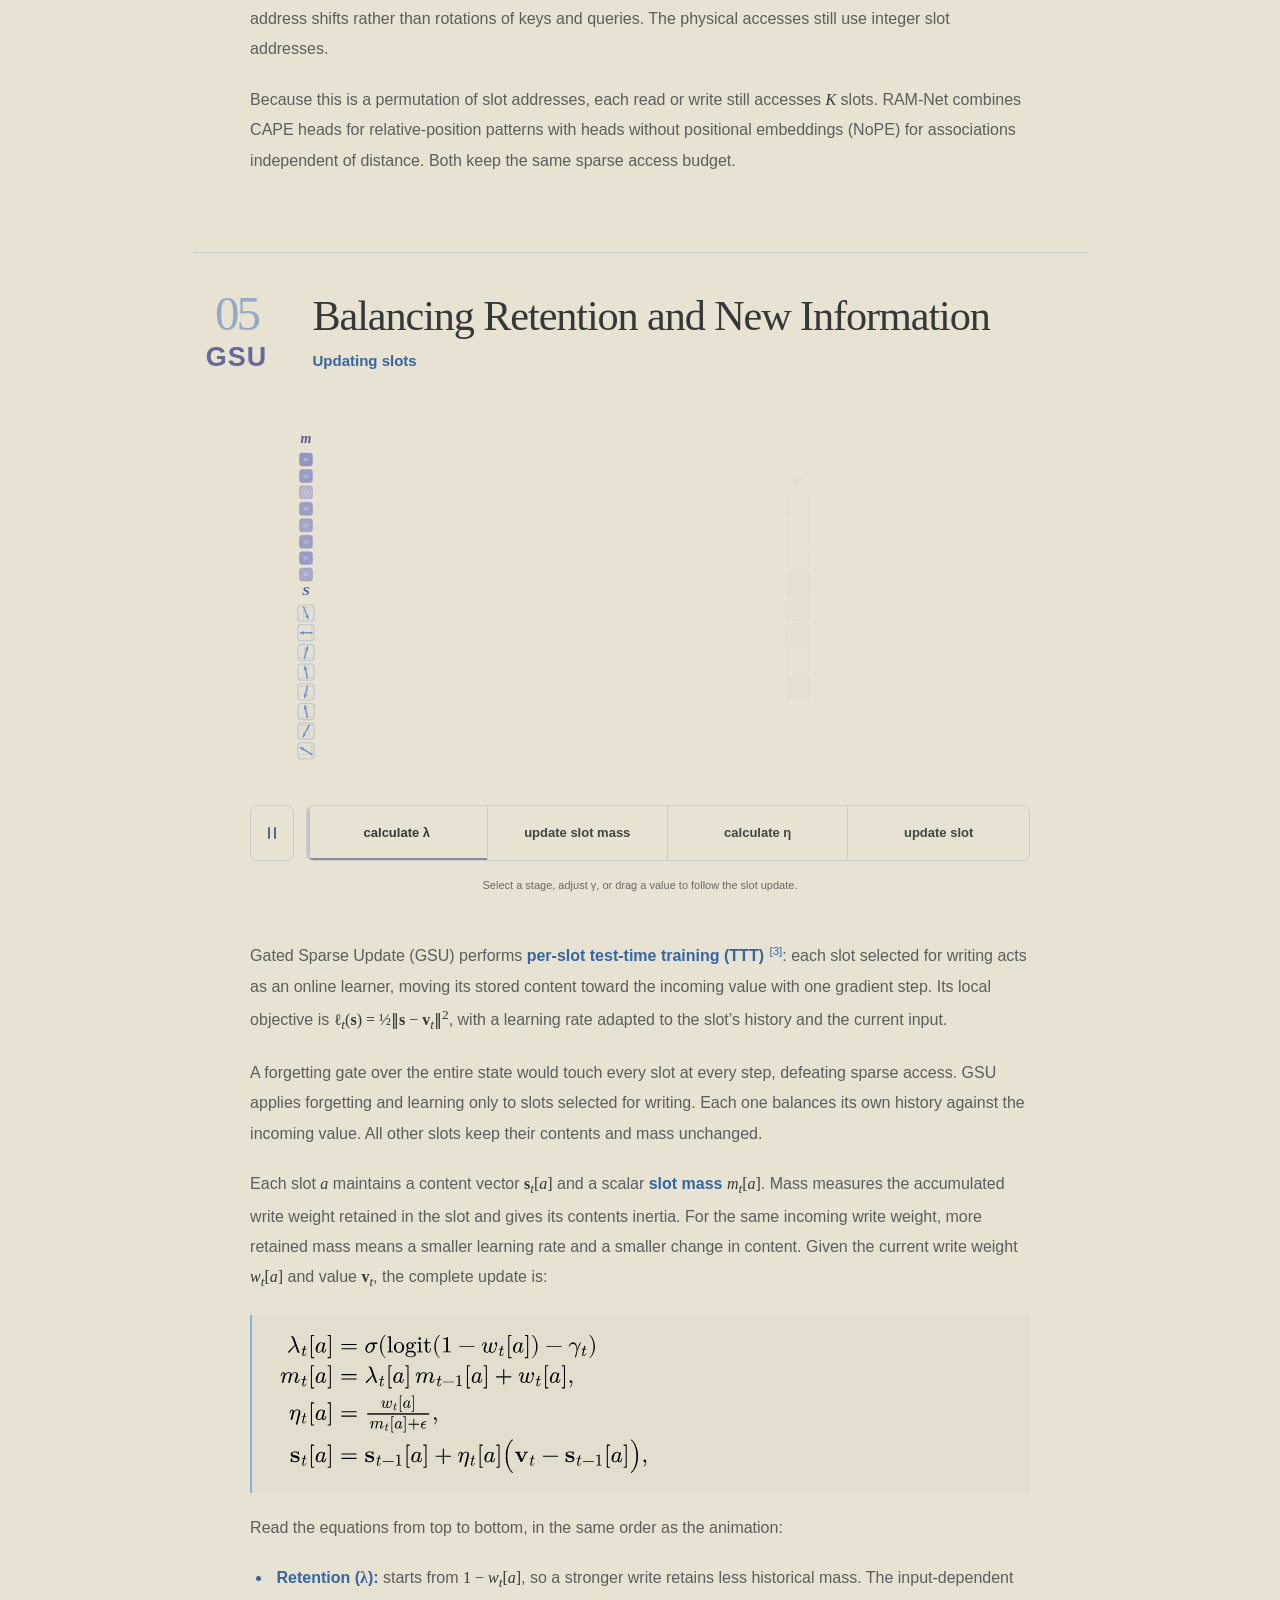
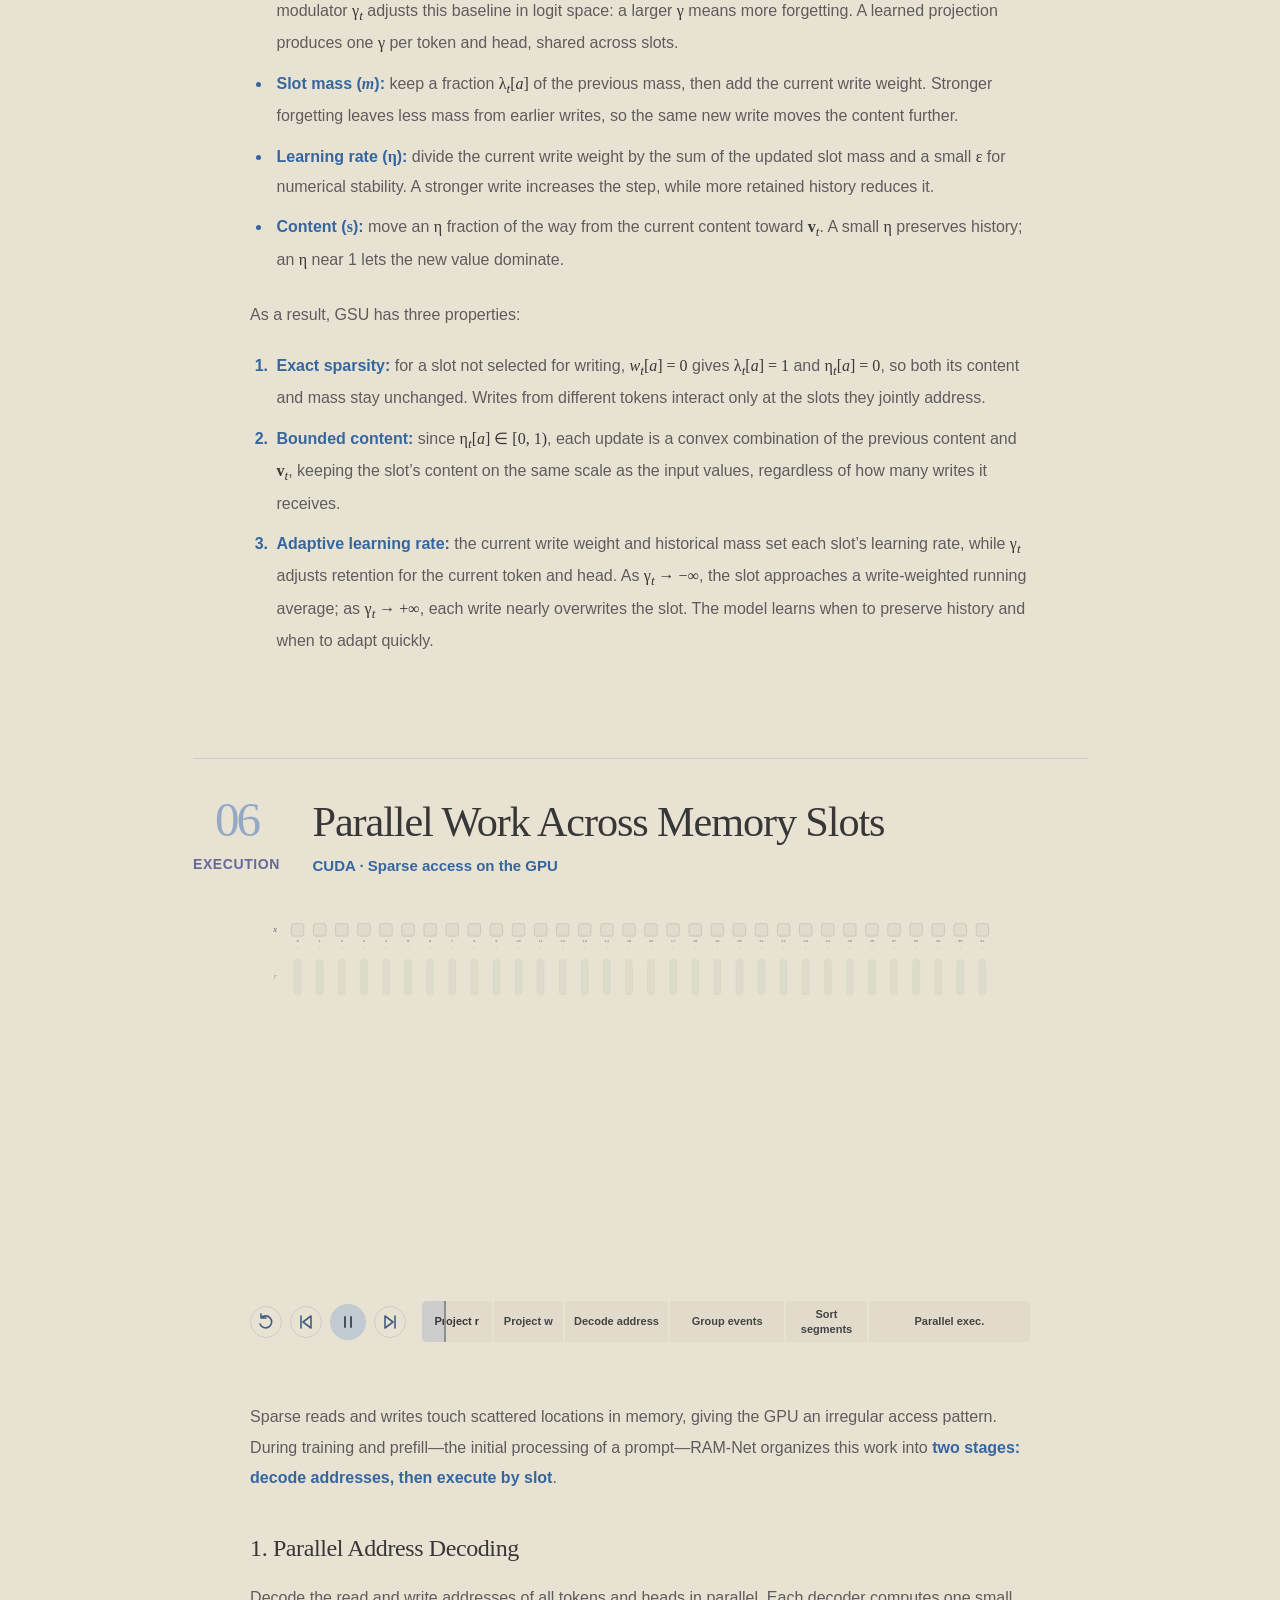
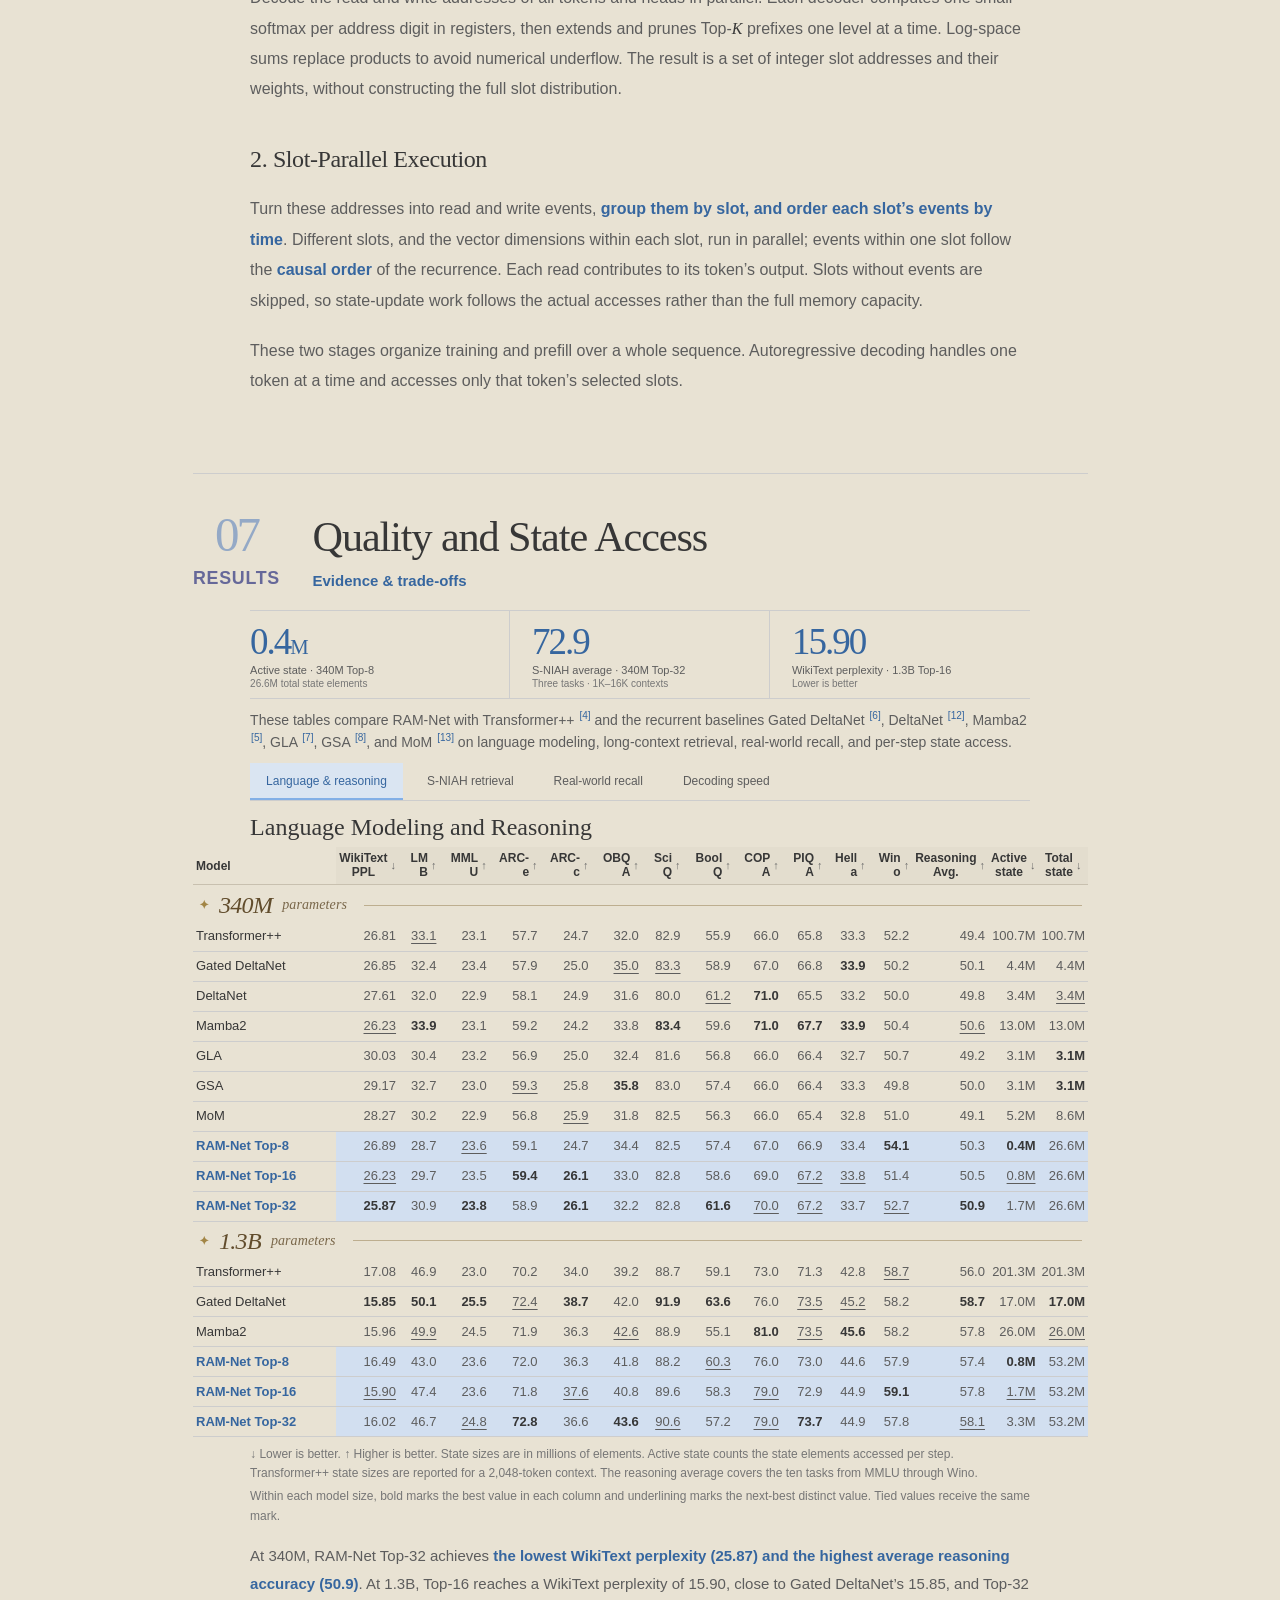
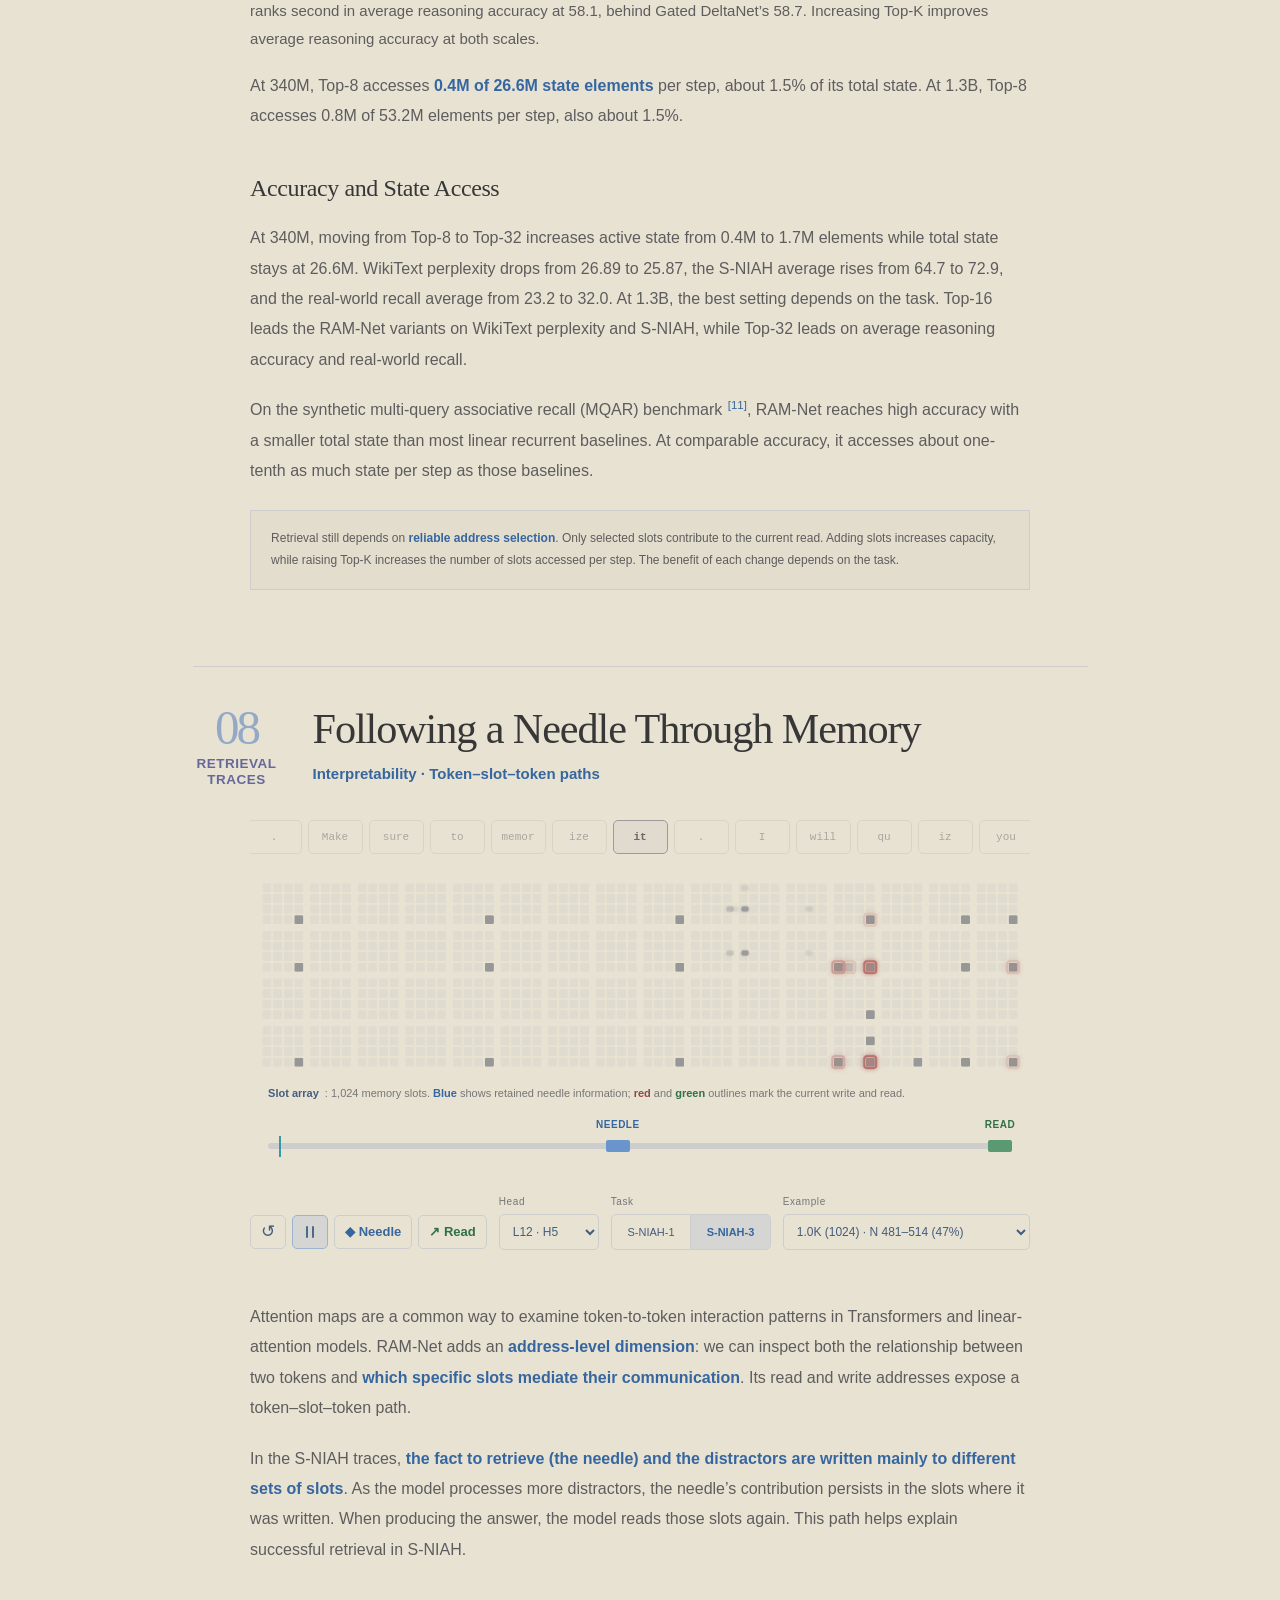
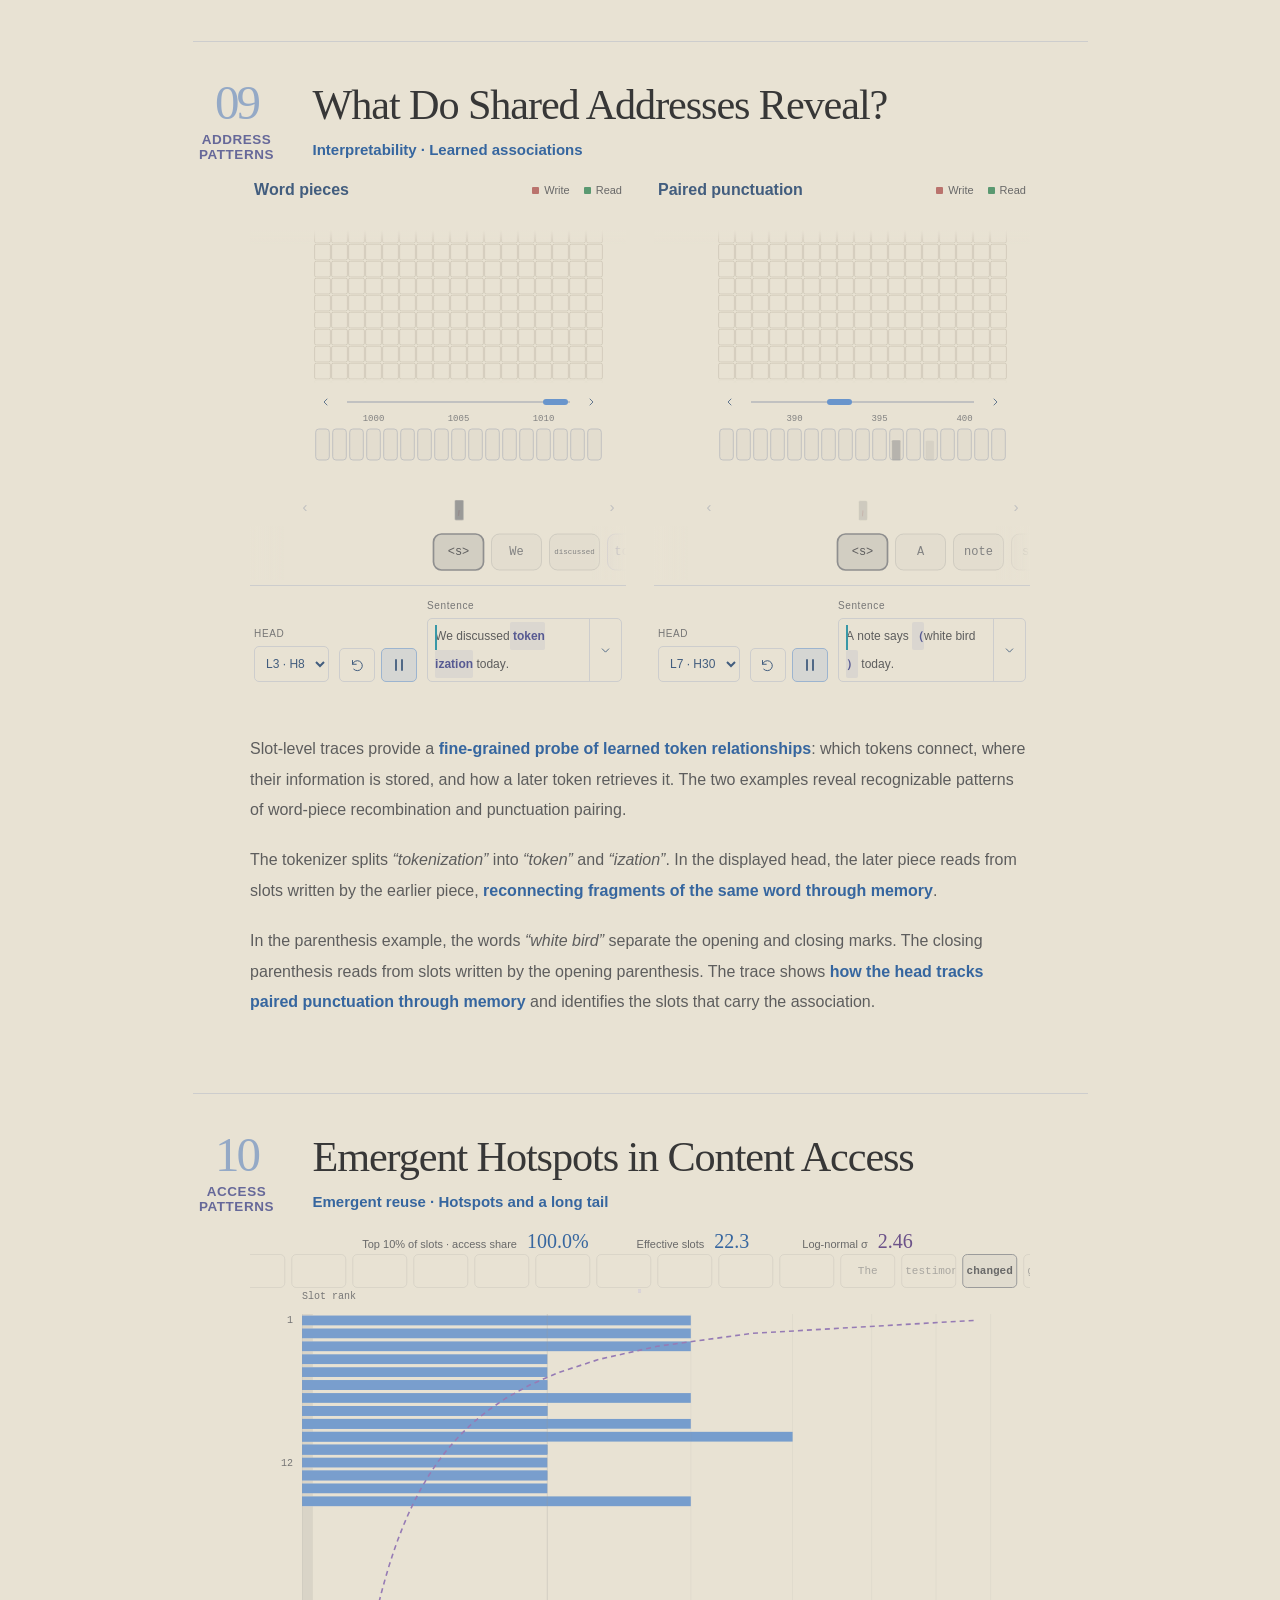
==== commit 0ff83a59: "refactor" ====
--- a/index.html
+++ b/index.html
@@ -6,20 +6,22 @@
   <title>RAM-Net — Linear-Time Sequence Modeling with Sparsely Addressable State</title>
   <meta name="description" content="Explore RAM-Net: a larger recurrent memory with sparse read and write access. An interactive explanation of Product Softmax, CAPE, Gated Sparse Update and the CUDA execution pipeline.">
   <link rel="icon" href="assets/favicon.svg?v=logo-grid-20261028" type="image/svg+xml">
-  <link rel="stylesheet" href="assets/site.css?v=decoding-arrow-20261126b">
+  <link rel="stylesheet" href="assets/site.css?v=section-fit-20261126">
   <script>
+    // These viewports always use compact layout, even before figures can be measured.
+    if (matchMedia('(aspect-ratio < 1/1), (max-width: 560px)').matches) document.documentElement.classList.add('compact-layout');
     history.scrollRestoration = 'manual';
     window.ramnetInitialHash = location.hash === '#top' ? '' : location.hash;
     if (location.hash) history.replaceState(history.state, '', location.pathname + location.search);
   </script>
   <script src="assets/palette.js?v=logo-grid-20261028" data-palette="data/palette.json?v=decoding-20261126"></script>
   <script defer src="assets/translations-zh.js?v=editorial-20261126"></script><script defer src="assets/i18n.js?v=copy-review-20261126"></script>
-  <script defer src="assets/animation-runtime.js?v=i18n-20261008"></script><script defer src="assets/exhibit-markup.js?v=copy-review-20261126b"></script>
+  <script defer src="assets/animation-runtime.js?v=section-fit-20261126"></script><script defer src="assets/exhibit-markup.js?v=section-fit-20261126"></script>
   <script defer src="data/probes/niah_traces.js"></script><script defer src="data/probes/niah_slot_maps.js"></script><script defer src="data/probes/head_traces.js"></script>
   <script defer src="assets/stage-timeline.js?v=i18n-20261008"></script>
   <script defer src="animations/hardware.js?v=fixed-input-cadence-20261029"></script>
-  <script defer src="animations/attn_cmp.js?v=copy-review-20261126b"></script><script defer src="animations/ramnet_arch.js?v=i18n-20261008"></script><script defer src="animations/product_softmax.js?v=i18n-20261008"></script><script defer src="animations/cape.js?v=i18n-20261008"></script><script defer src="animations/gsu.js?v=copy-review-20261126b"></script><script defer src="animations/cal_pipeline.js?v=results-fit-20261125"></script><script defer src="animations/niah_probe.js?v=cycle-20s-20261028"></script><script defer src="animations/head_probe.js?v=head-controls-20261016"></script>
-  <script defer src="animations/slot_usage.js?v=log-normal-20261028"></script><script defer src="assets/exhibit-host.js?v=i18n-20261008"></script><script defer src="assets/site.js?v=stable-touch-layout-20261125"></script><script defer src="assets/hero.js"></script><script defer src="assets/section-scroll.js?v=touch-reading-20261125"></script><script defer src="data/experiments.js?v=metric-labels-20261126"></script><script defer src="assets/experiments.js?v=metric-labels-20261126"></script><script defer src="assets/reading-position.js?v=section-alignment-20260930"></script>
+  <script defer src="animations/attn_cmp.js?v=copy-review-20261126b"></script><script defer src="animations/ramnet_arch.js?v=section-fit-20261126"></script><script defer src="animations/product_softmax.js?v=section-fit-20261126"></script><script defer src="animations/cape.js?v=i18n-20261008"></script><script defer src="animations/gsu.js?v=section-fit-20261126"></script><script defer src="animations/cal_pipeline.js?v=section-fit-20261126"></script><script defer src="animations/niah_probe.js?v=section-fit-20261126"></script><script defer src="animations/head_probe.js?v=section-fit-20261126"></script>
+  <script defer src="animations/slot_usage.js?v=section-fit-20261126"></script><script defer src="assets/exhibit-host.js?v=section-fit-20261126"></script><script defer src="assets/site.js?v=section-fit-20261126"></script><script defer src="assets/hero.js"></script><script defer src="assets/section-scroll.js?v=section-fit-20261126"></script><script defer src="data/experiments.js?v=metric-labels-20261126"></script><script defer src="assets/experiments.js?v=section-fit-20261126"></script><script defer src="assets/reading-position.js?v=section-fit-20261126"></script>
 </head>
 <body id="top">
 <a class="skip-link" href="#memory">Skip to the paper</a>
--- a/assets/site.css
+++ b/assets/site.css
@@ -92,12 +92,11 @@
 .exhibit-figure { width: var(--content-width); margin: 0 0 0 var(--text-inset); }
 /* The extra width contains section 3's outside tabs; its main area still follows --content-width. */
 #figure-3 { width: min(calc(100% + var(--addressing-tab-gutter, 0px)), calc(50vw + 50% - clamp(20px, 3.5vw, 44px))); margin-left: 0; }
-.compact-interactions #figure-3 { width: var(--content-width); margin-left: var(--text-inset); }
 .figure-stage { overflow: hidden; }
 #figure-3 .figure-stage { overflow: visible; }
 .figure-interaction-hint { margin-top: 10px; color: var(--neutral-4); font-size: 11px; line-height: 1.5; text-align: center; }
 #figure-3 .figure-interaction-hint { width: var(--content-width); margin-left: var(--text-inset); }
-.embedded-exhibit { display: block; width: 100%; min-height: 160px; transform-origin: top center; }
+.embedded-exhibit { display: block; width: 100%; min-height: 160px; margin-inline: auto; transform-origin: top center; }
 .is-autoplaying .embedded-exhibit { pointer-events: none; }
 .comparison-table { width: var(--content-width); margin: 28px 0 28px var(--text-inset); overflow-x: auto; }
 table { width: 100%; border-collapse: collapse; text-align: left; font-size: 12px; line-height: 1.65; }
@@ -214,7 +213,7 @@
 .experiment-table .is-column .experiment-value, .experiment-table .is-row .experiment-value { color: var(--ink); }
 .experiment-table tbody .is-cell { box-shadow: inset 0 0 0 1.5px var(--color-resultGoldBorder); }
 .experiment-table .is-cell .experiment-value { transform: scale(1.08); }
-@media (min-width: 761px) and (pointer: fine) {
+@media (min-width: 761px) and (orientation: landscape) {
   #results .metric-grid { margin-block: clamp(8px, calc(2vh - 8px), 16px) clamp(8px, calc(1.5vh - 4px), 14px); }
   #results .metric { padding-block: clamp(8px, calc(1.5vh - 4px), 14px); }
   #results .metric strong { font-size: clamp(36px, calc(1vh + 28px), 40px); margin-bottom: clamp(0px, calc(.5vh - 4px), 2px); }
@@ -320,9 +319,11 @@
   .embedded-exhibit { min-height: 0; }
   #figure-3 { width: var(--content-width); margin-left: var(--text-inset); }
   .section-opening { margin-bottom: 30px; }
-  .section-heading { --section-name-width: 112px; --section-name-height: 28px; display: block; margin-bottom: var(--section-heading-gap); }
-  .section-kicker { flex-direction: row; gap: 12px; margin-bottom: 14px; }
-  .section-number { width: auto; margin: 0; font-size: 32px; letter-spacing: -1px; }
+  &:not(.compact-landscape) {
+    .section-heading { --section-name-width: 112px; --section-name-height: 28px; display: block; margin-bottom: var(--section-heading-gap); }
+    .section-kicker { flex-direction: row; gap: 12px; margin-bottom: 14px; }
+    .section-number { width: auto; margin: 0; font-size: 32px; letter-spacing: -1px; }
+  }
   h2 { font-size: 31px; letter-spacing: -.8px; }
   .prose { font-size: 14px; line-height: 1.85; }
   table { min-width: 650px; font-size: 11px; }
@@ -348,7 +349,8 @@
   .autoplay-toggle { display: none; }
   main.article, html.compact-layout main.article { --section-top-gap: 36px; --section-heading-gap: 22px; }
 }
-.compact-interactions .fine-interaction-hint { display: none; }
+html.compact-layout.compact-landscape main.article { --section-top-gap: 12px; --section-heading-gap: 8px; }
+.compact-layout .fine-interaction-hint { display: none; }
 @media (prefers-reduced-motion: reduce) { html { scroll-behavior: auto; } .experiment-panel:not([hidden]), .experiment-panel:not([hidden]) .decoding-chart .is-ramnet { animation: none; } }
 @media print {
   .chapter-nav, .hero-actions, .closing { display: none; }
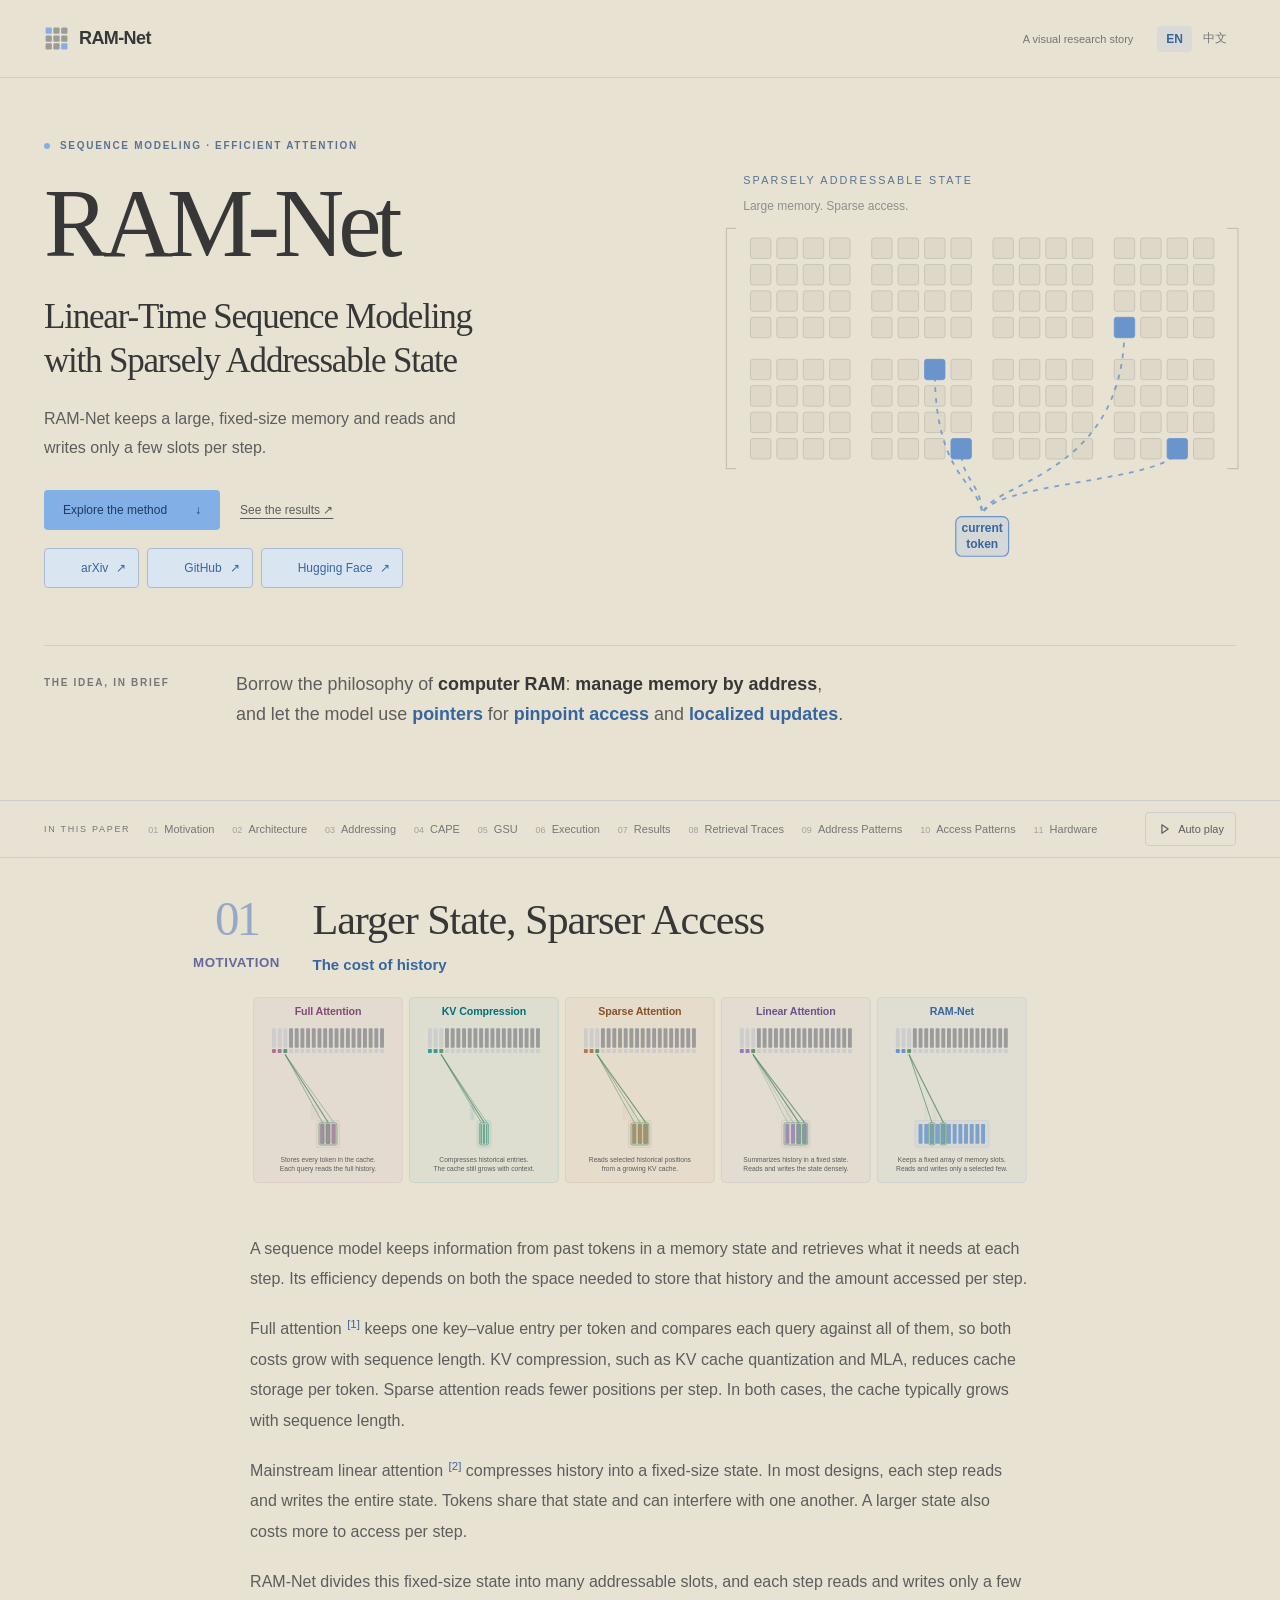
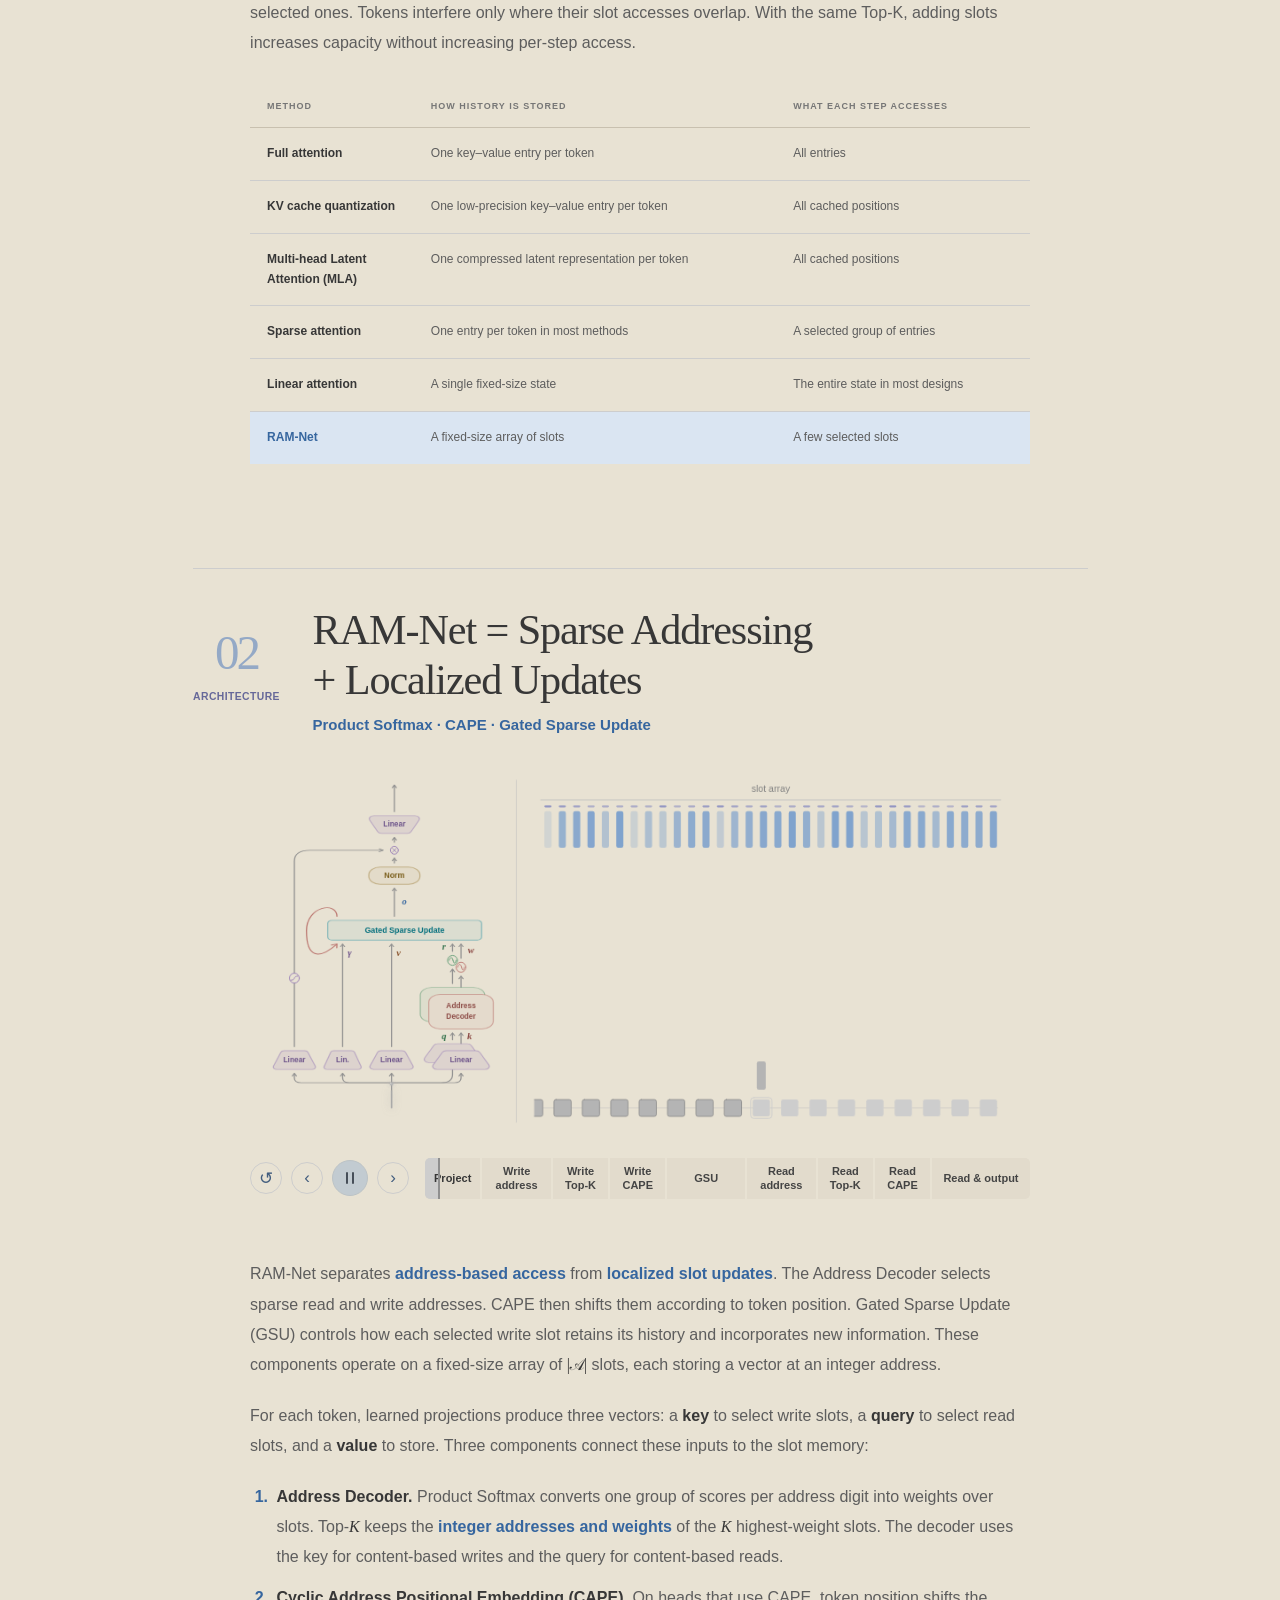
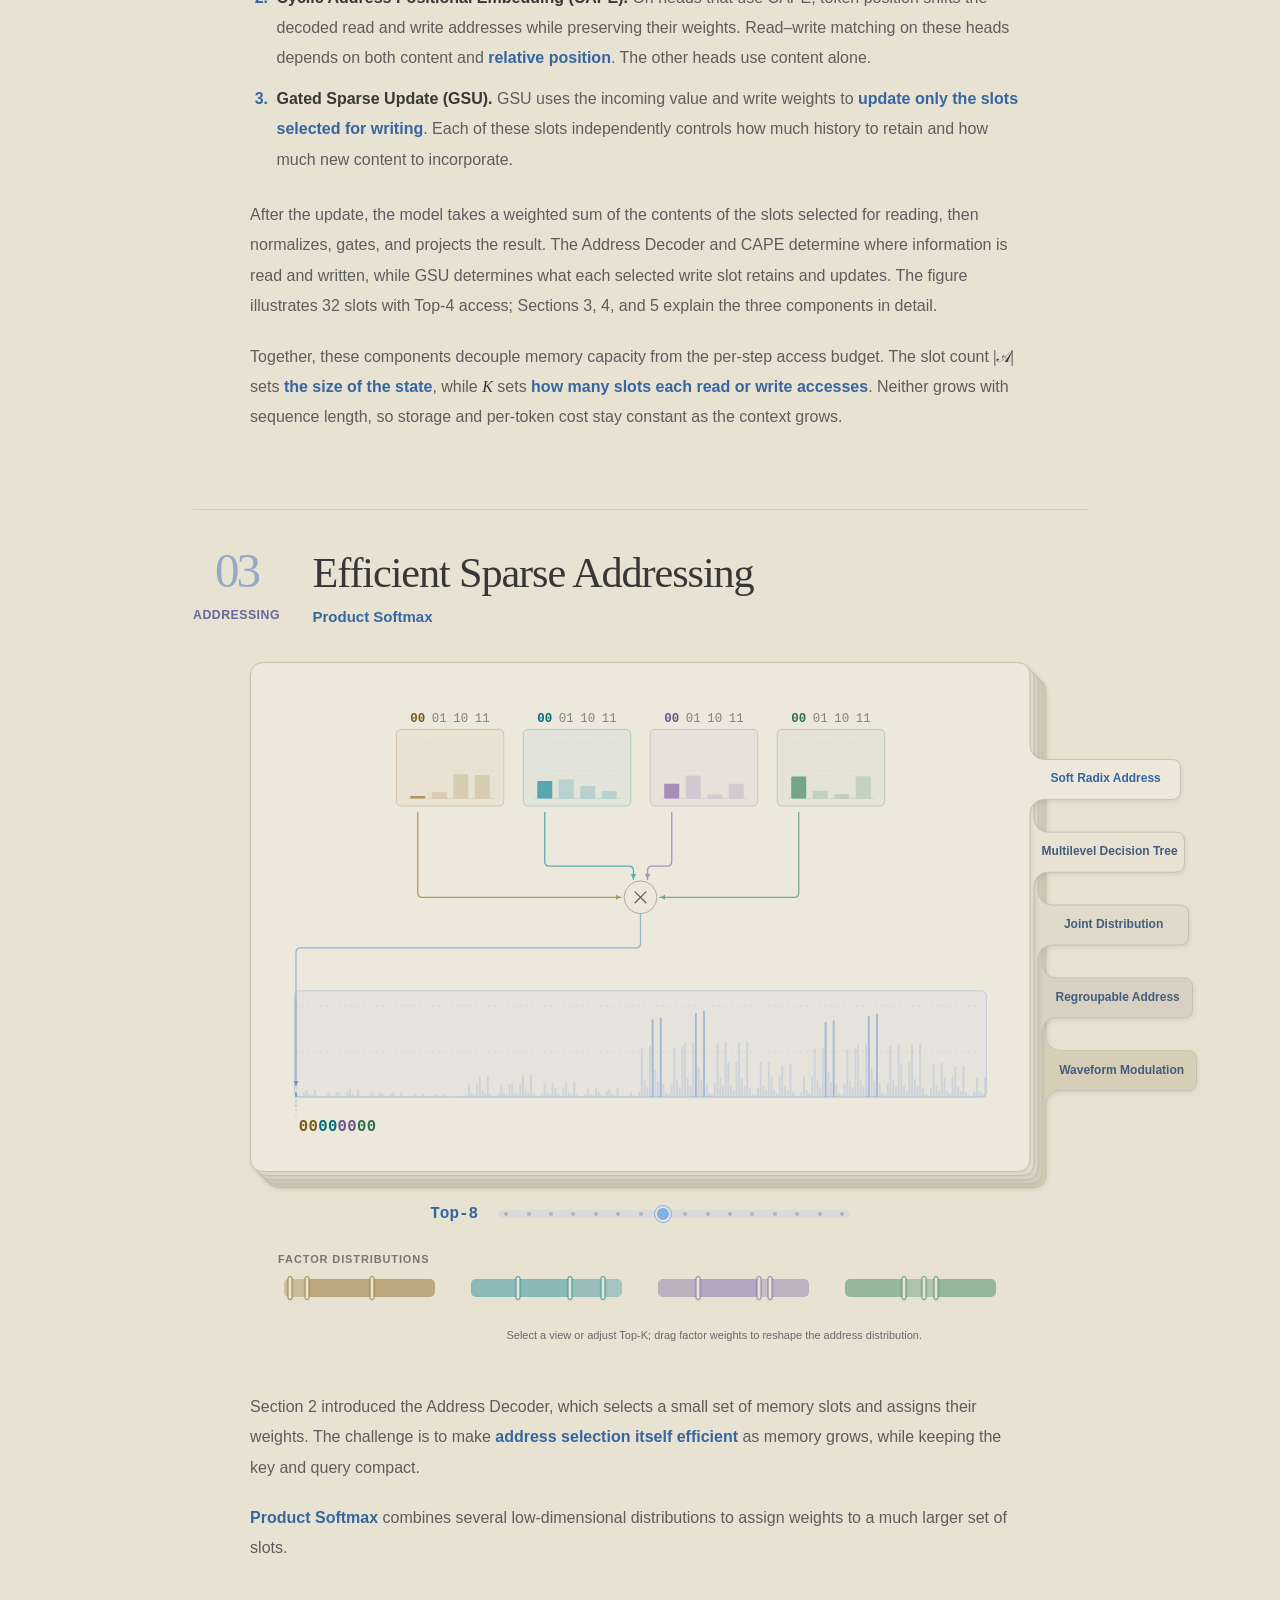
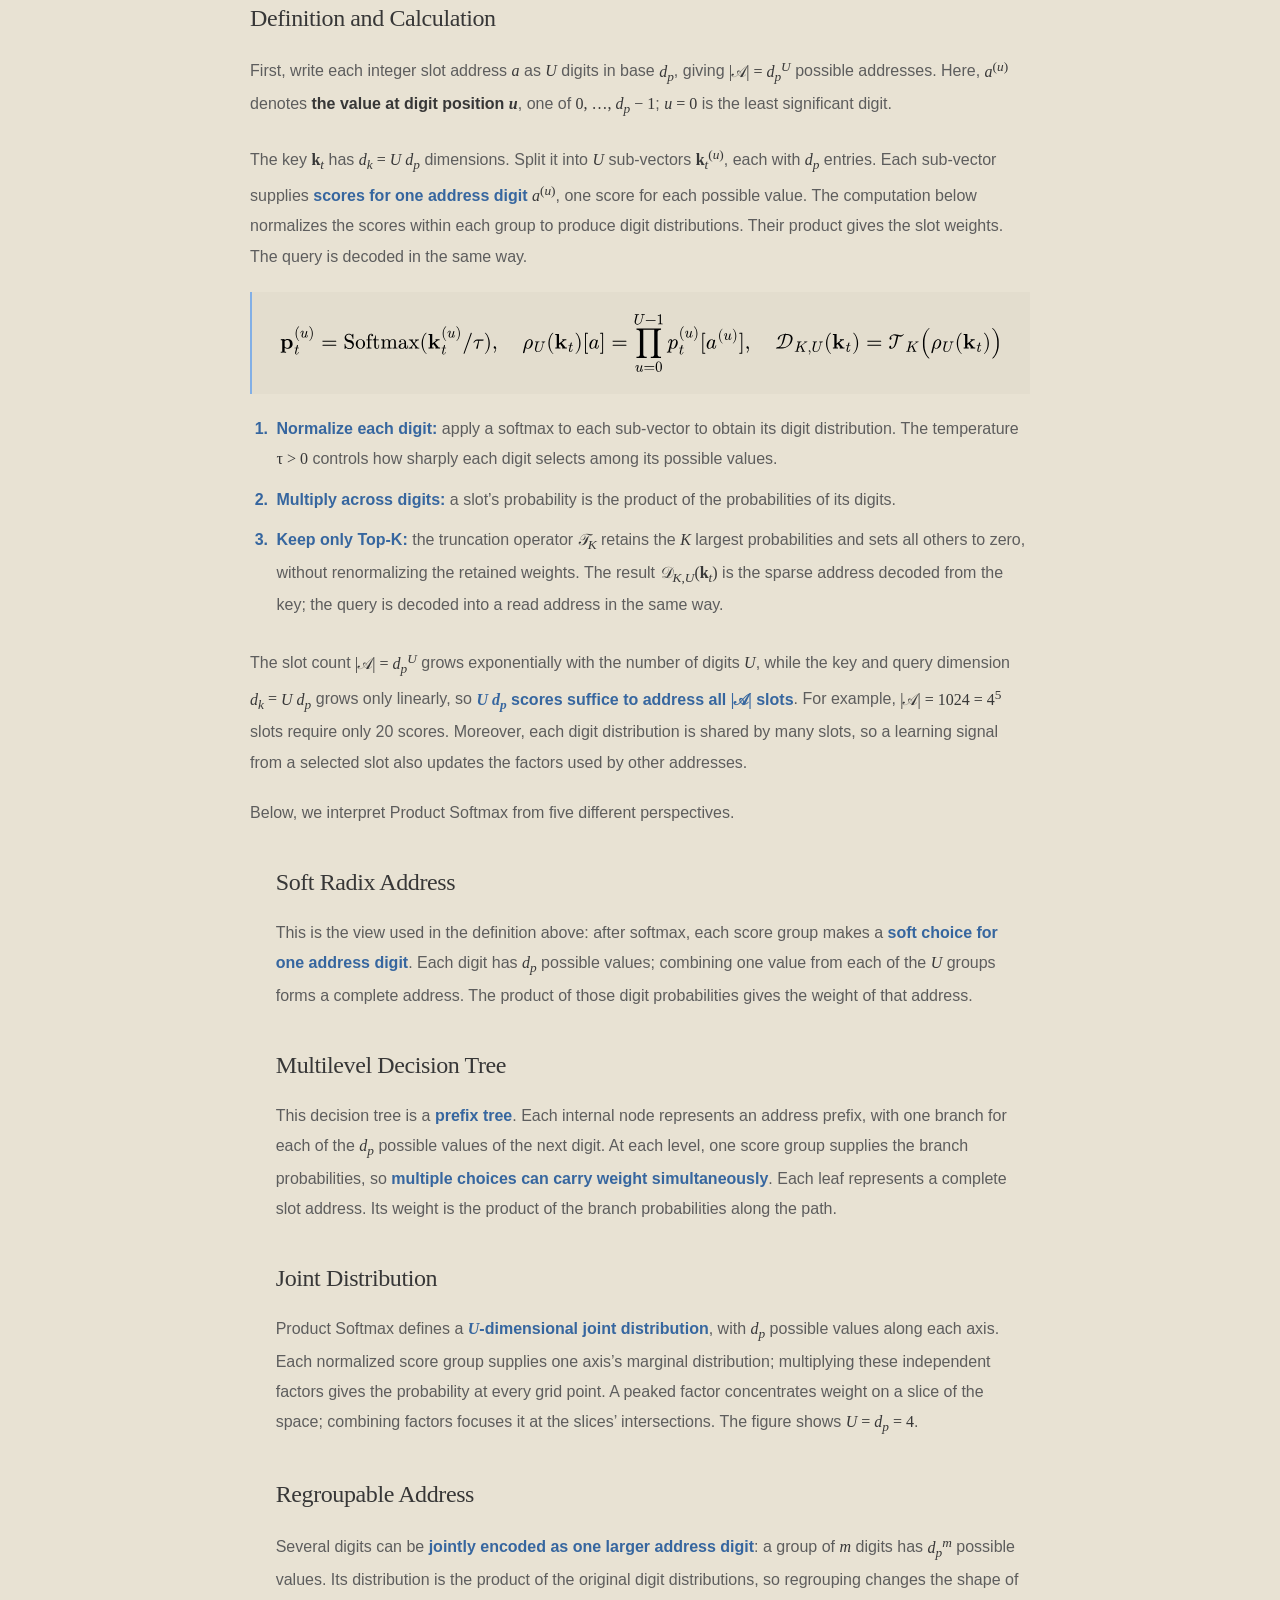
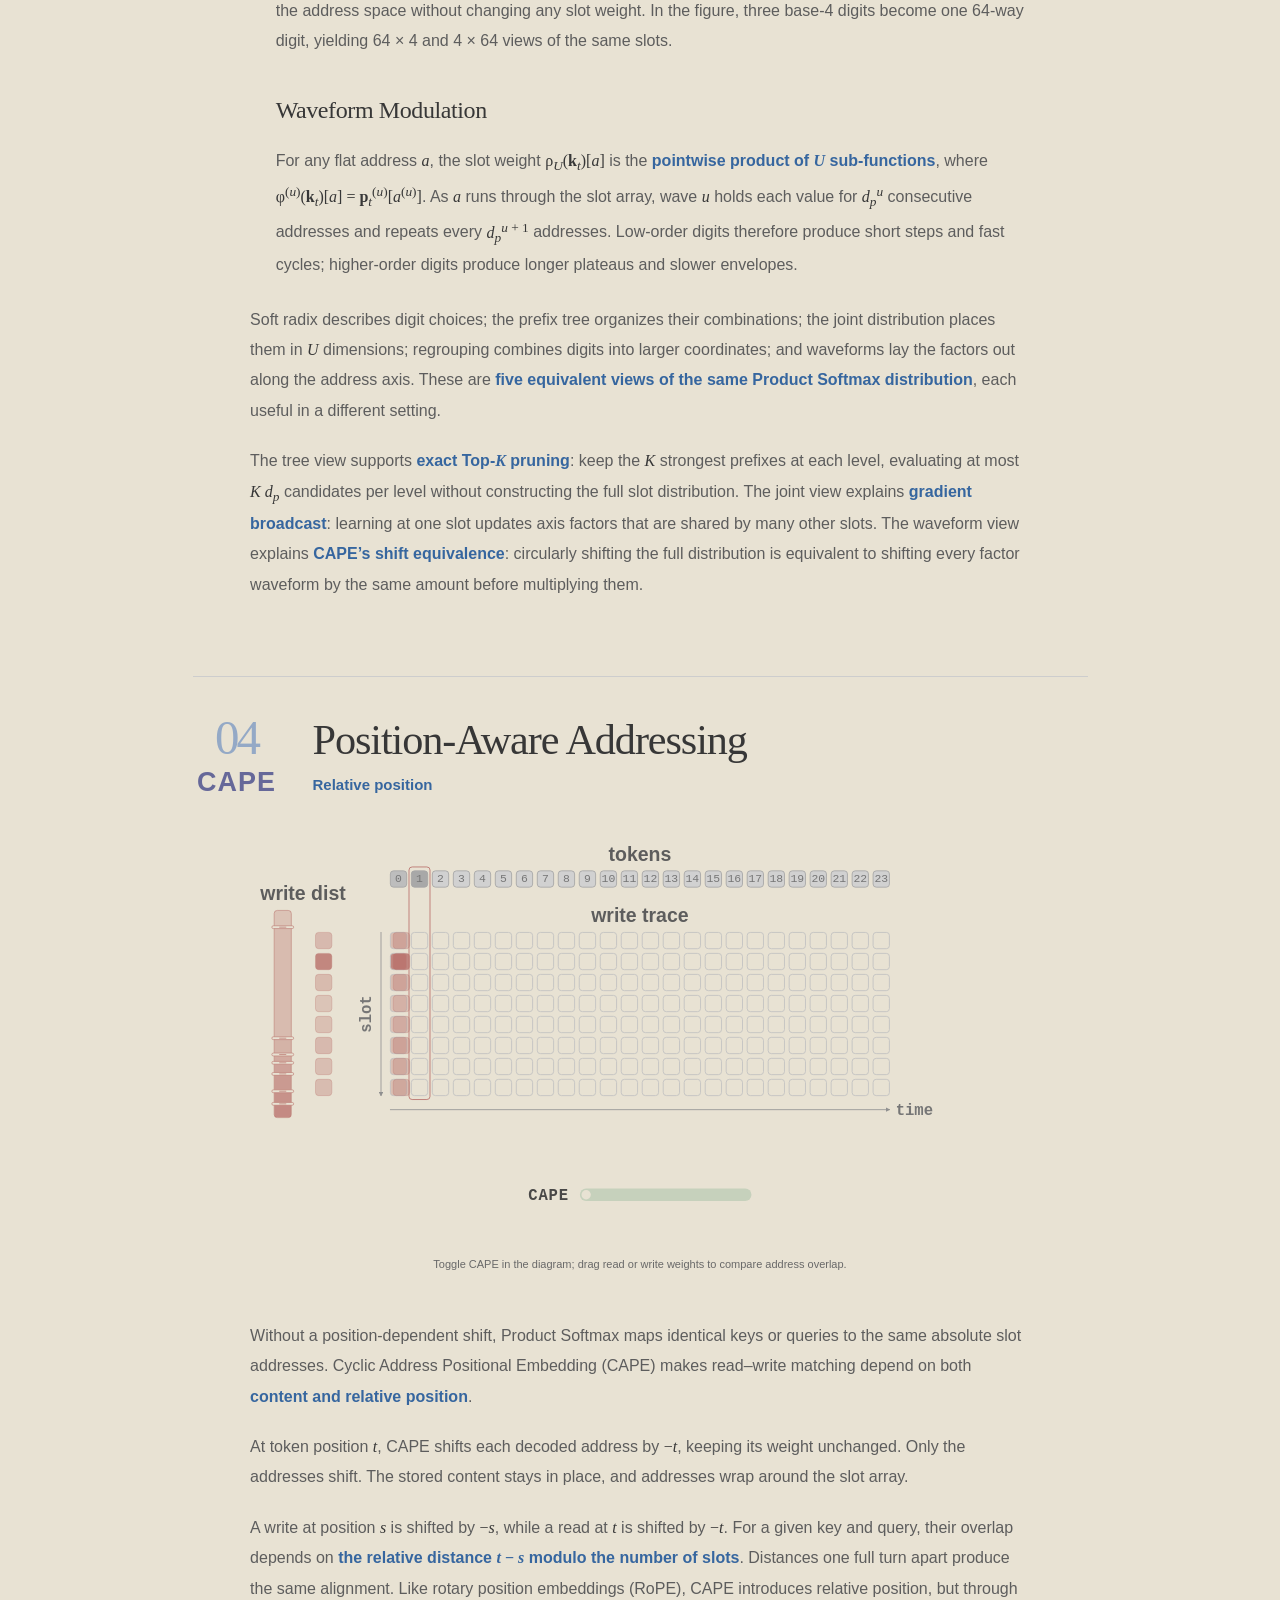
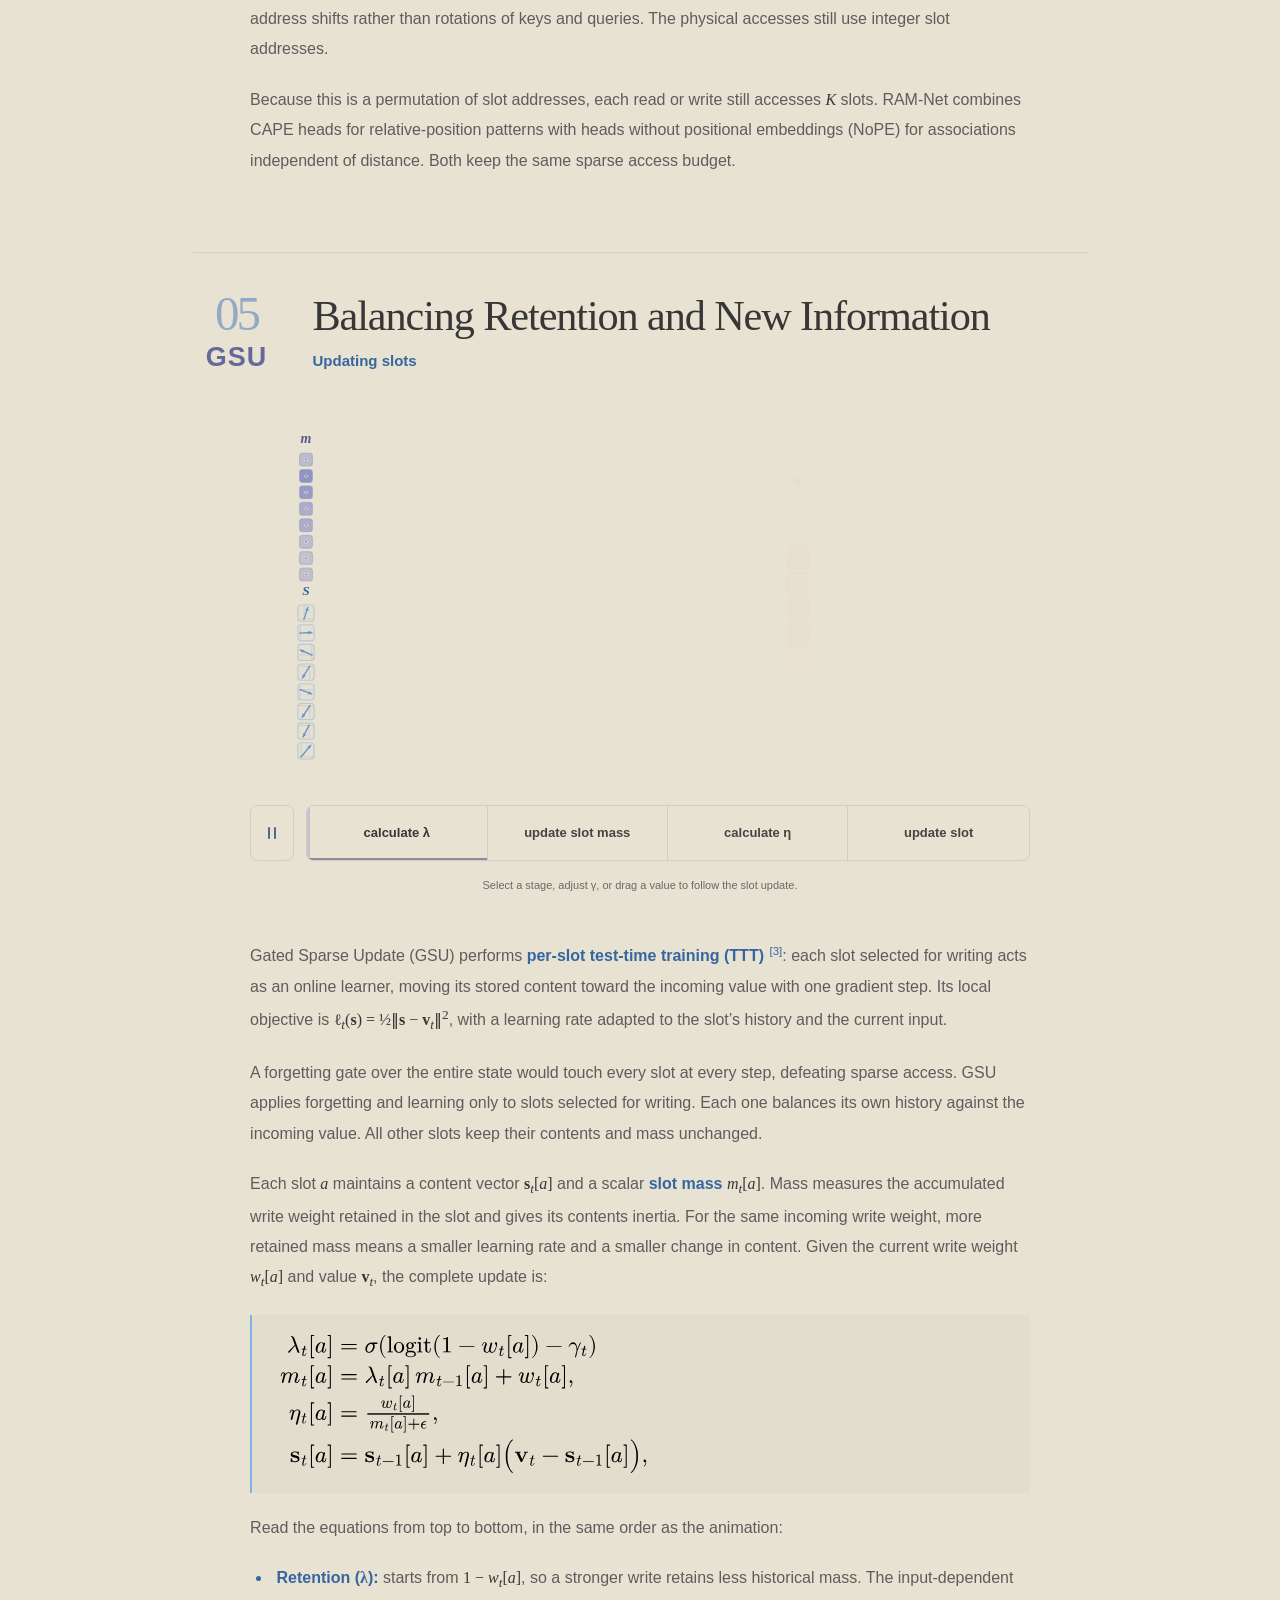
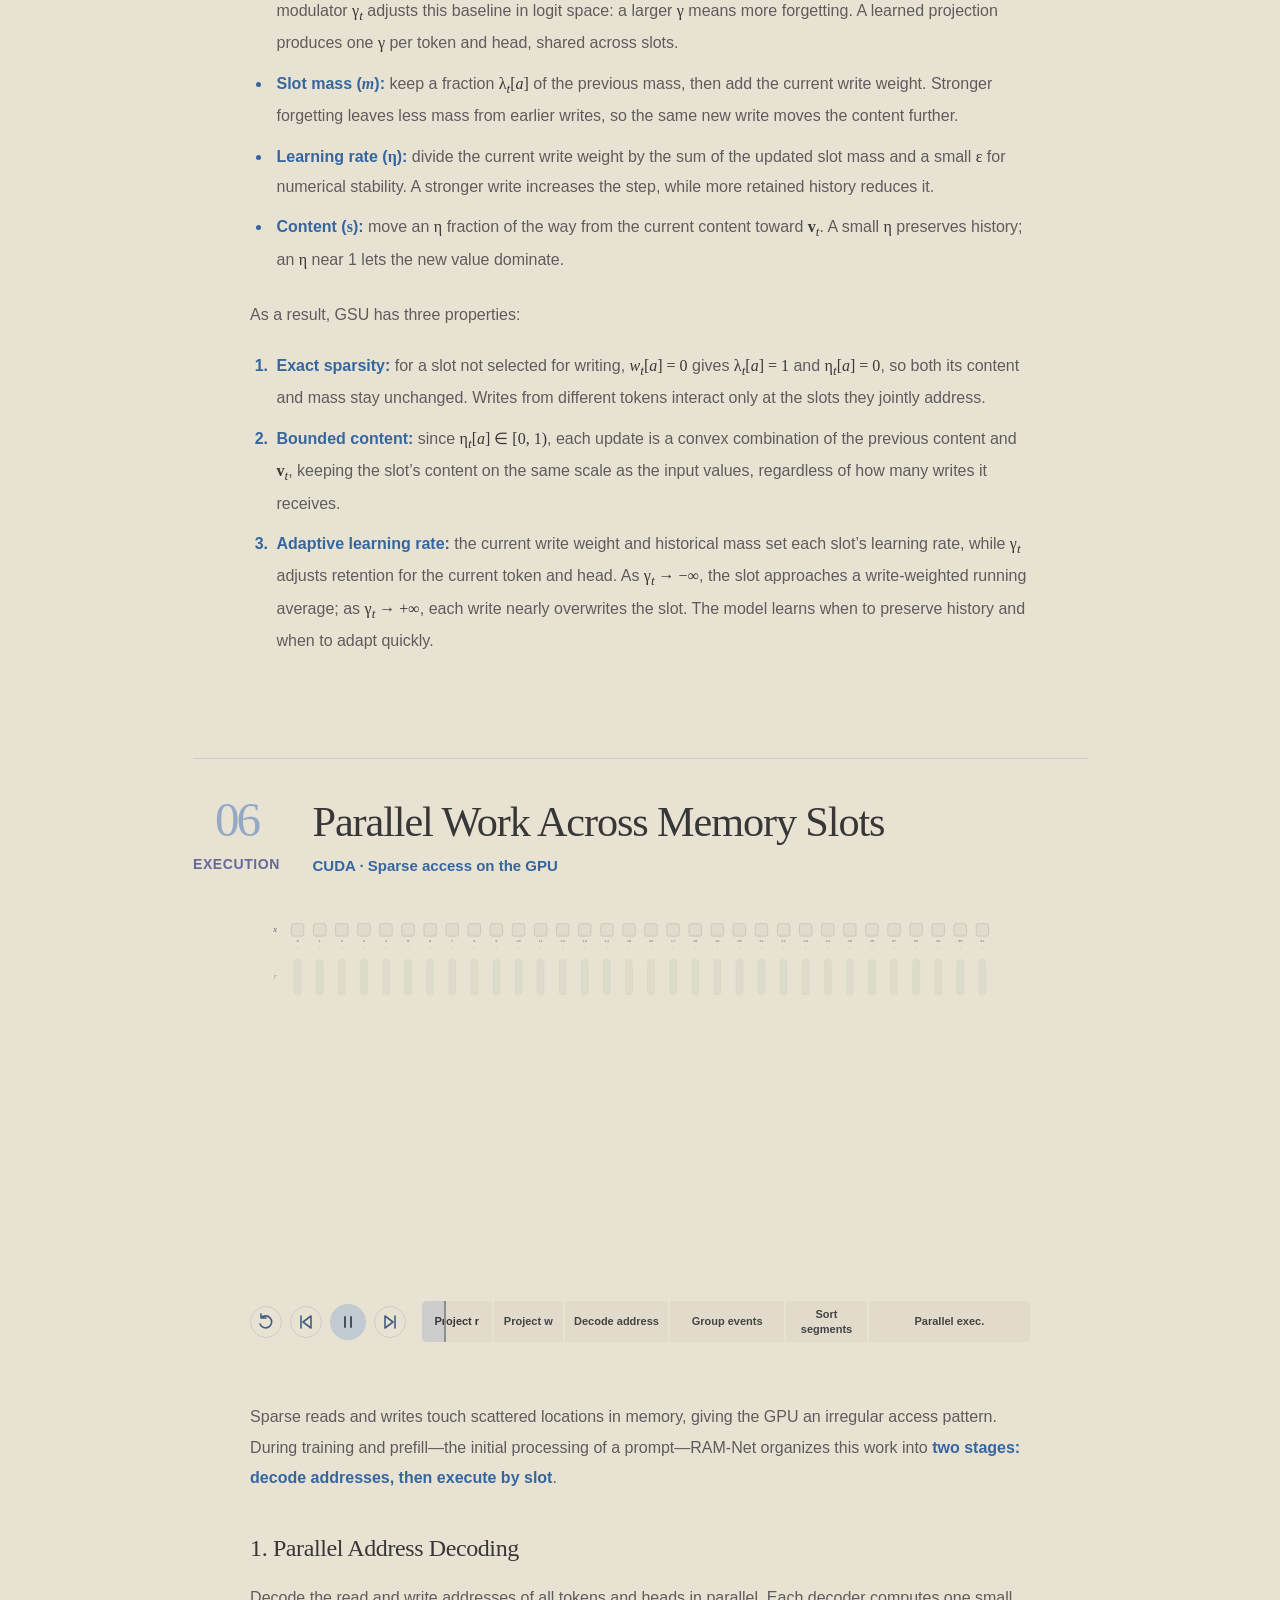
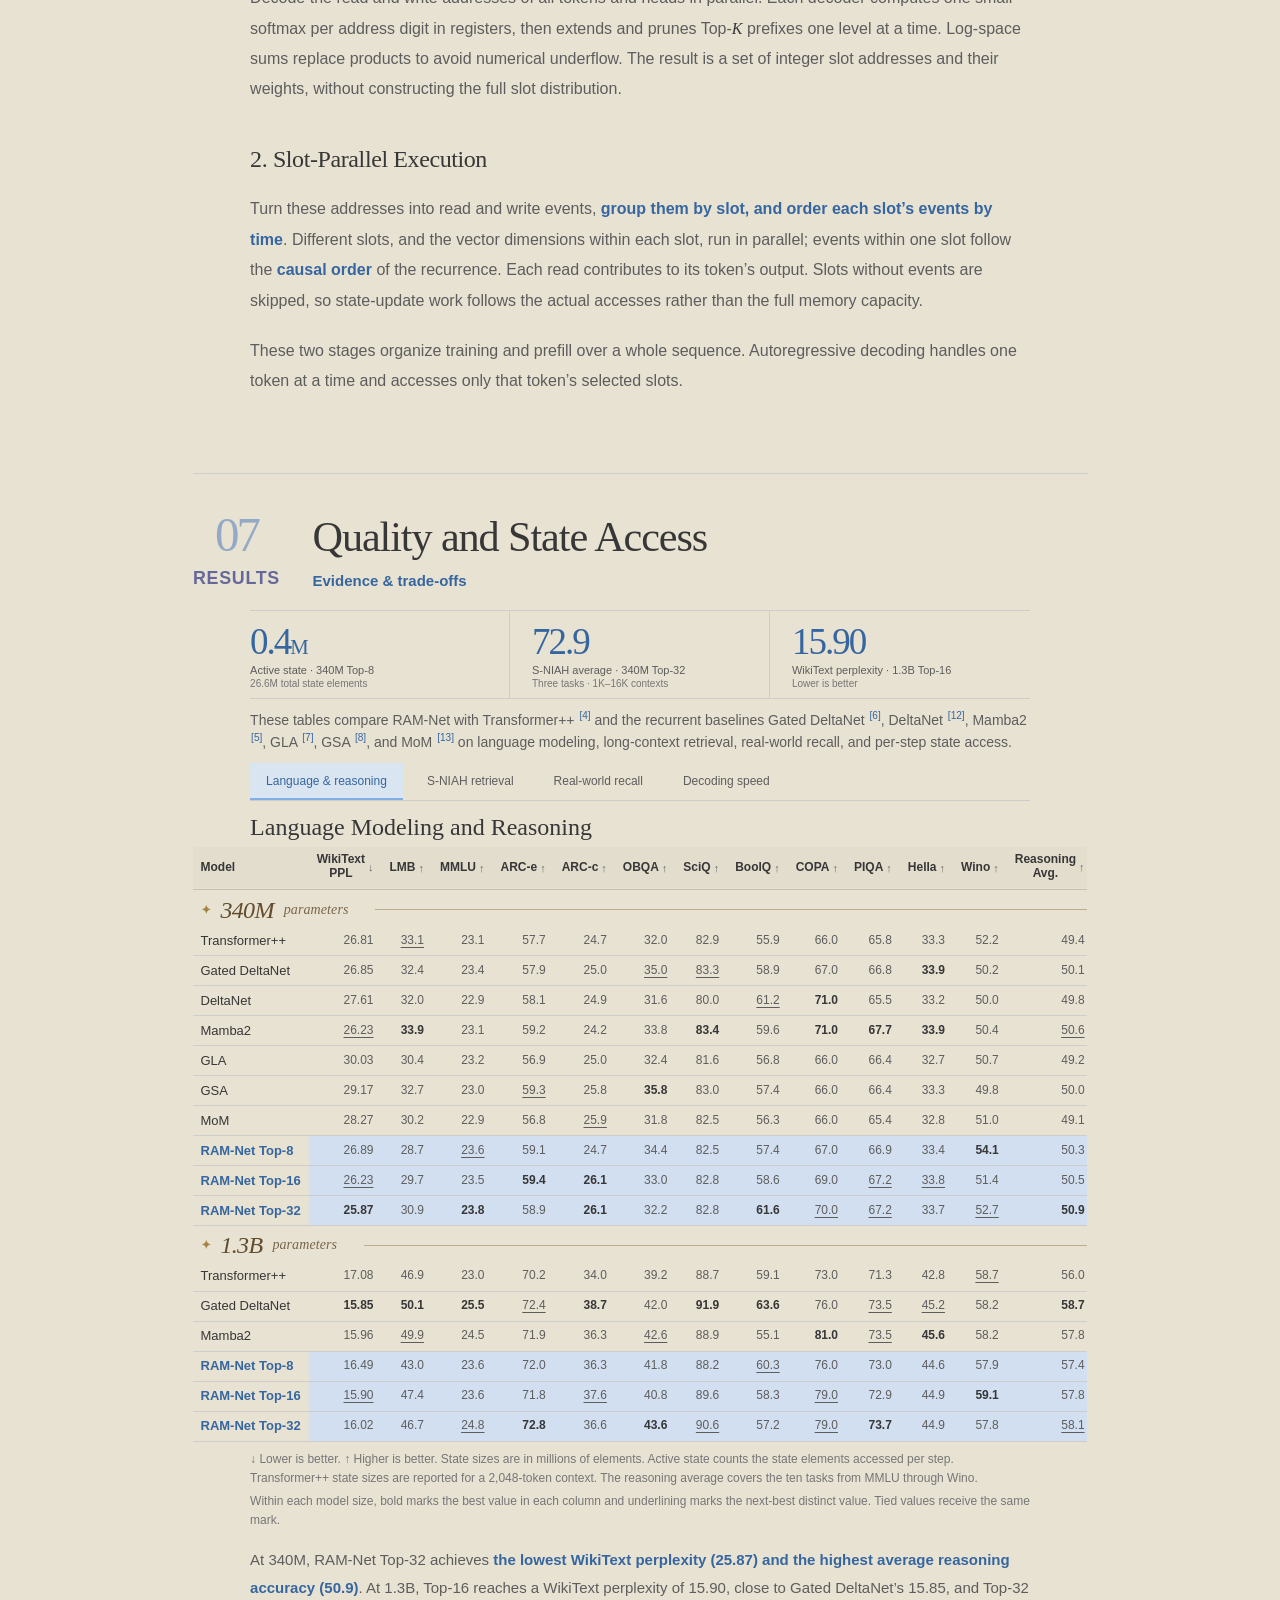
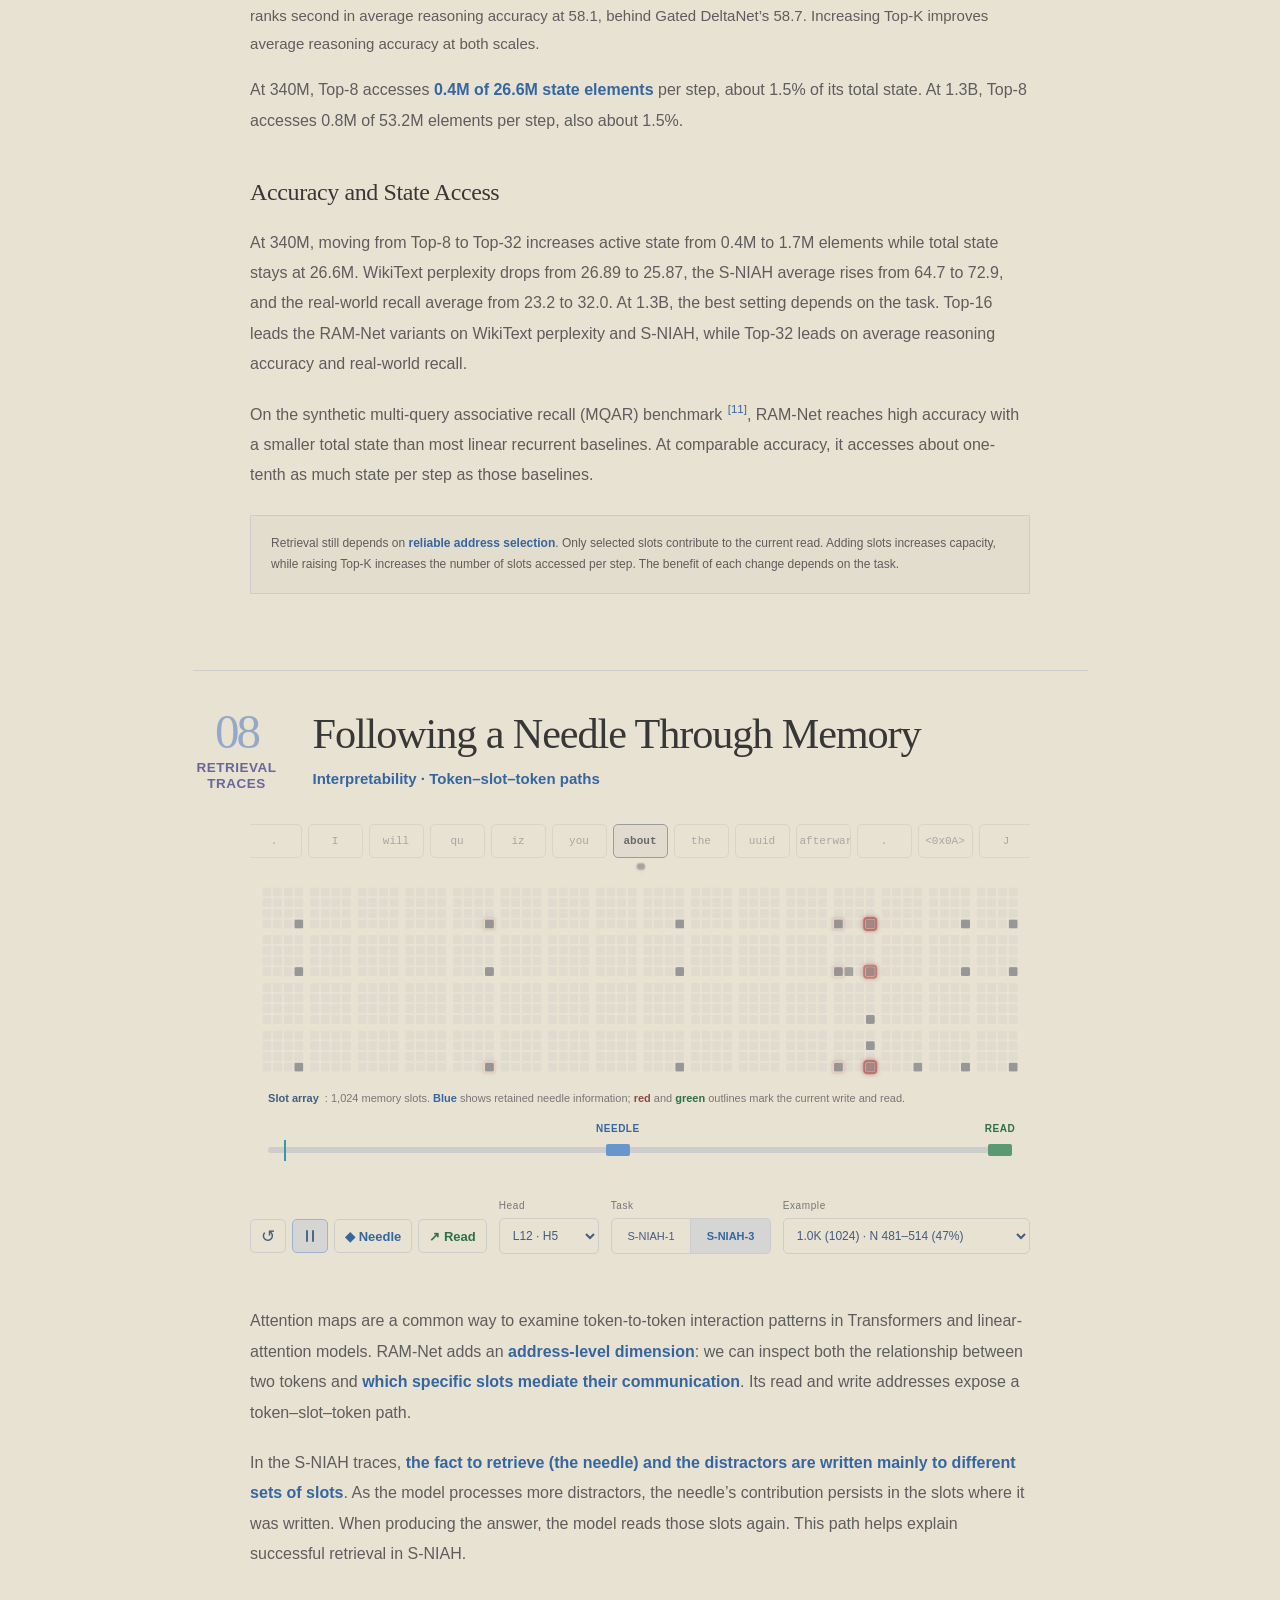
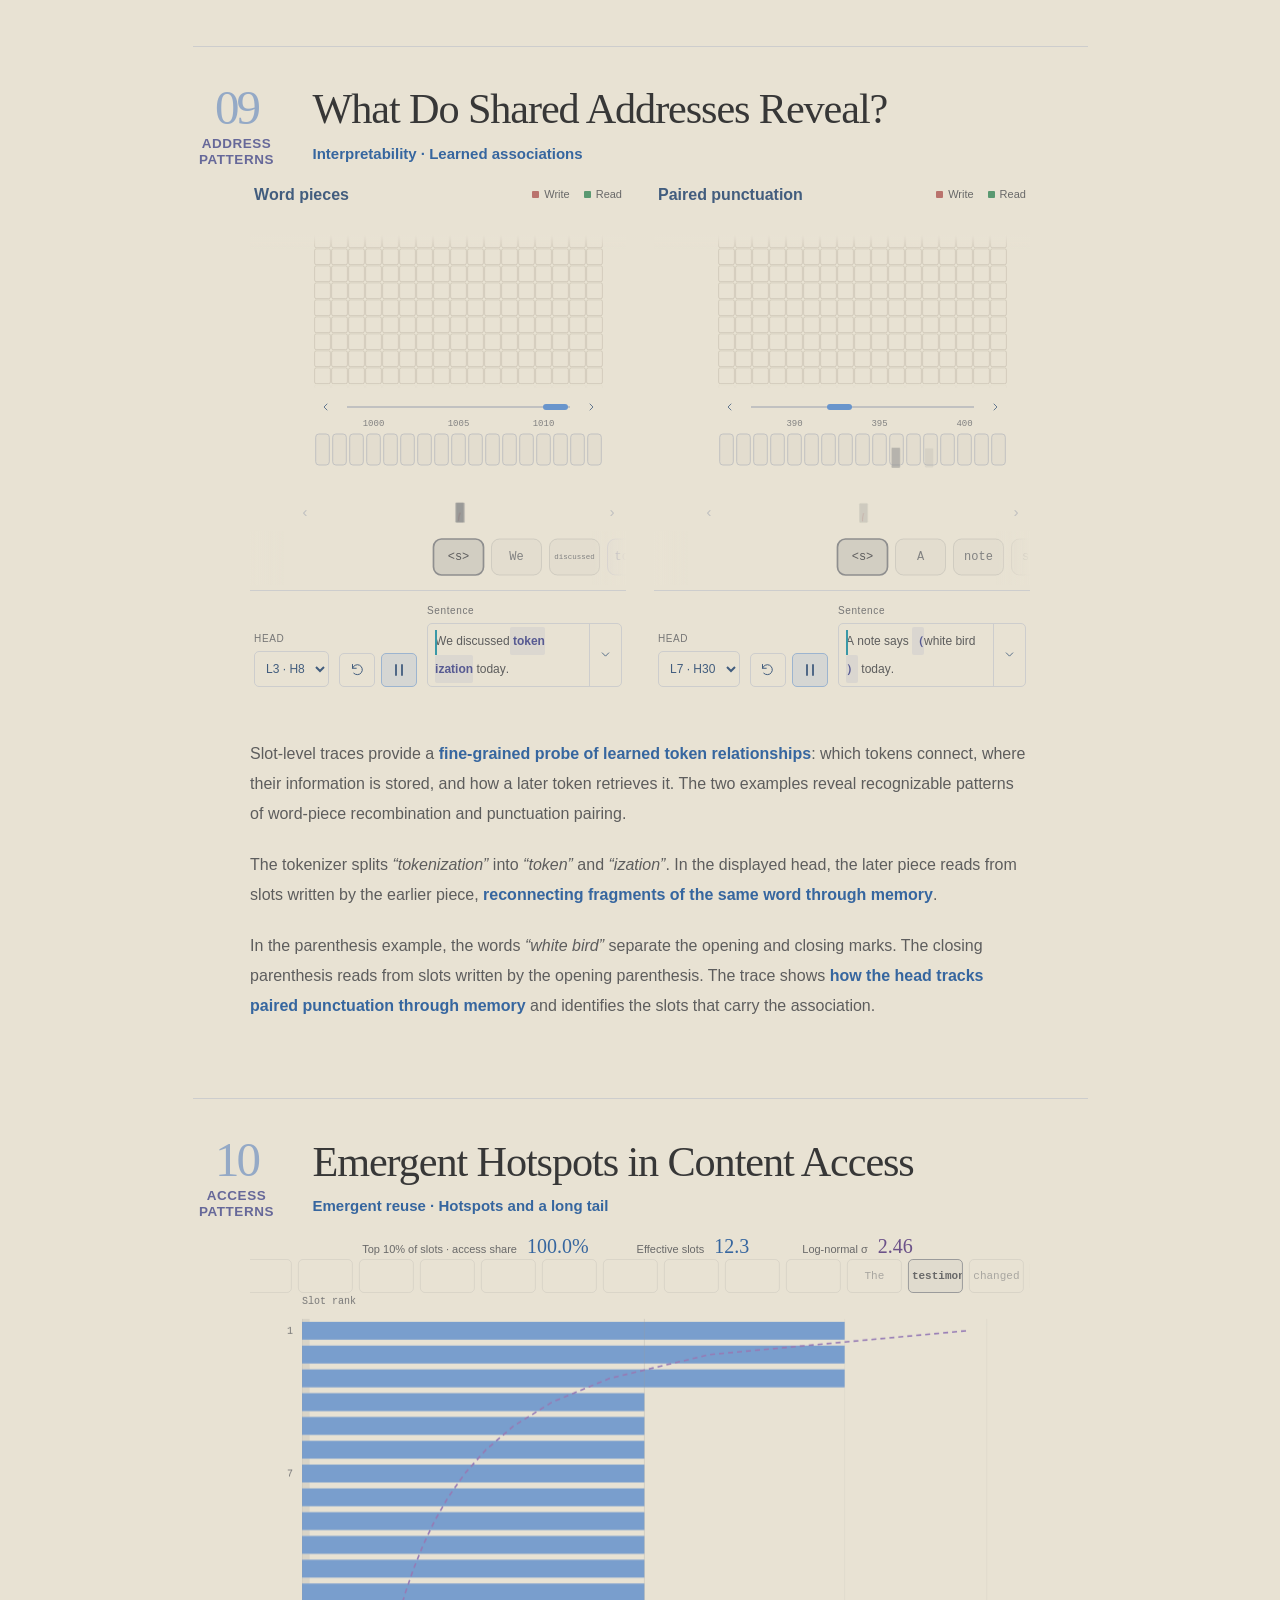
==== commit d23c38b7: "fix table" ====
--- a/index.html
+++ b/index.html
@@ -6,7 +6,7 @@
   <title>RAM-Net — Linear-Time Sequence Modeling with Sparsely Addressable State</title>
   <meta name="description" content="Explore RAM-Net: a larger recurrent memory with sparse read and write access. An interactive explanation of Product Softmax, CAPE, Gated Sparse Update and the CUDA execution pipeline.">
   <link rel="icon" href="assets/favicon.svg?v=logo-grid-20261028" type="image/svg+xml">
-  <link rel="stylesheet" href="assets/site.css?v=section-fit-20261126">
+  <link rel="stylesheet" href="assets/site.css?v=results-headings-20261126">
   <script>
     // These viewports always use compact layout, even before figures can be measured.
     if (matchMedia('(aspect-ratio < 1/1), (max-width: 560px)').matches) document.documentElement.classList.add('compact-layout');
@@ -21,7 +21,7 @@
   <script defer src="assets/stage-timeline.js?v=i18n-20261008"></script>
   <script defer src="animations/hardware.js?v=fixed-input-cadence-20261029"></script>
   <script defer src="animations/attn_cmp.js?v=copy-review-20261126b"></script><script defer src="animations/ramnet_arch.js?v=section-fit-20261126"></script><script defer src="animations/product_softmax.js?v=section-fit-20261126"></script><script defer src="animations/cape.js?v=i18n-20261008"></script><script defer src="animations/gsu.js?v=section-fit-20261126"></script><script defer src="animations/cal_pipeline.js?v=section-fit-20261126"></script><script defer src="animations/niah_probe.js?v=section-fit-20261126"></script><script defer src="animations/head_probe.js?v=section-fit-20261126"></script>
-  <script defer src="animations/slot_usage.js?v=section-fit-20261126"></script><script defer src="assets/exhibit-host.js?v=section-fit-20261126"></script><script defer src="assets/site.js?v=section-fit-20261126"></script><script defer src="assets/hero.js"></script><script defer src="assets/section-scroll.js?v=section-fit-20261126"></script><script defer src="data/experiments.js?v=metric-labels-20261126"></script><script defer src="assets/experiments.js?v=section-fit-20261126"></script><script defer src="assets/reading-position.js?v=section-fit-20261126"></script>
+  <script defer src="animations/slot_usage.js?v=section-fit-20261126"></script><script defer src="assets/exhibit-host.js?v=section-fit-20261126"></script><script defer src="assets/site.js?v=results-table-20261126"></script><script defer src="assets/hero.js"></script><script defer src="assets/section-scroll.js?v=section-fit-20261126"></script><script defer src="data/experiments.js?v=metric-labels-20261126"></script><script defer src="assets/experiments.js?v=results-table-20261126"></script><script defer src="assets/reading-position.js?v=section-fit-20261126"></script>
 </head>
 <body id="top">
 <a class="skip-link" href="#memory">Skip to the paper</a>
@@ -263,8 +263,8 @@
 </div>
 <article class="experiment-panel" id="experiment-language" aria-labelledby="title-language">
 <h3 id="title-language">Language Modeling and Reasoning</h3>
-<div class="experiment-scroll experiment-fit is-wide" role="region" aria-label="Language Modeling and Reasoning data table">
-<table class="experiment-table" data-benchmark="language" role="table"><caption>Language Modeling and Reasoning — 340M and 1.3B models</caption><thead></thead>
+<div class="experiment-scroll" role="region" aria-label="Language Modeling and Reasoning data table" tabindex="0">
+<table class="experiment-table" data-benchmark="language"><caption>Language Modeling and Reasoning — 340M and 1.3B models</caption><thead></thead>
 </table></div>
 <p class="experiment-key">↓ Lower is better. ↑ Higher is better. State sizes are in millions of elements. Active state counts the state elements accessed per step. Transformer++ state sizes are reported for a 2,048-token context. The reasoning average covers the ten tasks from MMLU through Wino.</p>
 <p class="experiment-key">Within each model size, bold marks the best value in each column and underlining marks the next-best distinct value. Tied values receive the same mark.</p>
--- a/assets/site.css
+++ b/assets/site.css
@@ -170,22 +170,20 @@
 .decoding-leader { fill: none; stroke: var(--muted); stroke-width: 1; }
 .experiment-panel:not([hidden]) .decoding-chart .is-ramnet { stroke-dasharray: 1; animation: decoding-draw 900ms cubic-bezier(.3, .7, .3, 1) 120ms backwards; }
 @keyframes decoding-draw { from { stroke-dashoffset: 1; } to { stroke-dashoffset: 0; } }
-.experiment-scroll { margin: 18px 0 8px; }
+.experiment-scroll { margin: 18px 0 8px; overflow-x: auto; overflow-y: hidden; overscroll-behavior-x: contain; }
 .experiment-scroll.is-wide { width: calc(100% + 2 * var(--text-inset)); margin-left: calc(0px - var(--text-inset)); }
-.experiment-table { min-width: 0; table-layout: fixed; font-size: 13px; line-height: 1.5; font-variant-numeric: tabular-nums; }
+.experiment-table { min-width: 0; font-size: 13px; line-height: 1.5; font-variant-numeric: tabular-nums; }
 .experiment-table caption { position: absolute; width: 1px; height: 1px; overflow: hidden; clip-path: inset(50%); white-space: nowrap; }
 .experiment-table th, .experiment-table td { padding: 11px 3px; text-align: right; white-space: nowrap; }
 .experiment-table th { font-size: 12px; text-transform: none; letter-spacing: 0; font-weight: 600; }
-.experiment-table thead th { color: var(--ink); background: color-mix(in srgb, var(--color-paperEdge) 15%, var(--color-paper) 85%); white-space: normal; overflow-wrap: anywhere; vertical-align: middle; }
-.experiment-heading { display: inline-flex; align-items: center; justify-content: flex-end; gap: 3px; max-width: 100%; line-height: 1.15; vertical-align: middle; }
-.experiment-heading-label { min-width: 0; white-space: normal; }
-.experiment-heading-label > span { display: block; white-space: nowrap; }
+.experiment-table thead th { color: var(--ink); background: color-mix(in srgb, var(--color-paperEdge) 15%, var(--color-paper) 85%); vertical-align: middle; }
+.experiment-heading { display: inline-flex; align-items: center; gap: 3px; white-space: nowrap; line-height: 1.15; vertical-align: middle; }
+.experiment-heading-label > span { display: block; }
 .experiment-table thead th.stacked-heading { text-align: center; }
-.stacked-heading .experiment-heading { justify-content: center; }
 .stacked-heading .experiment-heading-label { text-align: center; }
 .experiment-heading-arrow { flex: none; color: var(--neutral-4); font-size: 11px; }
 .experiment-table thead th[scope="colgroup"] { text-align: center; border-inline: 1px solid var(--line); }
-.experiment-table th[scope="row"], .experiment-table thead tr:first-child th:first-child { width: 16%; text-align: left; white-space: normal; background: var(--paper); }
+.experiment-table th[scope="row"], .experiment-table thead tr:first-child th:first-child { text-align: left; background: var(--paper); }
 .experiment-table th[scope="row"] { font-size: 13px; font-weight: 400; color: var(--ink); border-bottom: 1px solid var(--line); }
 .experiment-table tbody tr td { background: transparent; border-bottom: 1px solid var(--line); }
 .experiment-table .experiment-scale th { padding: 16px 6px 8px; border-bottom: 0; text-align: left; color: var(--ink); }
@@ -227,52 +225,12 @@
   #results .experiment-table .experiment-scale th { padding-top: clamp(6px, calc(1vh - 2px), 10px); padding-bottom: clamp(4px, .5vh, 6px); }
   #results .experiment-table tbody:first-of-type .experiment-scale th { padding-top: 8px; }
 }
-.experiment-scroll.is-scrollable { overflow-x: auto; overflow-y: hidden; overscroll-behavior-x: contain; }
-.experiment-scroll.is-scrollable .experiment-table { width: max-content; min-width: 100%; table-layout: auto; font-size: 12px; }
+.experiment-scroll.is-scrollable .experiment-table { width: max-content; min-width: 100%; font-size: 12px; }
 .experiment-scroll.is-scrollable .experiment-table th, .experiment-scroll.is-scrollable .experiment-table td { padding: 8px; }
 .experiment-scroll.is-scrollable .experiment-scale-text { position: sticky; left: 0; z-index: 2; padding-right: 10px; background: var(--paper); }
-.experiment-scroll.is-scrollable .experiment-table thead th { position: sticky; top: 0; z-index: 3; height: 42px; padding: 7px 8px; white-space: nowrap; overflow-wrap: normal; background: color-mix(in srgb, var(--color-paperEdge) 15%, var(--color-paper) 85%); }
-.experiment-scroll.is-scrollable .experiment-heading { max-width: none; }
-.experiment-scroll.is-scrollable .experiment-heading-label { white-space: nowrap; }
+.experiment-scroll.is-scrollable .experiment-table thead th { position: sticky; top: 0; z-index: 3; height: 42px; padding: 7px 8px; background: color-mix(in srgb, var(--color-paperEdge) 15%, var(--color-paper) 85%); }
 .experiment-scroll.is-scrollable .experiment-table thead tr:nth-child(2) th { top: 42px; }
 .experiment-scroll.is-scrollable .experiment-table thead tr:first-child th:first-child { background: color-mix(in srgb, var(--color-paperEdge) 15%, var(--color-paper) 85%); }
-.experiment-fit { container: language-results / inline-size; }
-.experiment-cell-label { display: none; }
-@media screen {
-  .experiment-fit .experiment-table { min-width: 0; table-layout: auto; }
-  @container language-results (max-width: 800px) {
-    .experiment-fit .experiment-table :is(th, td) { padding-inline: 2px; font-size: 11px; }
-    .experiment-fit .experiment-heading { gap: 2px; }
-    .experiment-fit .experiment-heading-arrow { font-size: 9px; }
-  }
-  @container language-results (max-width: 620px) {
-    .experiment-fit .experiment-table,
-    .experiment-fit tbody { display: block; }
-    .experiment-fit thead { position: absolute; width: 1px; height: 1px; overflow: hidden; clip-path: inset(50%); }
-    .experiment-fit tbody tr {
-      display: grid;
-      grid-template-columns: repeat(var(--language-metrics-per-row, 3), minmax(0, 1fr));
-    }
-    .experiment-fit .experiment-table tbody th {
-      grid-column: 1 / -1;
-      width: auto;
-      padding: 8px;
-      font-size: 13px;
-      font-weight: 600;
-    }
-    .experiment-fit .experiment-table td {
-      display: grid;
-      justify-items: start;
-      padding: 5px 8px;
-      text-align: left;
-      font-size: 13px;
-    }
-    .experiment-cell-label { display: block; grid-row: 1; color: var(--body); font-size: 11px; white-space: normal; }
-  }
-  @container language-results (min-width: 460px) and (max-width: 620px) {
-    .experiment-fit tbody tr { --language-metrics-per-row: 5; }
-  }
-}
 .results-discussion { margin-top: 34px; }
 .results-note { width: var(--content-width); margin: 24px 0 0 var(--text-inset); padding: 17px 20px; background: color-mix(in srgb, var(--color-paperEdge) 15%, var(--color-paper) 85%); border: 1px solid var(--line); font-size: 12px; line-height: 1.8; color: var(--body); }
 .closing { --closing-nav-height: 58px; --closing-footer-height: 68px; --closing-heading-height: 180px; --closing-padding: max(0px, calc((100dvh - var(--closing-nav-height) - var(--closing-footer-height) - var(--closing-heading-height)) / 2)); min-height: calc(100dvh - var(--closing-nav-height) - var(--closing-footer-height)); padding: var(--closing-padding) 0; display: flex; align-items: center; border-bottom: 0; }
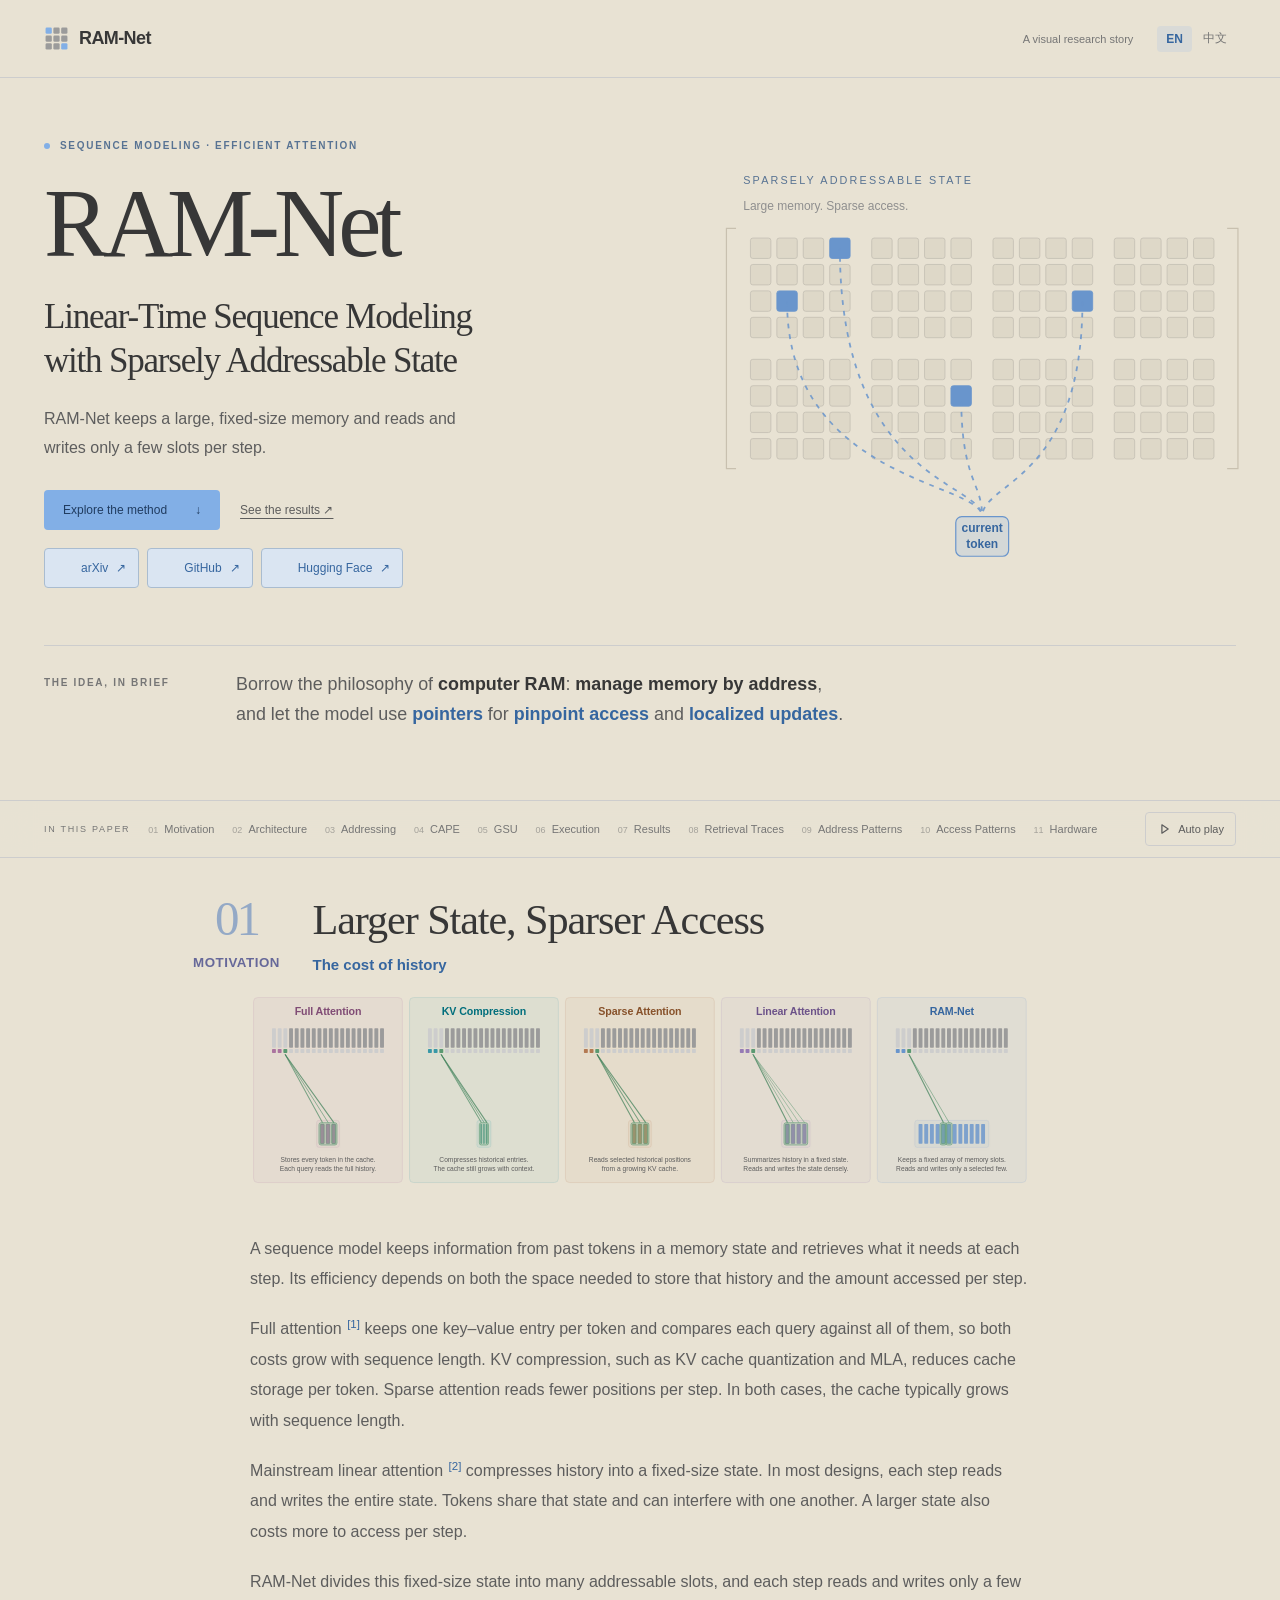
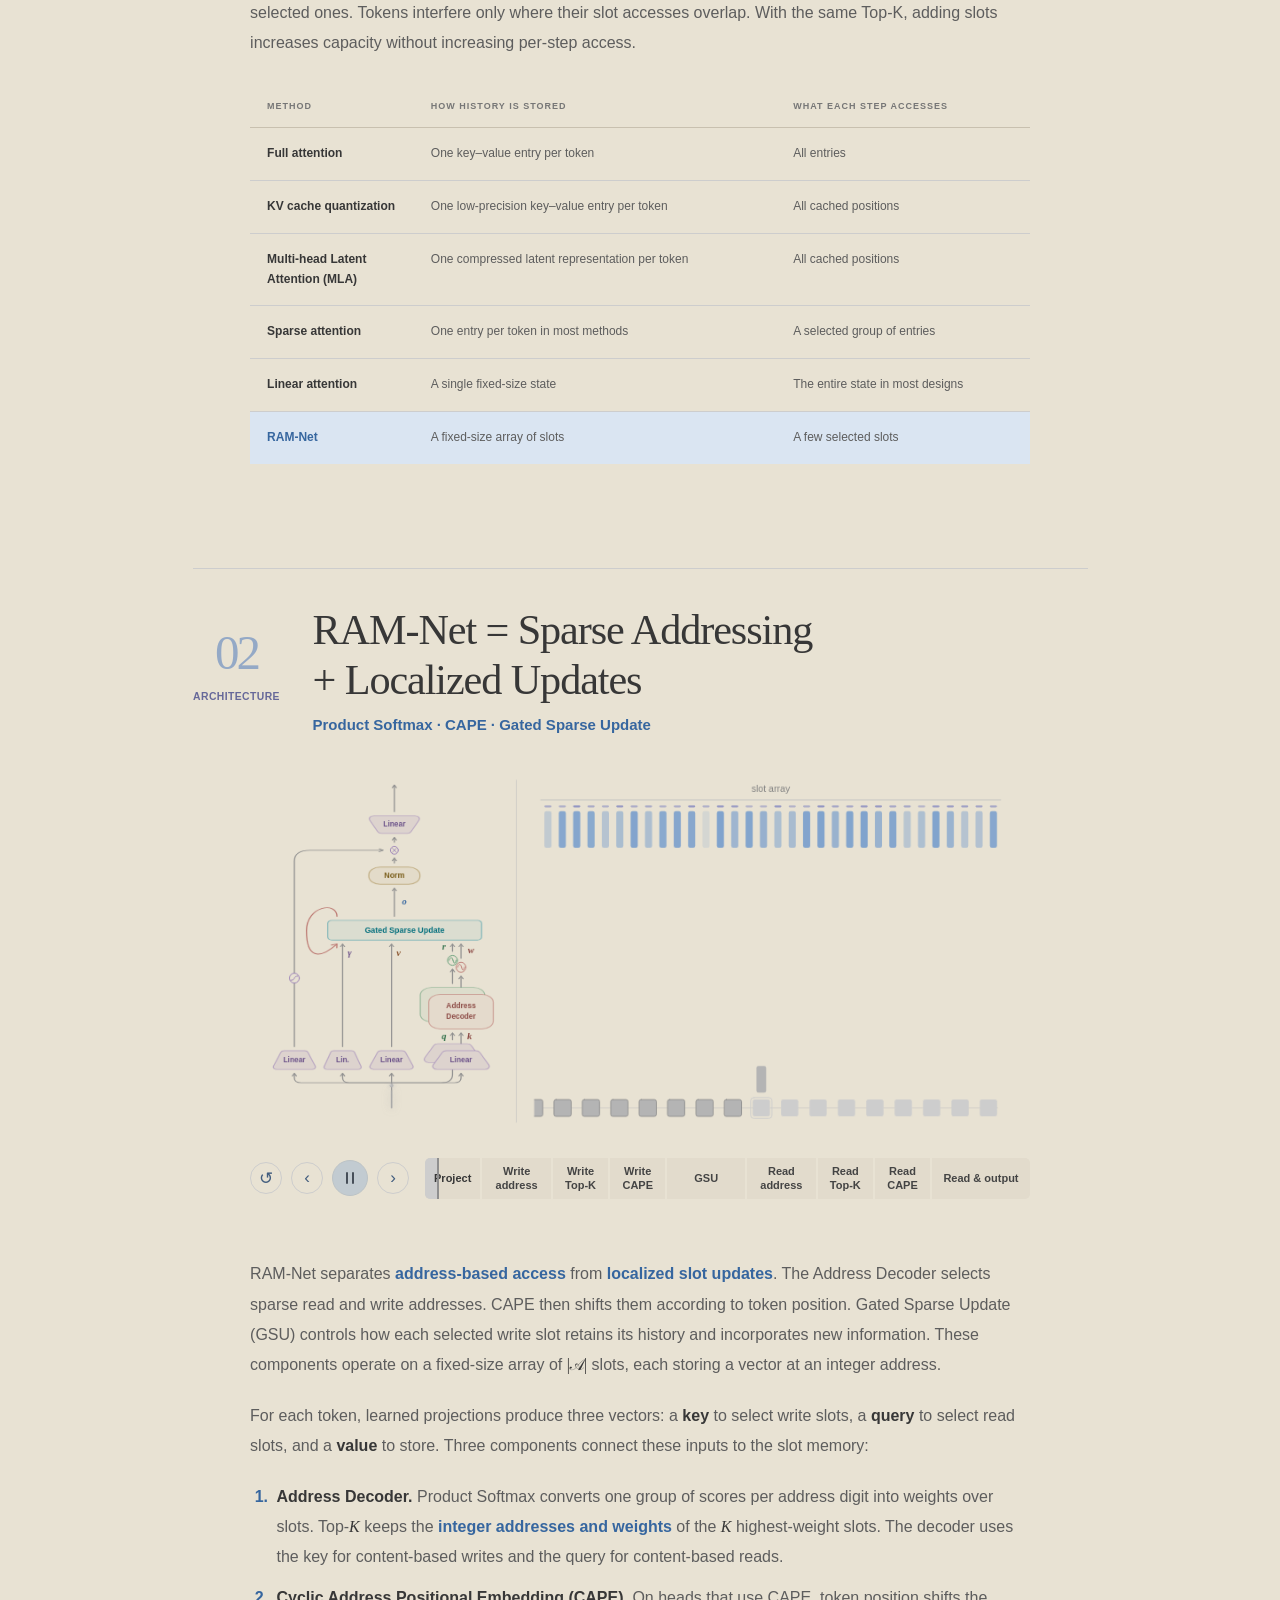
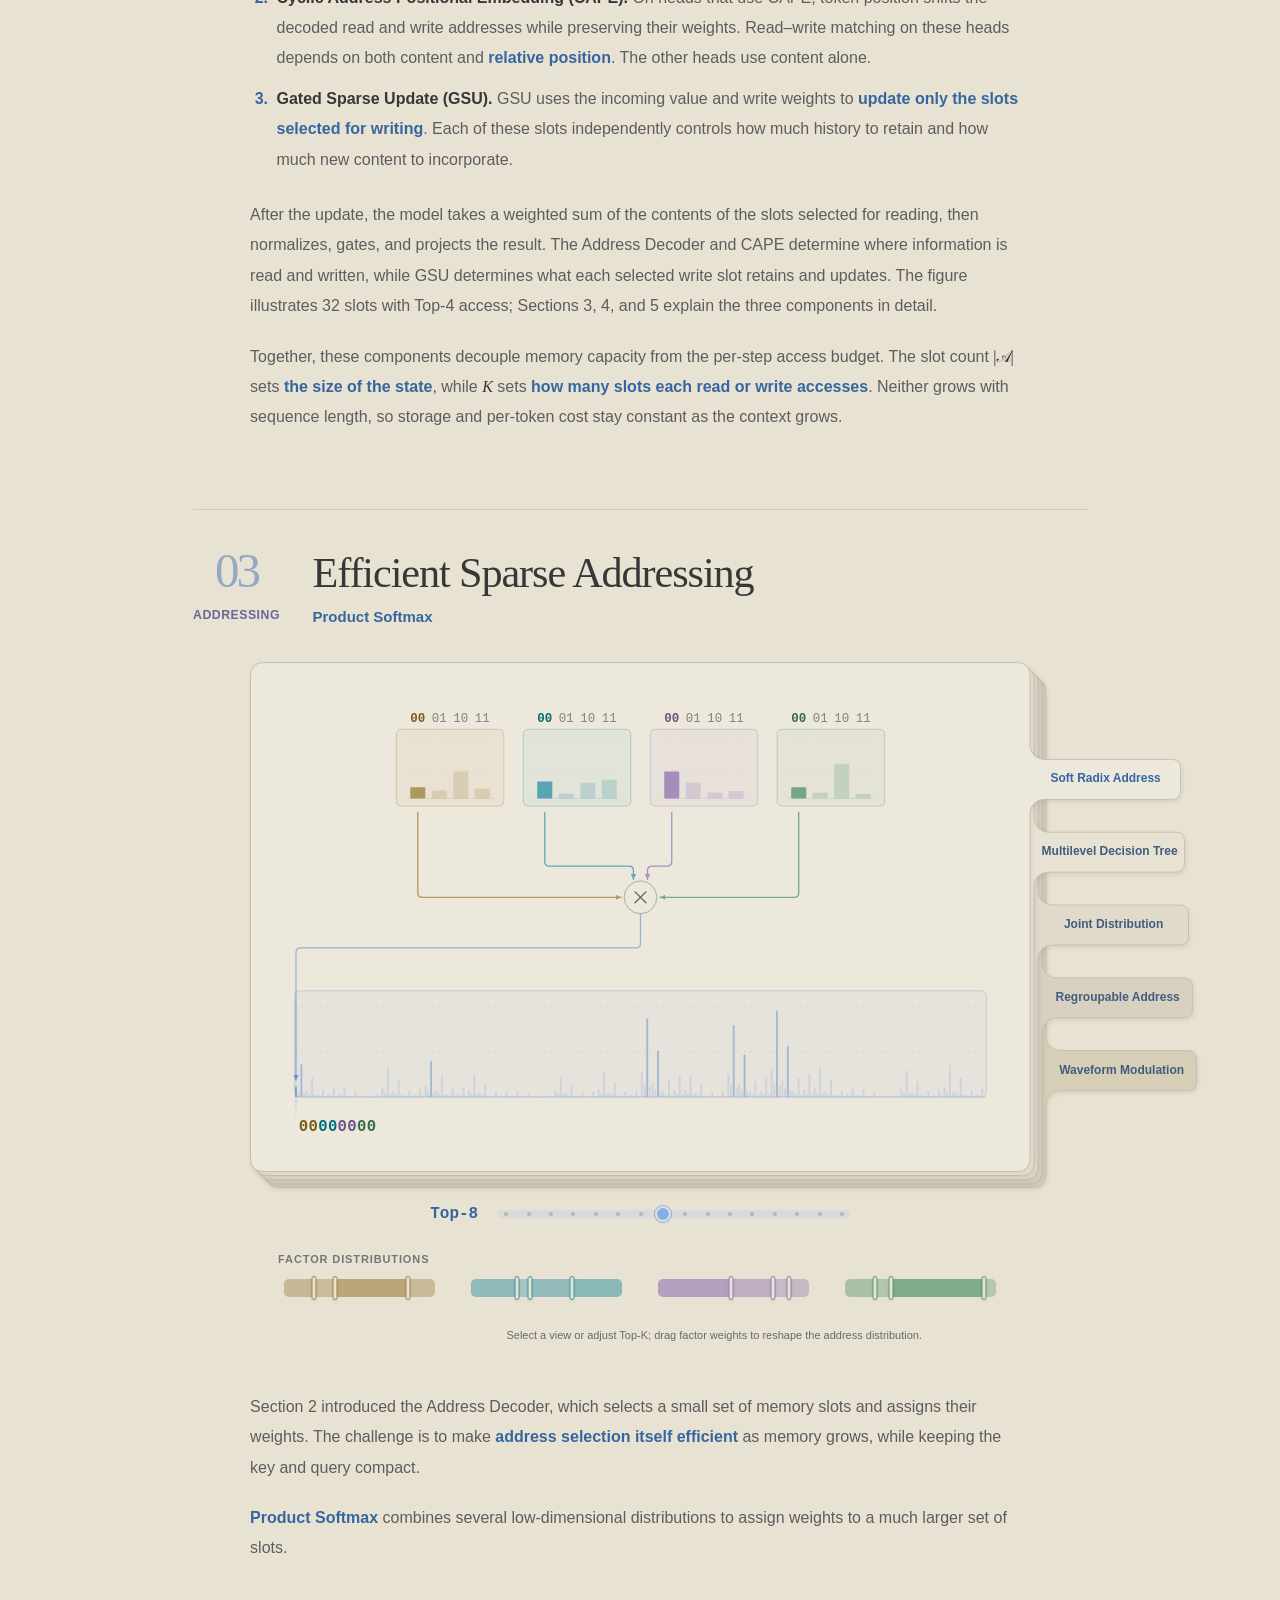
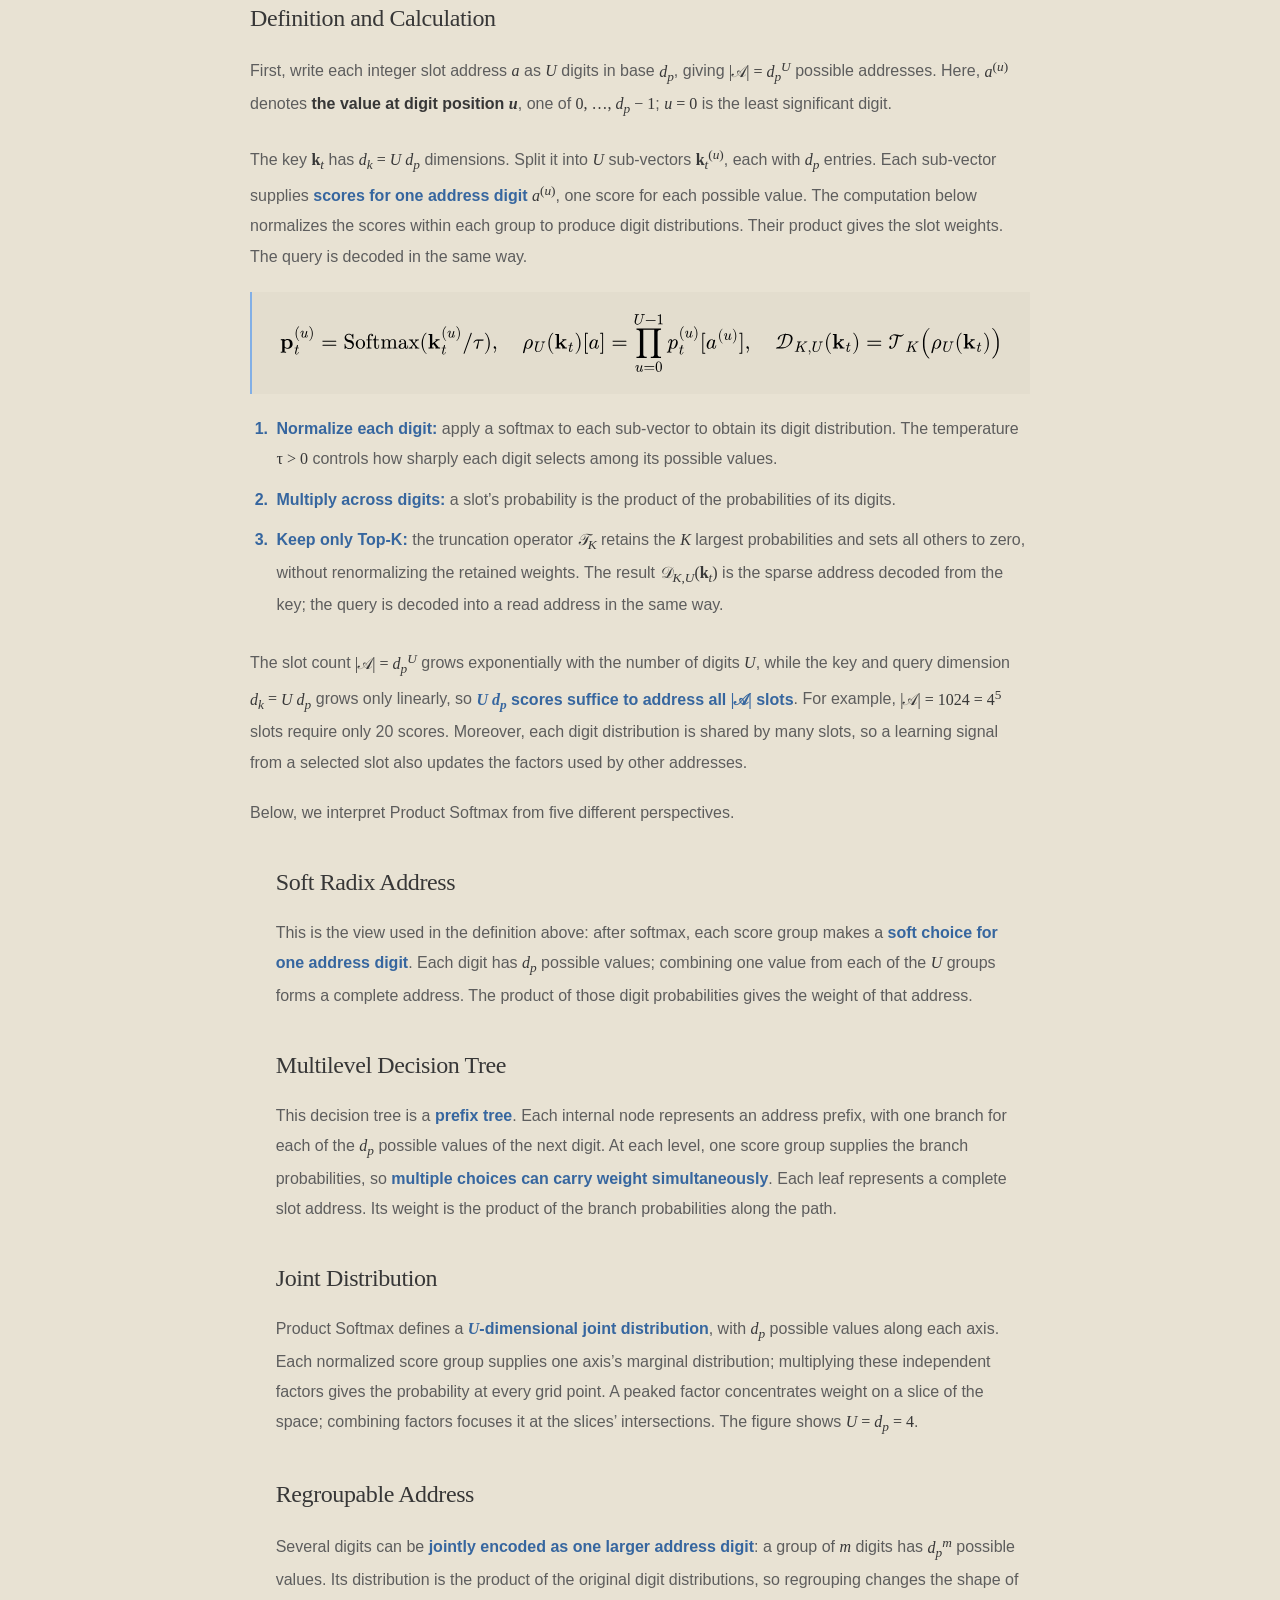
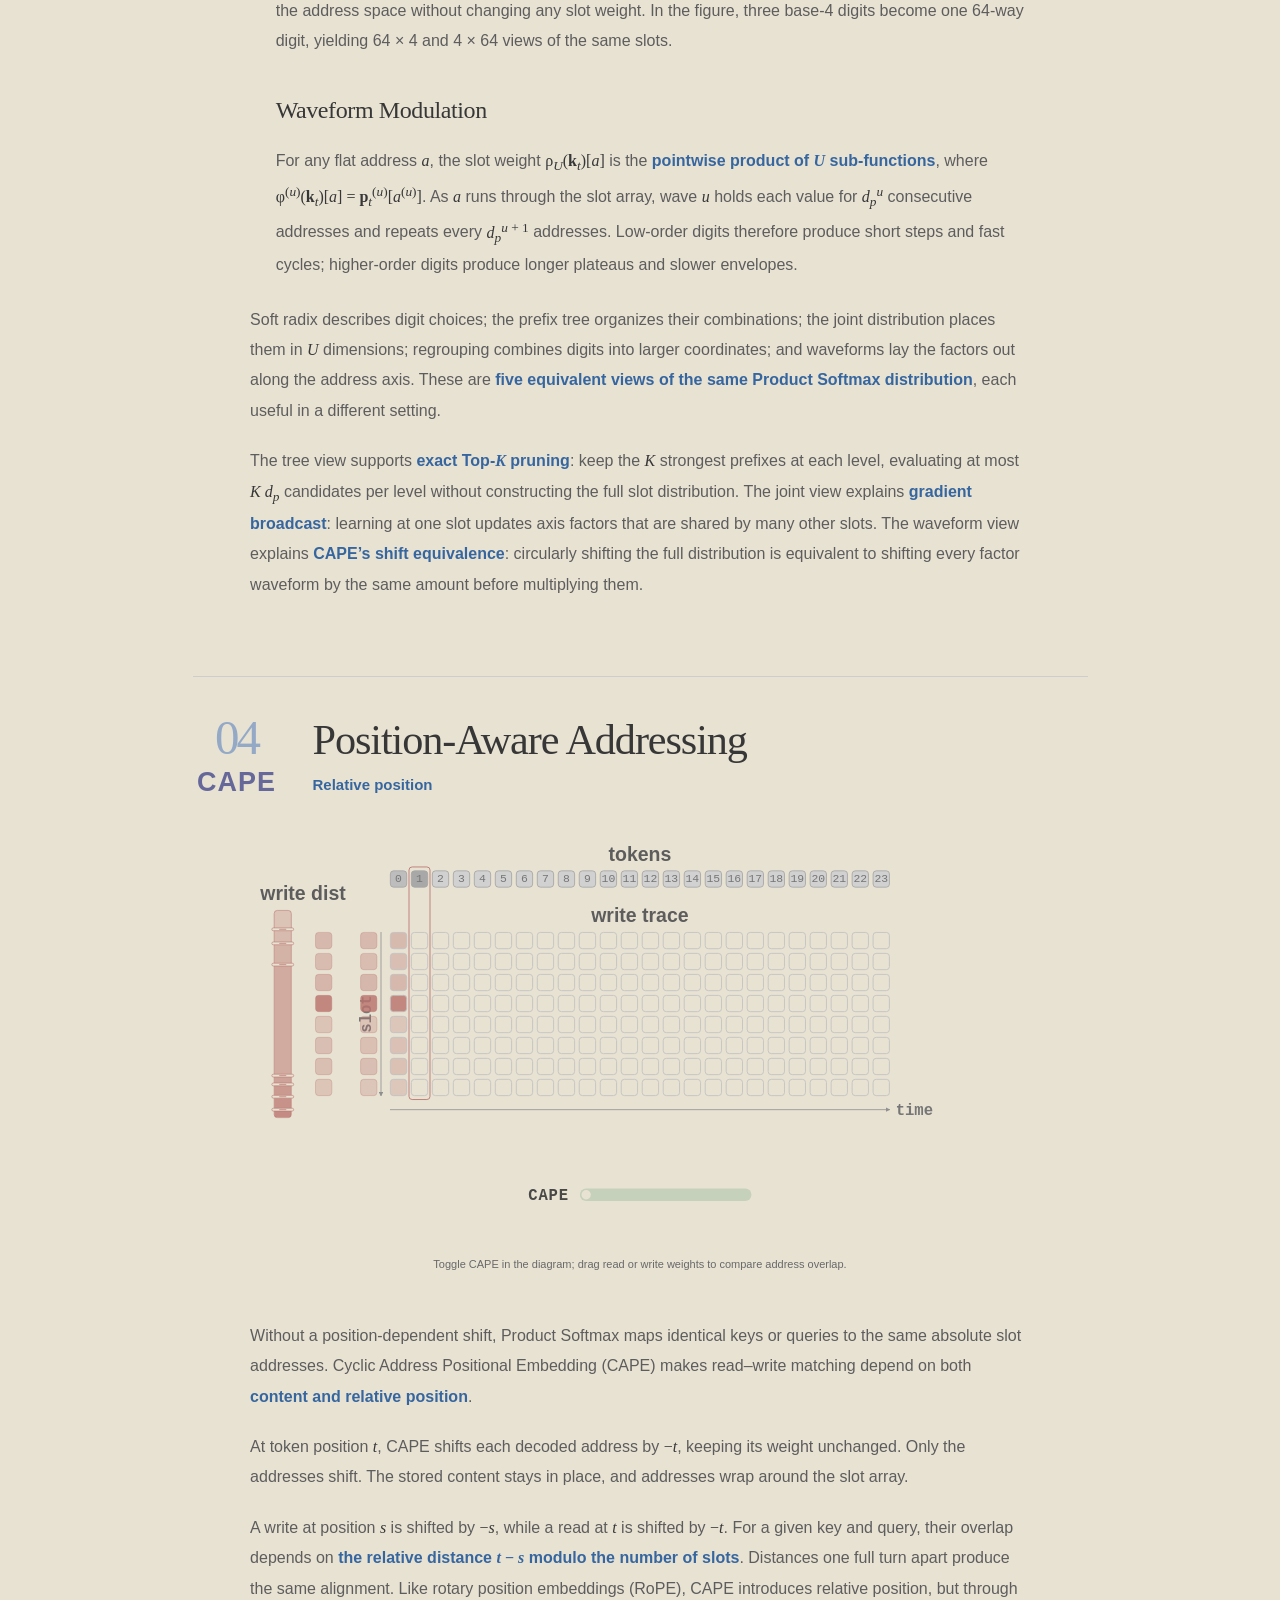
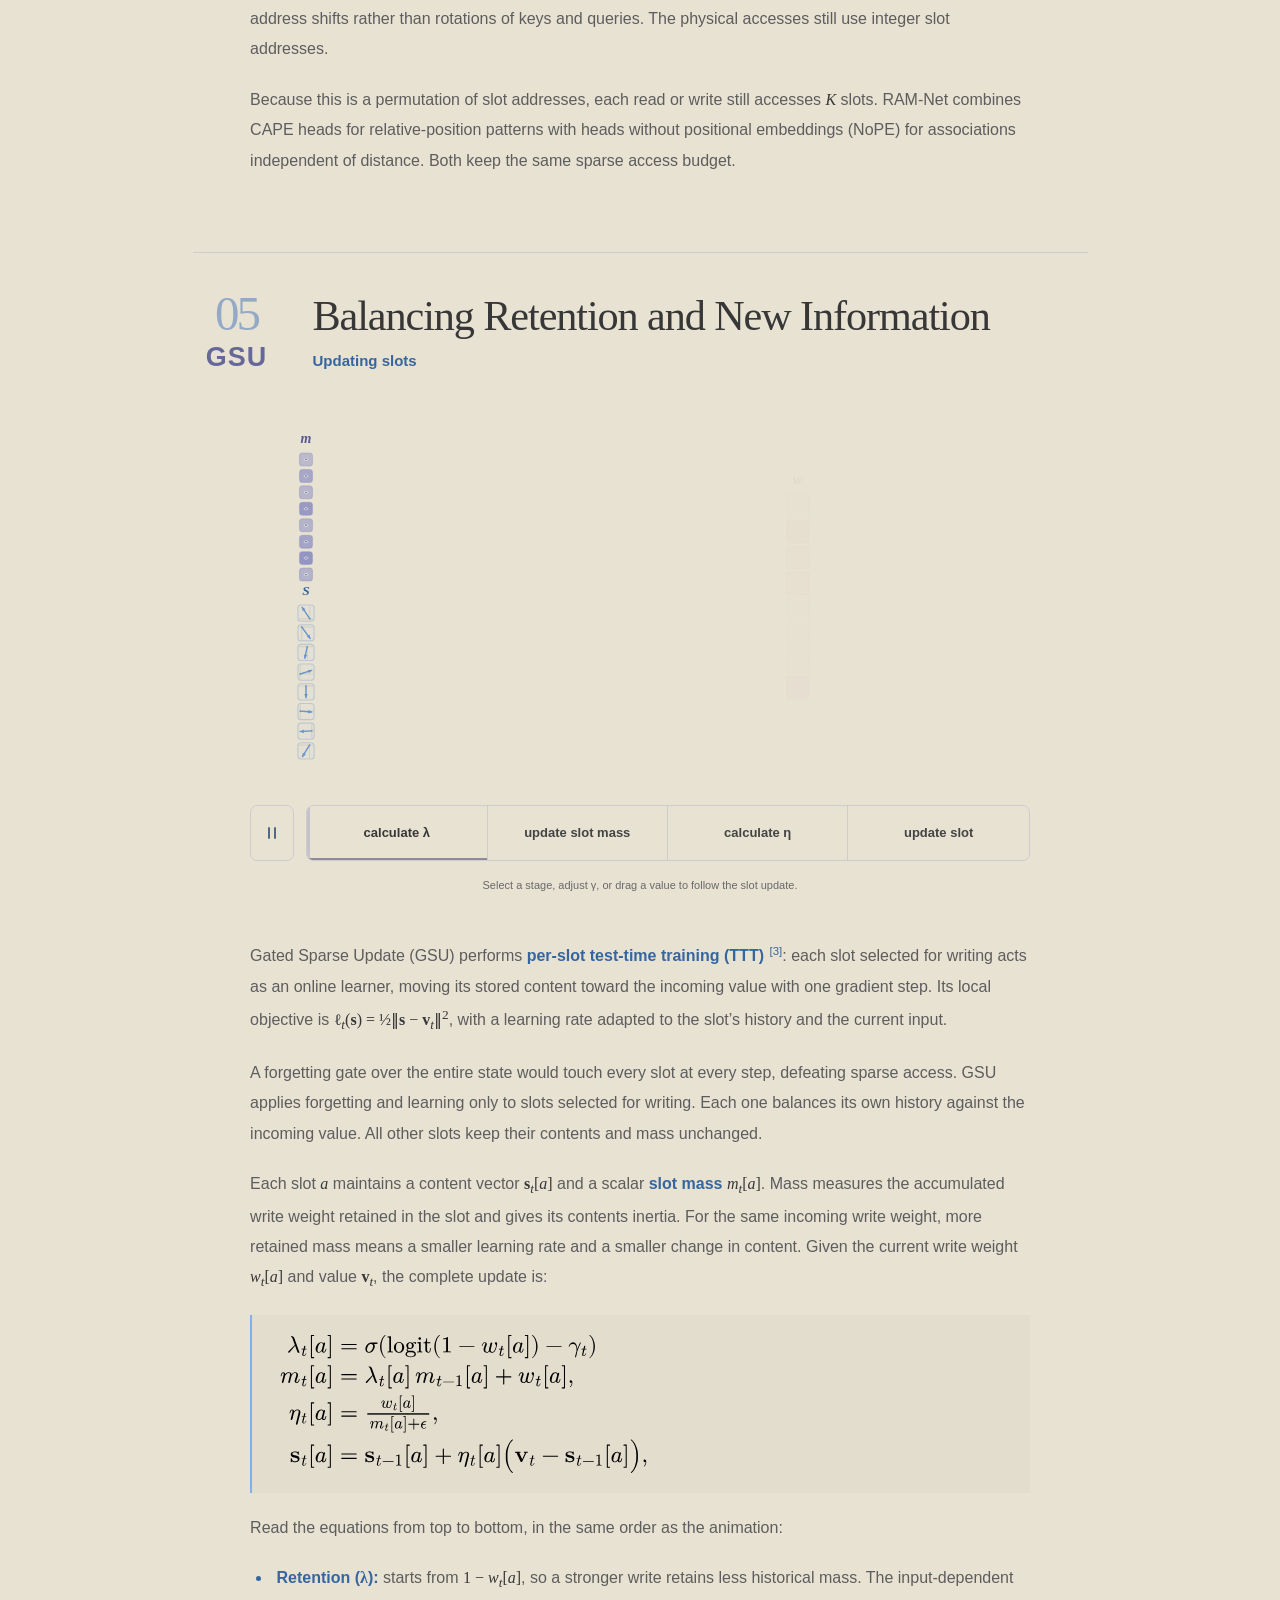
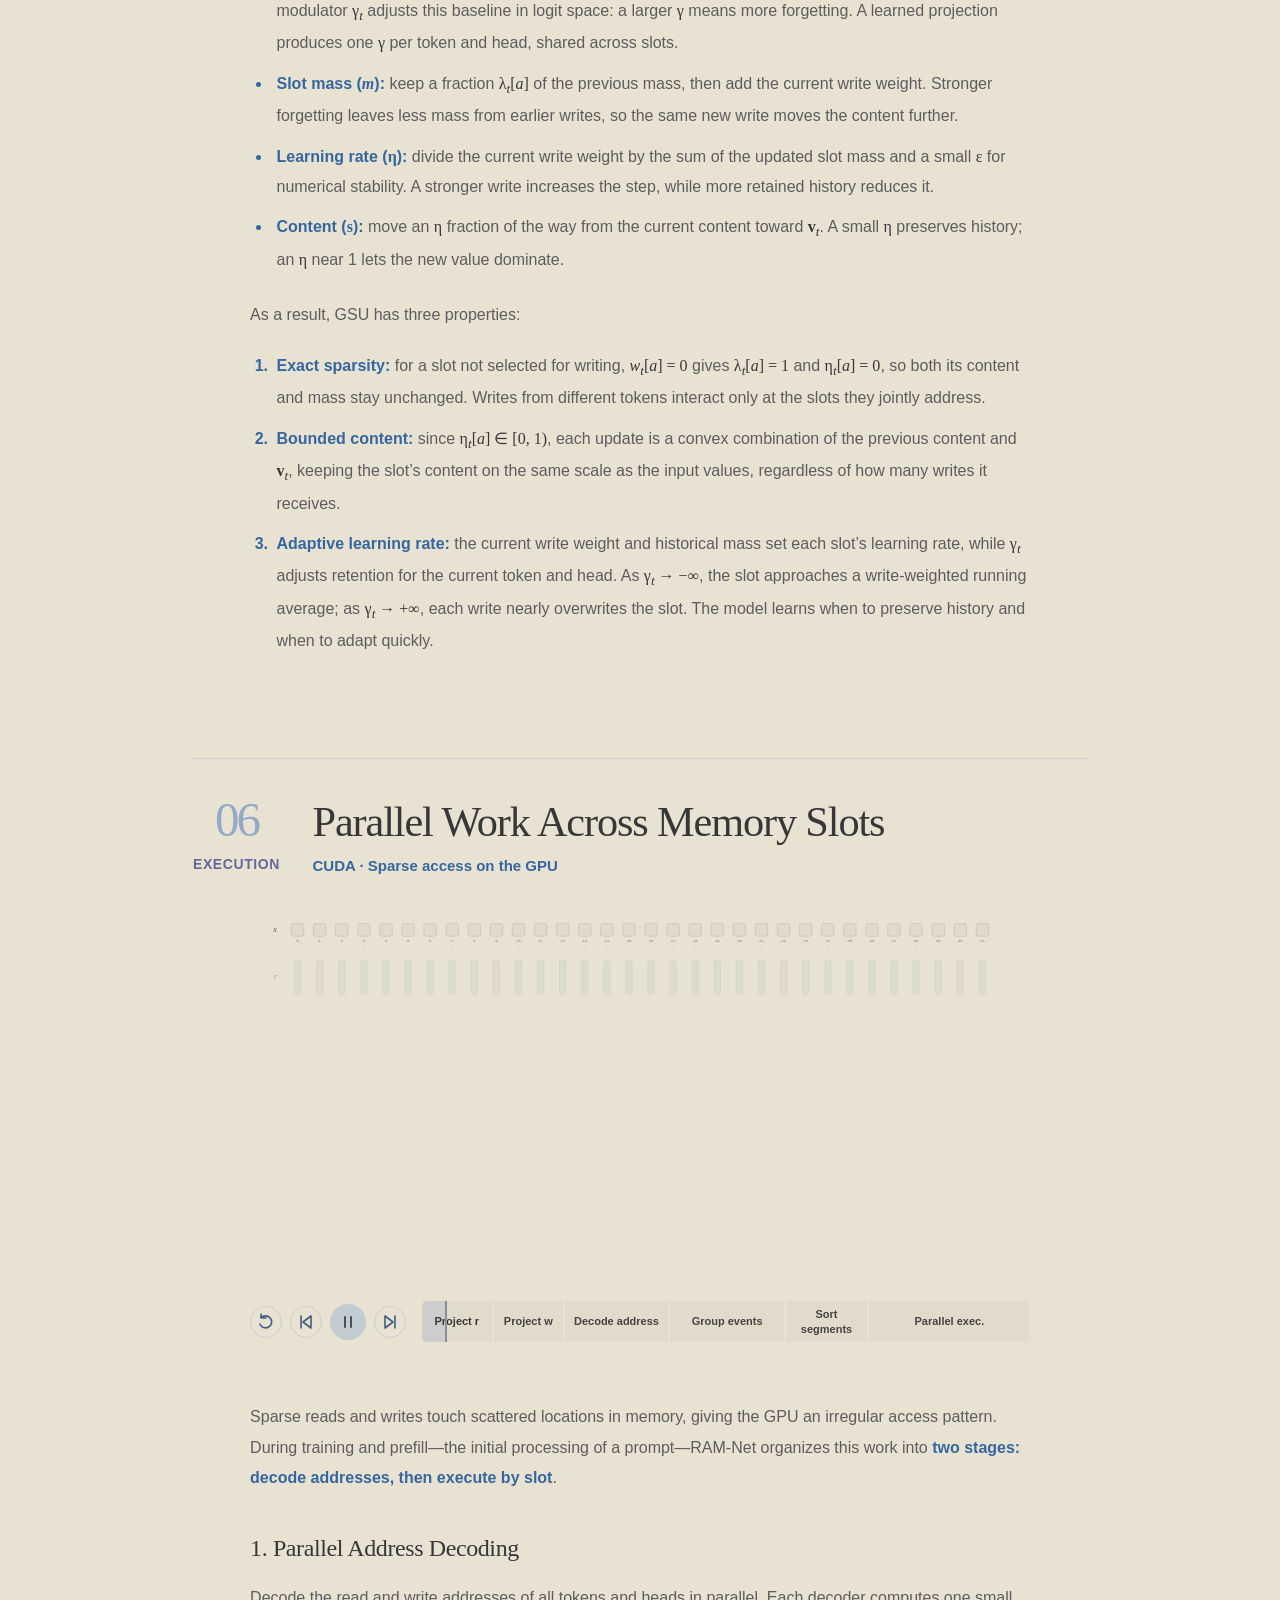
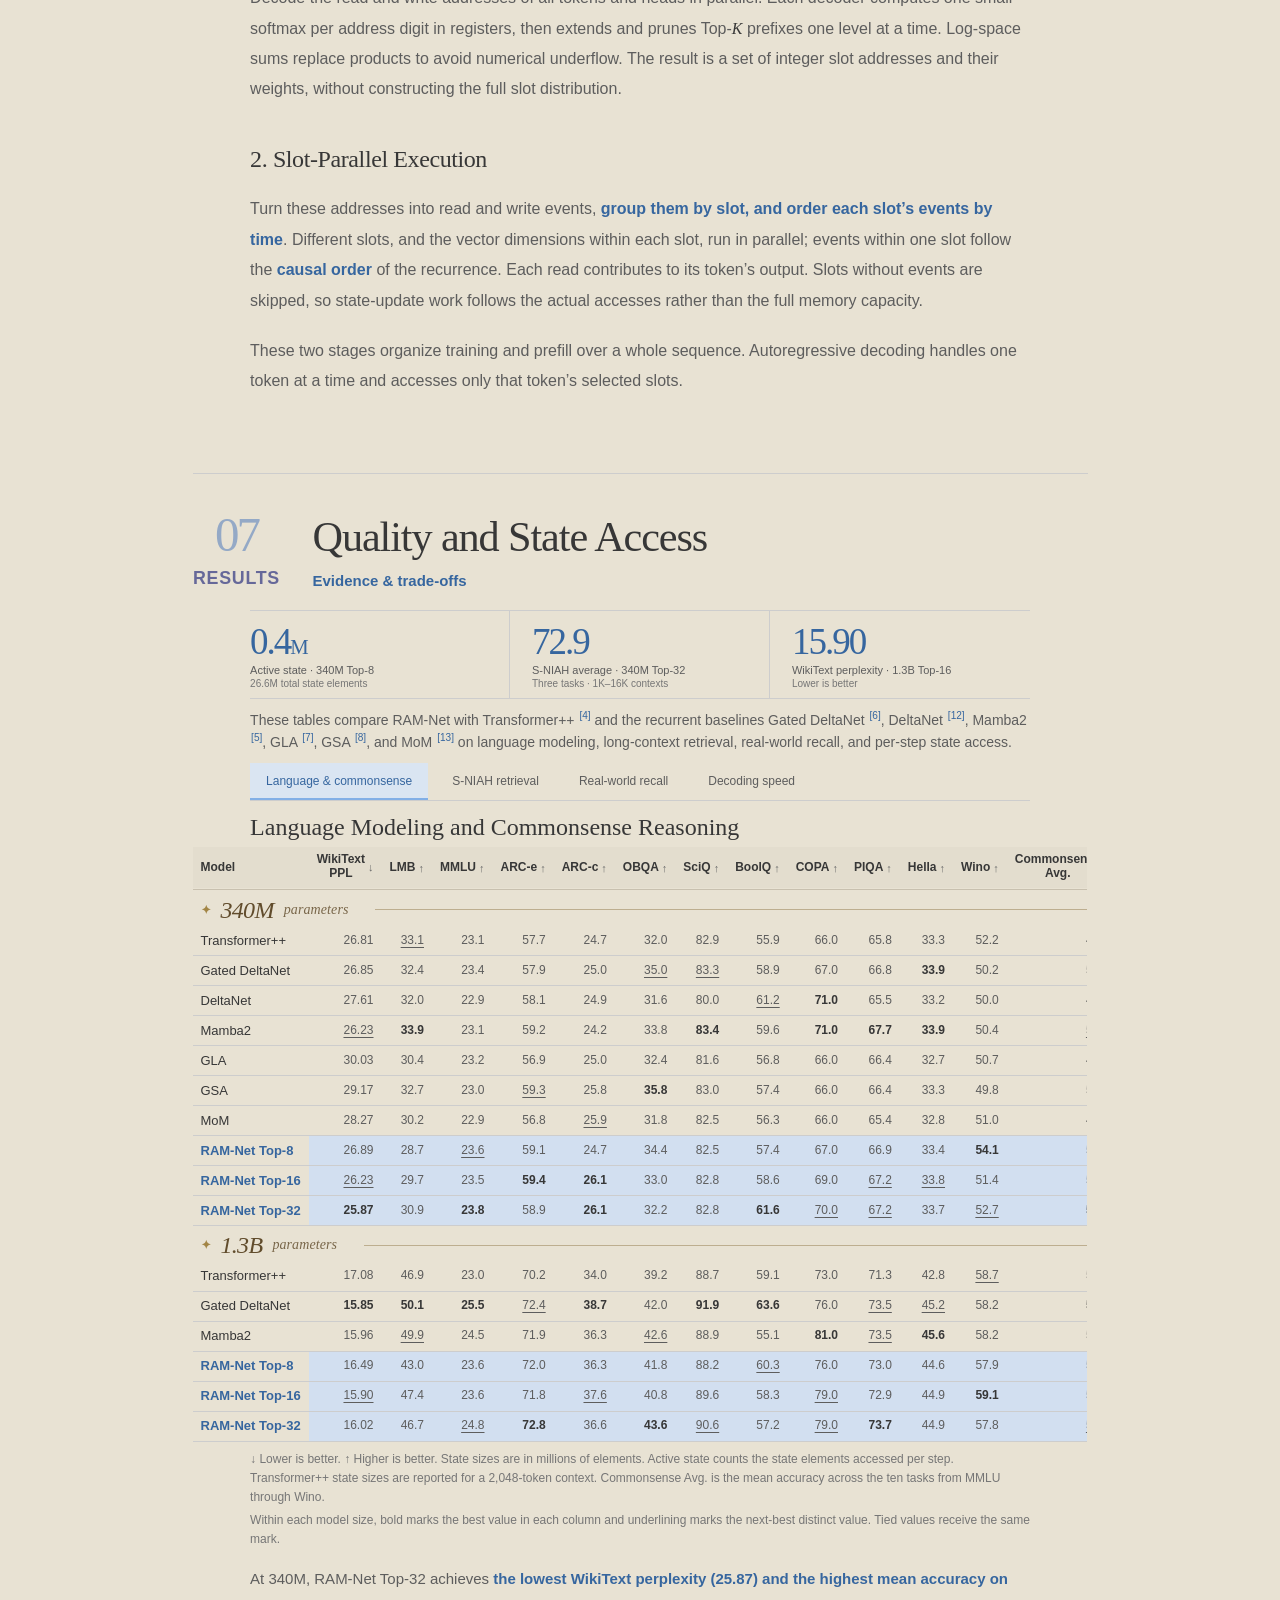
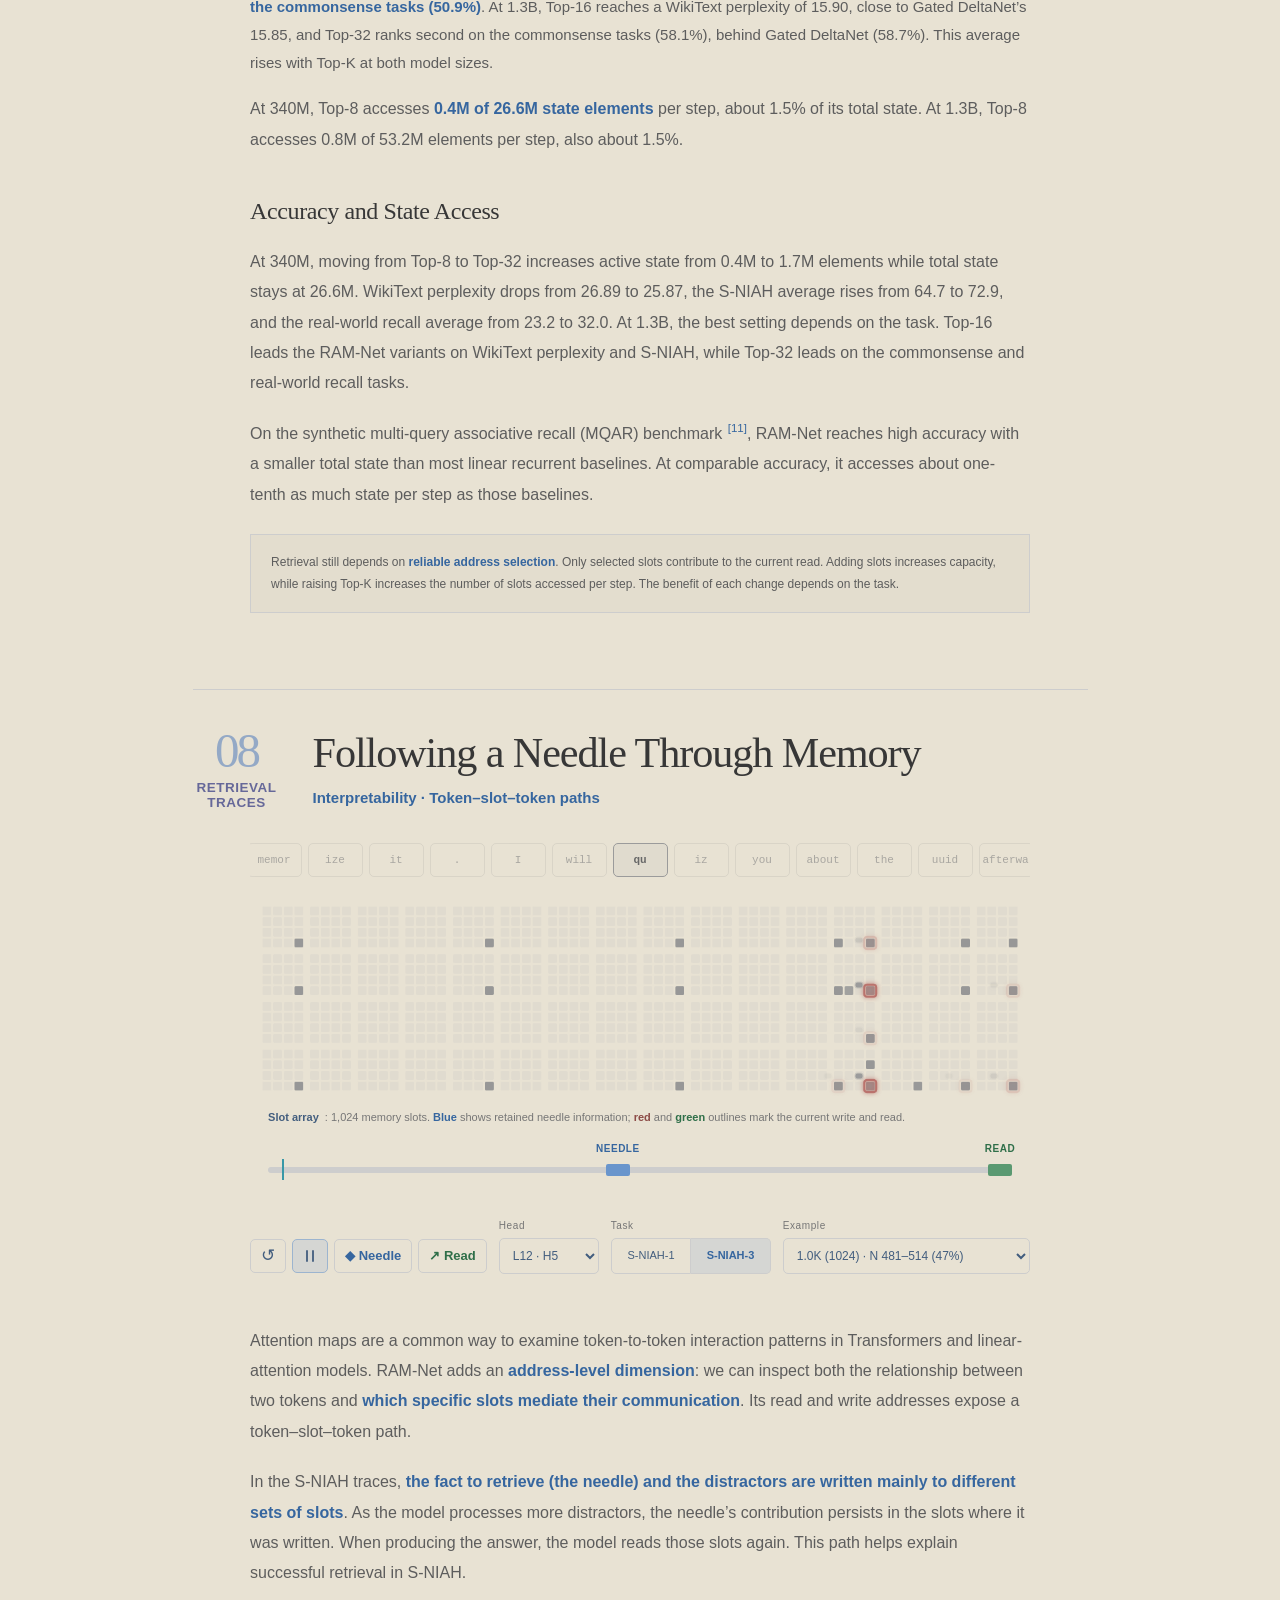
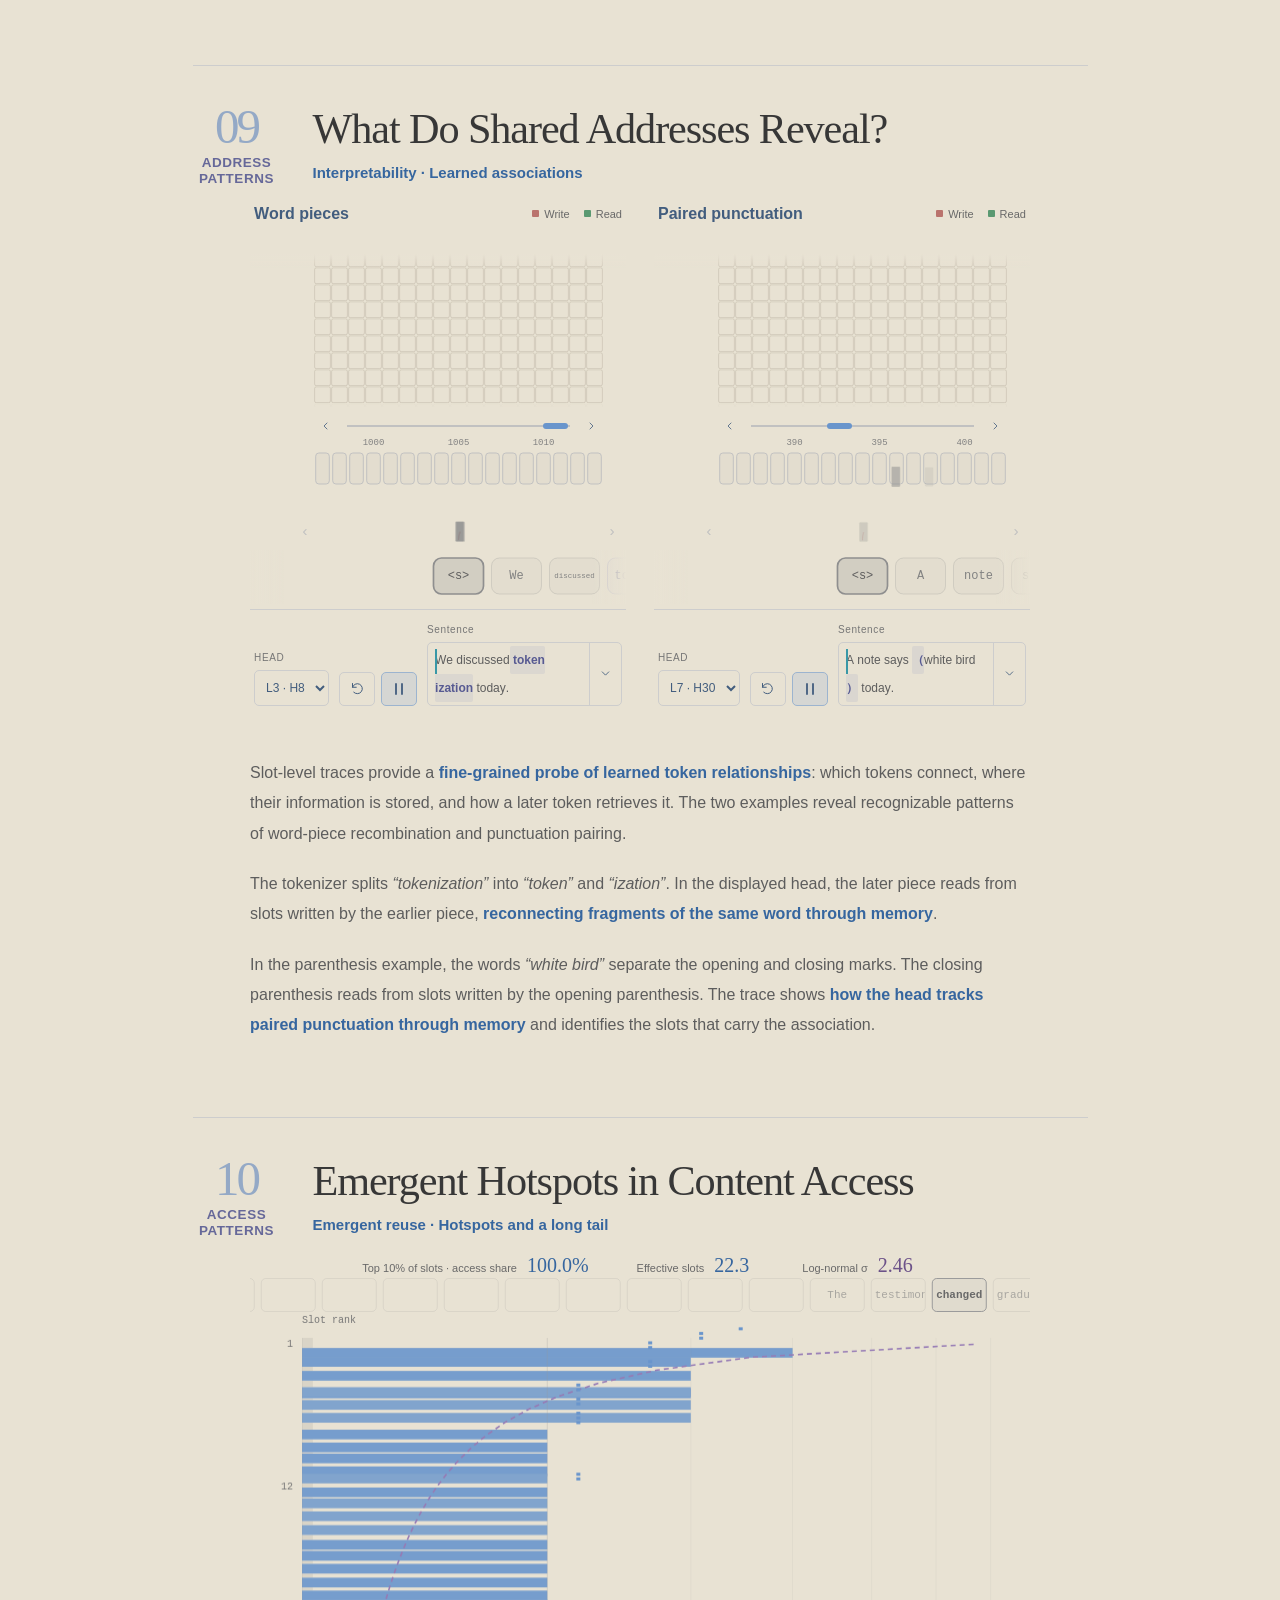
==== commit 0409e94b: "update table head" ====
--- a/index.html
+++ b/index.html
@@ -15,13 +15,13 @@
     if (location.hash) history.replaceState(history.state, '', location.pathname + location.search);
   </script>
   <script src="assets/palette.js?v=logo-grid-20261028" data-palette="data/palette.json?v=decoding-20261126"></script>
-  <script defer src="assets/translations-zh.js?v=editorial-20261126"></script><script defer src="assets/i18n.js?v=copy-review-20261126"></script>
+  <script defer src="assets/translations-zh.js?v=commonsense-20261126"></script><script defer src="assets/i18n.js?v=copy-review-20261126"></script>
   <script defer src="assets/animation-runtime.js?v=section-fit-20261126"></script><script defer src="assets/exhibit-markup.js?v=section-fit-20261126"></script>
   <script defer src="data/probes/niah_traces.js"></script><script defer src="data/probes/niah_slot_maps.js"></script><script defer src="data/probes/head_traces.js"></script>
   <script defer src="assets/stage-timeline.js?v=i18n-20261008"></script>
   <script defer src="animations/hardware.js?v=fixed-input-cadence-20261029"></script>
   <script defer src="animations/attn_cmp.js?v=copy-review-20261126b"></script><script defer src="animations/ramnet_arch.js?v=section-fit-20261126"></script><script defer src="animations/product_softmax.js?v=section-fit-20261126"></script><script defer src="animations/cape.js?v=i18n-20261008"></script><script defer src="animations/gsu.js?v=section-fit-20261126"></script><script defer src="animations/cal_pipeline.js?v=section-fit-20261126"></script><script defer src="animations/niah_probe.js?v=section-fit-20261126"></script><script defer src="animations/head_probe.js?v=section-fit-20261126"></script>
-  <script defer src="animations/slot_usage.js?v=section-fit-20261126"></script><script defer src="assets/exhibit-host.js?v=section-fit-20261126"></script><script defer src="assets/site.js?v=results-table-20261126"></script><script defer src="assets/hero.js"></script><script defer src="assets/section-scroll.js?v=section-fit-20261126"></script><script defer src="data/experiments.js?v=metric-labels-20261126"></script><script defer src="assets/experiments.js?v=results-table-20261126"></script><script defer src="assets/reading-position.js?v=section-fit-20261126"></script>
+  <script defer src="animations/slot_usage.js?v=section-fit-20261126"></script><script defer src="assets/exhibit-host.js?v=section-fit-20261126"></script><script defer src="assets/site.js?v=results-table-20261126"></script><script defer src="assets/hero.js"></script><script defer src="assets/section-scroll.js?v=section-fit-20261126"></script><script defer src="data/experiments.js?v=commonsense-20261126"></script><script defer src="assets/experiments.js?v=commonsense-20261126"></script><script defer src="assets/reading-position.js?v=section-fit-20261126"></script>
 </head>
 <body id="top">
 <a class="skip-link" href="#memory">Skip to the paper</a>
@@ -256,19 +256,19 @@
 </div>
 <div class="prose results-intro"><p>These tables compare RAM-Net with Transformer++ <a class="cite" href="#ref-4">[4]</a> and the recurrent baselines Gated DeltaNet <a class="cite" href="#ref-6">[6]</a>, DeltaNet <a class="cite" href="#ref-12">[12]</a>, Mamba2 <a class="cite" href="#ref-5">[5]</a>, GLA <a class="cite" href="#ref-7">[7]</a>, GSA <a class="cite" href="#ref-8">[8]</a>, and MoM <a class="cite" href="#ref-13">[13]</a> on language modeling, long-context retrieval, real-world recall, and per-step state access.</p></div>
 <div class="experiment-tabs" role="tablist" aria-label="Experiment results" hidden>
-<button type="button" role="tab" id="tab-language" aria-controls="experiment-language" aria-selected="true">Language &amp; reasoning</button>
+<button type="button" role="tab" id="tab-language" aria-controls="experiment-language" aria-selected="true">Language &amp; commonsense</button>
 <button type="button" role="tab" id="tab-sniah" aria-controls="experiment-sniah" aria-selected="false" tabindex="-1">S-NIAH retrieval</button>
 <button type="button" role="tab" id="tab-tasks" aria-controls="experiment-tasks" aria-selected="false" tabindex="-1">Real-world recall</button>
 <button type="button" role="tab" id="tab-decoding" aria-controls="experiment-decoding" aria-selected="false" tabindex="-1">Decoding speed</button>
 </div>
 <article class="experiment-panel" id="experiment-language" aria-labelledby="title-language">
-<h3 id="title-language">Language Modeling and Reasoning</h3>
-<div class="experiment-scroll" role="region" aria-label="Language Modeling and Reasoning data table" tabindex="0">
-<table class="experiment-table" data-benchmark="language"><caption>Language Modeling and Reasoning — 340M and 1.3B models</caption><thead></thead>
+<h3 id="title-language">Language Modeling and Commonsense Reasoning</h3>
+<div class="experiment-scroll" role="region" aria-label="Language Modeling and Commonsense Reasoning data table" tabindex="0">
+<table class="experiment-table" data-benchmark="language"><caption>Language Modeling and Commonsense Reasoning — 340M and 1.3B models</caption><thead></thead>
 </table></div>
-<p class="experiment-key">↓ Lower is better. ↑ Higher is better. State sizes are in millions of elements. Active state counts the state elements accessed per step. Transformer++ state sizes are reported for a 2,048-token context. The reasoning average covers the ten tasks from MMLU through Wino.</p>
+<p class="experiment-key">↓ Lower is better. ↑ Higher is better. State sizes are in millions of elements. Active state counts the state elements accessed per step. Transformer++ state sizes are reported for a 2,048-token context. Commonsense Avg. is the mean accuracy across the ten tasks from MMLU through Wino.</p>
 <p class="experiment-key">Within each model size, bold marks the best value in each column and underlining marks the next-best distinct value. Tied values receive the same mark.</p>
-<p>At 340M, RAM-Net Top-32 achieves <strong class="text-highlight">the lowest WikiText perplexity (25.87) and the highest average reasoning accuracy (50.9)</strong>. At 1.3B, Top-16 reaches a WikiText perplexity of 15.90, close to Gated DeltaNet’s 15.85, and Top-32 ranks second in average reasoning accuracy at 58.1, behind Gated DeltaNet’s 58.7. Increasing Top-K improves average reasoning accuracy at both scales.</p>
+<p>At 340M, RAM-Net Top-32 achieves <strong class="text-highlight">the lowest WikiText perplexity (25.87) and the highest mean accuracy on the commonsense tasks (50.9%)</strong>. At 1.3B, Top-16 reaches a WikiText perplexity of 15.90, close to Gated DeltaNet’s 15.85, and Top-32 ranks second on the commonsense tasks (58.1%), behind Gated DeltaNet (58.7%). This average rises with Top-K at both model sizes.</p>
 </article>
 <article class="experiment-panel" id="experiment-sniah" aria-labelledby="title-sniah">
 <h3 id="title-sniah">S-NIAH: Retrieval Across Context Lengths</h3>
@@ -300,7 +300,7 @@
 <div class="prose"><p>At 340M, Top-8 accesses <strong class="text-highlight">0.4M of 26.6M state elements</strong> per step, about 1.5% of its total state. At 1.3B, Top-8 accesses 0.8M of 53.2M elements per step, also about 1.5%.</p></div>
 
 <div class="prose results-discussion"><h3>Accuracy and State Access</h3>
-<p>At 340M, moving from Top-8 to Top-32 increases active state from 0.4M to 1.7M elements while total state stays at 26.6M. WikiText perplexity drops from 26.89 to 25.87, the S-NIAH average rises from 64.7 to 72.9, and the real-world recall average from 23.2 to 32.0. At 1.3B, the best setting depends on the task. Top-16 leads the RAM-Net variants on WikiText perplexity and S-NIAH, while Top-32 leads on average reasoning accuracy and real-world recall.</p>
+<p>At 340M, moving from Top-8 to Top-32 increases active state from 0.4M to 1.7M elements while total state stays at 26.6M. WikiText perplexity drops from 26.89 to 25.87, the S-NIAH average rises from 64.7 to 72.9, and the real-world recall average from 23.2 to 32.0. At 1.3B, the best setting depends on the task. Top-16 leads the RAM-Net variants on WikiText perplexity and S-NIAH, while Top-32 leads on the commonsense and real-world recall tasks.</p>
 <p>On the synthetic multi-query associative recall (MQAR) benchmark <a class="cite" href="#ref-11">[11]</a>, RAM-Net reaches high accuracy with a smaller total state than most linear recurrent baselines. At comparable accuracy, it accesses about one-tenth as much state per step as those baselines.</p>
 </div><div class="results-note">Retrieval still depends on <strong class="text-highlight">reliable address selection</strong>. Only selected slots contribute to the current read. Adding slots increases capacity, while raising Top-K increases the number of slots accessed per step. The benefit of each change depends on the task.</div></section>
 <section class="paper-section" id="retrieval-probe" aria-labelledby="heading-retrieval-probe"><div class="section-opening">
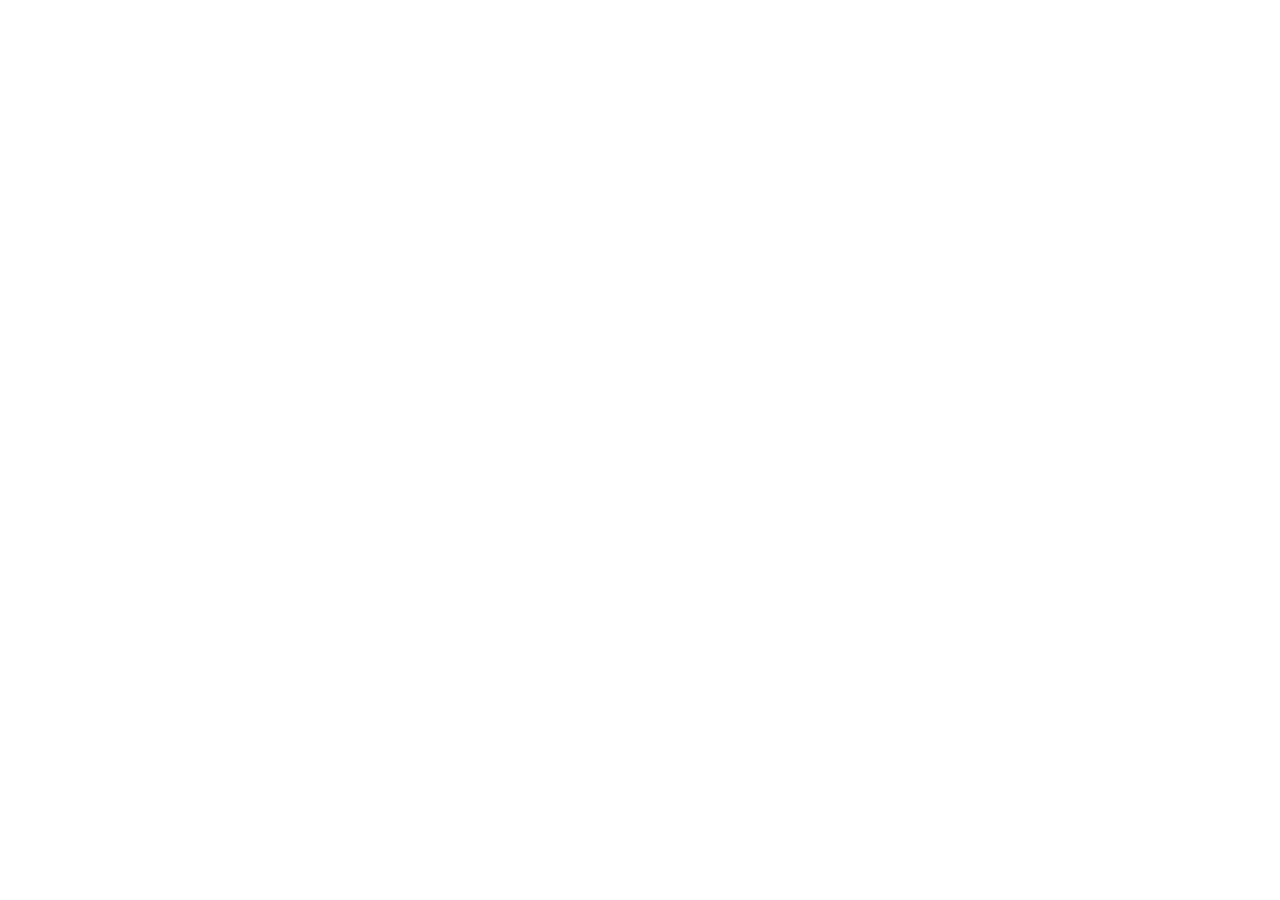
==== commit 8e5eef41: "chore: redirect the old RAM-Net website to the GitHub repository" ====
--- a/index.html
+++ b/index.html
@@ -1,366 +1,13 @@
 <!doctype html>
 <html lang="en">
 <head>
-  <meta charset="utf-8"><meta name="viewport" content="width=device-width, initial-scale=1">
-  <meta name="theme-color" content="#e8e2d3">
-  <title>RAM-Net — Linear-Time Sequence Modeling with Sparsely Addressable State</title>
-  <meta name="description" content="Explore RAM-Net: a larger recurrent memory with sparse read and write access. An interactive explanation of Product Softmax, CAPE, Gated Sparse Update and the CUDA execution pipeline.">
-  <link rel="icon" href="assets/favicon.svg?v=logo-grid-20261028" type="image/svg+xml">
-  <link rel="stylesheet" href="assets/site.css?v=results-headings-20261126">
-  <script>
-    // These viewports always use compact layout, even before figures can be measured.
-    if (matchMedia('(aspect-ratio < 1/1), (max-width: 560px)').matches) document.documentElement.classList.add('compact-layout');
-    history.scrollRestoration = 'manual';
-    window.ramnetInitialHash = location.hash === '#top' ? '' : location.hash;
-    if (location.hash) history.replaceState(history.state, '', location.pathname + location.search);
-  </script>
-  <script src="assets/palette.js?v=logo-grid-20261028" data-palette="data/palette.json?v=decoding-20261126"></script>
-  <script defer src="assets/translations-zh.js?v=commonsense-20261126"></script><script defer src="assets/i18n.js?v=copy-review-20261126"></script>
-  <script defer src="assets/animation-runtime.js?v=section-fit-20261126"></script><script defer src="assets/exhibit-markup.js?v=section-fit-20261126"></script>
-  <script defer src="data/probes/niah_traces.js"></script><script defer src="data/probes/niah_slot_maps.js"></script><script defer src="data/probes/head_traces.js"></script>
-  <script defer src="assets/stage-timeline.js?v=i18n-20261008"></script>
-  <script defer src="animations/hardware.js?v=fixed-input-cadence-20261029"></script>
-  <script defer src="animations/attn_cmp.js?v=copy-review-20261126b"></script><script defer src="animations/ramnet_arch.js?v=section-fit-20261126"></script><script defer src="animations/product_softmax.js?v=section-fit-20261126"></script><script defer src="animations/cape.js?v=i18n-20261008"></script><script defer src="animations/gsu.js?v=section-fit-20261126"></script><script defer src="animations/cal_pipeline.js?v=section-fit-20261126"></script><script defer src="animations/niah_probe.js?v=section-fit-20261126"></script><script defer src="animations/head_probe.js?v=section-fit-20261126"></script>
-  <script defer src="animations/slot_usage.js?v=section-fit-20261126"></script><script defer src="assets/exhibit-host.js?v=section-fit-20261126"></script><script defer src="assets/site.js?v=results-table-20261126"></script><script defer src="assets/hero.js"></script><script defer src="assets/section-scroll.js?v=section-fit-20261126"></script><script defer src="data/experiments.js?v=commonsense-20261126"></script><script defer src="assets/experiments.js?v=commonsense-20261126"></script><script defer src="assets/reading-position.js?v=section-fit-20261126"></script>
+  <meta charset="utf-8">
+  <title>RAM-Net on GitHub</title>
+  <script>location.replace('https://github.com/MuonCat/RAM-Net');</script>
+  <meta http-equiv="refresh" content="0; url=https://github.com/MuonCat/RAM-Net">
+  <link rel="canonical" href="https://github.com/MuonCat/RAM-Net">
 </head>
-<body id="top">
-<a class="skip-link" href="#memory">Skip to the paper</a>
-<header class="site-header">
-  <a href="#top" class="wordmark" aria-label="RAM-Net home"><svg viewBox="0 0 32 32" aria-hidden="true"><g fill="var(--neutral-8)"><rect x="12" y="2" width="8" height="8" rx="1.6"/><rect x="22" y="2" width="8" height="8" rx="1.6"/><rect x="2" y="12" width="8" height="8" rx="1.6"/><rect x="12" y="12" width="8" height="8" rx="1.6"/><rect x="22" y="12" width="8" height="8" rx="1.6"/><rect x="2" y="22" width="8" height="8" rx="1.6"/><rect x="12" y="22" width="8" height="8" rx="1.6"/></g><g fill="var(--color-pageAccent)"><rect x="2" y="2" width="8" height="8" rx="1.6"/><rect x="22" y="22" width="8" height="8" rx="1.6"/></g></svg>RAM-Net</a>
-  <div class="header-meta"><span>A visual research story</span><div class="language-switch" role="group" aria-label="Language / 语言"><button type="button" data-language="en" aria-pressed="true">EN</button><button type="button" data-language="zh" aria-pressed="false">中文</button></div></div>
-</header>
-<section class="hero" aria-labelledby="paper-title">
-  <div class="eyebrow">Sequence modeling · Efficient attention</div>
-  <div class="hero-grid"><div>
-    <h1 id="paper-title">RAM-Net<span>Linear-Time Sequence Modeling<br>with Sparsely Addressable State</span></h1>
-    <p class="hero-deck">RAM-Net keeps a large, fixed-size memory and reads and writes only a few slots per step.</p>
-    <div class="hero-actions"><a class="button-link primary" href="#memory">Explore the method <span aria-hidden="true">↓</span></a><a class="text-link" href="#results">See the results ↗</a></div>
-    <div class="hero-resources" role="group" aria-label="Paper and project resources">
-      <a class="resource-link" href="https://arxiv.org/abs/2602.11958" target="_blank" rel="noopener noreferrer" aria-label="Read the paper on arXiv (opens in a new tab)"><img class="resource-logo" src="assets/icons/arxiv.svg" width="16" height="16" alt="">arXiv <span aria-hidden="true">↗</span></a>
-      <a class="resource-link" href="https://github.com/MuonCat/RAM-Net" target="_blank" rel="noopener noreferrer" aria-label="View the code on GitHub (opens in a new tab)"><img class="resource-logo" src="assets/icons/github.svg" width="16" height="16" alt="">GitHub <span aria-hidden="true">↗</span></a>
-      <a class="resource-link" href="https://huggingface.co/kaichengx/RAM-Net-Models/tree/main" target="_blank" rel="noopener noreferrer" aria-label="View the models on Hugging Face (opens in a new tab)"><img class="resource-logo" src="assets/icons/huggingface.svg" width="16" height="16" alt="">Hugging Face <span aria-hidden="true">↗</span></a>
-    </div>
-  </div><div class="hero-visual"><svg viewBox="0 30 470 350" role="img" aria-labelledby="memory-title memory-description">
-<title id="memory-title">A large memory, a small access footprint</title><desc id="memory-description">A current token writes to four random slots, then reads them back. Eight groups of sixteen slots form the memory array. This is a conceptual illustration.</desc>
-<text x="36" y="50" fill="var(--color-eyebrowInk)" font-size="9" letter-spacing="1.8">SPARSELY ADDRESSABLE STATE</text>
-<text x="36" y="72" fill="var(--neutral-7)" font-size="10">Large memory. Sparse access.</text>
-<path d="M 30 87 H 22 V 287 H 30 M 439 87 H 448 V 287 H 439" fill="none" stroke="var(--color-paperEdge)"/>
-<g class="slot-group"><rect class="slot" x="42" y="95" width="17" height="17" rx="2"/><rect class="slot" x="64" y="95" width="17" height="17" rx="2"/><rect class="slot" x="86" y="95" width="17" height="17" rx="2"/><rect class="slot" x="108" y="95" width="17" height="17" rx="2"/><rect class="slot" x="42" y="117" width="17" height="17" rx="2"/><rect class="slot" x="64" y="117" width="17" height="17" rx="2"/><rect class="slot" x="86" y="117" width="17" height="17" rx="2"/><rect class="slot" x="108" y="117" width="17" height="17" rx="2"/><rect class="slot" x="42" y="139" width="17" height="17" rx="2"/><rect class="slot" x="64" y="139" width="17" height="17" rx="2"/><rect class="slot" x="86" y="139" width="17" height="17" rx="2"/><rect class="slot" x="108" y="139" width="17" height="17" rx="2"/><rect class="slot" x="42" y="161" width="17" height="17" rx="2"/><rect class="slot" x="64" y="161" width="17" height="17" rx="2"/><rect class="slot" x="86" y="161" width="17" height="17" rx="2"/><rect class="slot" x="108" y="161" width="17" height="17" rx="2"/></g>
-<g class="slot-group"><rect class="slot" x="143" y="95" width="17" height="17" rx="2"/><rect class="slot" x="165" y="95" width="17" height="17" rx="2"/><rect class="slot" x="187" y="95" width="17" height="17" rx="2"/><rect class="slot" x="209" y="95" width="17" height="17" rx="2"/><rect class="slot" x="143" y="117" width="17" height="17" rx="2"/><rect class="slot" x="165" y="117" width="17" height="17" rx="2"/><rect class="slot" x="187" y="117" width="17" height="17" rx="2"/><rect class="slot" x="209" y="117" width="17" height="17" rx="2"/><rect class="slot" x="143" y="139" width="17" height="17" rx="2"/><rect class="slot" x="165" y="139" width="17" height="17" rx="2"/><rect class="slot" x="187" y="139" width="17" height="17" rx="2"/><rect class="slot" x="209" y="139" width="17" height="17" rx="2"/><rect class="slot" x="143" y="161" width="17" height="17" rx="2"/><rect class="slot" x="165" y="161" width="17" height="17" rx="2"/><rect class="slot" x="187" y="161" width="17" height="17" rx="2"/><rect class="slot" x="209" y="161" width="17" height="17" rx="2"/></g>
-<g class="slot-group"><rect class="slot" x="244" y="95" width="17" height="17" rx="2"/><rect class="slot" x="266" y="95" width="17" height="17" rx="2"/><rect class="slot" x="288" y="95" width="17" height="17" rx="2"/><rect class="slot" x="310" y="95" width="17" height="17" rx="2"/><rect class="slot" x="244" y="117" width="17" height="17" rx="2"/><rect class="slot" x="266" y="117" width="17" height="17" rx="2"/><rect class="slot" x="288" y="117" width="17" height="17" rx="2"/><rect class="slot" x="310" y="117" width="17" height="17" rx="2"/><rect class="slot" x="244" y="139" width="17" height="17" rx="2"/><rect class="slot" x="266" y="139" width="17" height="17" rx="2"/><rect class="slot" x="288" y="139" width="17" height="17" rx="2"/><rect class="slot" x="310" y="139" width="17" height="17" rx="2"/><rect class="slot" x="244" y="161" width="17" height="17" rx="2"/><rect class="slot" x="266" y="161" width="17" height="17" rx="2"/><rect class="slot" x="288" y="161" width="17" height="17" rx="2"/><rect class="slot" x="310" y="161" width="17" height="17" rx="2"/></g>
-<g class="slot-group"><rect class="slot" x="345" y="95" width="17" height="17" rx="2"/><rect class="slot" x="367" y="95" width="17" height="17" rx="2"/><rect class="slot" x="389" y="95" width="17" height="17" rx="2"/><rect class="slot" x="411" y="95" width="17" height="17" rx="2"/><rect class="slot" x="345" y="117" width="17" height="17" rx="2"/><rect class="slot" x="367" y="117" width="17" height="17" rx="2"/><rect class="slot" x="389" y="117" width="17" height="17" rx="2"/><rect class="slot" x="411" y="117" width="17" height="17" rx="2"/><rect class="slot" x="345" y="139" width="17" height="17" rx="2"/><rect class="slot" x="367" y="139" width="17" height="17" rx="2"/><rect class="slot" x="389" y="139" width="17" height="17" rx="2"/><rect class="slot" x="411" y="139" width="17" height="17" rx="2"/><rect class="slot" x="345" y="161" width="17" height="17" rx="2"/><rect class="slot" x="367" y="161" width="17" height="17" rx="2"/><rect class="slot" x="389" y="161" width="17" height="17" rx="2"/><rect class="slot" x="411" y="161" width="17" height="17" rx="2"/></g>
-<g class="slot-group"><rect class="slot" x="42" y="196" width="17" height="17" rx="2"/><rect class="slot" x="64" y="196" width="17" height="17" rx="2"/><rect class="slot" x="86" y="196" width="17" height="17" rx="2"/><rect class="slot" x="108" y="196" width="17" height="17" rx="2"/><rect class="slot" x="42" y="218" width="17" height="17" rx="2"/><rect class="slot" x="64" y="218" width="17" height="17" rx="2"/><rect class="slot" x="86" y="218" width="17" height="17" rx="2"/><rect class="slot" x="108" y="218" width="17" height="17" rx="2"/><rect class="slot" x="42" y="240" width="17" height="17" rx="2"/><rect class="slot" x="64" y="240" width="17" height="17" rx="2"/><rect class="slot" x="86" y="240" width="17" height="17" rx="2"/><rect class="slot" x="108" y="240" width="17" height="17" rx="2"/><rect class="slot" x="42" y="262" width="17" height="17" rx="2"/><rect class="slot" x="64" y="262" width="17" height="17" rx="2"/><rect class="slot" x="86" y="262" width="17" height="17" rx="2"/><rect class="slot" x="108" y="262" width="17" height="17" rx="2"/></g>
-<g class="slot-group"><rect class="slot" x="143" y="196" width="17" height="17" rx="2"/><rect class="slot" x="165" y="196" width="17" height="17" rx="2"/><rect class="slot" x="187" y="196" width="17" height="17" rx="2"/><rect class="slot" x="209" y="196" width="17" height="17" rx="2"/><rect class="slot" x="143" y="218" width="17" height="17" rx="2"/><rect class="slot" x="165" y="218" width="17" height="17" rx="2"/><rect class="slot" x="187" y="218" width="17" height="17" rx="2"/><rect class="slot" x="209" y="218" width="17" height="17" rx="2"/><rect class="slot" x="143" y="240" width="17" height="17" rx="2"/><rect class="slot" x="165" y="240" width="17" height="17" rx="2"/><rect class="slot" x="187" y="240" width="17" height="17" rx="2"/><rect class="slot" x="209" y="240" width="17" height="17" rx="2"/><rect class="slot" x="143" y="262" width="17" height="17" rx="2"/><rect class="slot" x="165" y="262" width="17" height="17" rx="2"/><rect class="slot" x="187" y="262" width="17" height="17" rx="2"/><rect class="slot" x="209" y="262" width="17" height="17" rx="2"/></g>
-<g class="slot-group"><rect class="slot" x="244" y="196" width="17" height="17" rx="2"/><rect class="slot" x="266" y="196" width="17" height="17" rx="2"/><rect class="slot" x="288" y="196" width="17" height="17" rx="2"/><rect class="slot" x="310" y="196" width="17" height="17" rx="2"/><rect class="slot" x="244" y="218" width="17" height="17" rx="2"/><rect class="slot" x="266" y="218" width="17" height="17" rx="2"/><rect class="slot" x="288" y="218" width="17" height="17" rx="2"/><rect class="slot" x="310" y="218" width="17" height="17" rx="2"/><rect class="slot" x="244" y="240" width="17" height="17" rx="2"/><rect class="slot" x="266" y="240" width="17" height="17" rx="2"/><rect class="slot" x="288" y="240" width="17" height="17" rx="2"/><rect class="slot" x="310" y="240" width="17" height="17" rx="2"/><rect class="slot" x="244" y="262" width="17" height="17" rx="2"/><rect class="slot" x="266" y="262" width="17" height="17" rx="2"/><rect class="slot" x="288" y="262" width="17" height="17" rx="2"/><rect class="slot" x="310" y="262" width="17" height="17" rx="2"/></g>
-<g class="slot-group"><rect class="slot" x="345" y="196" width="17" height="17" rx="2"/><rect class="slot" x="367" y="196" width="17" height="17" rx="2"/><rect class="slot" x="389" y="196" width="17" height="17" rx="2"/><rect class="slot" x="411" y="196" width="17" height="17" rx="2"/><rect class="slot" x="345" y="218" width="17" height="17" rx="2"/><rect class="slot" x="367" y="218" width="17" height="17" rx="2"/><rect class="slot" x="389" y="218" width="17" height="17" rx="2"/><rect class="slot" x="411" y="218" width="17" height="17" rx="2"/><rect class="slot" x="345" y="240" width="17" height="17" rx="2"/><rect class="slot" x="367" y="240" width="17" height="17" rx="2"/><rect class="slot" x="389" y="240" width="17" height="17" rx="2"/><rect class="slot" x="411" y="240" width="17" height="17" rx="2"/><rect class="slot" x="345" y="262" width="17" height="17" rx="2"/><rect class="slot" x="367" y="262" width="17" height="17" rx="2"/><rect class="slot" x="389" y="262" width="17" height="17" rx="2"/><rect class="slot" x="411" y="262" width="17" height="17" rx="2"/></g>
-<g class="hero-routes" aria-hidden="true"><path class="route"/><path class="route"/><path class="route"/><path class="route"/></g>
-<rect x="213" y="327" width="44" height="33" rx="5" fill="color-mix(in srgb, var(--color-pageAccent) 20%, transparent)" stroke="var(--tone-sky)"/>
-<text x="235" y="340" fill="var(--tone-sky-ink)" font-size="10" font-weight="600" text-anchor="middle">current</text>
-<text x="235" y="353" fill="var(--tone-sky-ink)" font-size="10" font-weight="600" text-anchor="middle">token</text>
-</svg></div></div>
-  <div class="hero-summary"><span class="micro">The idea, in brief</span><div>
-<p>Borrow the philosophy of <strong>computer RAM</strong>: <strong>manage memory by address</strong>, and let the model use <strong class="text-highlight">pointers</strong> for <strong class="text-highlight">pinpoint access</strong> and <strong class="text-highlight">localized updates</strong>.</p>
-  </div></div>
-</section>
-<nav class="chapter-nav" aria-label="Paper chapters"><div class="nav-inner"><span class="nav-label">IN THIS PAPER</span><div class="chapter-links"><a href="#memory"><span>01</span>Motivation</a><a href="#architecture"><span>02</span>Architecture</a><a href="#addressing"><span>03</span>Addressing</a><a href="#position"><span>04</span>CAPE</a><a href="#update"><span>05</span>GSU</a><a href="#execution"><span>06</span>Execution</a><a href="#results"><span>07</span>Results</a><a href="#retrieval-probe"><span>08</span>Retrieval Traces</a><a href="#head-probes"><span>09</span>Address Patterns</a><a href="#slot-usage"><span>10</span>Access Patterns</a><a href="#hardware"><span>11</span>Hardware</a></div><button class="autoplay-toggle" id="autoplay-toggle" type="button" aria-pressed="false" aria-label="Start automatic section playback"><span class="autoplay-icon" aria-hidden="true"></span><span>Auto play</span></button></div><div class="reading-progress" aria-hidden="true"></div></nav>
-<noscript><p>The paper is readable without JavaScript. Enable JavaScript to explore the interactive figures.</p></noscript>
-<main class="article" id="paper">
-<section class="paper-section" id="memory" aria-labelledby="heading-memory"><div class="section-opening">
-<div class="section-heading"><div class="section-kicker"><span class="section-number">01</span><span class="section-name"><span class="section-name-text">Motivation</span></span></div><div><h2 id="heading-memory">Larger State, Sparser Access</h2><p class="section-subtitle">The cost of history</p></div></div>
-<figure class="exhibit-figure" id="figure-1">
-  <div class="figure-stage"><div class="embedded-exhibit" data-exhibit="attn_cmp" role="group" aria-label="Five ways to organize history" style="min-height:310px"></div></div>
-</figure>
-</div>
-<div class="prose">
-<p>A sequence model keeps information from past tokens in a memory state and retrieves what it needs at each step.
-Its efficiency depends on both the space needed to store that history and the amount accessed per step.</p>
-<p>Full attention <a class="cite" href="#ref-1">[1]</a> keeps one key–value entry per token and compares each query against all of them, so both costs grow with sequence length.
-KV compression, such as KV cache quantization and MLA, reduces cache storage per token. Sparse attention reads fewer positions per step. In both cases, the cache typically grows with sequence length.</p>
-<p>Mainstream linear attention <a class="cite" href="#ref-2">[2]</a> compresses history into a fixed-size state.
-In most designs, each step reads and writes the entire state. Tokens share that state and can interfere with one another. A larger state also costs more to access per step.</p>
-<p>RAM-Net divides this fixed-size state into many addressable slots, and each step reads and writes only a few selected ones.
-Tokens interfere only where their slot accesses overlap. With the same Top-K, adding slots increases capacity without increasing per-step access.</p>
-</div><div class="comparison-table" role="region" aria-label="Comparison of memory mechanisms" tabindex="0"><table>
-<thead><tr><th scope="col">Method</th><th scope="col">How history is stored</th><th scope="col">What each step accesses</th></tr></thead>
-<tbody>
-<tr><td>Full attention</td><td>One key–value entry per token</td><td>All entries</td></tr>
-<tr><td>KV cache quantization</td><td>One low-precision key–value entry per token</td><td>All cached positions</td></tr>
-<tr><td>Multi-head Latent Attention (MLA)</td><td>One compressed latent representation per token</td><td>All cached positions</td></tr>
-<tr><td>Sparse attention</td><td>One entry per token in most methods</td><td>A selected group of entries</td></tr>
-<tr><td>Linear attention</td><td>A single fixed-size state</td><td>The entire state in most designs</td></tr>
-<tr><td>RAM-Net</td><td>A fixed-size array of slots</td><td>A few selected slots</td></tr>
-</tbody>
-</table></div></section>
-<section class="paper-section" id="architecture" aria-labelledby="heading-architecture"><div class="section-opening">
-<div class="section-heading"><div class="section-kicker"><span class="section-number">02</span><span class="section-name"><span class="section-name-text">Architecture</span></span></div><div><h2 id="heading-architecture">RAM-Net = Sparse&nbsp;Addressing + Localized Updates</h2><p class="section-subtitle">Product Softmax · CAPE · Gated Sparse Update</p></div></div>
-<figure class="exhibit-figure" id="figure-2">
-  <div class="figure-stage"><div class="embedded-exhibit" data-exhibit="ramnet_arch" role="group" aria-label="From a token to a memory operation" style="min-height:850px"></div></div>
-</figure>
-</div>
-<div class="prose">
-<p>RAM-Net separates <strong class="text-highlight">address-based access</strong> from <strong class="text-highlight">localized slot updates</strong>.
-The Address Decoder selects sparse read and write addresses. CAPE then shifts them according to token position.
-Gated Sparse Update (GSU) controls how each selected write slot retains its history and incorporates new information.
-These components operate on a fixed-size array of <span class="math">|𝒜|</span> slots, each storing a vector at an integer address.</p>
-<p>For each token, learned projections produce three vectors: a <strong>key</strong> to select write slots, a <strong>query</strong> to select read slots, and a <strong>value</strong> to store.
-Three components connect these inputs to the slot memory:</p>
-<ol class="stage-list">
-<li><strong>Address Decoder.</strong> Product Softmax converts one group of scores per address digit into weights over slots. Top-<span class="math"><i>K</i></span> keeps the <strong class="text-highlight">integer addresses and weights</strong> of the <span class="math"><i>K</i></span> highest-weight slots.
-The decoder uses the key for content-based writes and the query for content-based reads.</li>
-<li><strong>Cyclic Address Positional Embedding (CAPE).</strong> On heads that use CAPE, token position shifts the decoded read and write addresses while preserving their weights.
-Read–write matching on these heads depends on both content and <strong class="text-highlight">relative position</strong>. The other heads use content alone.</li>
-<li><strong>Gated Sparse Update (GSU).</strong> GSU uses the incoming value and write weights to <strong class="text-highlight">update only the slots selected for writing</strong>.
-Each of these slots independently controls how much history to retain and how much new content to incorporate.</li>
-</ol>
-<p>After the update, the model takes a weighted sum of the contents of the slots selected for reading, then normalizes, gates, and projects the result.
-The Address Decoder and CAPE determine where information is read and written, while GSU determines what each selected write slot retains and updates.
-The figure illustrates 32 slots with Top-4 access; Sections 3, 4, and 5 explain the three components in detail.</p>
-<p>Together, these components decouple memory capacity from the per-step access budget.
-The slot count <span class="math">|𝒜|</span> sets <strong class="text-highlight">the size of the state</strong>, while <span class="math"><i>K</i></span> sets <strong class="text-highlight">how many slots each read or write accesses</strong>.
-Neither grows with sequence length, so storage and per-token cost stay constant as the context grows.</p>
-</div></section>
-<section class="paper-section" id="addressing" aria-labelledby="heading-addressing"><div class="section-opening">
-<div class="section-heading"><div class="section-kicker"><span class="section-number">03</span><span class="section-name"><span class="section-name-text">Addressing</span></span></div><div><h2 id="heading-addressing">Efficient Sparse Addressing</h2><p class="section-subtitle">Product Softmax</p></div></div>
-<figure class="exhibit-figure" id="figure-3">
-  <div class="figure-stage"><div class="embedded-exhibit" data-exhibit="product_softmax" role="group" aria-label="One product structure. Five perspectives." style="min-height:950px"></div></div>
-  <figcaption class="figure-interaction-hint">Select a view or adjust Top-K<span class="fine-interaction-hint">; drag factor weights to reshape the address distribution</span>.</figcaption>
-</figure>
-</div>
-<div class="prose">
-<p>Section 2 introduced the Address Decoder, which selects a small set of memory slots and assigns their weights.
-The challenge is to make <strong class="text-highlight">address selection itself efficient</strong> as memory grows, while keeping the key and query compact.</p>
-<p><strong class="text-highlight">Product Softmax</strong> combines several low-dimensional distributions to assign weights to a much larger set of slots.</p>
-<h3>Definition and Calculation</h3>
-<p>First, write each integer slot address <span class="math"><i>a</i></span> as <span class="math"><i>U</i></span> digits in base <span class="math"><i>d<sub>p</sub></i></span>, giving <span class="math">|𝒜| = <i>d<sub>p</sub></i><sup><i>U</i></sup></span> possible addresses.
-Here, <span class="math"><i>a</i><sup>(<i>u</i>)</sup></span> denotes <strong>the value at digit position <span class="math"><i>u</i></span></strong>, one of <span class="math">0, …, <i>d<sub>p</sub></i> − 1</span>; <span class="math"><i>u</i> = 0</span> is the least significant digit.</p>
-<p>The key <span class="math"><b>k</b><sub><i>t</i></sub></span> has <span class="math"><i>d<sub>k</sub></i> = <i>U d<sub>p</sub></i></span> dimensions.
-Split it into <span class="math"><i>U</i></span> sub-vectors <span class="math"><b>k</b><sub><i>t</i></sub><sup>(<i>u</i>)</sup></span>, each with <span class="math"><i>d<sub>p</sub></i></span> entries.
-Each sub-vector supplies <strong class="text-highlight">scores for one address digit</strong> <span class="math"><i>a</i><sup>(<i>u</i>)</sup></span>, one score for each possible value.
-The computation below normalizes the scores within each group to produce digit distributions. Their product gives the slot weights. The query is decoded in the same way.</p>
-<div class="equation product-softmax-equations" role="group" aria-label="Product Softmax equations">
-<img class="equation-image equation-wide" style="width:34.3em" src="assets/figures/product-softmax-equation.svg?v=topk-20261126" alt="Product Softmax equations: per-digit softmax, address probabilities, and Top-K truncation">
-<img class="equation-image equation-stacked" style="width:12.7em" src="assets/figures/product-softmax-equation-stacked.svg?v=topk-20261126" alt="Product Softmax equations: per-digit softmax, address probabilities, and Top-K truncation">
-</div>
-<ol class="stage-list">
-<li><strong class="text-highlight">Normalize each digit:</strong> apply a softmax to each sub-vector to obtain its digit distribution. The temperature <span class="math">τ &gt; 0</span> controls how sharply each digit selects among its possible values.</li>
-<li><strong class="text-highlight">Multiply across digits:</strong> a slot’s probability is the product of the probabilities of its digits.</li>
-<li><strong class="text-highlight">Keep only Top-K:</strong> the truncation operator <span class="math">𝒯<sub><i>K</i></sub></span> retains the <span class="math"><i>K</i></span> largest probabilities and sets all others to zero, without renormalizing the retained weights. The result <span class="math">𝒟<sub><i>K</i>,<i>U</i></sub>(<b>k</b><sub><i>t</i></sub>)</span> is the sparse address decoded from the key; the query is decoded into a read address in the same way.</li>
-</ol>
-<p>The slot count <span class="math">|𝒜| = <i>d<sub>p</sub></i><sup><i>U</i></sup></span> grows exponentially with the number of digits <span class="math"><i>U</i></span>, while the key and query dimension <span class="math"><i>d<sub>k</sub></i> = <i>U d<sub>p</sub></i></span> grows only linearly, so <strong class="text-highlight"><span class="math"><i>U d<sub>p</sub></i></span> scores suffice to address all <span class="math">|𝒜|</span> slots</strong>.
-For example, <span class="math">|𝒜| = 1024 = 4<sup>5</sup></span> slots require only 20 scores.
-Moreover, each digit distribution is shared by many slots, so a learning signal from a selected slot also updates the factors used by other addresses.</p>
-<p>Below, we interpret Product Softmax from five different perspectives.</p>
-<div class="addressing-perspectives">
-<h3>Soft Radix Address</h3>
-<p>This is the view used in the definition above: after softmax, each score group makes a <strong class="text-highlight">soft choice for one address digit</strong>.
-Each digit has <span class="math"><i>d<sub>p</sub></i></span> possible values; combining one value from each of the <span class="math"><i>U</i></span> groups forms a complete address.
-The product of those digit probabilities gives the weight of that address.</p>
-<h3>Multilevel Decision Tree</h3>
-<p>This decision tree is a <strong class="text-highlight">prefix tree</strong>. Each internal node represents an address prefix, with one branch for each of the <span class="math"><i>d<sub>p</sub></i></span> possible values of the next digit.
-At each level, one score group supplies the branch probabilities, so <strong class="text-highlight">multiple choices can carry weight simultaneously</strong>.
-Each leaf represents a complete slot address. Its weight is the product of the branch probabilities along the path.</p>
-<h3>Joint Distribution</h3>
-<p>Product Softmax defines a <strong class="text-highlight"><span class="math"><i>U</i></span>-dimensional joint distribution</strong>, with <span class="math"><i>d<sub>p</sub></i></span> possible values along each axis.
-Each normalized score group supplies one axis’s marginal distribution; multiplying these independent factors gives the probability at every grid point.
-A peaked factor concentrates weight on a slice of the space; combining factors focuses it at the slices’ intersections.
-The figure shows <span class="math"><i>U</i> = <i>d<sub>p</sub></i> = 4</span>.</p>
-<h3>Regroupable Address</h3>
-<p>Several digits can be <strong class="text-highlight">jointly encoded as one larger address digit</strong>: a group of <span class="math"><i>m</i></span> digits has <span class="math"><i>d<sub>p</sub></i><sup><i>m</i></sup></span> possible values.
-Its distribution is the product of the original digit distributions, so regrouping changes the shape of the address space without changing any slot weight.
-In the figure, three base-4 digits become one 64-way digit, yielding 64 × 4 and 4 × 64 views of the same slots.</p>
-<h3>Waveform Modulation</h3>
-<p>For any flat address <span class="math"><i>a</i></span>, the slot weight <span class="math">ρ<sub><i>U</i></sub>(<b>k</b><sub><i>t</i></sub>)[<i>a</i>]</span> is the <strong class="text-highlight">pointwise product of <span class="math"><i>U</i></span> sub-functions</strong>, where <span class="math">φ<sup>(<i>u</i>)</sup>(<b>k</b><sub><i>t</i></sub>)[<i>a</i>] = <b>p</b><sub><i>t</i></sub><sup>(<i>u</i>)</sup>[<i>a</i><sup>(<i>u</i>)</sup>]</span>.
-As <span class="math"><i>a</i></span> runs through the slot array, wave <span class="math"><i>u</i></span> holds each value for <span class="math"><i>d<sub>p</sub></i><sup><i>u</i></sup></span> consecutive addresses and repeats every <span class="math"><i>d<sub>p</sub></i><sup><i>u</i> + 1</sup></span> addresses.
-Low-order digits therefore produce short steps and fast cycles; higher-order digits produce longer plateaus and slower envelopes.</p>
-</div>
-<p>Soft radix describes digit choices; the prefix tree organizes their combinations; the joint distribution places them in <span class="math"><i>U</i></span> dimensions; regrouping combines digits into larger coordinates; and waveforms lay the factors out along the address axis.
-These are <strong class="text-highlight">five equivalent views of the same Product Softmax distribution</strong>, each useful in a different setting.</p>
-<p>The tree view supports <strong class="text-highlight">exact Top-<span class="math"><i>K</i></span> pruning</strong>: keep the <span class="math"><i>K</i></span> strongest prefixes at each level, evaluating at most <span class="math"><i>K d<sub>p</sub></i></span> candidates per level without constructing the full slot distribution.
-The joint view explains <strong class="text-highlight">gradient broadcast</strong>: learning at one slot updates axis factors that are shared by many other slots.
-The waveform view explains <strong class="text-highlight">CAPE’s shift equivalence</strong>: circularly shifting the full distribution is equivalent to shifting every factor waveform by the same amount before multiplying them.</p>
-</div></section>
-<section class="paper-section" id="position" aria-labelledby="heading-position"><div class="section-opening">
-<div class="section-heading"><div class="section-kicker"><span class="section-number">04</span><span class="section-name"><span class="section-name-text">CAPE</span></span></div><div><h2 id="heading-position">Position-Aware Addressing</h2><p class="section-subtitle">Relative position</p></div></div>
-<figure class="exhibit-figure" id="figure-4">
-  <div class="figure-stage"><div class="embedded-exhibit" data-exhibit="cape" role="group" aria-label="Content meets relative position" style="min-height:690px"></div></div>
-  <figcaption class="figure-interaction-hint">Toggle CAPE in the diagram<span class="fine-interaction-hint">; drag read or write weights</span> to compare address overlap.</figcaption>
-</figure>
-</div>
-<div class="prose">
-<p>Without a position-dependent shift, Product Softmax maps identical keys or queries to the same absolute slot addresses.
-Cyclic Address Positional Embedding (CAPE) makes read–write matching depend on both <strong class="text-highlight">content and relative position</strong>.</p>
-<p>At token position <span class="math"><i>t</i></span>, CAPE shifts each decoded address by <span class="math">−<i>t</i></span>, keeping its weight unchanged.
-Only the addresses shift. The stored content stays in place, and addresses wrap around the slot array.</p>
-<p>A write at position <span class="math"><i>s</i></span> is shifted by <span class="math">−<i>s</i></span>, while a read at <span class="math"><i>t</i></span> is shifted by <span class="math">−<i>t</i></span>.
-For a given key and query, their overlap depends on <strong class="text-highlight">the relative distance <span class="math"><i>t</i> − <i>s</i></span> modulo the number of slots</strong>. Distances one full turn apart produce the same alignment.
-Like rotary position embeddings (RoPE), CAPE introduces relative position, but through address shifts rather than rotations of keys and queries. The physical accesses still use integer slot addresses.</p>
-<p>Because this is a permutation of slot addresses, each read or write still accesses <span class="math"><i>K</i></span> slots.
-RAM-Net combines CAPE heads for relative-position patterns with heads without positional embeddings (NoPE) for associations independent of distance.
-Both keep the same sparse access budget.</p>
-</div></section>
-<section class="paper-section" id="update" aria-labelledby="heading-update"><div class="section-opening">
-<div class="section-heading"><div class="section-kicker"><span class="section-number">05</span><span class="section-name"><span class="section-name-text">GSU</span></span></div><div><h2 id="heading-update">Balancing Retention and New Information</h2><p class="section-subtitle">Updating slots</p></div></div>
-<figure class="exhibit-figure" id="figure-5">
-  <div class="figure-stage"><div class="embedded-exhibit" data-exhibit="gsu" role="group" aria-label="How a selected slot changes" style="min-height:620px"></div></div>
-  <figcaption class="figure-interaction-hint">Select a stage<span class="fine-interaction-hint">, adjust γ, or drag a value</span> to follow the slot update.</figcaption>
-</figure>
-</div>
-<div class="prose">
-<p>Gated Sparse Update (GSU) performs <strong class="text-highlight">per-slot test-time training (TTT)</strong> <a class="cite" href="#ref-3">[3]</a>: each slot selected for writing acts as an online learner, moving its stored content toward the incoming value with one gradient step.
-Its local objective is <span class="math">ℓ<sub><i>t</i></sub>(<b>s</b>) = ½‖<b>s</b> − <b>v</b><sub><i>t</i></sub>‖<sup>2</sup></span>, with a learning rate adapted to the slot’s history and the current input.</p>
-<p>A forgetting gate over the entire state would touch every slot at every step, defeating sparse access.
-GSU applies forgetting and learning only to slots selected for writing. Each one balances its own history against the incoming value. All other slots keep their contents and mass unchanged.</p>
-<p>Each slot <span class="math"><i>a</i></span> maintains a content vector <span class="math"><b>s</b><sub><i>t</i></sub>[<i>a</i>]</span> and a scalar <strong class="text-highlight">slot mass</strong> <span class="math"><i>m</i><sub><i>t</i></sub>[<i>a</i>]</span>. Mass measures the accumulated write weight retained in the slot and gives its contents inertia. For the same incoming write weight, more retained mass means a smaller learning rate and a smaller change in content.
-Given the current write weight <span class="math"><i>w</i><sub><i>t</i></sub>[<i>a</i>]</span> and value <span class="math"><b>v</b><sub><i>t</i></sub></span>, the complete update is:</p>
-<div class="equation" role="group" aria-label="Gated sparse update equations">
-<img class="equation-image" src="assets/figures/gsu-equation.svg" alt="Gated sparse update equations">
-</div>
-<p>Read the equations from top to bottom, in the same order as the animation:</p>
-<ul class="equation-notes">
-<li><strong class="text-highlight">Retention (<span class="math">λ</span>):</strong> starts from <span class="math">1 − <i>w</i><sub><i>t</i></sub>[<i>a</i>]</span>, so a stronger write retains less historical mass. The input-dependent modulator <span class="math">γ<sub><i>t</i></sub></span> adjusts this baseline in logit space: a larger <span class="math">γ</span> means more forgetting. A learned projection produces one <span class="math">γ</span> per token and head, shared across slots.</li>
-<li><strong class="text-highlight">Slot mass (<span class="math"><i>m</i></span>):</strong> keep a fraction <span class="math">λ<sub><i>t</i></sub>[<i>a</i>]</span> of the previous mass, then add the current write weight. Stronger forgetting leaves less mass from earlier writes, so the same new write moves the content further.</li>
-<li><strong class="text-highlight">Learning rate (<span class="math">η</span>):</strong> divide the current write weight by the sum of the updated slot mass and a small <span class="math">ε</span> for numerical stability. A stronger write increases the step, while more retained history reduces it.</li>
-<li><strong class="text-highlight">Content (<span class="math">s</span>):</strong> move an <span class="math">η</span> fraction of the way from the current content toward <span class="math"><b>v</b><sub><i>t</i></sub></span>. A small <span class="math">η</span> preserves history; an <span class="math">η</span> near 1 lets the new value dominate.</li>
-</ul>
-<p>As a result, GSU has three properties:</p>
-<ol class="stage-list">
-<li><strong class="text-highlight">Exact sparsity:</strong> for a slot not selected for writing, <span class="math"><i>w</i><sub><i>t</i></sub>[<i>a</i>] = 0</span> gives <span class="math">λ<sub><i>t</i></sub>[<i>a</i>] = 1</span> and <span class="math">η<sub><i>t</i></sub>[<i>a</i>] = 0</span>, so both its content and mass stay unchanged. Writes from different tokens interact only at the slots they jointly address.</li>
-<li><strong class="text-highlight">Bounded content:</strong> since <span class="math">η<sub><i>t</i></sub>[<i>a</i>] ∈ [0, 1)</span>, each update is a convex combination of the previous content and <span class="math"><b>v</b><sub><i>t</i></sub></span>, keeping the slot’s content on the same scale as the input values, regardless of how many writes it receives.</li>
-<li><strong class="text-highlight">Adaptive learning rate:</strong> the current write weight and historical mass set each slot’s learning rate, while <span class="math">γ<sub><i>t</i></sub></span> adjusts retention for the current token and head. As <span class="math">γ<sub><i>t</i></sub> → −∞</span>, the slot approaches a write-weighted running average; as <span class="math">γ<sub><i>t</i></sub> → +∞</span>, each write nearly overwrites the slot. The model learns when to preserve history and when to adapt quickly.</li>
-</ol>
-</div></section>
-<section class="paper-section" id="execution" aria-labelledby="heading-execution"><div class="section-opening">
-<div class="section-heading"><div class="section-kicker"><span class="section-number">06</span><span class="section-name"><span class="section-name-text">Execution</span></span></div><div><h2 id="heading-execution">Parallel Work Across Memory Slots</h2><p class="section-subtitle">CUDA · Sparse access on the GPU</p></div></div>
-<figure class="exhibit-figure" id="figure-6">
-  <div class="figure-stage"><div class="embedded-exhibit" data-exhibit="cal_pipeline" role="group" aria-label="From scattered events to parallel work" style="min-height:840px"></div></div>
-</figure>
-</div>
-<div class="prose">
-<p>Sparse reads and writes touch scattered locations in memory, giving the GPU an irregular access pattern.
-During training and prefill—the initial processing of a prompt—RAM-Net organizes this work into <strong class="text-highlight">two stages: decode addresses, then execute by slot</strong>.</p>
-<h3>1. Parallel Address Decoding</h3>
-<p>Decode the read and write addresses of all tokens and heads in parallel.
-Each decoder computes one small softmax per address digit in registers, then extends and prunes Top-<span class="math"><i>K</i></span> prefixes one level at a time.
-Log-space sums replace products to avoid numerical underflow. The result is a set of integer slot addresses and their weights, without constructing the full slot distribution.</p>
-<h3>2. Slot-Parallel Execution</h3>
-<p>Turn these addresses into read and write events, <strong class="text-highlight">group them by slot, and order each slot’s events by time</strong>.
-Different slots, and the vector dimensions within each slot, run in parallel; events within one slot follow the <strong class="text-highlight">causal order</strong> of the recurrence.
-Each read contributes to its token’s output. Slots without events are skipped, so state-update work follows the actual accesses rather than the full memory capacity.</p>
-<p>These two stages organize training and prefill over a whole sequence. Autoregressive decoding handles one token at a time and accesses only that token’s selected slots.</p>
-</div></section>
-<section class="paper-section" id="results" data-cycle-ms="16000" aria-labelledby="heading-results"><div class="section-heading"><div class="section-kicker"><span class="section-number">07</span><span class="section-name"><span class="section-name-text">Results</span></span></div><div><h2 id="heading-results">Quality and State Access</h2><p class="section-subtitle">Evidence &amp; trade-offs</p></div></div>
-<div class="metric-grid" aria-label="Selected experimental results">
-<div class="metric"><strong>0.4<span class="metric-unit">M</span></strong><span>Active state · 340M Top-8</span><small>26.6M total state elements</small></div>
-<div class="metric"><strong>72.9</strong><span>S-NIAH average · 340M Top-32</span><small>Three tasks · 1K–16K contexts</small></div>
-<div class="metric"><strong>15.90</strong><span>WikiText perplexity · 1.3B Top-16</span><small>Lower is better</small></div>
-</div>
-<div class="prose results-intro"><p>These tables compare RAM-Net with Transformer++ <a class="cite" href="#ref-4">[4]</a> and the recurrent baselines Gated DeltaNet <a class="cite" href="#ref-6">[6]</a>, DeltaNet <a class="cite" href="#ref-12">[12]</a>, Mamba2 <a class="cite" href="#ref-5">[5]</a>, GLA <a class="cite" href="#ref-7">[7]</a>, GSA <a class="cite" href="#ref-8">[8]</a>, and MoM <a class="cite" href="#ref-13">[13]</a> on language modeling, long-context retrieval, real-world recall, and per-step state access.</p></div>
-<div class="experiment-tabs" role="tablist" aria-label="Experiment results" hidden>
-<button type="button" role="tab" id="tab-language" aria-controls="experiment-language" aria-selected="true">Language &amp; commonsense</button>
-<button type="button" role="tab" id="tab-sniah" aria-controls="experiment-sniah" aria-selected="false" tabindex="-1">S-NIAH retrieval</button>
-<button type="button" role="tab" id="tab-tasks" aria-controls="experiment-tasks" aria-selected="false" tabindex="-1">Real-world recall</button>
-<button type="button" role="tab" id="tab-decoding" aria-controls="experiment-decoding" aria-selected="false" tabindex="-1">Decoding speed</button>
-</div>
-<article class="experiment-panel" id="experiment-language" aria-labelledby="title-language">
-<h3 id="title-language">Language Modeling and Commonsense Reasoning</h3>
-<div class="experiment-scroll" role="region" aria-label="Language Modeling and Commonsense Reasoning data table" tabindex="0">
-<table class="experiment-table" data-benchmark="language"><caption>Language Modeling and Commonsense Reasoning — 340M and 1.3B models</caption><thead></thead>
-</table></div>
-<p class="experiment-key">↓ Lower is better. ↑ Higher is better. State sizes are in millions of elements. Active state counts the state elements accessed per step. Transformer++ state sizes are reported for a 2,048-token context. Commonsense Avg. is the mean accuracy across the ten tasks from MMLU through Wino.</p>
-<p class="experiment-key">Within each model size, bold marks the best value in each column and underlining marks the next-best distinct value. Tied values receive the same mark.</p>
-<p>At 340M, RAM-Net Top-32 achieves <strong class="text-highlight">the lowest WikiText perplexity (25.87) and the highest mean accuracy on the commonsense tasks (50.9%)</strong>. At 1.3B, Top-16 reaches a WikiText perplexity of 15.90, close to Gated DeltaNet’s 15.85, and Top-32 ranks second on the commonsense tasks (58.1%), behind Gated DeltaNet (58.7%). This average rises with Top-K at both model sizes.</p>
-</article>
-<article class="experiment-panel" id="experiment-sniah" aria-labelledby="title-sniah">
-<h3 id="title-sniah">S-NIAH: Retrieval Across Context Lengths</h3>
-<div class="experiment-scroll" role="region" aria-label="S-NIAH: Retrieval Across Context Lengths data table" tabindex="0">
-<table class="experiment-table" data-benchmark="sniah"><caption>S-NIAH: Retrieval Across Context Lengths — 340M and 1.3B models</caption><thead></thead>
-</table></div>
-<p class="experiment-key">↑ Higher is better for all scores. Columns within each task give the context length.</p>
-<p class="experiment-key">Within each model size, bold marks the best value in each column and underlining marks the next-best distinct value. Tied values receive the same mark.</p>
-<p>The single-needle S-NIAH tasks from RULER <a class="cite" href="#ref-9">[9]</a> span 1K–16K tokens, up to four times the training context length. RAM-Net achieves <strong class="text-highlight">the highest average at both scales</strong>, with Top-32 scoring 72.9 at 340M (DeltaNet reaches 54.5) and Top-16 scoring 70.1 at 1.3B (Mamba2 reaches 62.4). All RAM-Net variants stay near-perfect through 16K on S-NIAH-1. S-NIAH-2 and S-NIAH-3 use diverse natural text as filler. At 1.3B, Top-16 leads both harder tasks at 8K and 16K. Its overall average of 70.1 is higher than the 67.0 scored by Top-32.</p>
-</article>
-<article class="experiment-panel" id="experiment-tasks" aria-labelledby="title-tasks">
-<h3 id="title-tasks">Real-World Recall</h3>
-<div class="experiment-scroll" role="region" aria-label="Real-World Recall data table" tabindex="0">
-<table class="experiment-table" data-benchmark="tasks"><caption>Real-World Recall — 340M and 1.3B models</caption><thead></thead>
-</table></div>
-<p class="experiment-key">↑ Higher is better. FDA, SWDE, and NQ are evaluated at context lengths of 512 and 1K; the remaining tasks use the full document.</p>
-<p class="experiment-key">Within each model size, bold marks the best value in each column and underlining marks the next-best distinct value. Tied values receive the same mark.</p>
-<p>These recall-intensive tasks <a class="cite" href="#ref-10">[10]</a> require extracting information from real documents. Transformer++ achieves the highest average at both scales, since its KV cache keeps every context token. Among recurrent models, RAM-Net Top-32 achieves <strong class="text-highlight">the highest average at both scales</strong>, with 32.0 at 340M and 42.7 at 1.3B. At 340M, RAM-Net trails Transformer++ by <strong class="text-highlight">3.1 points</strong>, compared with an 8.2-point gap for Mamba2, the best recurrent baseline at that scale.</p>
-</article>
-<article class="experiment-panel" id="experiment-decoding" aria-labelledby="title-decoding">
-<h3 id="title-decoding">Decoding Throughput</h3>
-<figure class="decoding-figure">
-<div class="decoding-chart" role="img" aria-label="Decoding throughput of the 340M models at batch sizes 1 to 64. At batch size 64, RAM-Net Top-8 reaches about 11K tokens per second, 2.0 times the fastest baseline."></div>
-</figure>
-<p>We benchmark autoregressive decoding of the 340M recurrent models on a single NVIDIA RTX 3060. Each step is captured in a CUDA graph to exclude Python and per-kernel launch overhead from the comparison. At batch size 1, reading model weights dominates, so the models run at similar speed. As the batch grows, <strong class="text-highlight">recurrent-state reads and updates become the bottleneck</strong>.</p>
-<p>At batch size 64, RAM-Net Top-8 achieves <strong class="text-highlight">2.0× the throughput of the fastest baseline</strong>, despite having the largest total state among the compared recurrent models. It accesses the least state per step, <strong class="text-highlight">decoupling decoding speed from total state size</strong>: a large memory supports strong S-NIAH retrieval, while sparse access keeps decoding fast. Increasing <span class="math"><i>K</i></span> trades throughput for higher accuracy.</p>
-<p class="experiment-key">Values are approximate, read from Figure 5 of the paper.</p>
-</article>
-<div class="prose"><p>At 340M, Top-8 accesses <strong class="text-highlight">0.4M of 26.6M state elements</strong> per step, about 1.5% of its total state. At 1.3B, Top-8 accesses 0.8M of 53.2M elements per step, also about 1.5%.</p></div>
-
-<div class="prose results-discussion"><h3>Accuracy and State Access</h3>
-<p>At 340M, moving from Top-8 to Top-32 increases active state from 0.4M to 1.7M elements while total state stays at 26.6M. WikiText perplexity drops from 26.89 to 25.87, the S-NIAH average rises from 64.7 to 72.9, and the real-world recall average from 23.2 to 32.0. At 1.3B, the best setting depends on the task. Top-16 leads the RAM-Net variants on WikiText perplexity and S-NIAH, while Top-32 leads on the commonsense and real-world recall tasks.</p>
-<p>On the synthetic multi-query associative recall (MQAR) benchmark <a class="cite" href="#ref-11">[11]</a>, RAM-Net reaches high accuracy with a smaller total state than most linear recurrent baselines. At comparable accuracy, it accesses about one-tenth as much state per step as those baselines.</p>
-</div><div class="results-note">Retrieval still depends on <strong class="text-highlight">reliable address selection</strong>. Only selected slots contribute to the current read. Adding slots increases capacity, while raising Top-K increases the number of slots accessed per step. The benefit of each change depends on the task.</div></section>
-<section class="paper-section" id="retrieval-probe" aria-labelledby="heading-retrieval-probe"><div class="section-opening">
-<div class="section-heading"><div class="section-kicker"><span class="section-number">08</span><span class="section-name"><span class="section-name-text">Retrieval Traces</span></span></div><div><h2 id="heading-retrieval-probe">Following a Needle Through Memory</h2><p class="section-subtitle">Interpretability · Token–slot–token paths</p></div></div>
-<figure class="exhibit-figure" id="figure-8">
-  <div class="figure-stage"><div class="embedded-exhibit" data-exhibit="niah_probe" role="group" aria-label="Recorded writes and reads across 1,024 memory slots" style="min-height:520px"></div></div>
-</figure>
-</div><div class="prose">
-<p>Attention maps are a common way to examine token-to-token interaction patterns in Transformers and linear-attention models. RAM-Net adds an <strong class="text-highlight">address-level dimension</strong>: we can inspect both the relationship between two tokens and <strong class="text-highlight">which specific slots mediate their communication</strong>. Its read and write addresses expose a token–slot–token path.</p>
-<p>In the S-NIAH traces, <strong class="text-highlight">the fact to retrieve (the needle) and the distractors are written mainly to different sets of slots</strong>. As the model processes more distractors, the needle’s contribution persists in the slots where it was written. When producing the answer, the model reads those slots again. This path helps explain successful retrieval in S-NIAH.</p>
-</div></section>
-<section class="paper-section" id="head-probes" aria-labelledby="heading-head-probes"><div class="section-opening">
-<div class="section-heading"><div class="section-kicker"><span class="section-number">09</span><span class="section-name"><span class="section-name-text">Address Patterns</span></span></div><div><h2 id="heading-head-probes">What Do Shared Addresses Reveal?</h2><p class="section-subtitle">Interpretability · Learned associations</p></div></div>
-<figure class="exhibit-figure" id="figure-9">
-  <div class="figure-stage"><div class="embedded-exhibit" data-exhibit="head_probe" role="group" aria-label="Read and write traces for word pieces and paired punctuation" style="min-height:650px"></div></div>
-</figure>
-</div><div class="prose">
-<p>Slot-level traces provide a <strong class="text-highlight">fine-grained probe of learned token relationships</strong>: which tokens connect, where their information is stored, and how a later token retrieves it. The two examples reveal recognizable patterns of word-piece recombination and punctuation pairing.</p>
-<p>The tokenizer splits <em translate="no">“tokenization”</em> into <em translate="no">“token”</em> and <em translate="no">“ization”</em>. In the displayed head, the later piece reads from slots written by the earlier piece, <strong class="text-highlight">reconnecting fragments of the same word through memory</strong>.</p>
-<p>In the parenthesis example, the words <em translate="no">“white bird”</em> separate the opening and closing marks. The closing parenthesis reads from slots written by the opening parenthesis. The trace shows <strong class="text-highlight">how the head tracks paired punctuation through memory</strong> and identifies the slots that carry the association.</p>
-</div></section>
-<section class="paper-section" id="slot-usage" aria-labelledby="heading-slot-usage"><div class="section-opening">
-<div class="section-heading"><div class="section-kicker"><span class="section-number">10</span><span class="section-name"><span class="section-name-text">Access Patterns</span></span></div><div><h2 id="heading-slot-usage">Emergent Hotspots in Content Access</h2><p class="section-subtitle">Emergent reuse · Hotspots and a long tail</p></div></div>
-<figure class="exhibit-figure" id="figure-10">
-  <div class="figure-stage"><div class="embedded-exhibit" data-exhibit="slot_usage" role="group" aria-label="Accumulated slot access counts" style="min-height:540px"></div></div>
-  <figcaption class="figure-interaction-hint">Switch the head or corpus to compare access concentration<span class="fine-interaction-hint">; hover over a bar to compare cumulative slot and access shares</span>.</figcaption>
-</figure>
-</div><div class="prose">
-<p>As the network selects addresses based on input content, <strong class="text-highlight">hotspots emerge</strong>. A small set of addresses receives a large share of reads and writes, while many others receive few. Top-K limits how many slots each step touches. The concentration comes from the model repeatedly selecting particular addresses across steps.</p>
-<p>Computer memory accesses often concentrate on <strong class="text-highlight">hot data, with a long tail of rarely accessed locations</strong>. Seeing a similar pattern emerge in learned addressing suggests that <strong class="text-highlight">concentrated reuse may be a common feature of computation</strong>: a large memory holds diverse information, while a small set of locations serves many of the repeated accesses.</p>
-<p>This concentration creates an <strong class="text-highlight">opportunity for acceleration through reuse</strong>. Keeping frequently visited state near the execution units can let a small fast memory serve a large share of accesses. A larger, slower backing memory can then provide capacity without serving every operation.</p>
-</div></section>
-<section class="paper-section" id="hardware" aria-labelledby="heading-hardware"><div class="section-opening">
-<div class="section-heading"><div class="section-kicker"><span class="section-number">11</span><span class="section-name"><span class="section-name-text">Hardware</span></span></div><div><h2 id="heading-hardware">Independent Slots, Local Execution</h2><p class="section-subtitle">Multi-issue · Out-of-order · Local caching</p></div></div>
-<figure class="exhibit-figure" id="figure-11">
-  <div class="figure-stage"><div class="embedded-exhibit" data-exhibit="hardware" role="group" aria-label="Conceptual hardware: integer addresses, independent slot engines and on-chip SRAM" style="min-height:480px"></div></div>
-</figure>
-</div><div class="prose">
-<p>Two properties point toward efficient hardware: <strong class="text-highlight">independent slot operations and repeated access to hot state</strong>. The front end generates integer addresses. The back end uses them to issue reads and writes to different slots in parallel.</p>
-<p>Independent slots offer <strong class="text-highlight">multi-issue and local out-of-order execution</strong>, with causal order preserved within each slot. A processor built this way would sit <strong class="text-highlight">between a CPU and a GPU</strong>. It would need simpler dependency tracking than a general-purpose CPU and could schedule slot operations more freely than a single lockstep GPU instruction stream.</p>
-<p>The hotspots suggest a way to <strong class="text-highlight">reduce DRAM traffic with local caching</strong>. Frequently reused state can stay in on-chip SRAM, and consecutive operations on the same slot can keep its state in registers. This offers a way to retain a large memory while serving repeated accesses close to the execution units.</p>
-</div></section>
-<section class="references" id="references" aria-labelledby="heading-references"><div class="prose">
-<h2 id="heading-references">References</h2>
-<ol class="reference-list">
-<li id="ref-1">Vaswani et al. <a href="https://arxiv.org/abs/1706.03762" target="_blank" rel="noopener noreferrer">Attention Is All You Need</a>. <span class="reference-venue">NeurIPS, 2017.</span></li>
-<li id="ref-2">Katharopoulos et al. <a href="https://arxiv.org/abs/2006.16236" target="_blank" rel="noopener noreferrer">Transformers are RNNs: Fast Autoregressive Transformers with Linear Attention</a>. <span class="reference-venue">ICML, 2020.</span></li>
-<li id="ref-3">Sun et al. <a href="https://arxiv.org/abs/2407.04620" target="_blank" rel="noopener noreferrer">Learning to (Learn at Test Time): RNNs with Expressive Hidden States</a>. <span class="reference-venue">arXiv, 2024.</span></li>
-<li id="ref-4">Touvron et al. <a href="https://arxiv.org/abs/2302.13971" target="_blank" rel="noopener noreferrer">LLaMA: Open and Efficient Foundation Language Models</a>. <span class="reference-venue">arXiv, 2023.</span></li>
-<li id="ref-5">Dao and Gu. <a href="https://arxiv.org/abs/2405.21060" target="_blank" rel="noopener noreferrer">Transformers are SSMs: Generalized Models and Efficient Algorithms Through Structured State Space Duality</a>. <span class="reference-venue">ICML, 2024.</span></li>
-<li id="ref-6">Yang, Kautz, and Hatamizadeh. <a href="https://arxiv.org/abs/2412.06464" target="_blank" rel="noopener noreferrer">Gated Delta Networks: Improving Mamba2 with Delta Rule</a>. <span class="reference-venue">ICLR, 2025.</span></li>
-<li id="ref-7">Yang et al. <a href="https://arxiv.org/abs/2312.06635" target="_blank" rel="noopener noreferrer">Gated Linear Attention Transformers with Hardware-Efficient Training</a>. <span class="reference-venue">ICML, 2024.</span></li>
-<li id="ref-8">Zhang et al. <a href="https://arxiv.org/abs/2409.07146" target="_blank" rel="noopener noreferrer">Gated Slot Attention for Efficient Linear-Time Sequence Modeling</a>. <span class="reference-venue">NeurIPS, 2024.</span></li>
-<li id="ref-9">Hsieh et al. <a href="https://arxiv.org/abs/2404.06654" target="_blank" rel="noopener noreferrer">RULER: What’s the Real Context Size of Your Long-Context Language Models?</a> <span class="reference-venue">COLM, 2024.</span></li>
-<li id="ref-10">Arora et al. <a href="https://arxiv.org/abs/2407.05483" target="_blank" rel="noopener noreferrer">Just Read Twice: Closing the Recall Gap for Recurrent Language Models</a>. <span class="reference-venue">arXiv, 2024.</span></li>
-<li id="ref-11">Arora et al. <a href="https://arxiv.org/abs/2312.04927" target="_blank" rel="noopener noreferrer">Zoology: Measuring and Improving Recall in Efficient Language Models</a>. <span class="reference-venue">ICLR, 2024.</span></li>
-<li id="ref-12">Schlag, Irie, and Schmidhuber. <a href="https://arxiv.org/abs/2102.11174" target="_blank" rel="noopener noreferrer">Linear Transformers Are Secretly Fast Weight Programmers</a>. <span class="reference-venue">ICML, 2021.</span></li>
-<li id="ref-13">Du et al. <a href="https://arxiv.org/abs/2502.13685" target="_blank" rel="noopener noreferrer">MoM: Linear Sequence Modeling with Mixture-of-Memories</a>. <span class="reference-venue">arXiv, 2025.</span></li>
-</ol>
-</div></section>
-<section class="paper-section closing" id="closing" data-cycle-ms="3000" aria-labelledby="heading-closing"><div class="section-heading"><div><span class="micro">RAM-Net</span><h2 id="heading-closing">More room to remember. Less to access.</h2></div></div></section>
-</main><footer class="site-footer"><span>RAM-Net · Interactive paper companion</span><a href="#top">Back to top ↑</a></footer>
-</body></html>
+<body>
+  <a href="https://github.com/MuonCat/RAM-Net">Open RAM-Net on GitHub</a>
+</body>
+</html>
